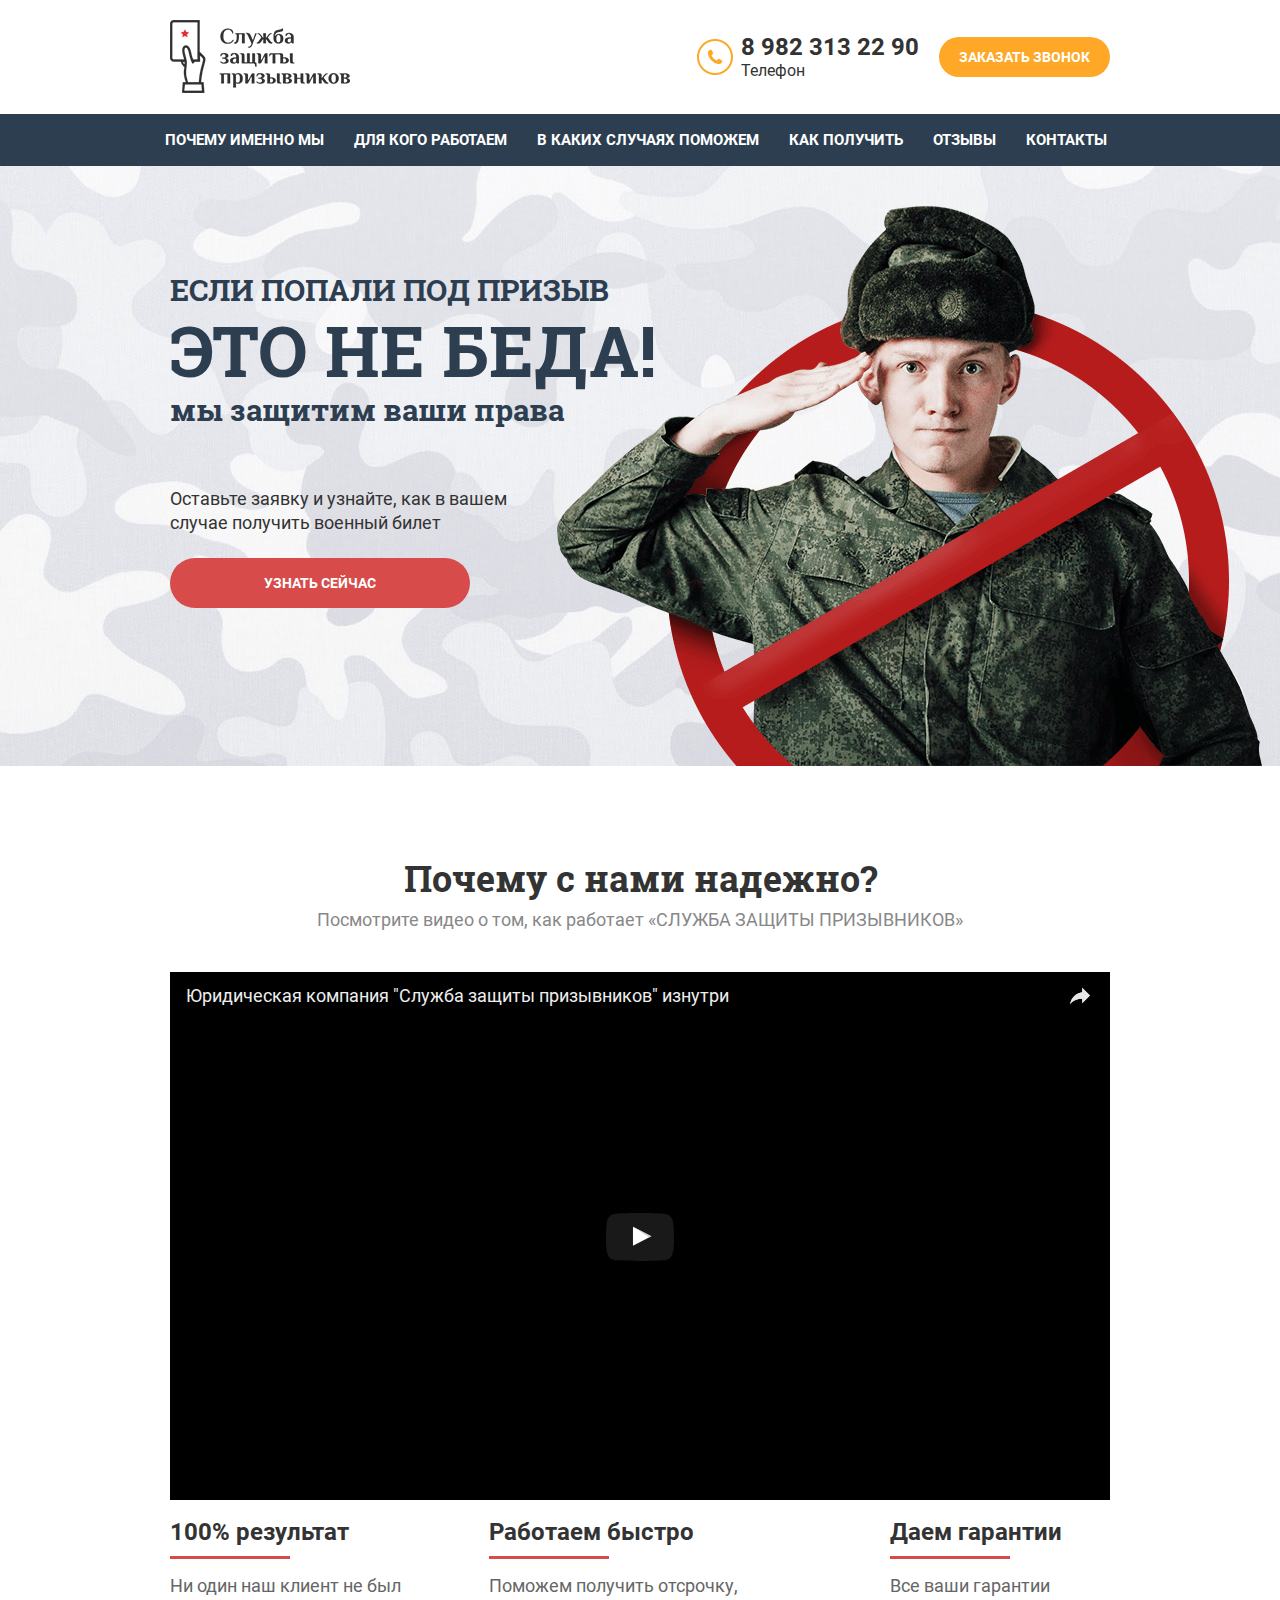
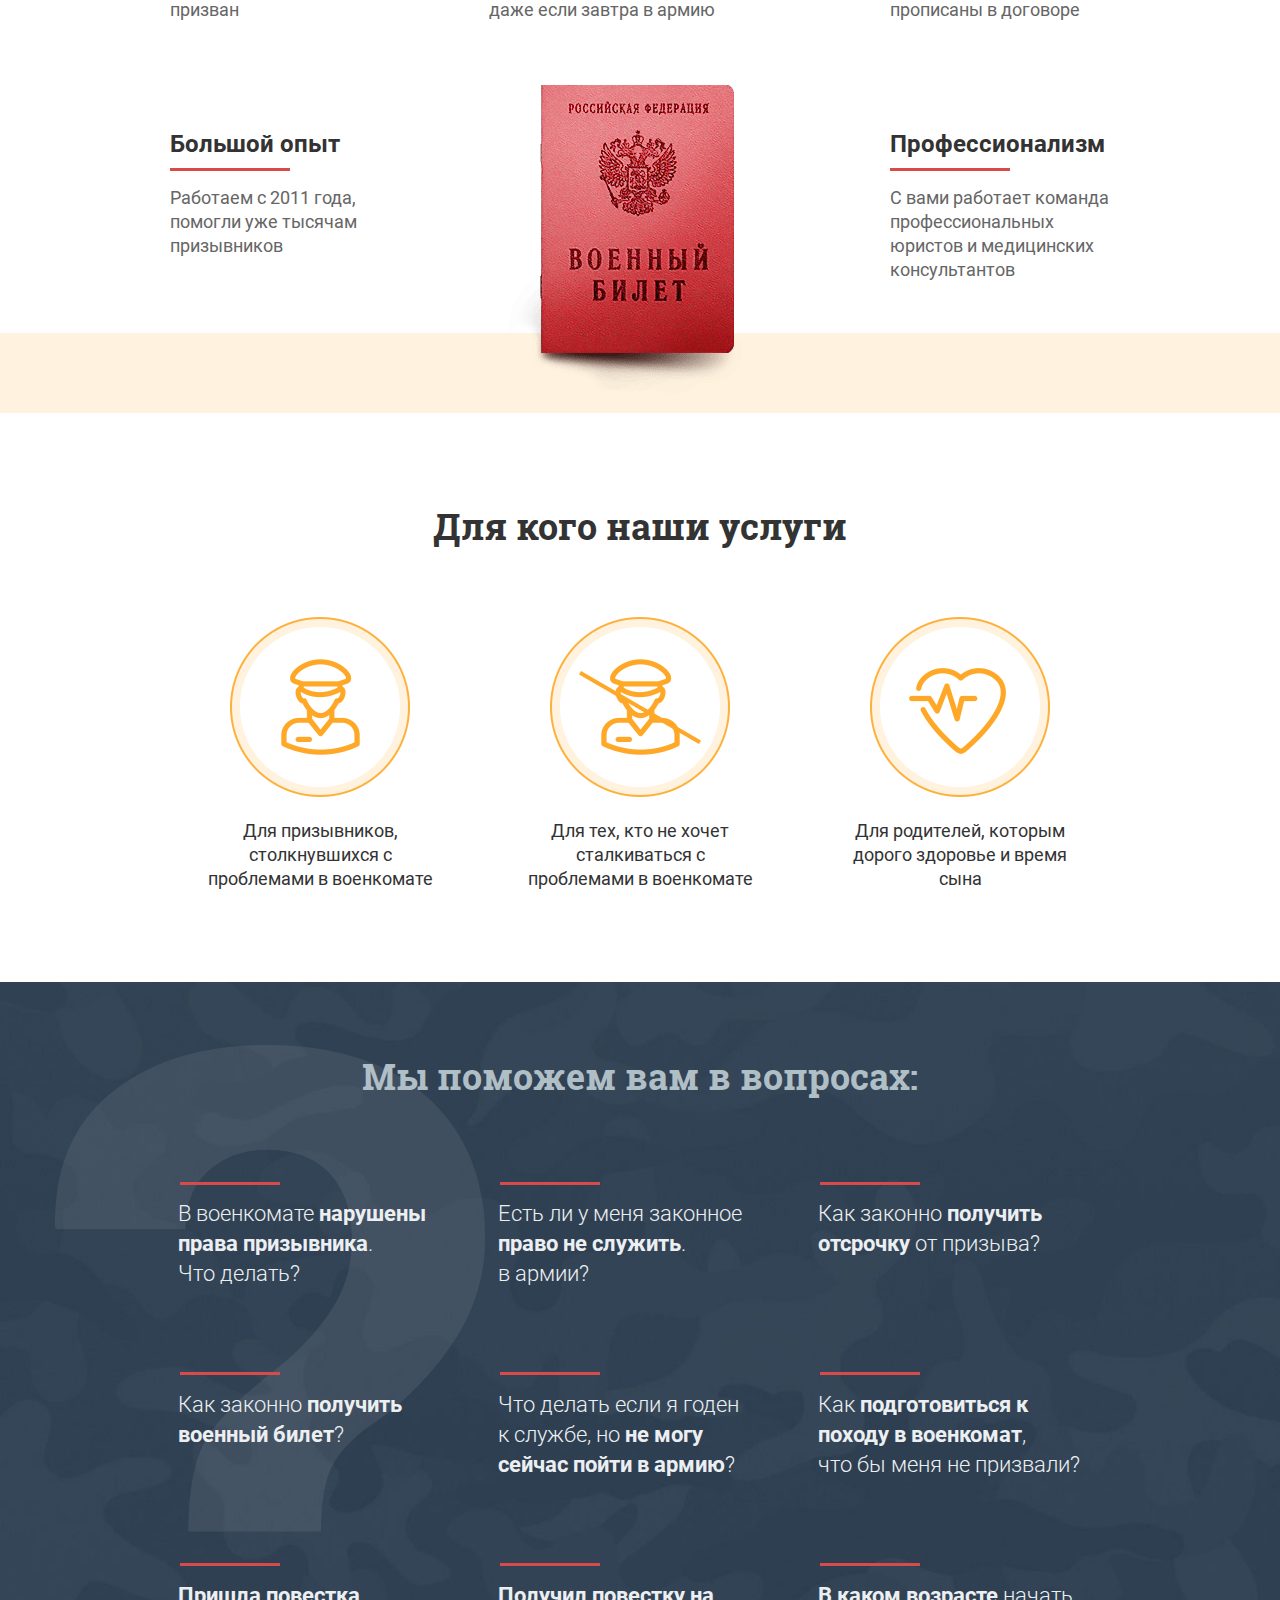
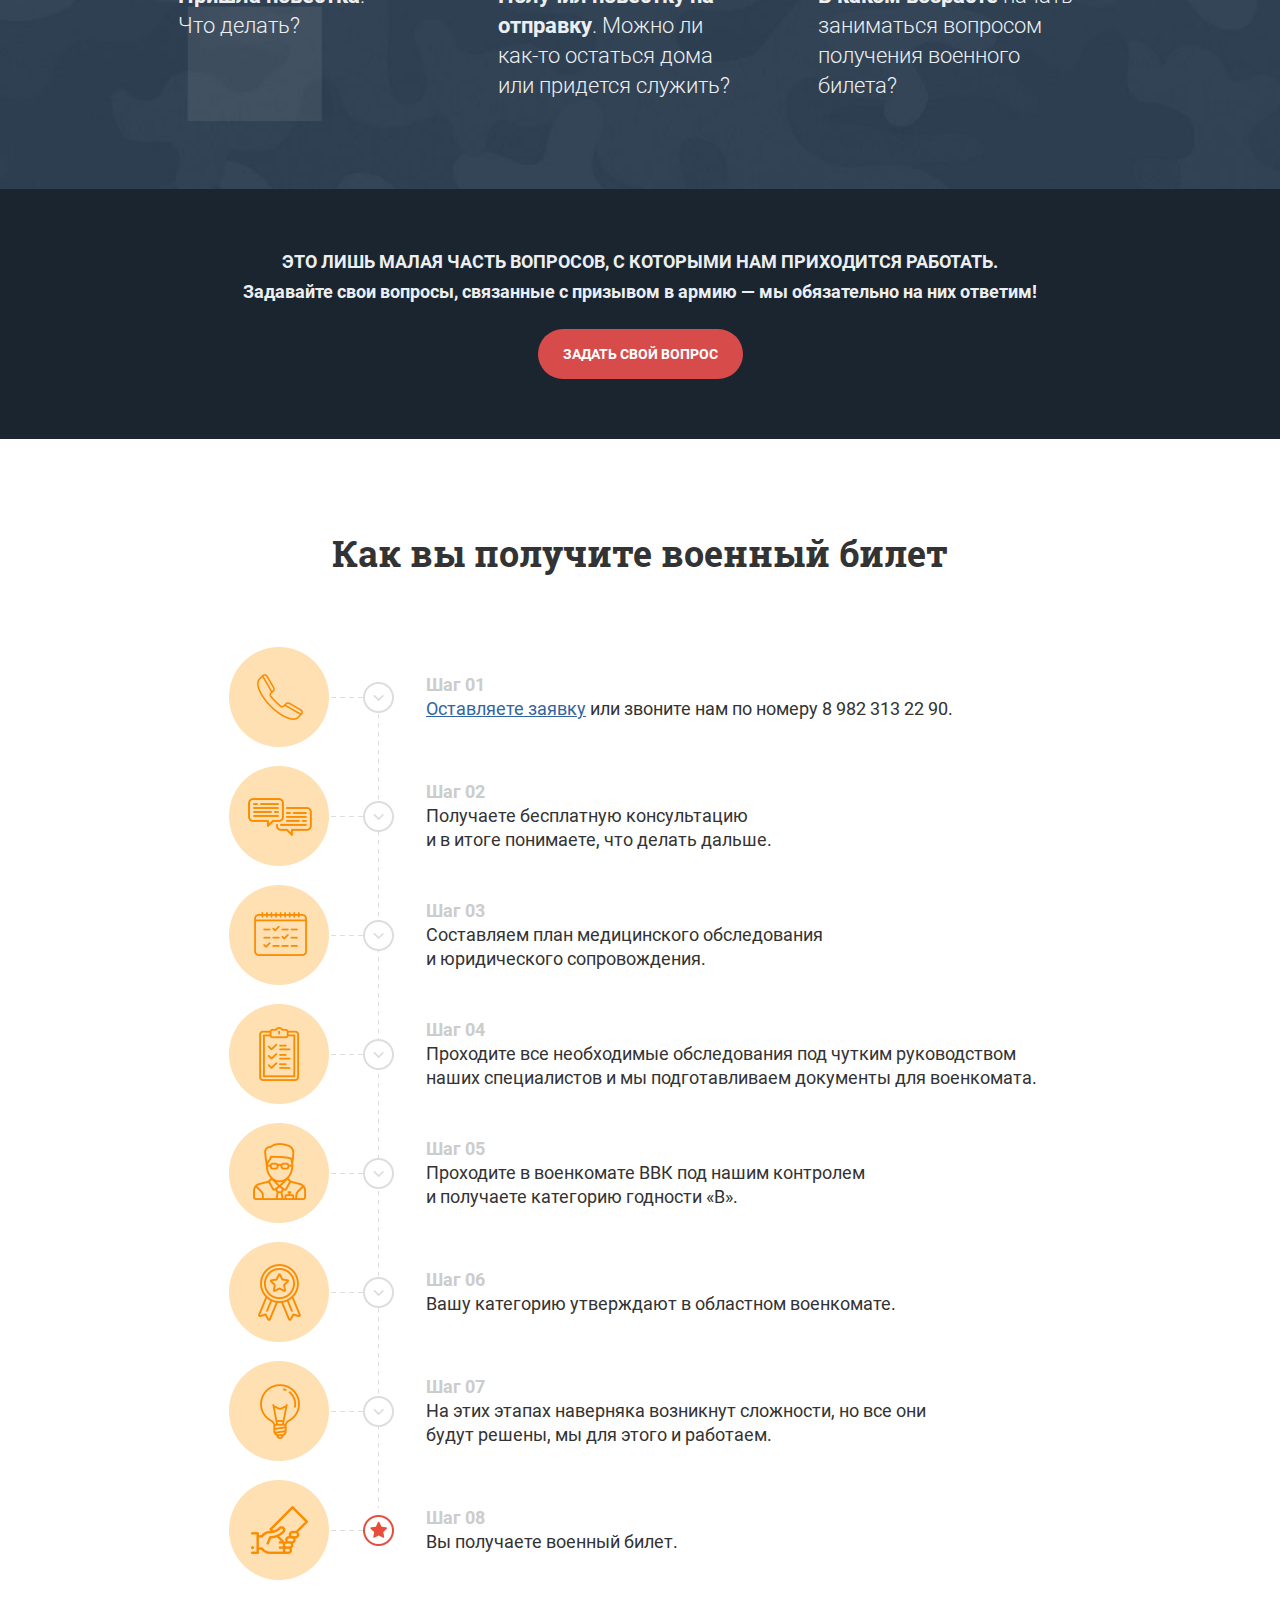
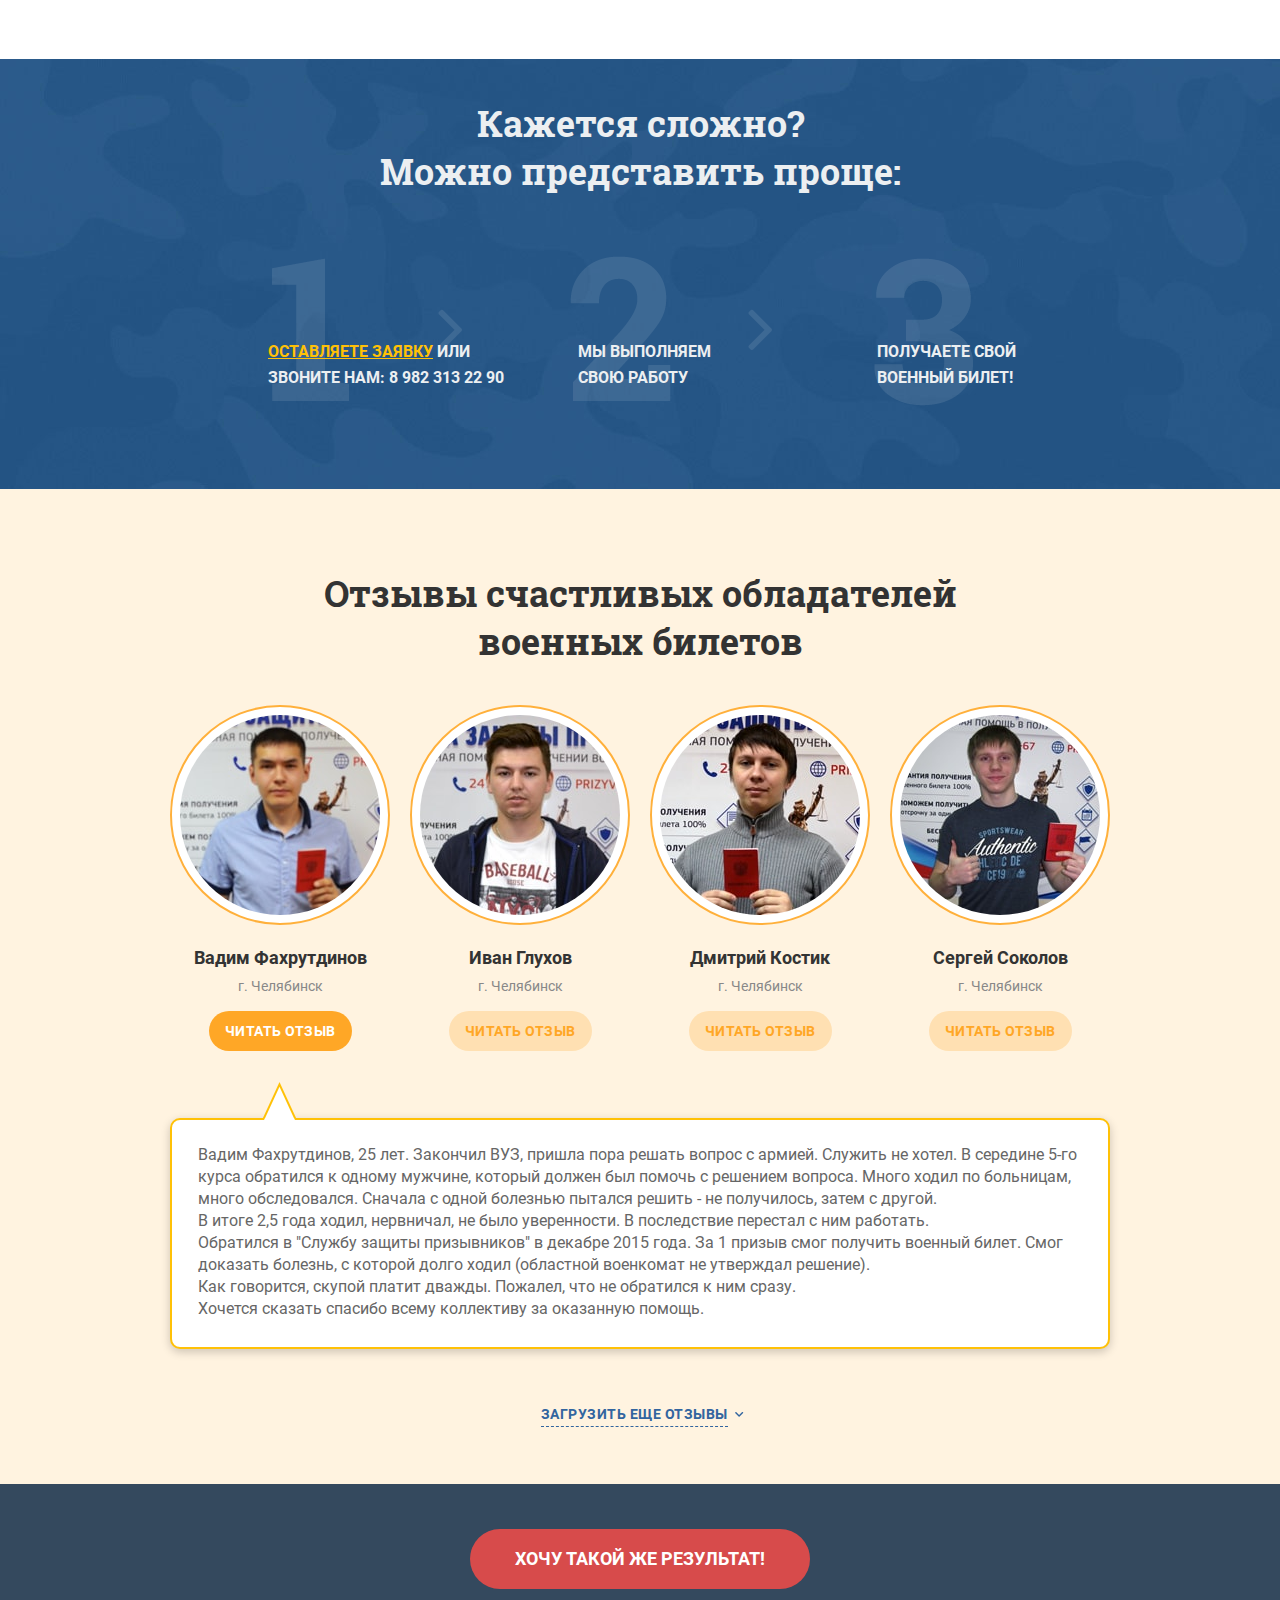
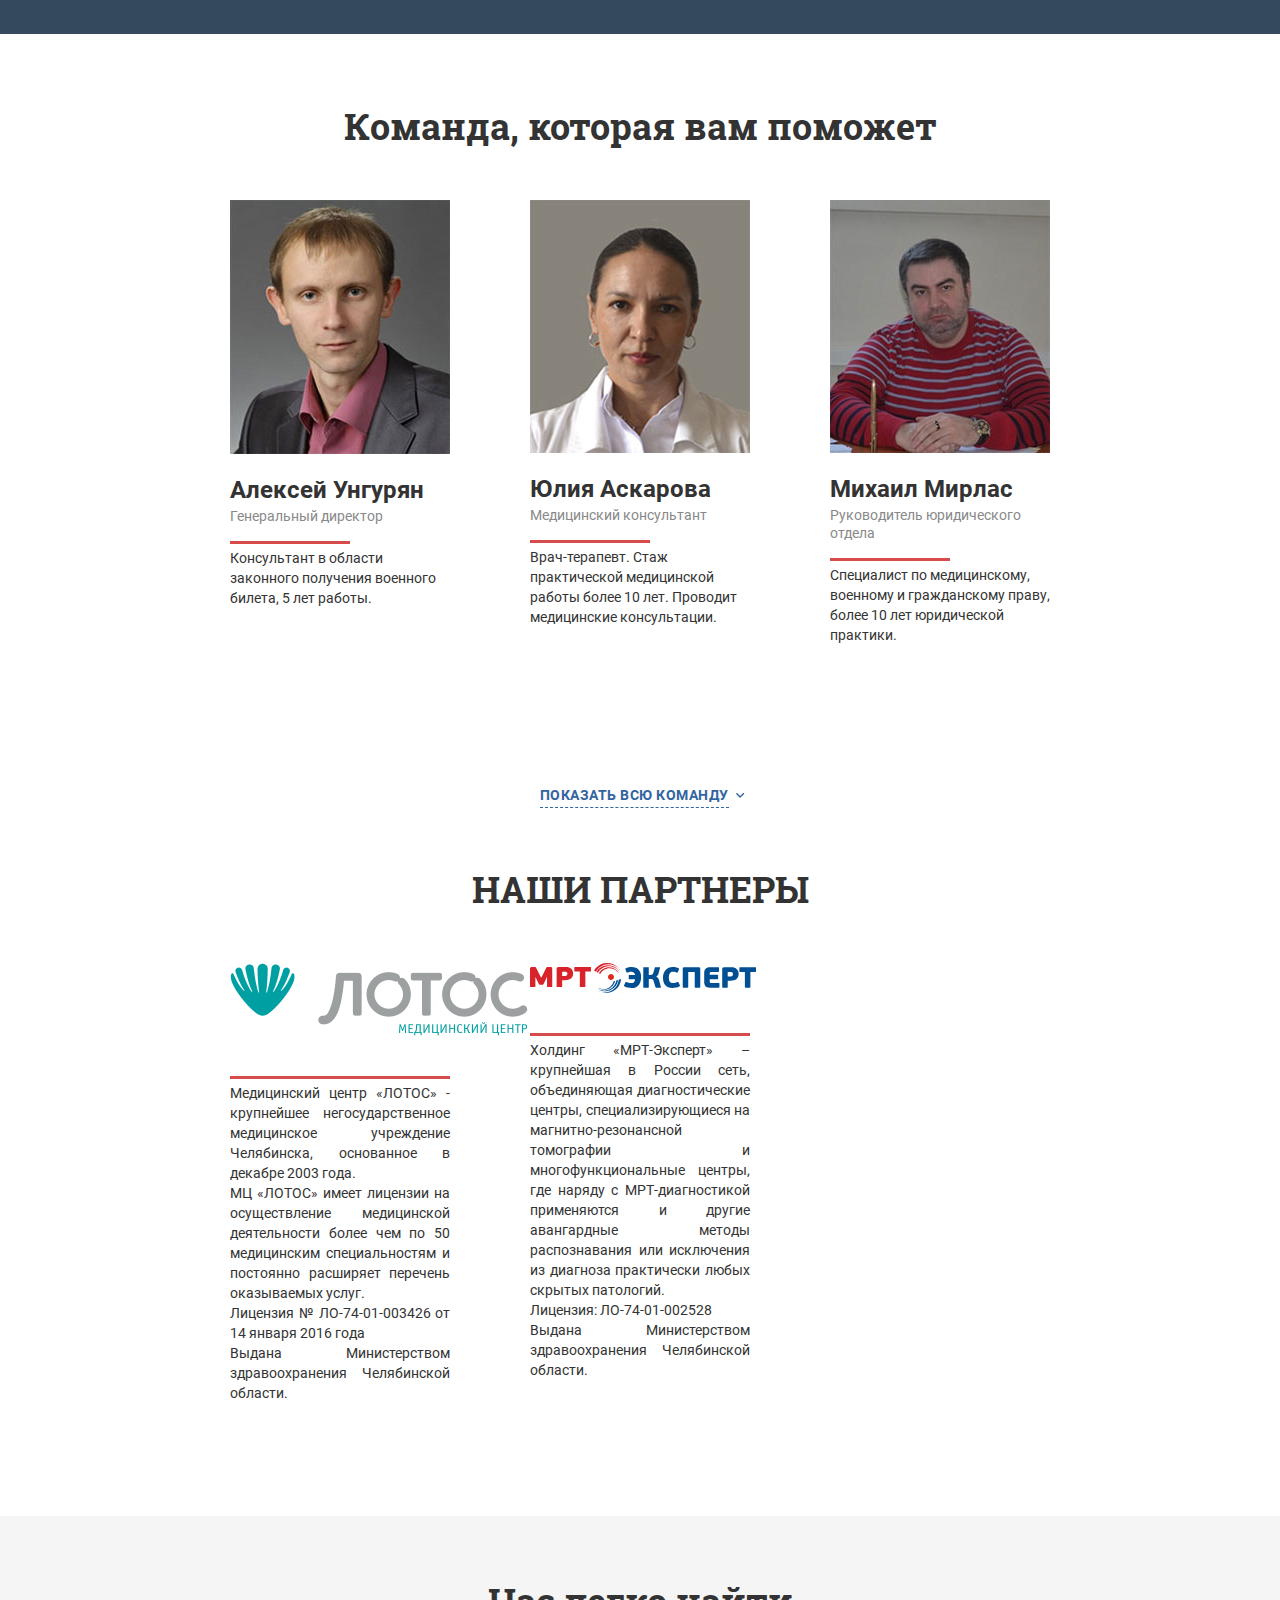
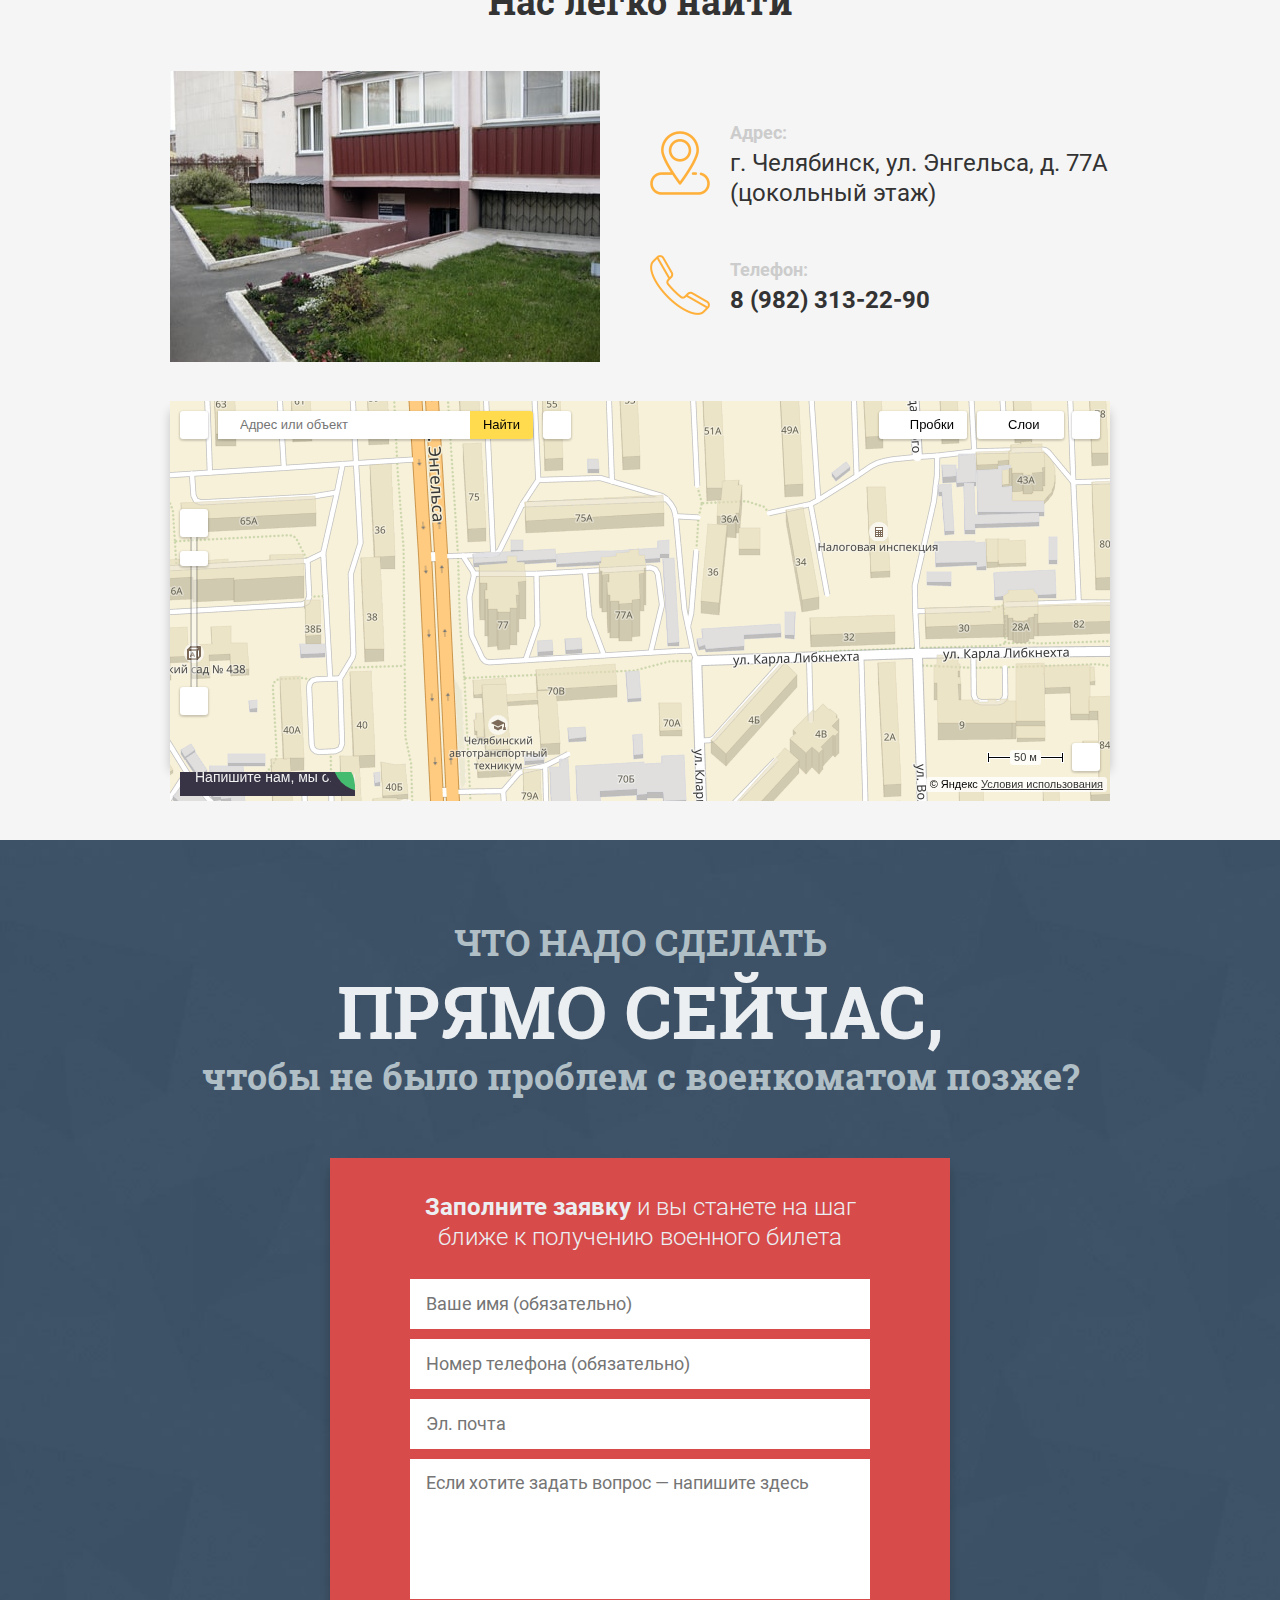
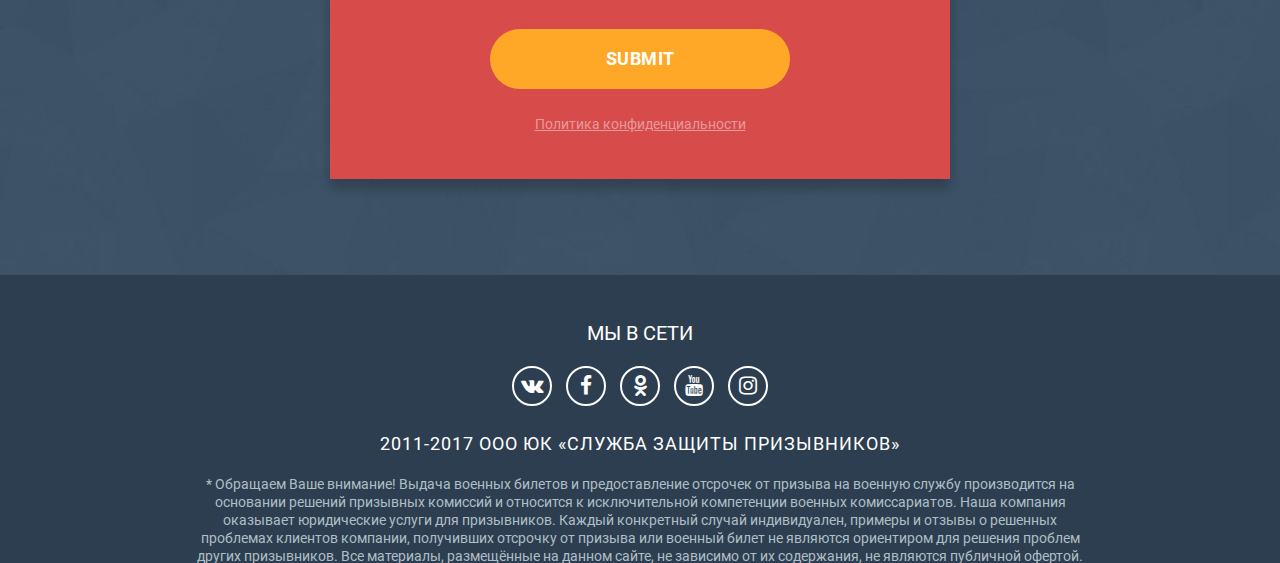
==== index.html @ 9dba5b4f "armyconsult link" ====
<html class="" lang="ru">
<head>
<meta content="text/html; charset=UTF-8" http-equiv="Content-Type">
		<meta charset="utf-8">
		<meta name="viewport" content="width=device-width, initial-scale=1, maximum-scale=1, minimal-ui">
		<meta http-equiv="X-UA-Compatible" content="IE=edge">
		<meta name="imagetoolbar" content="no">
		<meta name="msthemecompatible" content="no">
		<meta name="cleartype" content="on">
		<meta name="HandheldFriendly" content="True">
		<meta name="format-detection" content="telephone=no">
		<meta name="format-detection" content="address=no">
		<meta name="google" value="notranslate">
		<meta name="theme-color" content="#ffffff">
		<title>Служба защиты призывников</title>
		<meta name="description" content="">
		<meta name="keywords" content="">
		<link rel="shortcut icon" href="favicon.ico" type="image/x-icon">
	    <script async="" src="init"></script><script type="text/javascript" async="" src="watch.js"></script>
		<script src="jquery-1.12.4.min.js"></script>
        <script src="jquery.bxslider.min.js"></script>
        <script async="" src="jquery.fancybox.pack.js"></script>
    	<!-- <script async src="./assets/scripts/jquery.mask.min.js"></script> -->
		<script defer src="mandrill.min.js"></script>
    	<script defer src="common.js"></script>
    	
    	
    	          <script src="flipclock.js"></script>

    	</script>
    	<script type="text/javascript">(window.Image ? (new Image()) : document.createElement('img')).src = '//vk.com/rtrg?p=VK-RTRG-139612-c52WP';</script>
		<script src="https://vk.com/js/api/openapi.js?144"></script>
		<script>
        VK.Retargeting.Init('VK-RTRG-139612-c52WP');  
        </script>
	<link media="all" href="index.css" type="text/css" rel="stylesheet">
</head>
<link media="all" href="index.css" type="text/css" rel="stylesheet">

</head>
<body>
<!-- Yandex.Metrika counter -->
<script type="text/javascript" >
    (function (d, w, c) {
        (w[c] = w[c] || []).push(function() {
            try {
                w.yaCounter45295617 = new Ya.Metrika({
                    id:45295617,
                    clickmap:true,
                    trackLinks:true,
                    accurateTrackBounce:true,
                    webvisor:true
                });
            } catch(e) { }
        });
        var n = d.getElementsByTagName("script")[0],
            s = d.createElement("script"),
            f = function () { n.parentNode.insertBefore(s, n); };
        s.type = "text/javascript";
        s.async = true;
        s.src = "https://mc.yandex.ru/metrika/watch.js";
        if (w.opera == "[object Opera]") {
            d.addEventListener("DOMContentLoaded", f, false);
        } else { f(); }
    })(document, window, "yandex_metrika_callbacks");
</script>
<noscript><div><img src="https://mc.yandex.ru/watch/45295617" style="position:absolute; left:-9999px;" alt="" /></div></noscript>
<!-- /Yandex.Metrika counter -->
	    
		<div class="layout">
			<div id="scroll-top" class="header clearfix">
				<a href="http://armyconsult.ru" class="h__logo"></a>
				<div class="h__phone">
					<a href="tel:89823132290" class="h__phone__number roistat-phone" >8 982 313 22 90</a>
					<span class="free_call">Телефон</span>
					<a href="#feedback-form"  onclick="formClick(); VK.Retargeting.Event('click-reg-button'); yaCounter45295617.reachGoal('formClick')" class="button h__phone__callback js-lb-form-button" onclick="yaCounter45295617.reachGoal('formclick'); return true;">Заказать звонок</a>
				</div>
			</div>
			<div class="prim-nav-wrap">
				<a href="#" class="prim-nav-mobile-button js-mobile-menu">
					<span>Меню</span>
				</a>
				<div class="prim-nav js-prim-nav">
					<ul>
						<li class="">
							<a href="#why">Почему именно мы</a>
						</li>
						<li>
							<a href="#for-whom">Для кого работаем</a>
						</li>
						<li>
							<a href="#questions">В каких случаях поможем</a>
						</li>
						<li>
							<a href="#scheme-work">Как получить</a>
						</li>
						<li>
							<a href="#reviews">Отзывы</a>
						</li>
						<li>
							<a href="#contacts">Контакты</a>
						</li>
					</ul>
				</div>
			</div>
			<div class="soldier__block">
				<div class="soldier">
					<h2 class="soldier__title">
						<div class="soldier__title_top">ЕСЛИ ПОПАЛИ ПОД ПРИЗЫВ</div>
						<div class="soldier__title_big">ЭТО НЕ БЕДА!</div>мы защитим ваши права</h2>
					<span class="soldier__text text">Оставьте заявку и узнайте, как в вашем случае получить военный билет</span>
					<div class="soldier__form">
						<a href="#feedback-form" onclick="formClick(); VK.Retargeting.Event('click-reg-button'); yaCounter45295617.reachGoal('formClick')" class="button button_red button_mid js-lb-form-button">Узнать сейчас</a>
					</div>
									</div>
			</div>
			<div class="why-block">
				<div id="why" class="why">
					<div class="why__title title">Почему с нами надежно?</div>
					<div class="why__subtitle">Посмотрите видео о том, как работает «СЛУЖБА ЗАЩИТЫ ПРИЗЫВНИКОВ»</div>
					<div class="why__slider-block">
						<div class="bx-wrapper" style="max-width: 100%;"><div class="bx-viewport" style="width: 100%; overflow: hidden; position: relative; height: 529px;"><ul class="why__slider" style="width: 315%; position: relative; transition-duration: 0s; transform: translate3d(-940px, 0px, 0px);"><li style="float: left; list-style: outside none none; position: relative; width: 940px;" class="bx-clone">
								<div class="video">
									<iframe src="index_1.html" allowfullscreen="allowfullscreen" frameborder="0"></iframe>
								</div>
							</li>
							<li style="float: left; list-style: outside none none; position: relative; width: 940px;">
								<div class="video">
									<iframe src="index_2.html" allowfullscreen="allowfullscreen" frameborder="0"></iframe>
								</div>
							</li>
							<!--<li>
								<div class="video">
									<iframe src="https://www.youtube.com/embed/8bN3MdJTOkw" frameborder="0" allowfullscreen="allowfullscreen"></iframe>
								</div>
							</li>
							<li>
								<div class="video">
									<iframe src="https://www.youtube.com/embed/tN0qviGN26M" frameborder="0" allowfullscreen="allowfullscreen"></iframe>
								</div>
							</li>
							<li>
								<div class="video">
									<iframe src="https://www.youtube.com/embed/mo0oEYxruXA" frameborder="0" allowfullscreen="allowfullscreen"></iframe>
								</div>
							</li>
							<li>
								<div class="video">
									<iframe src="https://www.youtube.com/embed/dZdot8r0t8s" frameborder="0" allowfullscreen="allowfullscreen"></iframe>
								</div>
							</li>
							<li>
								<div class="video">
									<iframe src="https://www.youtube.com/embed/52mfzfNU2ig" frameborder="0" allowfullscreen="allowfullscreen"></iframe>
								</div>
							</li>
							<li>
								<div class="video">
									<iframe src="https://www.youtube.com/embed/5w6Q0J6zWd4" frameborder="0" allowfullscreen="allowfullscreen"></iframe>
								</div>
							</li>
							<li>
								<div class="video">
									<iframe src="https://www.youtube.com/embed/02eIqjVrWZo" frameborder="0" allowfullscreen="allowfullscreen"></iframe>
								</div>
							</li>-->
						<li style="float: left; list-style: outside none none; position: relative; width: 940px;" class="bx-clone">
								<div class="video">
									<iframe src="index_3.html" allowfullscreen="allowfullscreen" frameborder="0"></iframe>
								</div>
							</li></ul></div><div class="bx-controls"></div></div>
					</div>
					<div class="why__slider-preview">
						<!--<a data-slide-index="0" href="">
							<img title="Юридическая компания Служба защиты призывников изнутри" src="./uploads/prev_1.jpg" />
						</a>
						<a data-slide-index="1" href="">
							<img title="Какие бывают отсрочки по учебе" src="./uploads/prev_2.jpg" />
						</a>
						<a data-slide-index="2" href="">
							<img title="Отсрочка от армии, если вы здоровы" src="./uploads/prev_3.jpg" />
						</a>
						<a data-slide-index="3" href="">
							<img title="Что будет, если скрываться от военкомата" src="./uploads/prev_4.jpg" />
						</a>
						<a data-slide-index="4" href="">
							<img title="Частые ошибки в военкомате" src="./uploads/prev_5.jpg" />
						</a>
						<a data-slide-index="5" href="">
							<img title="Почему родителям стоит думать о решении проблем с военкоматом" src="./uploads/prev_6.jpg" />
						</a>
						<a data-slide-index="6" href="">
							<img title="Военный билет в 27 лет" src="./uploads/prev_7.jpg" />
						</a>
						<a data-slide-index="7" href="">
							<img title="Что делать, если пришла повестка" src="./uploads/prev_8.jpg" />
						</a>-->
					</div>					<div class="why__items">
						<div class="why__item">
							<div class="why__item-head">100% результат</div>
							<div class="why__item-text">Ни один наш клиент не был призван</div>
						</div>
						<div class="why__item">
							<div class="why__item-head">Работаем быстро</div>
							<div class="why__item-text">Поможем получить отсрочку, даже если завтра в армию</div>
						</div>
						<div class="why__item">
							<div class="why__item-head">Даем гарантии</div>
							<div class="why__item-text">Все ваши гарантии прописаны в договоре</div>
						</div>
						<div class="why__item">
							<div class="why__item-head">Большой опыт</div>
							<div class="why__item-text">Работаем с 2011 года, помогли уже тысячам призывников</div>
						</div>
						<div class="why__item">
							<div class="why__item-head">Профессионализм</div>
							<div class="why__item-text">С вами работает команда профессиональных юристов и медицинских консультантов</div>
						</div>
						<a href="#feedback-form" onclick="formClick(); VK.Retargeting.Event('click-reg-button'); yaCounter45295617.reachGoal('formClick')" class="why__link js-lb-form-button">Хочу военный билет!</a>
					</div>
				</div>
			</div>
			<div id="for-whom" class="for-whom">
				<h2 class="title">Для кого наши услуги</h2>
				<ul>
					<li class="for-whom__item">
						<div class="for-whom__item-photo-wrap">
							<img src="for-whom-1.png" alt="" class="for-whom__item-photo">
							<img src="for-whom-1_hover.png" alt="" class="for-whom__item-photo for-whom__item-photo_hide">
						</div>
						<div class="for-whom__item-text text">Для призывников, столкнувшихся с проблемами в военкомате</div>
						<a href="#feedback-form" onclick="formClick(); VK.Retargeting.Event('click-reg-button'); yaCounter45295617.reachGoal('formClick')" class="button button_fs12 for-whom__item-link js-lb-form-button">Решите мою проблему!</a>
					</li>
					<li class="for-whom__item">
						<div class="for-whom__item-photo-wrap">
							<img src="for-whom-2.png" alt="" class="for-whom__item-photo">
							<img src="for-whom-2_hover.png" alt="" class="for-whom__item-photo for-whom__item-photo_hide">
						</div>
						<div class="for-whom__item-text text">Для тех, кто не хочет сталкиваться с
							<br>проблемами в военкомате</div>
						<a href="#feedback-form" onclick="formClick(); VK.Retargeting.Event('click-reg-button'); yaCounter45295617.reachGoal('formClick')" class="button button_fs12 for-whom__item-link js-lb-form-button">Не хочу проблем в военкомате</a>
					</li>
					<li class="for-whom__item">
						<div class="for-whom__item-photo-wrap">
							<img src="for-whom-3.png" alt="" class="for-whom__item-photo">
							<img src="for-whom-3_hover.png" alt="" class="for-whom__item-photo for-whom__item-photo_hide">
						</div>
						<div class="for-whom__item-text text">Для родителей, которым дорого здоровье и время сына</div>
						<a href="#feedback-form" onclick="formClick(); VK.Retargeting.Event('click-reg-button'); yaCounter45295617.reachGoal('formClick')" class="button button_fs12 for-whom__item-link js-lb-form-button">Не хочу проблем в военкомате</a>
					</li>
				</ul>
			</div>
			<div id="questions" class="questions">
				<div class="questions__content">
					<h2 class="title questions__title">Мы поможем вам в вопросах:</h2>
					<ul>
						<li class="questions__item">
							<div class="questions__item-text">В военкомате
								<span class="bold">нарушены права призывника</span>.
								<br>Что делать?</div>
							<a href="#question-modal-1" class="questions__item-link button js-lb-questions-button">Посмотреть ответ</a>
							<div class="hide">
								<div id="question-modal-1" class="question-modal">
									<div class="modal">
										<div class="modal__title">В военкомате нарушены права призывника.
											<br>Что делать?</div>
										<div class="modal__text">Если ваши права (вашего сына) нарушены в военкомате, например, его вас призывают, а вы страдаете серьезным заболеванием, то вам необходимо незамедлительно обжаловать решение районной призывной комиссии (ПК) в областной ПК или в суде. Помните, что у любого призывника есть право обжаловать решение ПК.
										</div>	
										<div class="text-center">
											<a href="#feedback-form" onclick="formClick(); VK.Retargeting.Event('click-reg-button'); yaCounter45295617.reachGoal('formClick')" class="button button_mid button_red js-lb-form-button">Я хочу решить этот вопрос!</a>
										</div>
									</div>
								</div>
							</div>
						</li>
						<li class="questions__item">
							<div class="questions__item-text">Есть ли у меня законное
								<span class="bold">право не служить</span>.
								<br>в армии?</div>
							<a href="#question-modal-2" class="questions__item-link button js-lb-questions-button">Посмотреть ответ</a>
							<div class="hide">
								<div id="question-modal-2" class="question-modal">
									<div class="modal">
										<div class="modal__title">Есть ли у меня законное
											<br>право не служить в армии?</div>
										<div class="modal__text">В большинстве случаев таким основанием может быть только состояние здоровья. Длительные отсрочки можно при определенных условиях получить по учебе или по уходу за близкими родственниками. Все законные основания, по которым можно не служить в армии, изложены в Федеральном Законе “О воинской обязанности и военной службе” N 53-ФЗ.
										</div>
										<div class="text-center">
											<a href="#feedback-form" onclick="formClick(); VK.Retargeting.Event('click-reg-button'); yaCounter45295617.reachGoal('formClick')" class="button button_mid button_red js-lb-form-button">Я хочу решить этот вопрос!</a>
										</div>
									</div>
								</div>
							</div>
						</li>
						<li class="questions__item">
							<div class="questions__item-text">Как законно
								<span class="bold">получить отсрочку</span> от призыва?</div>
							<a href="#question-modal-3" class="questions__item-link button js-lb-questions-button">Посмотреть ответ</a>
							<div class="hide">
								<div id="question-modal-3" class="question-modal">
									<div class="modal">
										<div class="modal__title">Как законно
											<br>получить отсрочку от призыва?</div>
										<div class="modal__text">Есть несколько критериев, по которым можно получить отсрочку: обучение в высшем или среднеспециальном учебном заведении, состояние здоровья, уход за близкими родственниками, непогашенная судимость, наличие двоих и более детей и некоторые другие основания. Если вы подходите под одну из этих категорий, то вам должны предоставить отсрочку.
										</div>
										<div class="text-center">
											<a href="#feedback-form" onclick="formClick(); VK.Retargeting.Event('click-reg-button'); yaCounter45295617.reachGoal('formClick')" class="button button_mid button_red js-lb-form-button">Я хочу решить этот вопрос!</a>
										</div>
									</div>
								</div>
							</div>
						</li>
						<li class="questions__item">
							<div class="questions__item-text">Как законно
								<span class="bold">получить военный билет</span>?</div>
							<a href="#question-modal-4" class="questions__item-link button js-lb-questions-button">Посмотреть ответ</a>
							<div class="hide">
								<div id="question-modal-4" class="question-modal">
									<div class="modal">
										<div class="modal__title">Как законно
											<br>получить военный билет</div>
										<div class="modal__text">Военный билет можно получить всего тремя способами: отслужить в армии, иметь законную отсрочку от призыва в армию до 27 лет, доказать свою негодность к службе по состоянию здоровья. Помните, что ни в коем случае нельзя просто не ходить в военкомат, т.к. военный билет вы в таком случае не получите.
										</div>
										<div class="text-center">
											<a href="#feedback-form" onclick="formClick(); VK.Retargeting.Event('click-reg-button'); yaCounter45295617.reachGoal('formClick')" class="button button_mid button_red js-lb-form-button">Я хочу решить этот вопрос!</a>
										</div>
									</div>
								</div>
							</div>
						</li>
						<li class="questions__item">
							<div class="questions__item-text">Что делать если я годен
								<br>к службе, но
								<span class="bold">не могу
									<br>сейчас пойти в армию</span>?</div>
							<a href="#question-modal-5" class="questions__item-link button js-lb-questions-button">Посмотреть ответ</a>
							<div class="hide">
								<div id="question-modal-5" class="question-modal">
									<div class="modal">
										<div class="modal__title">Что делать если я годен
											<br>к службе, но не могу сейчас пойти в армию</div>
										<div class="modal__text">Если у вас нет никакой законной отсрочки, то вы должны пойти служить. Запишитесь к нашему специалисту на бесплатную консультацию, вероятно, получится найти у вас основание для отсрочки.
										</div>
										<div class="text-center">
											<a href="#feedback-form" onclick="formClick(); VK.Retargeting.Event('click-reg-button'); yaCounter45295617.reachGoal('formClick')" class="button button_mid button_red js-lb-form-button">Я хочу решить этот вопрос!</a>
										</div>
									</div>
								</div>
							</div>
						</li>
						<li class="questions__item">
							<div class="questions__item-text">Как
								<span class="bold">подготовиться к походу в военкомат</span>,
								<br>что бы меня не призвали?</div>
							<a href="#question-modal-6" class="questions__item-link button js-lb-questions-button">Посмотреть ответ</a>
							<div class="hide">
								<div id="question-modal-6" class="question-modal">
									<div class="modal">
										<div class="modal__title">Как подготовиться к походу в военкомат
											<br>что бы меня не призвали?</div>
										<div class="modal__text">Во-первых, вам надо заранее узнать ваши права и обязанности при призыве на военную службу.<br>Во-вторых, если вы считаете, что не должны служить по состоянию здоровья, то у вас заранее должны быть пройдены и правильно оформлены необходимые медицинские обследования.<br>В-третьих, в военкомате настаивайте на своем, даже если сразу вас не захотят слушать.<br>Не выполнив этих правил, вы наверняка уйдете служить, даже если у вас есть основания для отсрочки.
									    </div>
										<div class="text-center">
											<a href="#feedback-form" onclick="formClick(); VK.Retargeting.Event('click-reg-button'); yaCounter45295617.reachGoal('formClick')" class="button button_mid button_red js-lb-form-button">Я хочу решить этот вопрос!</a>
										</div>
									</div>
								</div>
							</div>
						</li>
						<li class="questions__item">
							<div class="questions__item-text">
								<span class="bold">Пришла повестка</span>.
								<br>Что делать?</div>
							<a href="#question-modal-7" class="questions__item-link button js-lb-questions-button">Посмотреть ответ</a>
							<div class="hide">
								<div id="question-modal-7" class="question-modal">
									<div class="modal">
										<div class="modal__title">Пришла повестка
											<br>Что делать?</div>
										<div class="modal__text">Не паниковать!
                                        <br>Если вы подписали повестку или вам её вручили на работе, или в учебном заведении, то вам необходимо явиться в военкомат в дату, указанную на повестке, только обязательно посмотрите пункт “Как подготовиться к походу в военкомат, что бы не призвали” и по максимуму выполните рекомендации из него. Если не явитесь, то вас ждет административная ответственность.
                                        <br>Если же вы повестку обнаружили в почтовом ящике или в двери, то по ней тоже желательно пойти в военкомат в указанную дату, но если вы ещё не готовы, то для начала подготовьтесь, даже если придется пропустить дату в повестке.
                                        <br>По закону повестка должна вручаться лично в руки призывнику.
                                        <br>Перед походом в военкомат мы настоятельно рекомендуем проконсультироваться со специалистами - оставляйте заявку ниже.
										</div>
										<div class="text-center">
											<a href="#feedback-form" onclick="formClick(); VK.Retargeting.Event('click-reg-button'); yaCounter45295617.reachGoal('formClick')" class="button button_mid button_red js-lb-form-button">Я хочу решить этот вопрос!</a>
										</div>
									</div>
								</div>
							</div>
						</li>
						<li class="questions__item">
							<div class="questions__item-text">
								<span class="bold">Получил повестку на отправку</span>. Можно ли
								<br>как-то остаться дома
								<br>или придется служить?</div>
							<a href="#question-modal-8" class="questions__item-link button js-lb-questions-button">Посмотреть ответ</a>
							<div class="hide">
								<div id="question-modal-8" class="question-modal">
									<div class="modal">
										<div class="modal__title">Получил повестку на отправку
											<br>Можно ли как-то остаться дома или придется служить?</div>
										<div class="modal__text">В таком случае необходимо обжаловать решение призывной комиссии в вышестоящей призывной комиссии или суде. При правильном подходе в большинстве случаев при этом возможно получить отсрочку и остаться дома.
										</div>
										<div class="text-center">
											<a href="#feedback-form" onclick="formClick(); VK.Retargeting.Event('click-reg-button'); yaCounter45295617.reachGoal('formClick')" class="button button_mid button_red js-lb-form-button">Я хочу решить этот вопрос!</a>
										</div>
									</div>
								</div>
							</div>
						</li>
						<li class="questions__item">
							<div class="questions__item-text">
								<span class="bold">В каком возрасте</span> начать заниматься вопросом получения военного билета?</div>
							<a href="#question-modal-9" class="questions__item-link button js-lb-questions-button">Посмотреть ответ</a>
							<div class="hide">
								<div id="question-modal-9" class="question-modal">
									<div class="modal">
										<div class="modal__title">В каком возрасте
											<br>начать заниматься вопросом получения военного билета?</div>
										<div class="modal__text">Можно смело сказать, что никогда не рано, но может быть поздно, хорошо, если вы займетесь этим вопросов лет в 14. Очень желательно, что бы вы начали заниматься подготовкой к походу в военкомат минимум за год-полтора до призыва.
										</div>
										<div class="text-center">
											<a href="#feedback-form" onclick="formClick(); VK.Retargeting.Event('click-reg-button'); yaCounter45295617.reachGoal('formClick')" class="button button_mid button_red js-lb-form-button">Я хочу решить этот вопрос!</a>
										</div>
									</div>
								</div>
							</div>
						</li>
					</ul>
				</div>
			</div>
			<div class="ask-question">
				<div class="container">
					<div class="ask-question__title">
						<span class="ask-question__title_top">Это лишь малая часть вопросов, с которыми нам приходится работать.</span>Задавайте свои вопросы, связанные с призывом
						в армию — мы обязательно на них ответим!</div>
					<div class="text-center">
						<a href="#feedback-form" onclick="formClick(); VK.Retargeting.Event('click-reg-button'); yaCounter45295617.reachGoal('formClick')" class="button button_mid button_red js-lb-form-button">Задать свой вопрос</a>
					</div>
				</div>
			</div>
			<div id="scheme-work" class="scheme-work">
				<h2 class="title scheme-work__title">Как вы получите военный билет</h2>
				<div class="scheme-work__items">
					<div class="scheme-work__item">
						<div class="scheme-work__item-image">
							<img src="scheme-phone.png" alt="">
						</div>
						<div class="scheme-work__item-right">
							<div class="scheme-work__item-step">Шаг 01</div>
							<div class="scheme-work__item-text">
								<a href="#feedback-form" onclick="formClick(); VK.Retargeting.Event('click-reg-button'); yaCounter45295617.reachGoal('formClick')" class="scheme-work__item-text_link js-lb-form-button">Оставляете заявку</a> или звоните нам по номеру <span class="roistat-phone">8 982 313 22 90</span>.</div>
						</div>
					</div>
					<div class="scheme-work__item">
						<div class="scheme-work__item-image">
							<img src="scheme-dialog.png" alt="">
						</div>
						<div class="scheme-work__item-right">
							<div class="scheme-work__item-step">Шаг 02</div>
							<div class="scheme-work__item-text">Получаете бесплатную консультацию
								<br>и в итоге понимаете, что делать дальше.</div>
						</div>
					</div>
					<div class="scheme-work__item">
						<div class="scheme-work__item-image">
							<img src="scheme-calendar.png" alt="">
						</div>
						<div class="scheme-work__item-right">
							<div class="scheme-work__item-step">Шаг 03</div>
							<div class="scheme-work__item-text">Составляем план медицинского обследования
								<br>и юридического сопровождения.</div>
						</div>
					</div>
					<div class="scheme-work__item">
						<div class="scheme-work__item-image">
							<img src="scheme-list.png" alt="">
						</div>
						<div class="scheme-work__item-right">
							<div class="scheme-work__item-step">Шаг 04</div>
							<div class="scheme-work__item-text">Проходите все необходимые обследования под чутким руководством
								<br>наших специалистов и мы подготавливаем документы для военкомата.</div>
						</div>
					</div>
					<div class="scheme-work__item">
						<div class="scheme-work__item-image">
							<img src="scheme-manager.png" alt="">
						</div>
						<div class="scheme-work__item-right">
							<div class="scheme-work__item-step">Шаг 05</div>
							<div class="scheme-work__item-text">Проходите в военкомате ВВК под нашим контролем
								<br>и получаете категорию годности «В».</div>
						</div>
					</div>
					<div class="scheme-work__item">
						<div class="scheme-work__item-image">
							<img src="scheme-medal.png" alt="">
						</div>
						<div class="scheme-work__item-right">
							<div class="scheme-work__item-step">Шаг 06</div>
							<div class="scheme-work__item-text">Вашу категорию утверждают в областном военкомате.</div>
						</div>
					</div>
					<div class="scheme-work__item">
						<div class="scheme-work__item-image scheme-work__item-image_prelast">
							<img src="scheme-light-bulb.png" alt="">
						</div>
						<div class="scheme-work__item-right">
							<div class="scheme-work__item-step">Шаг 07</div>
							<div class="scheme-work__item-text">На этих этапах наверняка возникнут сложности, но все они
								<br>будут решены, мы для этого и работаем.</div>
						</div>
					</div>
					<div class="scheme-work__item">
						<div class="scheme-work__item-image scheme-work__item-image_last">
							<img src="scheme-giving.png" alt="">
						</div>
						<div class="scheme-work__item-right">
							<div class="scheme-work__item-step">Шаг 08</div>
							<div class="scheme-work__item-text">Вы получаете военный билет.</div>
						</div>
					</div>
				</div>
			</div>
			<div class="scheme-work-2">
				<div class="container clearfix">
					<h2 class="scheme-work-2__title title">Кажется сложно?
						<br>Можно представить проще:</h2>
					<div class="scheme-work-2__items">
						<div class="scheme-work-2__item scheme-work-2__item_1">
							<div class="scheme-work-2__text">
								<a href="#feedback-form" onclick="formClick(); VK.Retargeting.Event('click-reg-button'); yaCounter45295617.reachGoal('formClick')" class="scheme-work-2__item-link js-lb-form-button">Оставляете заявку</a> или
								<br>звоните нам:
								<span class="phone roistat-phone">8 982 313 22 90</span>
							</div>
						</div>
						<div class="scheme-work-2__item scheme-work-2__item_2">
							<div class="scheme-work-2__text">Мы выполняем
								<br>свою работу</div>
						</div>
						<div class="scheme-work-2__item scheme-work-2__item_3">
							<div class="scheme-work-2__text">Получаете свой
								<br>военный билет!</div>
						</div>
					</div>
				</div>
			</div>
			<!-- БЛОК С ВИДЕО -->
			<div id="reviews" class="reviews">
				<div class="container">
					<h2 class="reviews__title title">Отзывы счастливых обладателей военных билетов</h2>
					<!--<div class="reviews__slider-block">
						<ul class="reviews__slider">
							<li>
								<div class="video">
									<iframe src="https://www.youtube.com/embed/tjZUkao_fQc" frameborder="0" allowfullscreen="allowfullscreen"></iframe>
								</div>
							</li>
							<li>
								<div class="video">
									<iframe src="https://www.youtube.com/embed/cV9ii7Y00U8" frameborder="0" allowfullscreen="allowfullscreen"></iframe>
								</div>
							</li>
							<li>
								<div class="video">
									<iframe src="https://www.youtube.com/embed/qLsWkjluKHM" frameborder="0" allowfullscreen="allowfullscreen"></iframe>
								</div>
							</li>
							<li>
								<div class="video">
									<iframe src="https://www.youtube.com/embed/gOTFVOJOa9c" frameborder="0" allowfullscreen="allowfullscreen"></iframe>
								</div>
							</li>
							<li>
								<div class="video">
									<iframe src="https://www.youtube.com/embed/3nYGKoXL2Jo" frameborder="0" allowfullscreen="allowfullscreen"></iframe>
								</div>
							</li>
							<li>
								<div class="video">
									<iframe src="https://www.youtube.com/embed/pvhHx7T23lE" frameborder="0" allowfullscreen="allowfullscreen"></iframe>
								</div>
							</li>
						</ul>
					</div>-->
					<div class="reviews__list">
						<div class="reviews__list-item reviews__list-item_active reviews__list-item_col0" style="padding-bottom: 298px;">
							<div class="reviews__list-item__image-wrap">
								<div class="reviews__list-item__image">
									<img src="fahrutdinov.jpg" alt="">
								</div>
							</div>
							<div class="reviews__list-item__author">Вадим Фахрутдинов</div>
							<div class="reviews__list-item__town">г. Челябинск</div>
							<a href="#" class="reviews__list-item__link button button_review js-reviews-select">Читать отзыв</a>
							<div class="reviews__list-item__message">
								<div class="reviews__list-item__message-text">Вадим Фахрутдинов, 25 лет. Закончил ВУЗ, пришла пора решать вопрос с армией. Служить не хотел. В середине 5-го курса обратился к одному мужчине, который должен был помочь с решением вопроса. Много ходил по больницам, много обследовался. Сначала с одной болезнью пытался решить - не получилось, затем с другой.
<br>В итоге 2,5 года ходил, нервничал, не было уверенности. В последствие перестал с ним работать.
<br>Обратился в "Службу защиты призывников" в декабре 2015 года. За 1 призыв смог получить военный билет. Смог доказать болезнь, с которой долго ходил (областной военкомат не утверждал решение).
<br>Как говорится, скупой платит дважды. Пожалел, что не обратился к ним сразу.
<br>Хочется сказать спасибо всему коллективу за оказанную помощь.</div>
							</div>
						</div>
						<div class="reviews__list-item reviews__list-item_col1" style="padding-bottom: 0px;">
							<div class="reviews__list-item__image-wrap">
								<div class="reviews__list-item__image">
									<img src="gluhov.jpg" alt="">
								</div>
							</div>
							<div class="reviews__list-item__author">Иван Глухов</div>
							<div class="reviews__list-item__town">г. Челябинск</div>
							<a href="#" class="reviews__list-item__link button button_review js-reviews-select">Читать отзыв</a>
							<div class="reviews__list-item__message">
								<div class="reviews__list-item__message-text">Иван Глухов, 23 года. Задумаля о воинской службе на четвертом курсе университета. 
<br>О "Службе защиты призывников" узнал в Интернете. К сожалению, отзывов в Интернете не было, поэтому сомневался.
<br>Когда пришел первый раз, сразу проникся доверием. Пообщался с врачом, он посоветовал, что в первую очередь нужно обследовать.
<br>Был диагностирован хронический гнойный полипозный синусит. В течение одного года (два призыва) получил военный билет. Всё это время сопровождался грамотной юридической поддержкой.
<br>Хочется поблагодарить дружный коллектив профессионалов, который поспособствовал получению военного билета.
<br>Удачи вам и процветания, продолжайте помогать призывникам отстаивать их законные права!
<br><br>
10.06.16</div>
							</div>
						</div>
						<div class="reviews__list-item reviews__list-item_mobile-hide reviews__list-item_col2" style="padding-bottom: 0px;">
							<div class="reviews__list-item__image-wrap">
								<div class="reviews__list-item__image">
									<img src="kostik.jpg" alt="">
								</div>
							</div>
							<div class="reviews__list-item__author">Дмитрий Костик</div>
							<div class="reviews__list-item__town">г. Челябинск</div>
							<a href="#" class="reviews__list-item__link button button_review js-reviews-select">Читать отзыв</a>
							<div class="reviews__list-item__message">
								<div class="reviews__list-item__message-text">Я, Костик Дмитрий Александрович, обратился в "Службу защиты призывников" после окончания магистратуры.
<br>По причине наличия некоторых заболеваний, тянущихся с самого детства, изначально был настроен на получение военного билета.
<br>Врачебная комиссия с переменным успехом игнорировала уже имеющиеся мед. документы и результаты обследований по их направлениям.
<br>А когда разумные доводы закончились, пытались направить в психиатрическую клинику, угрожая уголовным преследованием. В конце концов, очередное обжалование решения РВК в обл. ВК дало нужный результат.
<br>С лета 2014 г. моей ситуацией занялись специалисты Службы. Был составлен подробный список доп. обследований, подтверждающих имеющиеся заболевания, была составлена грамотная последовательность действий, также по ходу дела было постоянное юридическое сопровождение.
<br>Выражаю огромную благодарность коллективу Службы. Буду рекомендовать знакомым.
<br><br>
26.01.16</div>
							</div>
						</div>
						<div class="reviews__list-item reviews__list-item_mobile-hide reviews__list-item_col3" style="padding-bottom: 0px;">
							<div class="reviews__list-item__image-wrap">
								<div class="reviews__list-item__image">
									<img src="sokolov.jpg" alt="">
								</div>
							</div>
							<div class="reviews__list-item__author">Сергей Соколов</div>
							<div class="reviews__list-item__town">г. Челябинск</div>
							<a href="#" class="reviews__list-item__link button button_review js-reviews-select">Читать отзыв</a>
							<div class="reviews__list-item__message">
								<div class="reviews__list-item__message-text">Я, Соколов Сергей Федорович, обратился в "Службу защиты призывников" после того, как закончил технический колледж. Была, естественно, повестка в военкомат, но перед тем, как обратился в данную компанию, думал, что военный комиссариат выдаст военный билет без каких-либо проблем, так как была проблема со здоровьем (незначительная, но для военкомата - это выдача билета). И я даже знал, что по этой проблеме выдают документы без вопросов.
<br>Тут и начались все нюансы. Военкомат послал меня в свое учреждение (поликлинику), в котором меня обследовали и ничего не нашли, в акте обследования, естественно, написали, что я здоров и годен к военной службы.
<br>Пришел в военкомат, и сразу же выдали направление на анализы, то есть уже, по факту, забирают. Тут я и решил обратиться в данную компанию.
<br>Решение военкомата обжаловали, и он, то есть военкомат, направил в другую поликлинику. Спустя несколько месяцев борьбы мне выдали военный билет, который должны были выдать сразу.
<br>Спасибо большое данной организации, и, в случае каких-либо проблем у знакомых, буду советовать обращаться сюда.</div>
							</div>
						</div>
						<div class="reviews__list-item reviews__list-item_hide reviews__list-item_col0" style="padding-bottom: 0px;">
							<div class="reviews__list-item__image-wrap">
								<div class="reviews__list-item__image">
									<img src="vasenev.jpg" alt="">
								</div>
							</div>
							<div class="reviews__list-item__author">Виталий Васенев</div>
							<div class="reviews__list-item__town">г. Челябинск</div>
							<a href="#" class="reviews__list-item__link button button_review js-reviews-select">Читать отзыв</a>
							<div class="reviews__list-item__message">
								<div class="reviews__list-item__message-text">Я, Васенев Виталий Васильевич, обратился в "Службу защиты призывников" с просьбой о помощи в получении военного билета (на этот момент я ещё не знал о своем серьезном заболевании, но догадывался, что неспроста были боли в области поясницы).
<br>По совету врачей прошел полное обследование, и вывилось, что у меня камни в почке. Прошел два обследования от районного военкомата, и в итоге облвоенкомат после своей проверки (дополнительное обследование УЗИ) утвердил в получении военного билета.
<br>Выражаю огромную благодарность в высококвалифицированной помощи и консультациях, без которых я явно не справился бы.
<br>Спасибо!</div>
							</div>
						</div>
						<div class="reviews__list-item reviews__list-item_hide reviews__list-item_col1" style="padding-bottom: 0px;">
							<div class="reviews__list-item__image-wrap">
								<div class="reviews__list-item__image">
									<img src="sorokin.jpg" alt="">
								</div>
							</div>
							<div class="reviews__list-item__author">Вячеслав Сорокин</div>
							<div class="reviews__list-item__town">г. Челябинск</div>
							<a href="#" class="reviews__list-item__link button button_review js-reviews-select">Читать отзыв</a>
							<div class="reviews__list-item__message">
								<div class="reviews__list-item__message-text">Я, Сорокин Вячеслав Валерьевич, обратился в "Службу защиты призывников", когда ещё учился в университете, т.к. со школы была травма колена. Но ещё во время постановки на военный учет на неё никто особо внимания не обращал. Каламбур ситуации в том, что человек, который фактически не может даже банально маршировать, если не подкрепит это стопкой актов и исследований, отправится служить.
<br>При этом, естественно, никто не дает гарантий, что после службы от сустава вообще что-то останется.
<br>Военный билет выдали на третий призыв.
<br>Благодаря грамотной работе врача компании в процессе получения военного билета даже не пришлось пользоваться услугами юриста.
<br>Основнная ценность для меня была именно в том, что у тебя есть гарантии и возможность позвонить практически в любой момент специалистам, для которых борьба с некорректной работой призывных комиссий - это трудовые будни.</div>
							</div>
						</div>
						<div class="reviews__list-item reviews__list-item_hide reviews__list-item_col2" style="padding-bottom: 0px;">
							<div class="reviews__list-item__image-wrap">
								<div class="reviews__list-item__image">
									<img src="balaev.jpg" alt="">
								</div>
							</div>
							<div class="reviews__list-item__author">Игорь Балаев</div>
							<div class="reviews__list-item__town">г. Челябинск</div>
							<a href="#" class="reviews__list-item__link button button_review js-reviews-select">Читать отзыв</a>
							<div class="reviews__list-item__message">
								<div class="reviews__list-item__message-text">Балаев Игорь Вячеславович, 23 года.
<br>При окончании обучения возникла проблема с военным комиссариатом, т.к. повестка на отправку была выдана ещё во время обучения.
<br>Просмотрев материалы в Интернете о данной проблеме, нашел информацию о "Службе защиты призывников".
<br>Сотрудники данной компании проконсультировали меня по всем возникшим вопросам.
<br>Работа была проведена оперативно и качественно, что и позволило получить военный билет на протяжении одного призыва.
<br>Буду рекомендовать вашу компанию друзьям и знакомым, как грамотных специалистов и знающих людей.
<br>С благодарностью и пожеланием дальнейшиъх успехов.
<br><br>
16.10.15</div>
							</div>
						</div>
						<div class="reviews__list-item reviews__list-item_hide reviews__list-item_col3" style="padding-bottom: 0px;">
							<div class="reviews__list-item__image-wrap">
								<div class="reviews__list-item__image">
									<img src="kozhevnikov.jpg" alt="">
								</div>
							</div>
							<div class="reviews__list-item__author">Владислав Кожевников</div>
							<div class="reviews__list-item__town">г. Челябинск</div>
							<a href="#" class="reviews__list-item__link button button_review js-reviews-select">Читать отзыв</a>
							<div class="reviews__list-item__message">
								<div class="reviews__list-item__message-text">Кожевников Владислав Георгиевич, 22 года.
<br>В 2014 году закончил ЮУрГУ, срау же прислали повестку, провели комиссию и дали повестку на отправку.
<br>О "Службе защиты призывников" узнал от друзей (были хорошие отзывы). Специалисты службы оперативно разобрались в моей ситуации и продумали план действий.
<br>В моем случае работа растянулась на 3 призыва, но могло быть и быстрее, обратись я заранее.
<br>Кроме всего прочего, вопрос с моим получением военника усложнился тем, что было несколько заболеваний, но они "не дотягивали". Однако специалисты службы гармотно разобрались: были проведены необходимые обследования, регулярно давались подробные рекомендации, инструкции о том, как себя вести и что говорить в мед. учреждениях и военкомате.
<br>Мое мнение о сотрудничестве положительное, да и результат говорит сам за себя. В будущем буду советовать призывникам обращаться сюда.
<br>Сотрудники службы со своей стороны делают всё возможное и отвечают за свои слова и действия. А всё остальное зависит от призывника, это нужно помнить, тогда дело пойдет ещё быстрее.
<br>С благодарностью и пожеланиями будущих успехов.
<br><br>
02.09.15</div>
							</div>
						</div>
						<div class="reviews__list-item reviews__list-item_hide reviews__list-item_col0" style="padding-bottom: 0px;">
							<div class="reviews__list-item__image-wrap">
								<div class="reviews__list-item__image">
									<img src="harlamenkov.jpg" alt="">
								</div>
							</div>
							<div class="reviews__list-item__author">Евгений Харламенков</div>
							<div class="reviews__list-item__town">г. Челябинск</div>
							<a href="#" class="reviews__list-item__link button button_review js-reviews-select">Читать отзыв</a>
							<div class="reviews__list-item__message">
								<div class="reviews__list-item__message-text">Харламенков Евгений Петрович, 24 года.
<br>Проблемы с военкоматом начались сразу после окончания школы.
<br>Каждую отсрочку по учебе приходилось отвоевывать. К концу обучения остро встал вопрос службы. Во время обучения были поставлены диагнозы, но военкомат пытался их оспаривать.
<br>Я решил не испытывать судьбу и обратился за помощью в "Службу защиты призывников".
<br>Перед заключением договора были опасения и неуверенность в положительном исходе. Но уже в течение первого месяца все сомнения были рассеяны профессиональными консультациями.
<br>Врач и юрист помогли сгладить все "острые углы" при общении с военкоматом.
<br>В данной фирме помогают не только с определением и правильной постановкой непризывного диагноза, но и готовят морально отстаивать свои права в военкомате.
<br>Спасибо большое за профессиональную помощь!
<br><br>
19.08.15</div>
							</div>
						</div>
						<div class="reviews__list-item reviews__list-item_hide reviews__list-item_col1" style="padding-bottom: 0px;">
							<div class="reviews__list-item__image-wrap">
								<div class="reviews__list-item__image">
									<img src="gorbachev.jpg" alt="">
								</div>
							</div>
							<div class="reviews__list-item__author">Илья Горбачев</div>
							<div class="reviews__list-item__town">г. Челябинск</div>
							<a href="#" class="reviews__list-item__link button button_review js-reviews-select">Читать отзыв</a>
							<div class="reviews__list-item__message">
								<div class="reviews__list-item__message-text">Горбачев Илья Владимирович, 25 лет.
<br>После окончания университета получил повестку в военкомат. Служить не хотел, потому что уже есть жилье, работа, не хотел терять год жизни. Не знал, что делать.
<br>В Интернете случайно наткнулся на объявление "Службы защиты призывников", пришел на консультацию, всё обсудили, появилась хоть какая-то надежда, но всё равно не верилось. Прошел мед.обследовадние, обнаружили некоторые заболевания, начал работать с врачом, развивать "болячки". В первый призыв получил отсрочку, был на постоянном контакте с представителями компании, всё делал по плану. В итоге в следующий призыв получил военный билет.
<br>Работой компании доволен, оказывают и теоретическую поддержку, и психологическую. Замечательно, что в Челябинске появилась такая компания.
<br><br>
22.07.15</div>
							</div>
						</div>
						<div class="reviews__list-item reviews__list-item_hide reviews__list-item_col2" style="padding-bottom: 0px;">
							<div class="reviews__list-item__image-wrap">
								<div class="reviews__list-item__image">
									<img src="mishanin.jpg" alt="">
								</div>
							</div>
							<div class="reviews__list-item__author">Владимир Мишанин</div>
							<div class="reviews__list-item__town">г. Челябинск</div>
							<a href="#" class="reviews__list-item__link button button_review js-reviews-select">Читать отзыв</a>
							<div class="reviews__list-item__message">
								<div class="reviews__list-item__message-text">Мишанин Владимир Владимирович, 23 года.
<br>После окончания университета получил повестку. По состоянию здоровья (гипертоническая болезнь) понимал, что к службе в армии не подхожу. Но в военкомате не хотели замечать этого.
<br>Мой знакомый посоветовал обратиться в "Службу защиты призывников". Сомнений в данной организации не было, поэтому я со спокойной душой обратился за помощью.
<br>На протяжении всей работы понравилось отношение и понимание проблемы. По моему, лучшей организации в помощи призывникам не существует.
<br>Отдельное спасибо хочу сказать Алексею и доктору Олегу Феофиловичу.
<br>Я уже порекомендовал своим знакомым, и они также обратились в "Службу защиты призывников".
<br><br>
05.06.15</div>
							</div>
						</div>
						<div class="reviews__list-item reviews__list-item_hide reviews__list-item_col3" style="padding-bottom: 0px;">
							<div class="reviews__list-item__image-wrap">
								<div class="reviews__list-item__image">
									<img src="marsautov.jpg" alt="">
								</div>
							</div>
							<div class="reviews__list-item__author">Антон Марсаутов</div>
							<div class="reviews__list-item__town">г. Челябинск</div>
							<a href="#" class="reviews__list-item__link button button_review js-reviews-select">Читать отзыв</a>
							<div class="reviews__list-item__message">
								<div class="reviews__list-item__message-text">Проблема с призывом возникла, когда закончил вуз (УрСЭИ). За год до окончания института задумался о призыве.
<br>В компанию пришел по совету знакомых в феврале 2012 г. Опасение перед заключением договора естественно были, т.к. компания молодая и буквально только появилась, но выбора не было, это был единственный вариант.
<br>В работе очень понравилось отзывчивость и поддержка на протяжении всего договора и даже после!!!
<br>Естественно советую всем, у кого есть какие-либо проблемы с некомпетентным отношением сотрудников военкомата, со здоровьем или еще какие-либо проблемы, сотрудничать со «Службой защиты призывников».
<br>Классный коллектив! Так держать! Спасибо!</div>
							</div>
						</div>
					</div>
					<div class="load-more">
						<a href="#" class="load-more__link js-load-more-reviews">Загрузить еще отзывы</a>
						<br>
						<a href="#" class="load-more__link load-more__link_minimize js-load-minimize-reviews hide">
							<span>Свернуть отзывы</span>
						</a>
					</div>
				</div>
			</div>
			<div class="want-result">
				<div class="container">
					<a href="#feedback-form" onclick="formClick(); VK.Retargeting.Event('click-reg-button'); yaCounter45295617.reachGoal('formClick')" class="button button_big button_red js-lb-form-button">Хочу такой же результат!</a>
				</div>
			</div>
			<div id="command" class="team">
				<h2 class="title team__title">Команда, которая вам поможет</h2>
				<div class="team-slider__container">
					<ul class="team__content">
						<li class="team__item">
							<div class="team__item-image">
								<img src="team-photo-1.jpg">
							</div>
							<div class="team__item-info">
								<div class="team__item-name">Алексей Унгурян</div>
								<div class="team__item-position">Генеральный директор</div>
								<div class="team__item-description">Консультант в области законного получения военного билета, 5 лет работы.</div>
								<a href="#feedback-form" onclick="formClick(); VK.Retargeting.Event('click-reg-button'); yaCounter45295617.reachGoal('formClick')" class="button team__item-link js-lb-form-button">Получить консультацию</a>
							</div>
						</li>
						<li class="team__item">
							<div class="team__item-image">
								<img src="team-photo-2.jpg">
							</div>
							<div class="team__item-info">
								<div class="team__item-name">Юлия Аскарова</div>
								<div class="team__item-position">Медицинский консультант</div>
								<div class="team__item-description">Врач-терапевт. Стаж практической медицинской работы более 10 лет. Проводит медицинские консультации.</div>
								<a href="#feedback-form" onclick="formClick(); VK.Retargeting.Event('click-reg-button'); yaCounter45295617.reachGoal('formClick')" class="button team__item-link js-lb-form-button">Получить консультацию</a>
							</div>
						</li>
						<li class="team__item">
							<div class="team__item-image">
								<img src="team-photo-3.jpg">
							</div>
							<div class="team__item-info">
								<div class="team__item-name">Михаил Мирлас</div>
								<div class="team__item-position">Руководитель юридического отдела</div>
								<div class="team__item-description">Специалист по медицинскому, военному и гражданскому праву, более 10 лет юридической практики.</div>
								<a href="#feedback-form" onclick="formClick(); VK.Retargeting.Event('click-reg-button'); yaCounter45295617.reachGoal('formClick')" class="button team__item-link js-lb-form-button">Получить консультацию</a>
							</div>
						</li>
						<li class="team__item team__item_hide">
							<div class="team__item-image">
								<img src="team-photo-4.jpg">
							</div>
							<div class="team__item-info">
								<div class="team__item-name">Любовь Варзина</div>
								<div class="team__item-position">Юрист</div>
								<div class="team__item-description">9 лет юридического стажа, в том числе работа в прокуратуре. Оказывает квалифицированную помощь призывникам.</div>
								<a href="#feedback-form" onclick="formClick(); VK.Retargeting.Event('click-reg-button'); yaCounter45295617.reachGoal('formClick')" class="button team__item-link js-lb-form-button">Получить консультацию</a>
							</div>
						</li>
						<li class="team__item team__item_hide">
							<div class="team__item-image">
								<img src="team-photo-7.jpg">
							</div>
							<div class="team__item-info">
								<div class="team__item-name">Юлия Нагорная</div>
								<div class="team__item-position">Старший консультант</div>
								<div class="team__item-description">Более 3-х лет консультирует призывников по вопросам, связанным с призывом. Проводит первичные консультации.</div>
								<a href="#feedback-form" onclick="formClick(); VK.Retargeting.Event('click-reg-button'); yaCounter45295617.reachGoal('formClick')" class="button team__item-link js-lb-form-button">Получить консультацию</a>
							</div>
						</li>
						<li class="team__item team__item_hide">
							<div class="team__item-image">
								<img src="team-photo-5.jpg">
							</div>
							<div class="team__item-info">
								<div class="team__item-name">Алевтина Галиева</div>
								<div class="team__item-position">Консультант</div>
								<div class="team__item-description">Специалист по вопросам призыв в армию, проводит первичные и дополнительные консультации для призывников.</div>
								<a href="#feedback-form" onclick="formClick(); VK.Retargeting.Event('click-reg-button'); yaCounter45295617.reachGoal('formClick')" class="button team__item-link js-lb-form-button">Получить консультацию</a>
							</div>
						</li>
						<li class="team__item team__item_hide">
							<div class="team__item-image">
								<img src="team-photo-6.jpg">
							</div>
							<div class="team__item-info">
								<div class="team__item-name">Кристина Давыдова</div>
								<div class="team__item-position">Офис-менеджер</div>
								<div class="team__item-description">Специалист по документообороту. Организует бесперебойную работу офиса и встречает клиентов.</div>
								<a href="#feedback-form" onclick="formClick(); VK.Retargeting.Event('click-reg-button'); yaCounter45295617.reachGoal('formClick')" class="button team__item-link js-lb-form-button">Получить консультацию</a>
							</div>
						</li>
						<!--<li class="team__item team__item_hide">
							<div class="team__item-image">
								<img src="./assets/images/team-photo-8.jpg" />
							</div>
							<div class="team__item-info">
								<div class="team__item-name">Илья Крутиков</div>
								<div class="team__item-position">Руководитель Магнитогорского филиала</div>
								<div class="team__item-description">Специалист широкого профиля по вопросам призыва в армию. Организует помощь призывникам в Магнитогорске и близлежащих районах.</div>
								<a href="#feedback-form"
									class="button team__item-link js-lb-form-button">Получить консультацию</a>
							</div>
						</li>-->
						<li class="team__item team__item_hide">
							<div class="team__item-image">
								<img src="team-photo-9.jpg">
							</div>
							<div class="team__item-info">
								<div class="team__item-name">Вардан Варданян</div>
								<div class="team__item-position">Руководитель Московского филиала</div>
								<div class="team__item-description">Специалист широкого профиля по вопросам призыва в армию. Организует помощь призывникам в Москве и Подмосковье.</div>
								<a href="#feedback-form" onclick="formClick(); VK.Retargeting.Event('click-reg-button'); yaCounter45295617.reachGoal('formClick')" class="button team__item-link js-lb-form-button">Получить консультацию</a>
							</div>
						</li>
					</ul>
				</div>
				<div class="load-more team__load-more">
					<a href="#" class="load-more__link js-load-more-teams">Показать всю команду</a>
				</div>
				<h2 class="title team__title">НАШИ ПАРТНЕРЫ</h2>
				<div class="team-slider__container">
					<ul class="team__content">
						<li class="team__item" style="width: 100%; min-height: 0px;">
							<div class="team__item-image" style="text-align: center;">
								<img src="lotos.png">
							</div>
							<div class="team__item-info" style="text-align: justify;">
								<div class="team__item-position before" style="text-align: center;"></div>
								<div class="team__item-description" style="text-align: justify;">Медицинский центр «ЛОТОС» - крупнейшее негосударственное медицинское учреждение Челябинска, основанное в декабре 2003 года.<br>
								                                    МЦ «ЛОТОС» имеет лицензии на осуществление медицинской деятельности более чем по 50 медицинским специальностям и постоянно расширяет перечень оказываемых услуг.<br>
								                                    Лицензия № ЛО-74-01-003426 от 14 января 2016 года<br>
                                                                    Выдана Министерством здравоохранения Челябинской области.
                                </div>
								<a href="http://armycons.ru/voennyj-bilet-chelyabinsk/assets/lic/lotos.pdf" class="button team__item-link js-lb-form-button">Скачать лицензию</a>
							</div>
						</li>
						<li class="team__item" style="width: 100%; min-height: 0px;">
							<div class="team__item-image" style="text-align: center;">
								<img src="mrt-expert.svg">
							</div>
							<div class="team__item-info">
								<div class="team__item-position before" style="text-align: center;"></div>
								<div class="team__item-description" style="text-align: justify;">Холдинг «МРТ-Эксперт» – крупнейшая в России сеть, объединяющая диагностические центры, специализирующиеся на магнитно-резонансной томографии и многофункциональные центры, где наряду с МРТ-диагностикой применяются и другие авангардные методы распознавания или исключения из диагноза практически любых скрытых патологий.<br>
								                                    Лицензия: ЛО-74-01-002528<br>
								                                    Выдана Министерством здравоохранения Челябинской области.
								</div>
								<a href="http://armycons.ru/voennyj-bilet-chelyabinsk/assets/lic/mrt-expert.pdf" class="button team__item-link js-lb-form-button">Скачать лицензию</a>
							</div>
						</li>
					</ul>
				</div>
			</div>
			<div id="contacts" class="contacts">
				<div class="container">
					<h2 class="title contacts__title">Нас легко найти</h2>
					<div class="contacts__info">
						<div class="contacts__info-right">
							<div class="contacts__info-item contacts__info-item_adress">
								<div class="contacts__info-item__title">Адрес:</div>
								<div class="contacts__info-item__text">г. Челябинск, ул. Энгельса, д. 77А (цокольный этаж)</div>
							</div>
							<div class="contacts__info-item contacts__info-item_phone">
								<div class="contacts__info-item__title">Телефон:</div>
								<a href="tel:88005004233" class="contacts__info-item__phone roistat-phone" onclick="yaCounter39698325.reachGoal('call');">8 (982) 313-22-90</a>
							</div>
						</div>
						<div class="contacts__info-photo">
							<img src="contacts-photo.jpg" alt="">
						</div>
					</div>
					<div class="contacts__map">
						<ymaps id="ymaps1499415744144597338" style="display: block; width: 100%; height: 400px;"><ymaps class="ymaps-2-1-52-map" style="width: 940px; height: 400px;"><ymaps class="ymaps-2-1-52-map ymaps-2-1-52-i-ua_js_yes ymaps-2-1-52-map-bg-ru ymaps-2-1-52-islets_map-lang-ru" style="width: 940px; height: 400px;"><ymaps class="ymaps-2-1-52-inner-panes"><ymaps class="ymaps-2-1-52-events-pane ymaps-2-1-52-user-selection-none" style="height: 100%; width: 100%; top: 0px; left: 0px; position: absolute; z-index: 2500; cursor: url('util_cursor_storage_grab.cur') 16 16, url('util_cursor_storage_grab.cur'), move;" unselectable="on"></ymaps><ymaps style="top: 0px; left: 0px; position: absolute; z-index: 501;" class="ymaps-2-1-52-ground-pane"><ymaps style="position: absolute; z-index: 150;"><ymaps style="position: absolute; left: 0px; top: 0px;"><ymaps style="opacity: 1; transform-origin: 0px 0px 0px; position: absolute; transform: translate3d(430px, 110px, 0px) scale(1, 1); background-repeat: no-repeat; background-size: 100% 100%; background-image: url('tiles'); list-style-image: url('tiles'); width: 256px; height: 256px;" unselectable="on" class="ymaps-2-1-52-user-selection-none ymaps-2-1-52-patched-for-print"></ymaps><ymaps style="opacity: 1; transform-origin: 0px 0px 0px; position: absolute; transform: translate3d(686px, 110px, 0px) scale(1, 1); background-repeat: no-repeat; background-size: 100% 100%; background-image: url('tiles_001.dat'); list-style-image: url('tiles_001.dat'); width: 256px; height: 256px;" unselectable="on" class="ymaps-2-1-52-user-selection-none ymaps-2-1-52-patched-for-print"></ymaps><ymaps style="opacity: 1; transform-origin: 0px 0px 0px; position: absolute; transform: translate3d(-82px, 366px, 0px) scale(1, 1); background-repeat: no-repeat; background-size: 100% 100%; background-image: url('tiles_002.dat'); list-style-image: url('tiles_002.dat'); width: 256px; height: 256px;" unselectable="on" class="ymaps-2-1-52-user-selection-none ymaps-2-1-52-patched-for-print"></ymaps><ymaps style="opacity: 1; transform-origin: 0px 0px 0px; position: absolute; transform: translate3d(430px, 366px, 0px) scale(1, 1); background-repeat: no-repeat; background-size: 100% 100%; background-image: url('tiles_003.dat'); list-style-image: url('tiles_003.dat'); width: 256px; height: 256px;" unselectable="on" class="ymaps-2-1-52-user-selection-none ymaps-2-1-52-patched-for-print"></ymaps><ymaps style="opacity: 1; transform-origin: 0px 0px 0px; position: absolute; transform: translate3d(942px, 110px, 0px) scale(1, 1); background-repeat: no-repeat; background-size: 100% 100%; background-image: url('tiles_004.dat'); list-style-image: url('tiles_004.dat'); width: 256px; height: 256px;" unselectable="on" class="ymaps-2-1-52-user-selection-none ymaps-2-1-52-patched-for-print"></ymaps><ymaps style="opacity: 1; transform-origin: 0px 0px 0px; position: absolute; transform: translate3d(174px, 366px, 0px) scale(1, 1); background-repeat: no-repeat; background-size: 100% 100%; background-image: url('tiles_005.dat'); list-style-image: url('tiles_005.dat'); width: 256px; height: 256px;" unselectable="on" class="ymaps-2-1-52-user-selection-none ymaps-2-1-52-patched-for-print"></ymaps><ymaps style="opacity: 1; transform-origin: 0px 0px 0px; position: absolute; transform: translate3d(942px, -146px, 0px) scale(1, 1); background-repeat: no-repeat; background-size: 100% 100%; background-image: url('tiles_006.dat'); list-style-image: url('tiles_006.dat'); width: 256px; height: 256px;" unselectable="on" class="ymaps-2-1-52-user-selection-none ymaps-2-1-52-patched-for-print"></ymaps><ymaps style="opacity: 1; transform-origin: 0px 0px 0px; position: absolute; transform: translate3d(430px, -146px, 0px) scale(1, 1); background-repeat: no-repeat; background-size: 100% 100%; background-image: url('tiles_007.dat'); list-style-image: url('tiles_007.dat'); width: 256px; height: 256px;" unselectable="on" class="ymaps-2-1-52-user-selection-none ymaps-2-1-52-patched-for-print"></ymaps><ymaps style="opacity: 1; transform-origin: 0px 0px 0px; position: absolute; transform: translate3d(174px, 110px, 0px) scale(1, 1); background-repeat: no-repeat; background-size: 100% 100%; background-image: url('tiles_008.dat'); list-style-image: url('tiles_008.dat'); width: 256px; height: 256px;" unselectable="on" class="ymaps-2-1-52-user-selection-none ymaps-2-1-52-patched-for-print"></ymaps><ymaps style="opacity: 1; transform-origin: 0px 0px 0px; position: absolute; transform: translate3d(-82px, -146px, 0px) scale(1, 1); background-repeat: no-repeat; background-size: 100% 100%; background-image: url('tiles_009.dat'); list-style-image: url('tiles_009.dat'); width: 256px; height: 256px;" unselectable="on" class="ymaps-2-1-52-user-selection-none ymaps-2-1-52-patched-for-print"></ymaps><ymaps style="opacity: 1; transform-origin: 0px 0px 0px; position: absolute; transform: translate3d(942px, 366px, 0px) scale(1, 1); background-repeat: no-repeat; background-size: 100% 100%; background-image: url('tiles_010.dat'); list-style-image: url('tiles_010.dat'); width: 256px; height: 256px;" unselectable="on" class="ymaps-2-1-52-user-selection-none ymaps-2-1-52-patched-for-print"></ymaps><ymaps style="opacity: 1; transform-origin: 0px 0px 0px; position: absolute; transform: translate3d(-338px, 110px, 0px) scale(1, 1); background-repeat: no-repeat; background-size: 100% 100%; background-image: url('tiles_011.dat'); list-style-image: url('tiles_011.dat'); width: 256px; height: 256px;" unselectable="on" class="ymaps-2-1-52-user-selection-none ymaps-2-1-52-patched-for-print"></ymaps><ymaps style="opacity: 1; transform-origin: 0px 0px 0px; position: absolute; transform: translate3d(-82px, 110px, 0px) scale(1, 1); background-repeat: no-repeat; background-size: 100% 100%; background-image: url('tiles_012.dat'); list-style-image: url('tiles_012.dat'); width: 256px; height: 256px;" unselectable="on" class="ymaps-2-1-52-user-selection-none ymaps-2-1-52-patched-for-print"></ymaps><ymaps style="opacity: 1; transform-origin: 0px 0px 0px; position: absolute; transform: translate3d(686px, -146px, 0px) scale(1, 1); background-repeat: no-repeat; background-size: 100% 100%; background-image: url('tiles_013.dat'); list-style-image: url('tiles_013.dat'); width: 256px; height: 256px;" unselectable="on" class="ymaps-2-1-52-user-selection-none ymaps-2-1-52-patched-for-print"></ymaps><ymaps style="opacity: 1; transform-origin: 0px 0px 0px; position: absolute; transform: translate3d(686px, 366px, 0px) scale(1, 1); background-repeat: no-repeat; background-size: 100% 100%; background-image: url('tiles_014.dat'); list-style-image: url('tiles_014.dat'); width: 256px; height: 256px;" unselectable="on" class="ymaps-2-1-52-user-selection-none ymaps-2-1-52-patched-for-print"></ymaps><ymaps style="opacity: 1; transform-origin: 0px 0px 0px; position: absolute; transform: translate3d(174px, -146px, 0px) scale(1, 1); background-repeat: no-repeat; background-size: 100% 100%; background-image: url('tiles_015.dat'); list-style-image: url('tiles_015.dat'); width: 256px; height: 256px;" unselectable="on" class="ymaps-2-1-52-user-selection-none ymaps-2-1-52-patched-for-print"></ymaps><ymaps style="opacity: 1; transform-origin: 0px 0px 0px; position: absolute; transform: translate3d(-338px, 366px, 0px) scale(1, 1); background-repeat: no-repeat; background-size: 100% 100%; background-image: url('tiles_016.dat'); list-style-image: url('tiles_016.dat'); width: 256px; height: 256px;" unselectable="on" class="ymaps-2-1-52-user-selection-none ymaps-2-1-52-patched-for-print"></ymaps><ymaps style="opacity: 1; transform-origin: 0px 0px 0px; position: absolute; transform: translate3d(-338px, -146px, 0px) scale(1, 1); background-repeat: no-repeat; background-size: 100% 100%; background-image: url('tiles_017.dat'); list-style-image: url('tiles_017.dat'); width: 256px; height: 256px;" unselectable="on" class="ymaps-2-1-52-user-selection-none ymaps-2-1-52-patched-for-print"></ymaps></ymaps></ymaps></ymaps><ymaps style="height: 0px; bottom: 5px; right: 3px; top: auto; left: 10px; position: absolute; z-index: 5002; margin-bottom: 0px;" class="ymaps-2-1-52-copyrights-pane"><ymaps><ymaps class="ymaps-2-1-52-copyright ymaps-2-1-52-copyright_logo_no" style=""><ymaps class="ymaps-2-1-52-copyright__fog">…</ymaps><ymaps class="ymaps-2-1-52-copyright__wrap"><ymaps class="ymaps-2-1-52-copyright__layout"><ymaps class="ymaps-2-1-52-copyright__content-cell"><ymaps class="ymaps-2-1-52-copyright__content"><ymaps class="ymaps-2-1-52-copyright__text">© Яндекс</ymaps><ymaps class="ymaps-2-1-52-copyright__agreement">&nbsp;<a class="ymaps-2-1-52-copyright__link" target="_top" href="https://yandex.ru/legal/maps_termsofuse/">Условия использования</a></ymaps></ymaps></ymaps><ymaps class="ymaps-2-1-52-copyright__logo-cell"><a class="ymaps-2-1-52-copyright__logo ymaps-2-1-52-patched-for-print" href="http://armycons.ru/voennyj-bilet-chelyabinsk/?roistat=direct1_context_4182821384_%D1%81%D0%BB%D1%83%D0%B6%D0%B1%D0%B0%20%D0%B7%D0%B0%D1%89%D0%B8%D1%82%D1%8B%20%D0%BF%D1%80%D0%B8%D0%B7%D1%8B%D0%B2%D0%BD%D0%B8%D0%BA%D0%BE%D0%B2&amp;roistat_referrer=vk.com&amp;roistat_pos=none_0&amp;yclid=3799678987280056677" target="_top" style="list-style-image: url('undefined');"></a></ymaps></ymaps></ymaps></ymaps></ymaps><ymaps class="ymaps-2-1-52-map-copyrights-promo"><iframe src="index_4.html" scrolling="no" style="overflow: hidden;" width="175" height="30" frameborder="0"></iframe></ymaps></ymaps><ymaps style="width: 100%; top: 0px; left: 0px; position: absolute; z-index: 4503;" class="ymaps-2-1-52-controls-pane"><ymaps class="ymaps-2-1-52-controls__toolbar" style="margin-top: 10px;"><ymaps class="ymaps-2-1-52-controls__toolbar_left"><ymaps style="margin-right: 0px; margin-left: 10px;" class="ymaps-2-1-52-controls__control_toolbar ymaps-2-1-52-user-selection-none" unselectable="on"><ymaps><ymaps class="ymaps-2-1-52-float-button ymaps-2-1-52-_hidden-text" style="max-width: 90px;" title="Определить ваше местоположение"><ymaps class="ymaps-2-1-52-float-button-icon ymaps-2-1-52-float-button-icon_icon_geolocation"></ymaps><ymaps class="ymaps-2-1-52-float-button-text"></ymaps></ymaps></ymaps></ymaps><ymaps style="margin-right: 0px; margin-left: 10px;" class="ymaps-2-1-52-controls__control_toolbar"><ymaps><ymaps class="ymaps-2-1-52-searchbox"><ymaps id="id_149941574625159544810"><ymaps><ymaps class="ymaps-2-1-52-search ymaps-2-1-52-search_layout_normal ymaps-2-1-52-searchbox__normal-layout"><ymaps id="id_149941574625159544811"><ymaps><ymaps class="ymaps-2-1-52-searchbox__input-cell"><ymaps class="ymaps-2-1-52-searchbox-input"><ymaps class="ymaps-2-1-52-searchbox-input__icon"></ymaps><input class="ymaps-2-1-52-searchbox-input__input" placeholder="Адрес или объект" autocomplete="off" value=""><ymaps class="ymaps-2-1-52-searchbox-input__clear-button"></ymaps></ymaps><ymaps class="ymaps-2-1-52-searchbox-list-button"></ymaps></ymaps><ymaps class="ymaps-2-1-52-searchbox__button-cell"><ymaps class="ymaps-2-1-52-searchbox-button ymaps-2-1-52-_pin_right ymaps-2-1-52-user-selection-none" unselectable="on"><ymaps class="ymaps-2-1-52-searchbox-button-text">Найти</ymaps></ymaps></ymaps></ymaps></ymaps><ymaps id="id_149941574625159544812"><ymaps><ymaps class="ymaps-2-1-52-islets_serp-popup ymaps-2-1-52-islets__hidden"><ymaps class="ymaps-2-1-52-islets_serp-popup__tail"></ymaps><ymaps class="ymaps-2-1-52-islets_serp" style="max-height: 315px;"><ymaps id="id_149941574625159544813"><ymaps></ymaps></ymaps></ymaps></ymaps></ymaps></ymaps></ymaps></ymaps></ymaps></ymaps></ymaps><ymaps style="z-index: 40000; display: block; position: absolute; width: 254px; top: 29px; left: 48px;"></ymaps></ymaps><ymaps style="margin-right: 0px; margin-left: 10px;" class="ymaps-2-1-52-controls__control_toolbar ymaps-2-1-52-user-selection-none" unselectable="on"><ymaps><ymaps class="ymaps-2-1-52-float-button ymaps-2-1-52-_hidden-text" style="max-width: 28px;" title=""><ymaps class="ymaps-2-1-52-float-button-icon ymaps-2-1-52-float-button-icon_icon_routes"></ymaps><ymaps class="ymaps-2-1-52-float-button-text"></ymaps></ymaps></ymaps></ymaps></ymaps><ymaps class="ymaps-2-1-52-controls__toolbar_right"><ymaps style="margin-right: 10px; margin-left: 0px;" class="ymaps-2-1-52-controls__control_toolbar"><ymaps><ymaps class="ymaps-2-1-52-traffic"><ymaps id="id_149941574625159544840" unselectable="on" class="ymaps-2-1-52-user-selection-none"><ymaps><ymaps class="ymaps-2-1-52-float-button ymaps-2-1-52-float-button_traffic_left" style=""><ymaps class="ymaps-2-1-52-traffic__icon ymaps-2-1-52-traffic__icon_icon_off ymaps-2-1-52-float-button-icon"></ymaps><ymaps class="ymaps-2-1-52-float-button-text"><ymaps>Пробки</ymaps></ymaps></ymaps></ymaps><ymaps></ymaps></ymaps><ymaps id="id_149941574625159544841"><ymaps><ymaps class="ymaps-2-1-52-traffic__panel ymaps-2-1-52-popup ymaps-2-1-52-popup_direction_down ymaps-2-1-52-popup_to_bottom ymaps-2-1-52-popup_theme_ffffff ymaps-2-1-52-user-selection-none" unselectable="on" style="width: 270px;"><ymaps class="ymaps-2-1-52-traffic__tail ymaps-2-1-52-popup__tail"></ymaps><ymaps class="ymaps-2-1-52-traffic__panel-content"><ymaps id="id_149941574625159544842"><ymaps><ymaps class="ymaps-2-1-52-traffic__switcher"><ymaps class="ymaps-2-1-52-traffic__switcher-item ymaps-2-1-52-traffic__switcher-item_data_actual ymaps-2-1-52-traffic__switcher-item_selected_yes">Сегодня</ymaps><ymaps class="ymaps-2-1-52-traffic__switcher-item ymaps-2-1-52-traffic__switcher-item_data_archive">Статистика</ymaps></ymaps></ymaps></ymaps><ymaps></ymaps><ymaps></ymaps><ymaps></ymaps><ymaps></ymaps></ymaps></ymaps></ymaps></ymaps></ymaps></ymaps></ymaps><ymaps style="margin-right: 10px; margin-left: 0px;" class="ymaps-2-1-52-controls__control_toolbar"><ymaps><ymaps class="ymaps-2-1-52-listbox ymaps-2-1-52-listbox_opened_no ymaps-2-1-52-listbox_align_right" style="width: 85px;"><ymaps class="ymaps-2-1-52-listbox__button ymaps-2-1-52-_visible-arrow ymaps-2-1-52-user-selection-none" title="" unselectable="on"><ymaps class="ymaps-2-1-52-listbox__button-icon ymaps-2-1-52-_icon_layers"></ymaps><ymaps class="ymaps-2-1-52-listbox__button-text">Слои</ymaps><ymaps class="ymaps-2-1-52-listbox__button-arrow"></ymaps></ymaps><ymaps class="ymaps-2-1-52-listbox__panel ymaps-2-1-52-i-custom-scroll" style="transform: translate3d(0px, 0px, 0px) scale(1, 1);"><ymaps class="ymaps-2-1-52-listbox__list" style="max-height: 999999px;"><ymaps><ymaps><ymaps id="id_149941574625159544852"><ymaps unselectable="on" class="ymaps-2-1-52-user-selection-none"><ymaps class="ymaps-2-1-52-listbox__list-item ymaps-2-1-52-listbox__list-item_selected_yes"><ymaps class="ymaps-2-1-52-listbox__list-item-text">Схема</ymaps></ymaps></ymaps></ymaps></ymaps></ymaps><ymaps><ymaps><ymaps id="id_149941574625159544853"><ymaps unselectable="on" class="ymaps-2-1-52-user-selection-none"><ymaps class="ymaps-2-1-52-listbox__list-item ymaps-2-1-52-listbox__list-item_selected_no"><ymaps class="ymaps-2-1-52-listbox__list-item-text">Спутник</ymaps></ymaps></ymaps></ymaps></ymaps></ymaps><ymaps><ymaps><ymaps id="id_149941574625159544854"><ymaps unselectable="on" class="ymaps-2-1-52-user-selection-none"><ymaps class="ymaps-2-1-52-listbox__list-item ymaps-2-1-52-listbox__list-item_selected_no"><ymaps class="ymaps-2-1-52-listbox__list-item-text">Гибрид</ymaps></ymaps></ymaps></ymaps></ymaps></ymaps><ymaps><ymaps><ymaps id="id_149941574625159544850"><ymaps><ymaps class="ymaps-2-1-52-listbox__list-separator"></ymaps></ymaps></ymaps></ymaps></ymaps><ymaps><ymaps><ymaps id="id_149941574625159544851"><ymaps unselectable="on" class="ymaps-2-1-52-user-selection-none"><ymaps class="ymaps-2-1-52-listbox__list-item ymaps-2-1-52-listbox__list-item_selected_no"><ymaps class="ymaps-2-1-52-listbox__list-item-text">Панорамы</ymaps></ymaps></ymaps></ymaps></ymaps></ymaps></ymaps></ymaps></ymaps></ymaps></ymaps><ymaps style="margin-right: 10px; margin-left: 0px;" class="ymaps-2-1-52-controls__control_toolbar ymaps-2-1-52-user-selection-none" unselectable="on"><ymaps><ymaps class="ymaps-2-1-52-float-button ymaps-2-1-52-_hidden-text" style="max-width: 28px;" title=""><ymaps class="ymaps-2-1-52-float-button-icon ymaps-2-1-52-float-button-icon_icon_expand"></ymaps><ymaps class="ymaps-2-1-52-float-button-text"></ymaps></ymaps></ymaps></ymaps></ymaps></ymaps><ymaps class="ymaps-2-1-52-controls__bottom" style="top: 400px;"><ymaps style="margin-right: 0px; margin-left: 0px; bottom: 30px; top: auto; right: 10px; left: auto;" class="ymaps-2-1-52-controls__control"><ymaps><ymaps style="display: block;"><ymaps style="display: inline-block; height: 100%; vertical-align: top;"><ymaps id="id_149941574625159544833"><ymaps><ymaps class="ymaps-2-1-52-scaleline" style="width: 73px; min-width: 59px;"><ymaps class="ymaps-2-1-52-scaleline__left"><ymaps class="ymaps-2-1-52-scaleline__left-border"></ymaps><ymaps class="ymaps-2-1-52-scaleline__left-line"></ymaps></ymaps><ymaps class="ymaps-2-1-52-scaleline__center"><ymaps class="ymaps-2-1-52-scaleline__label">50&nbsp;м</ymaps></ymaps><ymaps class="ymaps-2-1-52-scaleline__right"><ymaps class="ymaps-2-1-52-scaleline__right-border"></ymaps><ymaps class="ymaps-2-1-52-scaleline__right-line"></ymaps></ymaps></ymaps></ymaps></ymaps></ymaps><ymaps style="display: inline-block; width: 10px; height: 0px;"></ymaps><ymaps style="display: inline-block;"><ymaps id="id_149941574625159544834" unselectable="on" class="ymaps-2-1-52-user-selection-none"><ymaps><ymaps class="ymaps-2-1-52-float-button ymaps-2-1-52-_hidden-text" style="max-width: 28px;" title="Измерение расстояний на карте"><ymaps class="ymaps-2-1-52-float-button-icon ymaps-2-1-52-float-button-icon_icon_ruler"></ymaps><ymaps class="ymaps-2-1-52-float-button-text"></ymaps></ymaps></ymaps></ymaps></ymaps></ymaps></ymaps></ymaps></ymaps><ymaps style="margin-right: 0px; margin-left: 0px; bottom: auto; top: 108px; right: auto; left: 10px;" class="ymaps-2-1-52-controls__control"><ymaps><ymaps class="ymaps-2-1-52-zoom" style="height: 150px;"><ymaps class="ymaps-2-1-52-zoom__plus ymaps-2-1-52-zoom__button ymaps-2-1-52-float-button ymaps-2-1-52-user-selection-none" unselectable="on"><ymaps class="ymaps-2-1-52-zoom__icon ymaps-2-1-52-float-button-icon"></ymaps></ymaps><ymaps class="ymaps-2-1-52-zoom__minus ymaps-2-1-52-zoom__button ymaps-2-1-52-float-button ymaps-2-1-52-user-selection-none" unselectable="on"><ymaps class="ymaps-2-1-52-zoom__icon ymaps-2-1-52-float-button-icon"></ymaps></ymaps><ymaps class="ymaps-2-1-52-zoom__scale"><ymaps class="ymaps-2-1-52-zoom__runner ymaps-2-1-52-zoom__button ymaps-2-1-52-float-button ymaps-2-1-52-zoom__runner__transition ymaps-2-1-52-touch-action-none ymaps-2-1-52-user-selection-none" unselectable="on" style="top: 14px;"><ymaps class="ymaps-2-1-52-zoom__icon ymaps-2-1-52-float-button-icon ymaps-2-1-52-float-button-icon_icon_runner"></ymaps></ymaps></ymaps></ymaps></ymaps></ymaps></ymaps><ymaps style="top: 0px; left: 0px; position: absolute; z-index: 2004;" class="ymaps-2-1-52-places-pane"><ymaps class="ymaps-2-1-52-placemark-overlay ymaps-2-1-52-user-selection-none" style="z-index: 800000000; height: 0px; width: 0px; position: absolute; left: 474px; top: 222px;" unselectable="on"><ymaps class="ymaps-2-1-52-svg-icon ymaps_https___api_maps_yandex_ru_2_1_52_1442999829929islands_icon___1E98FF_34x41_1499415759092 ymaps-2-1-52-patched-for-print" style="position: absolute; width: 34px; height: 41px; left: -11px; top: -38px;"><ymaps class="ymaps-2-1-52-svg-icon-content" style="font: 13px Arial,sans-serif; position: absolute; text-align: center; left: 5px; top: 6px; width: 16px; height: 16px;"><ymaps></ymaps></ymaps></ymaps></ymaps></ymaps></ymaps></ymaps></ymaps></ymaps>
					</div>
				</div>
			</div>
			<div class="form" id="feedback-bottom">
				<div class="container">
					<div class="title form__title">
						<div class="form__title_top">Что надо сделать</div>
						<div class="form__title_big">прямо сейчас,</div>чтобы не было проблем с военкоматом позже?</div>
					<div>
					<form class="form__order form__order-first" onsubmit="yaCounter39698325.reachGoal('send');" action="">
						<div class="form__order-head">
							<span class="bold">Заполните заявку</span> и вы станете на шаг ближе к получению военного билета</div>
						<div class="form__row" id="name_form">
							<input placeholder="Ваше имя (обязательно)" name="name" id="name" class="form__order-input" value="">
							<div class="form__error">
								<span>Заполните это поле</span>
							</div>
						</div>
						<div class="form__row" id="phone_form">
							<input placeholder="Номер телефона (обязательно)" name="phone" id="phone" class="form__order-input" value="">
							<div class="form__error">
								<span>Заполните это поле</span>
							</div>
						</div>
						<div class="form__row" id="email_form">
							<input placeholder="Эл. почта" name="email" id="email" class="form__order-input" value="">
							<div class="form__error">
								<span>Заполните это поле</span>
							</div>
						</div>
						<div class="form__row" id="message_form">
							<textarea name="message" id="message" placeholder="Если хотите задать вопрос — напишите здесь" class="form__order-input form__order-input_textarea"></textarea>
						</div>
						<div class="form__row">
						    <input id="cookie" name="cookie" value="239974" type="hidden">
						    <input id="referer" name="referer" value=" " type="hidden">
						</div>
						<div class="form__row">
							<input class="button button_submit" onclick="formSend(); VK.Retargeting.Event('formSend'); yaCounter45295617.reachGoal('formSend'); return true;"  type="submit">
						</div>
						<a href="http://armycons.ru/conf.doc" class="form__order-privacy">Политика конфиденциальности</a>
					</form>
					<br>
					<br>
					<form class="form__order form__order-final" action="">
						<div class="form__order-final__head">Ваша заявка принята!</div>
						<div class="form__order-final__text">
        				    <ul class="social-list">
        				        <p>Мы скоро свяжемся с Вами!</p>
        						<p>А пока посетите наши страницы в соц.сетях!</p>
        				        <li>
        				            <a href="https://vk.com/armykons" target="_top" data-mce-href="https://vk.com/armyconsult">
        				                <span class="social-icon"><i class="fa fa-vk"></i></span>
        				            </a>
        				        <br data-mce-bogus="1"></li>
        				        <li>
        				            <a href="https://www.facebook.com/Whiteticket/" target="_top" data-mce-href="https://www.facebook.com/Whiteticket/">
        				                <span class="social-icon"><i class="fa fa-facebook"></i></span>
        				            </a><br data-mce-bogus="1"></li>
        				        <li>
        				            <a href="https://ok.ru/group/55752157626423" target="_top" data-mce-href="https://ok.ru/group/55752157626423">
        				                <span class="social-icon"> <i class="fa fa-odnoklassniki"></i></span>
        				            </a><br data-mce-bogus="1"></li>
        				        <li>
        				            <a href="https://www.youtube.com/channel/UCqjsSM4Hzna9P4KqtSdJwlQ" target="_top" data-mce-href="https://www.youtube.com/channel/UCqjsSM4Hzna9P4KqtSdJwlQ">
        				                <span class="social-icon"> <i class="fa fa-youtube"></i></span>
        				            </a><br data-mce-bogus="1"></li>
        				        <li>
        				            <a href="https://www.instagram.com/voenniy_bilet_vsem/" target="_top" data-mce-href="https://www.instagram.com/voenniy_bilet_vsem/">
        				                <span class="social-icon"> <i class="fa fa-instagram"></i></span>
        				            </a><br data-mce-bogus="1"></li>
        				    </ul>
                        </div>
						<div class="form__row">
							<a href="#" class="button button_big">Ок, я всё понял</a>
						</div>
					</form>
					</div>
				</div>
			</div>
			<div class="footer">
				<div class="container">
				    <ul class="social-list">
				        <p>МЫ В СЕТИ</p>
				        <li>
				            <a href="https://vk.com/armykons" target="_top" data-mce-href="https://vk.com/armykons">
				                <span class="social-icon"><i class="fa fa-vk"></i></span>
				            </a>
				        <br data-mce-bogus="1"></li>
				        <li>
				            <a href="https://www.facebook.com/Whiteticket/" target="_top" data-mce-href="https://www.facebook.com/Whiteticket/">
				                <span class="social-icon"><i class="fa fa-facebook"></i></span>
				            </a><br data-mce-bogus="1"></li>
				        <li>
				            <a href="https://ok.ru/group/55752157626423" target="_top" data-mce-href="https://ok.ru/group/55752157626423">
				                <span class="social-icon"> <i class="fa fa-odnoklassniki"></i></span>
				            </a><br data-mce-bogus="1"></li>
				        <li>
				            <a href="https://www.youtube.com/channel/UCqjsSM4Hzna9P4KqtSdJwlQ" target="_top" data-mce-href="https://www.youtube.com/channel/UCqjsSM4Hzna9P4KqtSdJwlQ">
				                <span class="social-icon"> <i class="fa fa-youtube"></i></span>
				            </a><br data-mce-bogus="1"></li>
				        <li>
				            <a href="https://www.instagram.com/voenniy_bilet_vsem/" target="_top" data-mce-href="https://www.instagram.com/voenniy_bilet_vsem/">
				                <span class="social-icon"> <i class="fa fa-instagram"></i></span>
				            </a><br data-mce-bogus="1"></li>
				    </ul>
					<div class="footer__copyright">2011-2017 ООО ЮК «Служба защиты призывников»</div>
					<div class="footer__note">* Обращаем Ваше внимание! Выдача военных билетов и предоставление отсрочек от призыва на военную службу производится
						на основании решений призывных комиссий и относится к исключительной компетенции военных комиссариатов. Наша компания
						оказывает юридические услуги для призывников. Каждый конкретный случай индивидуален, примеры и отзывы о решенных проблемах
						клиентов компании, получивших отсрочку от призыва или военный билет не являются ориентиром для решения проблем других
						призывников. Все материалы, размещённые на данном сайте, не зависимо от их содержания, не являются публичной офертой.</div>
				</div>
			</div>
			<a href="#" class="scroll-up js-scroll-up scroll-up_hide"></a>
			<div class="hide">
				<div id="feedback-form">
					<form class="form__order form__order-first first_hide form__order_hide" action="http://armycons.ru/voennyj-bilet-chelyabinsk/?roistat=direct1_context_4182821384_%D1%81%D0%BB%D1%83%D0%B6%D0%B1%D0%B0%20%D0%B7%D0%B0%D1%89%D0%B8%D1%82%D1%8B%20%D0%BF%D1%80%D0%B8%D0%B7%D1%8B%D0%B2%D0%BD%D0%B8%D0%BA%D0%BE%D0%B2&amp;roistat_referrer=vk.com&amp;roistat_pos=none_0&amp;yclid=3799678987280056677">
						<div class="form__order-head">
							<span class="bold">Заполните заявку</span> и вы станете на шаг ближе к получению военного билета</div>
						<div class="form__row" id="name_form_hide">
							<input placeholder="Ваше имя (обязательно)" name="name_hide" id="name_hide" class="form__order-input" value="">
							<div class="form__error" style="right: -79px;">
								<span>Заполните это поле</span>
							</div>
						</div>
						<div class="form__row" id="phone_form_hide">
							<input placeholder="Номер телефона (обязательно)" name="phone_hide" id="phone_hide" class="form__order-input" value="">
							<div class="form__error" style="right: -79px;">
								<span>Заполните это поле</span>
							</div>
						</div>
						<div class="form__row" id="email_form_hide">
							<input placeholder="Эл. почта" name="email_hide" id="email_hide" class="form__order-input" value="">
							<div class="form__error">
								<span>Заполните это поле</span>
							</div>
						</div>
						<div class="form__row" id="message_form_hide">
							<textarea name="message_hide" id="message_hide" placeholder="Если хотите задать вопрос — напишите здесь" class="form__order-input form__order-input_textarea"></textarea>
						</div>
						<div class="form__row">
						    <input id="cookie_hide" name="cookie_hide" value="239974" type="hidden">
						    <input id="referer_hide" name="referer_hide" value=" " type="hidden">
						</div>
						<div class="form__row">
							<input class="button button_submit" onclick="formSend(); VK.Retargeting.Event('formSend'); yaCounter45295617.reachGoal('formSend'); return true;" type="submit">
						</div>
						<a href="http://armycons.ru/conf.doc" class="form__order-privacy">Политика конфиденциальности</a>
					</form>
					<form class="form__order form__order-final final_hide" >
						<div class="form__order-final__head">Ваша заявка принята!</div>
						<div class="form__order-final__text">
        				    <ul class="social-list">
        				        <p>Мы скоро свяжемся с Вами!</p>
        						<p>А пока посетите наши страницы в соц.сетях!</p>
        				        <li>
        				            <a href="http://vk.com/armyhelp_chel" target="_top" data-mce-href="http://vk.com/armyhelp_chel">
        				                <span class="social-icon"><i class="fa fa-vk"></i></span>
        				            </a>
        				        <br data-mce-bogus="1"></li>
        				        <li>
        				            <a href="https://www.facebook.com/Whiteticket/" target="_top" data-mce-href="https://www.facebook.com/Whiteticket/">
        				                <span class="social-icon"><i class="fa fa-facebook"></i></span>
        				            </a><br data-mce-bogus="1"></li>
        				        <li>
        				            <a href="https://ok.ru/group/55752157626423" target="_top" data-mce-href="https://ok.ru/group/55752157626423">
        				                <span class="social-icon"> <i class="fa fa-odnoklassniki"></i></span>
        				            </a><br data-mce-bogus="1"></li>
        				        <li>
        				            <a href="https://www.youtube.com/channel/UCqjsSM4Hzna9P4KqtSdJwlQ" target="_top" data-mce-href="https://www.youtube.com/channel/UCqjsSM4Hzna9P4KqtSdJwlQ">
        				                <span class="social-icon"> <i class="fa fa-youtube"></i></span>
        				            </a><br data-mce-bogus="1"></li>
        				        <li>
        				            <a href="https://www.instagram.com/voenniy_bilet_vsem/" target="_top" data-mce-href="https://www.instagram.com/voenniy_bilet_vsem/">
        				                <span class="social-icon"> <i class="fa fa-instagram"></i></span>
        				            </a><br data-mce-bogus="1"></li>
        				    </ul>
                        </div>
						<div class="form__row">
							<a href="#" class="button button_big button_hide">Ок, я всё понял</a>
						</div>
					</form>
					<form class="form__order form__order-final final_error" action="http://armycons.ru/voennyj-bilet-chelyabinsk/?roistat=direct1_context_4182821384_%D1%81%D0%BB%D1%83%D0%B6%D0%B1%D0%B0%20%D0%B7%D0%B0%D1%89%D0%B8%D1%82%D1%8B%20%D0%BF%D1%80%D0%B8%D0%B7%D1%8B%D0%B2%D0%BD%D0%B8%D0%BA%D0%BE%D0%B2&amp;roistat_referrer=vk.com&amp;roistat_pos=none_0&amp;yclid=3799678987280056677">
						<div class="form__order-final__head">Ошибка отправки!</div>
						<div class="form__order-final__text">Извините, сообщение не отправлено.<br>Попробуйте позже.<br>Или позвоните нам по номеру <h1 class="roistat-phone">8-982-313-22-90</h1> и задайте свой вопрос!</div>
						<div class="form__row">
							<a href="#" class="button button_big button_hide">Ок, я всё понял</a>
						</div>
					</form>
				</div>
			</div>
			<div class="hide_check">
				<div id="feedback-form-check">
					
					<form class="form__order form__order_check" action="http://armycons.ru/voennyj-bilet-chelyabinsk/?roistat=direct1_context_4182821384_%D1%81%D0%BB%D1%83%D0%B6%D0%B1%D0%B0%20%D0%B7%D0%B0%D1%89%D0%B8%D1%82%D1%8B%20%D0%BF%D1%80%D0%B8%D0%B7%D1%8B%D0%B2%D0%BD%D0%B8%D0%BA%D0%BE%D0%B2&amp;roistat_referrer=vk.com&amp;roistat_pos=none_0&amp;yclid=3799678987280056677">
						<div class="form__order-head">
							<span class="bold">Напишите свой email</span> и в течение 5-ти минут вам придёт письмо с БЕСПЛАТНЫМ чек-листом "12 шагов к получению военного билета"</div>
						<div class="form__row" id="email_form_hide">
							<input placeholder="Эл. почта" name="email_hide" id="email_hide" class="form__order-input" value="">
							<div class="form__error">
								<span>Заполните это поле</span>
							</div>
						</div>
						<div class="form__row">
						    <input id="cookie_hide" name="cookie_hide" value="" type="hidden">
						    <input id="referer_hide" name="referer_hide" value=" " type="hidden">
						</div><br>
						<div class="form__row">
							<input class="button button_submit" type="submit">
						</div>
						<a href="#" class="form__order-privacy">Политика конфиденциальности</a>
					</form>
				</div>
			</div>
		</div>
	
    <!--<script type="text/javascript" src="//api.venyoo.ru/wnew.js?wc=venyoo/default/science&widget_id=6654118201655296"></script>-->
    
	
	<script type="text/javascript" src="openapi_001.js"></script>

<!-- VK Widget -->
<div id="vk_community_messages"></div>
	


<div class="roistat-lh-hidden" style="opacity: 0;"></div><div class="roistat-lh-hidden" style="left: 260px; top: -460px;"><form action="http://armycons.ru/voennyj-bilet-chelyabinsk/?roistat=direct1_context_4182821384_%D1%81%D0%BB%D1%83%D0%B6%D0%B1%D0%B0%20%D0%B7%D0%B0%D1%89%D0%B8%D1%82%D1%8B%20%D0%BF%D1%80%D0%B8%D0%B7%D1%8B%D0%B2%D0%BD%D0%B8%D0%BA%D0%BE%D0%B2&amp;roistat_referrer=vk.com&amp;roistat_pos=none_0&amp;yclid=3799678987280056677">
    <div class="roistat-lh-head">
        <a class="roistat-lh-close" id="roistat-lh-close">×</a>
        <div class="roistat-lh-head-text" id="roistat-lh-head">
            <div class="roistat-lh-title roistat-lh-text">У вас есть вопрос по призыву в армию? Но на сайте всего не напишешь!</div>
            <div class="roistat-lh-sub-title roistat-lh-text">А наши консультанты помогут решить любой вопрос по призыву в армию! Закажите звонок сейчас:</div>
        </div>
        <span class="roistat-lh-clear"></span>
    </div>

    <div class="roistat-lh-form" id="roistat-lh-form">
        <div>
            <table class="roistat-lh-table">
                                <tbody><tr class="roistat-lh-mobile">
                                            <td class="roistat-lh-mobile">
                            <table class="roistat-lh-inner-table">
                                <tbody><tr><td>
                                        <label for="roistat-lh-name-input" class="roistat-lh-text-label roistat-lh-text-label-name">Как Вас зовут?</label>
                                    </td></tr>
                                <tr><td>
                                        <input id="roistat-lh-name-input" class="roistat-lh-name-input roistat-lh-input" autofocus="" value="" type="text">
                                    </td></tr>
                            </tbody></table>
                        </td>
                                        <td class="roistat-lh-mobile">
                        <table class="roistat-lh-inner-table">
                            <tbody><tr><td>
                                    <label for="roistat-lh-phone-input" class="roistat-lh-text-label roistat-lh-text-label-contact">Ваш телефон?</label>
                                </td></tr>
                            <tr><td>
                                                                                                                                                                                        <input id="roistat-lh-phone-input" class="roistat-lh-phone-input roistat-lh-input" autofocus="" onkeypress="window.roistatRenderPhoneMask(this, '+7(XXX)XXX-XX-XX');" onkeyup="window.roistatRenderPhoneMask(this, '+7(XXX)XXX-XX-XX');" onchange="window.roistatRenderPhoneMask(this, '+7(XXX)XXX-XX-XX');" onfocus="window.roistatRenderPhoneMask(this, '+7(XXX)XXX-XX-XX');" value="" type="text">
                                </td></tr>
                        </tbody></table>
                    </td>
                    <td class="roistat-lh-mobile roistat-lh-submit-container">
                        <table class="roistat-lh-inner-table">
                            <tbody><tr><td>
                                    <label class="roistat-lh-text roistat-lh-btn-fix">.</label>
                                </td></tr>
                            <tr><td>
                                    <input id="roistat-lh-submit" class="roistat-lh-submit" value="Жду звонка →" type="submit">
                                </td></tr>
                        </tbody></table>
                    </td>
                </tr>
            </tbody></table>

            
        </div>
    </div>

    
</form>
</div>

</body>
</html
---- index.css ----
/* ::::: http://armycons.ru/agent/templates/floyd/css/font-awesome.css ::::: */
*{
	z-index:0;
}
@font-face {
	font-family: "FontAwesome";
	font-style: normal;
	font-weight: normal;
	src: url('fontawesome-webfont.eot') format("embedded-opentype"), url('fontawesome-webfont.woff2') format("woff2"), url('fontawesome-webfont.woff') format("woff"), url('fontawesome-webfont.ttf') format("truetype"), url('fontawesome-webfont.svg') format("svg");
}
.fa { display: inline-block; font-family: FontAwesome; font-style: normal; font-weight: normal; line-height: 1; font-size-adjust: none; font-stretch: normal; font-feature-settings: normal; font-language-override: normal; font-kerning: auto; font-synthesis: weight style; font-variant: normal; font-size: inherit; text-rendering: auto; }
.fa-glass::before { content: ""; }
.fa-music::before { content: ""; }
.fa-search::before { content: ""; }
.fa-envelope-o::before { content: ""; }
.fa-heart::before { content: ""; }
.fa-star::before { content: ""; }
.fa-star-o::before { content: ""; }
.fa-user::before { content: ""; }
.fa-film::before { content: ""; }
.fa-th-large::before { content: ""; }
.fa-th::before { content: ""; }
.fa-th-list::before { content: ""; }
.fa-check::before { content: ""; }
.fa-remove::before, .fa-close::before, .fa-times::before { content: ""; }
.fa-search-plus::before { content: ""; }
.fa-search-minus::before { content: ""; }
.fa-power-off::before { content: ""; }
.fa-signal::before { content: ""; }
.fa-gear::before, .fa-cog::before { content: ""; }
.fa-trash-o::before { content: ""; }
.fa-home::before { content: ""; }
.fa-file-o::before { content: ""; }
.fa-clock-o::before { content: ""; }
.fa-road::before { content: ""; }
.fa-download::before { content: ""; }
.fa-arrow-circle-o-down::before { content: ""; }
.fa-arrow-circle-o-up::before { content: ""; }
.fa-inbox::before { content: ""; }
.fa-play-circle-o::before { content: ""; }
.fa-rotate-right::before, .fa-repeat::before { content: ""; }
.fa-refresh::before { content: ""; }
.fa-list-alt::before { content: ""; }
.fa-lock::before { content: ""; }
.fa-flag::before { content: ""; }
.fa-headphones::before { content: ""; }
.fa-volume-off::before { content: ""; }
.fa-volume-down::before { content: ""; }
.fa-volume-up::before { content: ""; }
.fa-qrcode::before { content: ""; }
.fa-barcode::before { content: ""; }
.fa-tag::before { content: ""; }
.fa-tags::before { content: ""; }
.fa-book::before { content: ""; }
.fa-bookmark::before { content: ""; }
.fa-print::before { content: ""; }
.fa-camera::before { content: ""; }
.fa-font::before { content: ""; }
.fa-bold::before { content: ""; }
.fa-italic::before { content: ""; }
.fa-text-height::before { content: ""; }
.fa-text-width::before { content: ""; }
.fa-align-left::before { content: ""; }
.fa-align-center::before { content: ""; }
.fa-align-right::before { content: ""; }
.fa-align-justify::before { content: ""; }
.fa-list::before { content: ""; }
.fa-dedent::before, .fa-outdent::before { content: ""; }
.fa-indent::before { content: ""; }
.fa-video-camera::before { content: ""; }
.fa-photo::before, .fa-image::before, .fa-picture-o::before { content: ""; }
.fa-pencil::before { content: ""; }
.fa-map-marker::before { content: ""; }
.fa-adjust::before { content: ""; }
.fa-tint::before { content: ""; }
.fa-edit::before, .fa-pencil-square-o::before { content: ""; }
.fa-share-square-o::before { content: ""; }
.fa-check-square-o::before { content: ""; }
.fa-arrows::before { content: ""; }
.fa-step-backward::before { content: ""; }
.fa-fast-backward::before { content: ""; }
.fa-backward::before { content: ""; }
.fa-play::before { content: ""; }
.fa-pause::before { content: ""; }
.fa-stop::before { content: ""; }
.fa-forward::before { content: ""; }
.fa-fast-forward::before { content: ""; }
.fa-step-forward::before { content: ""; }
.fa-eject::before { content: ""; }
.fa-chevron-left::before { content: ""; }
.fa-chevron-right::before { content: ""; }
.fa-plus-circle::before { content: ""; }
.fa-minus-circle::before { content: ""; }
.fa-times-circle::before { content: ""; }
.fa-check-circle::before { content: ""; }
.fa-question-circle::before { content: ""; }
.fa-info-circle::before { content: ""; }
.fa-crosshairs::before { content: ""; }
.fa-times-circle-o::before { content: ""; }
.fa-check-circle-o::before { content: ""; }
.fa-ban::before { content: ""; }
.fa-arrow-left::before { content: ""; }
.fa-arrow-right::before { content: ""; }
.fa-arrow-up::before { content: ""; }
.fa-arrow-down::before { content: ""; }
.fa-mail-forward::before, .fa-share::before { content: ""; }
.fa-expand::before { content: ""; }
.fa-compress::before { content: ""; }
.fa-plus::before { content: ""; }
.fa-minus::before { content: ""; }
.fa-asterisk::before { content: ""; }
.fa-exclamation-circle::before { content: ""; }
.fa-gift::before { content: ""; }
.fa-leaf::before { content: ""; }
.fa-fire::before { content: ""; }
.fa-eye::before { content: ""; }
.fa-eye-slash::before { content: ""; }
.fa-warning::before, .fa-exclamation-triangle::before { content: ""; }
.fa-plane::before { content: ""; }
.fa-calendar::before { content: ""; }
.fa-random::before { content: ""; }
.fa-comment::before { content: ""; }
.fa-magnet::before { content: ""; }
.fa-chevron-up::before { content: ""; }
.fa-chevron-down::before { content: ""; }
.fa-retweet::before { content: ""; }
.fa-shopping-cart::before { content: ""; }
.fa-folder::before { content: ""; }
.fa-folder-open::before { content: ""; }
.fa-arrows-v::before { content: ""; }
.fa-arrows-h::before { content: ""; }
.fa-bar-chart-o::before, .fa-bar-chart::before { content: ""; }
.fa-twitter-square::before { content: ""; }
.fa-facebook-square::before { content: ""; }
.fa-camera-retro::before { content: ""; }
.fa-key::before { content: ""; }
.fa-gears::before, .fa-cogs::before { content: ""; }
.fa-comments::before { content: ""; }
.fa-thumbs-o-up::before { content: ""; }
.fa-thumbs-o-down::before { content: ""; }
.fa-star-half::before { content: ""; }
.fa-heart-o::before { content: ""; }
.fa-sign-out::before { content: ""; }
.fa-linkedin-square::before { content: ""; }
.fa-thumb-tack::before { content: ""; }
.fa-external-link::before { content: ""; }
.fa-sign-in::before { content: ""; }
.fa-trophy::before { content: ""; }
.fa-github-square::before { content: ""; }
.fa-upload::before { content: ""; }
.fa-lemon-o::before { content: ""; }
.fa-phone::before { content: ""; }
.fa-square-o::before { content: ""; }
.fa-bookmark-o::before { content: ""; }
.fa-phone-square::before { content: ""; }
.fa-twitter::before { content: ""; }
.fa-facebook-f::before, .fa-facebook::before { content: ""; }
.fa-github::before { content: ""; }
.fa-unlock::before { content: ""; }
.fa-credit-card::before { content: ""; }
.fa-feed::before, .fa-rss::before { content: ""; }
.fa-hdd-o::before { content: ""; }
.fa-bullhorn::before { content: ""; }
.fa-bell::before { content: ""; }
.fa-certificate::before { content: ""; }
.fa-hand-o-right::before { content: ""; }
.fa-hand-o-left::before { content: ""; }
.fa-hand-o-up::before { content: ""; }
.fa-hand-o-down::before { content: ""; }
.fa-arrow-circle-left::before { content: ""; }
.fa-arrow-circle-right::before { content: ""; }
.fa-arrow-circle-up::before { content: ""; }
.fa-arrow-circle-down::before { content: ""; }
.fa-globe::before { content: ""; }
.fa-wrench::before { content: ""; }
.fa-tasks::before { content: ""; }
.fa-filter::before { content: ""; }
.fa-briefcase::before { content: ""; }
.fa-arrows-alt::before { content: ""; }
.fa-group::before, .fa-users::before { content: ""; }
.fa-chain::before, .fa-link::before { content: ""; }
.fa-cloud::before { content: ""; }
.fa-flask::before { content: ""; }
.fa-cut::before, .fa-scissors::before { content: ""; }
.fa-copy::before, .fa-files-o::before { content: ""; }
.fa-paperclip::before { content: ""; }
.fa-save::before, .fa-floppy-o::before { content: ""; }
.fa-square::before { content: ""; }
.fa-navicon::before, .fa-reorder::before, .fa-bars::before { content: ""; }
.fa-list-ul::before { content: ""; }
.fa-list-ol::before { content: ""; }
.fa-strikethrough::before { content: ""; }
.fa-underline::before { content: ""; }
.fa-table::before { content: ""; }
.fa-magic::before { content: ""; }
.fa-truck::before { content: ""; }
.fa-pinterest::before { content: ""; }
.fa-pinterest-square::before { content: ""; }
.fa-google-plus-square::before { content: ""; }
.fa-google-plus::before { content: ""; }
.fa-money::before { content: ""; }
.fa-caret-down::before { content: ""; }
.fa-caret-up::before { content: ""; }
.fa-caret-left::before { content: ""; }
.fa-caret-right::before { content: ""; }
.fa-columns::before { content: ""; }
.fa-unsorted::before, .fa-sort::before { content: ""; }
.fa-sort-down::before, .fa-sort-desc::before { content: ""; }
.fa-sort-up::before, .fa-sort-asc::before { content: ""; }
.fa-envelope::before { content: ""; }
.fa-linkedin::before { content: ""; }
.fa-rotate-left::before, .fa-undo::before { content: ""; }
.fa-legal::before, .fa-gavel::before { content: ""; }
.fa-dashboard::before, .fa-tachometer::before { content: ""; }
.fa-comment-o::before { content: ""; }
.fa-comments-o::before { content: ""; }
.fa-flash::before, .fa-bolt::before { content: ""; }
.fa-sitemap::before { content: ""; }
.fa-umbrella::before { content: ""; }
.fa-paste::before, .fa-clipboard::before { content: ""; }
.fa-lightbulb-o::before { content: ""; }
.fa-exchange::before { content: ""; }
.fa-cloud-download::before { content: ""; }
.fa-cloud-upload::before { content: ""; }
.fa-user-md::before { content: ""; }
.fa-stethoscope::before { content: ""; }
.fa-suitcase::before { content: ""; }
.fa-bell-o::before { content: ""; }
.fa-coffee::before { content: ""; }
.fa-cutlery::before { content: ""; }
.fa-file-text-o::before { content: ""; }
.fa-building-o::before { content: ""; }
.fa-hospital-o::before { content: ""; }
.fa-ambulance::before { content: ""; }
.fa-medkit::before { content: ""; }
.fa-fighter-jet::before { content: ""; }
.fa-beer::before { content: ""; }
.fa-h-square::before { content: ""; }
.fa-plus-square::before { content: ""; }
.fa-angle-double-left::before { content: ""; }
.fa-angle-double-right::before { content: ""; }
.fa-angle-double-up::before { content: ""; }
.fa-angle-double-down::before { content: ""; }
.fa-angle-left::before { content: ""; }
.fa-angle-right::before { content: ""; }
.fa-angle-up::before { content: ""; }
.fa-angle-down::before { content: ""; }
.fa-desktop::before { content: ""; }
.fa-laptop::before { content: ""; }
.fa-tablet::before { content: ""; }
.fa-mobile-phone::before, .fa-mobile::before { content: ""; }
.fa-circle-o::before { content: ""; }
.fa-quote-left::before { content: ""; }
.fa-quote-right::before { content: ""; }
.fa-spinner::before { content: ""; }
.fa-circle::before { content: ""; }
.fa-mail-reply::before, .fa-reply::before { content: ""; }
.fa-github-alt::before { content: ""; }
.fa-folder-o::before { content: ""; }
.fa-folder-open-o::before { content: ""; }
.fa-smile-o::before { content: ""; }
.fa-frown-o::before { content: ""; }
.fa-meh-o::before { content: ""; }
.fa-gamepad::before { content: ""; }
.fa-keyboard-o::before { content: ""; }
.fa-flag-o::before { content: ""; }
.fa-flag-checkered::before { content: ""; }
.fa-terminal::before { content: ""; }
.fa-code::before { content: ""; }
.fa-mail-reply-all::before, .fa-reply-all::before { content: ""; }
.fa-star-half-empty::before, .fa-star-half-full::before, .fa-star-half-o::before { content: ""; }
.fa-location-arrow::before { content: ""; }
.fa-crop::before { content: ""; }
.fa-code-fork::before { content: ""; }
.fa-unlink::before, .fa-chain-broken::before { content: ""; }
.fa-question::before { content: ""; }
.fa-info::before { content: ""; }
.fa-exclamation::before { content: ""; }
.fa-superscript::before { content: ""; }
.fa-subscript::before { content: ""; }
.fa-eraser::before { content: ""; }
.fa-puzzle-piece::before { content: ""; }
.fa-microphone::before { content: ""; }
.fa-microphone-slash::before { content: ""; }
.fa-shield::before { content: ""; }
.fa-calendar-o::before { content: ""; }
.fa-fire-extinguisher::before { content: ""; }
.fa-rocket::before { content: ""; }
.fa-maxcdn::before { content: ""; }
.fa-chevron-circle-left::before { content: ""; }
.fa-chevron-circle-right::before { content: ""; }
.fa-chevron-circle-up::before { content: ""; }
.fa-chevron-circle-down::before { content: ""; }
.fa-html5::before { content: ""; }
.fa-css3::before { content: ""; }
.fa-anchor::before { content: ""; }
.fa-unlock-alt::before { content: ""; }
.fa-bullseye::before { content: ""; }
.fa-ellipsis-h::before { content: ""; }
.fa-ellipsis-v::before { content: ""; }
.fa-rss-square::before { content: ""; }
.fa-play-circle::before { content: ""; }
.fa-ticket::before { content: ""; }
.fa-minus-square::before { content: ""; }
.fa-minus-square-o::before { content: ""; }
.fa-level-up::before { content: ""; }
.fa-level-down::before { content: ""; }
.fa-check-square::before { content: ""; }
.fa-pencil-square::before { content: ""; }
.fa-external-link-square::before { content: ""; }
.fa-share-square::before { content: ""; }
.fa-compass::before { content: ""; }
.fa-toggle-down::before, .fa-caret-square-o-down::before { content: ""; }
.fa-toggle-up::before, .fa-caret-square-o-up::before { content: ""; }
.fa-toggle-right::before, .fa-caret-square-o-right::before { content: ""; }
.fa-euro::before, .fa-eur::before { content: ""; }
.fa-gbp::before { content: ""; }
.fa-dollar::before, .fa-usd::before { content: ""; }
.fa-rupee::before, .fa-inr::before { content: ""; }
.fa-cny::before, .fa-rmb::before, .fa-yen::before, .fa-jpy::before { content: ""; }
.fa-ruble::before, .fa-rouble::before, .fa-rub::before { content: ""; }
.fa-won::before, .fa-krw::before { content: ""; }
.fa-bitcoin::before, .fa-btc::before { content: ""; }
.fa-file::before { content: ""; }
.fa-file-text::before { content: ""; }
.fa-sort-alpha-asc::before { content: ""; }
.fa-sort-alpha-desc::before { content: ""; }
.fa-sort-amount-asc::before { content: ""; }
.fa-sort-amount-desc::before { content: ""; }
.fa-sort-numeric-asc::before { content: ""; }
.fa-sort-numeric-desc::before { content: ""; }
.fa-thumbs-up::before { content: ""; }
.fa-thumbs-down::before { content: ""; }
.fa-youtube-square::before { content: ""; }
.fa-youtube::before { content: ""; }
.fa-xing::before { content: ""; }
.fa-xing-square::before { content: ""; }
.fa-youtube-play::before { content: ""; }
.fa-dropbox::before { content: ""; }
.fa-stack-overflow::before { content: ""; }
.fa-instagram::before { content: ""; }
.fa-flickr::before { content: ""; }
.fa-adn::before { content: ""; }
.fa-bitbucket::before { content: ""; }
.fa-bitbucket-square::before { content: ""; }
.fa-tumblr::before { content: ""; }
.fa-tumblr-square::before { content: ""; }
.fa-long-arrow-down::before { content: ""; }
.fa-long-arrow-up::before { content: ""; }
.fa-long-arrow-left::before { content: ""; }
.fa-long-arrow-right::before { content: ""; }
.fa-apple::before { content: ""; }
.fa-windows::before { content: ""; }
.fa-android::before { content: ""; }
.fa-linux::before { content: ""; }
.fa-dribbble::before { content: ""; }
.fa-skype::before { content: ""; }
.fa-foursquare::before { content: ""; }
.fa-trello::before { content: ""; }
.fa-female::before { content: ""; }
.fa-male::before { content: ""; }
.fa-gittip::before, .fa-gratipay::before { content: ""; }
.fa-sun-o::before { content: ""; }
.fa-moon-o::before { content: ""; }
.fa-archive::before { content: ""; }
.fa-bug::before { content: ""; }
.fa-vk::before { content: ""; }
.fa-weibo::before { content: ""; }
.fa-renren::before { content: ""; }
.fa-pagelines::before { content: ""; }
.fa-stack-exchange::before { content: ""; }
.fa-arrow-circle-o-right::before { content: ""; }
.fa-arrow-circle-o-left::before { content: ""; }
.fa-toggle-left::before, .fa-caret-square-o-left::before { content: ""; }
.fa-dot-circle-o::before { content: ""; }
.fa-wheelchair::before { content: ""; }
.fa-vimeo-square::before { content: ""; }
.fa-turkish-lira::before, .fa-try::before { content: ""; }
.fa-plus-square-o::before { content: ""; }
.fa-space-shuttle::before { content: ""; }
.fa-slack::before { content: ""; }
.fa-envelope-square::before { content: ""; }
.fa-wordpress::before { content: ""; }
.fa-openid::before { content: ""; }
.fa-institution::before, .fa-bank::before, .fa-university::before { content: ""; }
.fa-mortar-board::before, .fa-graduation-cap::before { content: ""; }
.fa-yahoo::before { content: ""; }
.fa-google::before { content: ""; }
.fa-reddit::before { content: ""; }
.fa-reddit-square::before { content: ""; }
.fa-stumbleupon-circle::before { content: ""; }
.fa-stumbleupon::before { content: ""; }
.fa-delicious::before { content: ""; }
.fa-digg::before { content: ""; }
.fa-pied-piper-pp::before { content: ""; }
.fa-pied-piper-alt::before { content: ""; }
.fa-drupal::before { content: ""; }
.fa-joomla::before { content: ""; }
.fa-language::before { content: ""; }
.fa-fax::before { content: ""; }
.fa-building::before { content: ""; }
.fa-child::before { content: ""; }
.fa-paw::before { content: ""; }
.fa-spoon::before { content: ""; }
.fa-cube::before { content: ""; }
.fa-cubes::before { content: ""; }
.fa-behance::before { content: ""; }
.fa-behance-square::before { content: ""; }
.fa-steam::before { content: ""; }
.fa-steam-square::before { content: ""; }
.fa-recycle::before { content: ""; }
.fa-automobile::before, .fa-car::before { content: ""; }
.fa-cab::before, .fa-taxi::before { content: ""; }
.fa-tree::before { content: ""; }
.fa-spotify::before { content: ""; }
.fa-deviantart::before { content: ""; }
.fa-soundcloud::before { content: ""; }
.fa-database::before { content: ""; }
.fa-file-pdf-o::before { content: ""; }
.fa-file-word-o::before { content: ""; }
.fa-file-excel-o::before { content: ""; }
.fa-file-powerpoint-o::before { content: ""; }
.fa-file-photo-o::before, .fa-file-picture-o::before, .fa-file-image-o::before { content: ""; }
.fa-file-zip-o::before, .fa-file-archive-o::before { content: ""; }
.fa-file-sound-o::before, .fa-file-audio-o::before { content: ""; }
.fa-file-movie-o::before, .fa-file-video-o::before { content: ""; }
.fa-file-code-o::before { content: ""; }
.fa-vine::before { content: ""; }
.fa-codepen::before { content: ""; }
.fa-jsfiddle::before { content: ""; }
.fa-life-bouy::before, .fa-life-buoy::before, .fa-life-saver::before, .fa-support::before, .fa-life-ring::before { content: ""; }
.fa-circle-o-notch::before { content: ""; }
.fa-ra::before, .fa-resistance::before, .fa-rebel::before { content: ""; }
.fa-ge::before, .fa-empire::before { content: ""; }
.fa-git-square::before { content: ""; }
.fa-git::before { content: ""; }
.fa-y-combinator-square::before, .fa-yc-square::before, .fa-hacker-news::before { content: ""; }
.fa-tencent-weibo::before { content: ""; }
.fa-qq::before { content: ""; }
.fa-wechat::before, .fa-weixin::before { content: ""; }
.fa-send::before, .fa-paper-plane::before { content: ""; }
.fa-send-o::before, .fa-paper-plane-o::before { content: ""; }
.fa-history::before { content: ""; }
.fa-circle-thin::before { content: ""; }
.fa-header::before { content: ""; }
.fa-paragraph::before { content: ""; }
.fa-sliders::before { content: ""; }
.fa-share-alt::before { content: ""; }
.fa-share-alt-square::before { content: ""; }
.fa-bomb::before { content: ""; }
.fa-soccer-ball-o::before, .fa-futbol-o::before { content: ""; }
.fa-tty::before { content: ""; }
.fa-binoculars::before { content: ""; }
.fa-plug::before { content: ""; }
.fa-slideshare::before { content: ""; }
.fa-twitch::before { content: ""; }
.fa-yelp::before { content: ""; }
.fa-newspaper-o::before { content: ""; }
.fa-wifi::before { content: ""; }
.fa-calculator::before { content: ""; }
.fa-paypal::before { content: ""; }
.fa-google-wallet::before { content: ""; }
.fa-cc-visa::before { content: ""; }
.fa-cc-mastercard::before { content: ""; }
.fa-cc-discover::before { content: ""; }
.fa-cc-amex::before { content: ""; }
.fa-cc-paypal::before { content: ""; }
.fa-cc-stripe::before { content: ""; }
.fa-bell-slash::before { content: ""; }
.fa-bell-slash-o::before { content: ""; }
.fa-trash::before { content: ""; }
.fa-copyright::before { content: ""; }
.fa-at::before { content: ""; }
.fa-eyedropper::before { content: ""; }
.fa-paint-brush::before { content: ""; }
.fa-birthday-cake::before { content: ""; }
.fa-area-chart::before { content: ""; }
.fa-pie-chart::before { content: ""; }
.fa-line-chart::before { content: ""; }
.fa-lastfm::before { content: ""; }
.fa-lastfm-square::before { content: ""; }
.fa-toggle-off::before { content: ""; }
.fa-toggle-on::before { content: ""; }
.fa-bicycle::before { content: ""; }
.fa-bus::before { content: ""; }
.fa-ioxhost::before { content: ""; }
.fa-angellist::before { content: ""; }
.fa-cc::before { content: ""; }
.fa-shekel::before, .fa-sheqel::before, .fa-ils::before { content: ""; }
.fa-meanpath::before { content: ""; }
.fa-buysellads::before { content: ""; }
.fa-connectdevelop::before { content: ""; }
.fa-dashcube::before { content: ""; }
.fa-forumbee::before { content: ""; }
.fa-leanpub::before { content: ""; }
.fa-sellsy::before { content: ""; }
.fa-shirtsinbulk::before { content: ""; }
.fa-simplybuilt::before { content: ""; }
.fa-skyatlas::before { content: ""; }
.fa-cart-plus::before { content: ""; }
.fa-cart-arrow-down::before { content: ""; }
.fa-diamond::before { content: ""; }
.fa-ship::before { content: ""; }
.fa-user-secret::before { content: ""; }
.fa-motorcycle::before { content: ""; }
.fa-street-view::before { content: ""; }
.fa-heartbeat::before { content: ""; }
.fa-venus::before { content: ""; }
.fa-mars::before { content: ""; }
.fa-mercury::before { content: ""; }
.fa-intersex::before, .fa-transgender::before { content: ""; }
.fa-transgender-alt::before { content: ""; }
.fa-venus-double::before { content: ""; }
.fa-mars-double::before { content: ""; }
.fa-venus-mars::before { content: ""; }
.fa-mars-stroke::before { content: ""; }
.fa-mars-stroke-v::before { content: ""; }
.fa-mars-stroke-h::before { content: ""; }
.fa-neuter::before { content: ""; }
.fa-genderless::before { content: ""; }
.fa-facebook-official::before { content: ""; }
.fa-pinterest-p::before { content: ""; }
.fa-whatsapp::before { content: ""; }
.fa-server::before { content: ""; }
.fa-user-plus::before { content: ""; }
.fa-user-times::before { content: ""; }
.fa-hotel::before, .fa-bed::before { content: ""; }
.fa-viacoin::before { content: ""; }
.fa-train::before { content: ""; }
.fa-subway::before { content: ""; }
.fa-medium::before { content: ""; }
.fa-yc::before, .fa-y-combinator::before { content: ""; }
.fa-optin-monster::before { content: ""; }
.fa-opencart::before { content: ""; }
.fa-expeditedssl::before { content: ""; }
.fa-battery-4::before, .fa-battery-full::before { content: ""; }
.fa-battery-3::before, .fa-battery-three-quarters::before { content: ""; }
.fa-battery-2::before, .fa-battery-half::before { content: ""; }
.fa-battery-1::before, .fa-battery-quarter::before { content: ""; }
.fa-battery-0::before, .fa-battery-empty::before { content: ""; }
.fa-mouse-pointer::before { content: ""; }
.fa-i-cursor::before { content: ""; }
.fa-object-group::before { content: ""; }
.fa-object-ungroup::before { content: ""; }
.fa-sticky-note::before { content: ""; }
.fa-sticky-note-o::before { content: ""; }
.fa-cc-jcb::before { content: ""; }
.fa-cc-diners-club::before { content: ""; }
.fa-clone::before { content: ""; }
.fa-balance-scale::before { content: ""; }
.fa-hourglass-o::before { content: ""; }
.fa-hourglass-1::before, .fa-hourglass-start::before { content: ""; }
.fa-hourglass-2::before, .fa-hourglass-half::before { content: ""; }
.fa-hourglass-3::before, .fa-hourglass-end::before { content: ""; }
.fa-hourglass::before { content: ""; }
.fa-hand-grab-o::before, .fa-hand-rock-o::before { content: ""; }
.fa-hand-stop-o::before, .fa-hand-paper-o::before { content: ""; }
.fa-hand-scissors-o::before { content: ""; }
.fa-hand-lizard-o::before { content: ""; }
.fa-hand-spock-o::before { content: ""; }
.fa-hand-pointer-o::before { content: ""; }
.fa-hand-peace-o::before { content: ""; }
.fa-trademark::before { content: ""; }
.fa-registered::before { content: ""; }
.fa-creative-commons::before { content: ""; }
.fa-gg::before { content: ""; }
.fa-gg-circle::before { content: ""; }
.fa-tripadvisor::before { content: ""; }
.fa-odnoklassniki::before { content: ""; }
.fa-odnoklassniki-square::before { content: ""; }
.fa-get-pocket::before { content: ""; }
.fa-wikipedia-w::before { content: ""; }
.fa-safari::before { content: ""; }
.fa-chrome::before { content: ""; }
.fa-firefox::before { content: ""; }
.fa-opera::before { content: ""; }
.fa-internet-explorer::before { content: ""; }
.fa-tv::before, .fa-television::before { content: ""; }
.fa-contao::before { content: ""; }
.fa-500px::before { content: ""; }
.fa-amazon::before { content: ""; }
.fa-calendar-plus-o::before { content: ""; }
.fa-calendar-minus-o::before { content: ""; }
.fa-calendar-times-o::before { content: ""; }
.fa-calendar-check-o::before { content: ""; }
.fa-industry::before { content: ""; }
.fa-map-pin::before { content: ""; }
.fa-map-signs::before { content: ""; }
.fa-map-o::before { content: ""; }
.fa-map::before { content: ""; }
.fa-commenting::before { content: ""; }
.fa-commenting-o::before { content: ""; }
.fa-houzz::before { content: ""; }
.fa-vimeo::before { content: ""; }
.fa-black-tie::before { content: ""; }
.fa-fonticons::before { content: ""; }
.fa-reddit-alien::before { content: ""; }
.fa-edge::before { content: ""; }
.fa-credit-card-alt::before { content: ""; }
.fa-codiepie::before { content: ""; }
.fa-modx::before { content: ""; }
.fa-fort-awesome::before { content: ""; }
.fa-usb::before { content: ""; }
.fa-product-hunt::before { content: ""; }
.fa-mixcloud::before { content: ""; }
.fa-scribd::before { content: ""; }
.fa-pause-circle::before { content: ""; }
.fa-pause-circle-o::before { content: ""; }
.fa-stop-circle::before { content: ""; }
.fa-stop-circle-o::before { content: ""; }
.fa-shopping-bag::before { content: ""; }
.fa-shopping-basket::before { content: ""; }
.fa-hashtag::before { content: ""; }
.fa-bluetooth::before { content: ""; }
.fa-bluetooth-b::before { content: ""; }
.fa-percent::before { content: ""; }
.fa-gitlab::before { content: ""; }
.fa-wpbeginner::before { content: ""; }
.fa-wpforms::before { content: ""; }
.fa-envira::before { content: ""; }
.fa-universal-access::before { content: ""; }
.fa-wheelchair-alt::before { content: ""; }
.fa-question-circle-o::before { content: ""; }
.fa-blind::before { content: ""; }
.fa-audio-description::before { content: ""; }
.fa-volume-control-phone::before { content: ""; }
.fa-braille::before { content: ""; }
.fa-assistive-listening-systems::before { content: ""; }
.fa-asl-interpreting::before, .fa-american-sign-language-interpreting::before { content: ""; }
.fa-deafness::before, .fa-hard-of-hearing::before, .fa-deaf::before { content: ""; }
.fa-glide::before { content: ""; }
.fa-glide-g::before { content: ""; }
.fa-signing::before, .fa-sign-language::before { content: ""; }
.fa-low-vision::before { content: ""; }
.fa-viadeo::before { content: ""; }
.fa-viadeo-square::before { content: ""; }
.fa-snapchat::before { content: ""; }
.fa-snapchat-ghost::before { content: ""; }
.fa-snapchat-square::before { content: ""; }
.fa-pied-piper::before { content: ""; }
.fa-first-order::before { content: ""; }
.fa-yoast::before { content: ""; }
.fa-themeisle::before { content: ""; }
.fa-google-plus-circle::before, .fa-google-plus-official::before { content: ""; }
.fa-fa::before, .fa-font-awesome::before { content: ""; }
/* ::::: https://fonts.googleapis.com/css?family=Roboto+Slab:300,400,700|Roboto:300,400,500,700&subset=cyrillic-ext ::::: */

@font-face {
	font-family: "Roboto";
	font-style: normal;
	font-weight: 300;
	src: local("Roboto Light"), local("Roboto-Light"), url('0ec6fl06luxeywpbsjvxcbjtnkitppoi_ivcxxdnrsc.woff2') format("woff2");
	unicode-range: U+460-52F, U+20B4, U+2DE0-2DFF, U+A640-A69F;
}
@font-face {
	font-family: "Roboto";
	font-style: normal;
	font-weight: 300;
	src: local("Roboto Light"), local("Roboto-Light"), url('fl4y0qdoxyythegmxx8kcrjtnkitppoi_ivcxxdnrsc.woff2') format("woff2");
	unicode-range: U+400-45F, U+490-491, U+4B0-4B1, U+2116;
}
@font-face {
	font-family: "Roboto";
	font-style: normal;
	font-weight: 300;
	src: local("Roboto Light"), local("Roboto-Light"), url('-l14jk06m6puhb-5mxqqnrjtnkitppoi_ivcxxdnrsc.woff2') format("woff2");
	unicode-range: U+1F00-1FFF;
}
@font-face {
	font-family: "Roboto";
	font-style: normal;
	font-weight: 300;
	src: local("Roboto Light"), local("Roboto-Light"), url('i3s1wsgsg9ycurv6puktorjtnkitppoi_ivcxxdnrsc.woff2') format("woff2");
	unicode-range: U+370-3FF;
}
@font-face {
	font-family: "Roboto";
	font-style: normal;
	font-weight: 300;
	src: local("Roboto Light"), local("Roboto-Light"), url('nydwbdd4giq26g5xybhsfbjtnkitppoi_ivcxxdnrsc.woff2') format("woff2");
	unicode-range: U+102-103, U+1EA0-1EF9, U+20AB;
}
@font-face {
	font-family: "Roboto";
	font-style: normal;
	font-weight: 300;
	src: local("Roboto Light"), local("Roboto-Light"), url('pru33qjshpzsmg3z6vywnrjtnkitppoi_ivcxxdnrsc.woff2') format("woff2");
	unicode-range: U+100-24F, U+1E00-1EFF, U+20A0-20AB, U+20AD-20CF, U+2C60-2C7F, U+A720-A7FF;
}
@font-face {
	font-family: "Roboto";
	font-style: normal;
	font-weight: 300;
	src: local("Roboto Light"), local("Roboto-Light"), url('hgo13k-tfspn0qi1sfdufvtxra8tvwticgirnjhmvjw.woff2') format("woff2");
	unicode-range: U+0-FF, U+131, U+152-153, U+2C6, U+2DA, U+2DC, U+2000-206F, U+2074, U+20AC, U+2212, U+2215;
}
@font-face {
	font-family: "Roboto";
	font-style: normal;
	font-weight: 400;
	src: local("Roboto"), local("Roboto-Regular"), url('ek4gzz-gexapcsbhtceqi_eszw2xoq-xsnqo47m55da.woff2') format("woff2");
	unicode-range: U+460-52F, U+20B4, U+2DE0-2DFF, U+A640-A69F;
}
@font-face {
	font-family: "Roboto";
	font-style: normal;
	font-weight: 400;
	src: local("Roboto"), local("Roboto-Regular"), url('mervlbyg_cxg3rlvuskt_feszw2xoq-xsnqo47m55da.woff2') format("woff2");
	unicode-range: U+400-45F, U+490-491, U+4B0-4B1, U+2116;
}
@font-face {
	font-family: "Roboto";
	font-style: normal;
	font-weight: 400;
	src: local("Roboto"), local("Roboto-Regular"), url('-2n2p-_y08sg57cnwqfknveszw2xoq-xsnqo47m55da.woff2') format("woff2");
	unicode-range: U+1F00-1FFF;
}
@font-face {
	font-family: "Roboto";
	font-style: normal;
	font-weight: 400;
	src: local("Roboto"), local("Roboto-Regular"), url('u0topm082mnks5k0q4rhqveszw2xoq-xsnqo47m55da.woff2') format("woff2");
	unicode-range: U+370-3FF;
}
@font-face {
	font-family: "Roboto";
	font-style: normal;
	font-weight: 400;
	src: local("Roboto"), local("Roboto-Regular"), url('ndf9mtnoplzo-nomog0mipeszw2xoq-xsnqo47m55da.woff2') format("woff2");
	unicode-range: U+102-103, U+1EA0-1EF9, U+20AB;
}
@font-face {
	font-family: "Roboto";
	font-style: normal;
	font-weight: 400;
	src: local("Roboto"), local("Roboto-Regular"), url('fcx7wwv8ozt71a3e1xoajveszw2xoq-xsnqo47m55da.woff2') format("woff2");
	unicode-range: U+100-24F, U+1E00-1EFF, U+20A0-20AB, U+20AD-20CF, U+2C60-2C7F, U+A720-A7FF;
}
@font-face {
	font-family: "Roboto";
	font-style: normal;
	font-weight: 400;
	src: local("Roboto"), local("Roboto-Regular"), url('cwb0xya8bzo0ksthx0utua.woff2') format("woff2");
	unicode-range: U+0-FF, U+131, U+152-153, U+2C6, U+2DA, U+2DC, U+2000-206F, U+2074, U+20AC, U+2212, U+2215;
}
@font-face {
	font-family: "Roboto";
	font-style: normal;
	font-weight: 500;
	src: local("Roboto Medium"), local("Roboto-Medium"), url('zlqkeelybatg60epzbsdyxjtnkitppoi_ivcxxdnrsc.woff2') format("woff2");
	unicode-range: U+460-52F, U+20B4, U+2DE0-2DFF, U+A640-A69F;
}
@font-face {
	font-family: "Roboto";
	font-style: normal;
	font-weight: 500;
	src: local("Roboto Medium"), local("Roboto-Medium"), url('ohi30kwqwvpcwqahzhccsbjtnkitppoi_ivcxxdnrsc.woff2') format("woff2");
	unicode-range: U+400-45F, U+490-491, U+4B0-4B1, U+2116;
}
@font-face {
	font-family: "Roboto";
	font-style: normal;
	font-weight: 500;
	src: local("Roboto Medium"), local("Roboto-Medium"), url('rgvhdjnr2l75qb0ynd9nybjtnkitppoi_ivcxxdnrsc.woff2') format("woff2");
	unicode-range: U+1F00-1FFF;
}
@font-face {
	font-family: "Roboto";
	font-style: normal;
	font-weight: 500;
	src: local("Roboto Medium"), local("Roboto-Medium"), url('mx9uck6ub63vikfynemxrrjtnkitppoi_ivcxxdnrsc.woff2') format("woff2");
	unicode-range: U+370-3FF;
}
@font-face {
	font-family: "Roboto";
	font-style: normal;
	font-weight: 500;
	src: local("Roboto Medium"), local("Roboto-Medium"), url('mbmhprmh69zi6eepbyvfhrjtnkitppoi_ivcxxdnrsc.woff2') format("woff2");
	unicode-range: U+102-103, U+1EA0-1EF9, U+20AB;
}
@font-face {
	font-family: "Roboto";
	font-style: normal;
	font-weight: 500;
	src: local("Roboto Medium"), local("Roboto-Medium"), url('ooefwznlrtefzlymlvv1ubjtnkitppoi_ivcxxdnrsc.woff2') format("woff2");
	unicode-range: U+100-24F, U+1E00-1EFF, U+20A0-20AB, U+20AD-20CF, U+2C60-2C7F, U+A720-A7FF;
}
@font-face {
	font-family: "Roboto";
	font-style: normal;
	font-weight: 500;
	src: local("Roboto Medium"), local("Roboto-Medium"), url('rxzjdnzeo3r5zsexge8uuvtxra8tvwticgirnjhmvjw.woff2') format("woff2");
	unicode-range: U+0-FF, U+131, U+152-153, U+2C6, U+2DA, U+2DC, U+2000-206F, U+2074, U+20AC, U+2212, U+2215;
}
@font-face {
	font-family: "Roboto";
	font-style: normal;
	font-weight: 700;
	src: local("Roboto Bold"), local("Roboto-Bold"), url('77fxfjrbgzn4acrsfhlh3hjtnkitppoi_ivcxxdnrsc.woff2') format("woff2");
	unicode-range: U+460-52F, U+20B4, U+2DE0-2DFF, U+A640-A69F;
}
@font-face {
	font-family: "Roboto";
	font-style: normal;
	font-weight: 700;
	src: local("Roboto Bold"), local("Roboto-Bold"), url('isz-wbcxnkabnjo6_twhthjtnkitppoi_ivcxxdnrsc.woff2') format("woff2");
	unicode-range: U+400-45F, U+490-491, U+4B0-4B1, U+2116;
}
@font-face {
	font-family: "Roboto";
	font-style: normal;
	font-weight: 700;
	src: local("Roboto Bold"), local("Roboto-Bold"), url('ux6i4jxqdm3fvtc1cpuwqhjtnkitppoi_ivcxxdnrsc.woff2') format("woff2");
	unicode-range: U+1F00-1FFF;
}
@font-face {
	font-family: "Roboto";
	font-style: normal;
	font-weight: 700;
	src: local("Roboto Bold"), local("Roboto-Bold"), url('jsn2cgvdbcvycnfjfjsdfbjtnkitppoi_ivcxxdnrsc.woff2') format("woff2");
	unicode-range: U+370-3FF;
}
@font-face {
	font-family: "Roboto";
	font-style: normal;
	font-weight: 700;
	src: local("Roboto Bold"), local("Roboto-Bold"), url('pwzc-ybil414wb9rb1iaprjtnkitppoi_ivcxxdnrsc.woff2') format("woff2");
	unicode-range: U+102-103, U+1EA0-1EF9, U+20AB;
}
@font-face {
	font-family: "Roboto";
	font-style: normal;
	font-weight: 700;
	src: local("Roboto Bold"), local("Roboto-Bold"), url('97uahxiqzroncbacei3awxjtnkitppoi_ivcxxdnrsc.woff2') format("woff2");
	unicode-range: U+100-24F, U+1E00-1EFF, U+20A0-20AB, U+20AD-20CF, U+2C60-2C7F, U+A720-A7FF;
}
@font-face {
	font-family: "Roboto";
	font-style: normal;
	font-weight: 700;
	src: local("Roboto Bold"), local("Roboto-Bold"), url('d-6iyplofoccackzxwxsoftxra8tvwticgirnjhmvjw.woff2') format("woff2");
	unicode-range: U+0-FF, U+131, U+152-153, U+2C6, U+2DA, U+2DC, U+2000-206F, U+2074, U+20AC, U+2212, U+2215;
}
@font-face {
	font-family: "Roboto Slab";
	font-style: normal;
	font-weight: 300;
	src: local("Roboto Slab Light"), local("RobotoSlab-Light"), url('dazs1prqqucxc3ioajfejrgvthls8y7etjzdcyfcsle.woff2') format("woff2");
	unicode-range: U+460-52F, U+20B4, U+2DE0-2DFF, U+A640-A69F;
}
@font-face {
	font-family: "Roboto Slab";
	font-style: normal;
	font-weight: 300;
	src: local("Roboto Slab Light"), local("RobotoSlab-Light"), url('dazs1prqqucxc3ioajfejzimaisvauvusyyvzomndek.woff2') format("woff2");
	unicode-range: U+400-45F, U+490-491, U+4B0-4B1, U+2116;
}
@font-face {
	font-family: "Roboto Slab";
	font-style: normal;
	font-weight: 300;
	src: local("Roboto Slab Light"), local("RobotoSlab-Light"), url('dazs1prqqucxc3ioajfejbbawgjcah5ky0jbcgiwdb8.woff2') format("woff2");
	unicode-range: U+1F00-1FFF;
}
@font-face {
	font-family: "Roboto Slab";
	font-style: normal;
	font-weight: 300;
	src: local("Roboto Slab Light"), local("RobotoSlab-Light"), url('dazs1prqqucxc3ioajfejf14vlcfypylacqy2ufdrm4.woff2') format("woff2");
	unicode-range: U+370-3FF;
}
@font-face {
	font-family: "Roboto Slab";
	font-style: normal;
	font-weight: 300;
	src: local("Roboto Slab Light"), local("RobotoSlab-Light"), url('dazs1prqqucxc3ioajfejafjul7rr1x4pojgi27us4w.woff2') format("woff2");
	unicode-range: U+102-103, U+1EA0-1EF9, U+20AB;
}
@font-face {
	font-family: "Roboto Slab";
	font-style: normal;
	font-weight: 300;
	src: local("Roboto Slab Light"), local("RobotoSlab-Light"), url('dazs1prqqucxc3ioajfejavypxdneegd26m9emfsswg.woff2') format("woff2");
	unicode-range: U+100-24F, U+1E00-1EFF, U+20A0-20AB, U+20AD-20CF, U+2C60-2C7F, U+A720-A7FF;
}
@font-face {
	font-family: "Roboto Slab";
	font-style: normal;
	font-weight: 300;
	src: local("Roboto Slab Light"), local("RobotoSlab-Light"), url('dazs1prqqucxc3ioajfejuo2ltmewa_kmiywrkncwpc.woff2') format("woff2");
	unicode-range: U+0-FF, U+131, U+152-153, U+2C6, U+2DA, U+2DC, U+2000-206F, U+2074, U+20AC, U+2212, U+2215;
}
@font-face {
	font-family: "Roboto Slab";
	font-style: normal;
	font-weight: 400;
	src: local("Roboto Slab Regular"), local("RobotoSlab-Regular"), url('y7lebkjgrebjk96vqi37zjtoq_mqjvwkksun0wkzc2i.woff2') format("woff2");
	unicode-range: U+460-52F, U+20B4, U+2DE0-2DFF, U+A640-A69F;
}
@font-face {
	font-family: "Roboto Slab";
	font-style: normal;
	font-weight: 400;
	src: local("Roboto Slab Regular"), local("RobotoSlab-Regular"), url('y7lebkjgrebjk96vqi37zjuj_cnvwiuubmvgbx098mw.woff2') format("woff2");
	unicode-range: U+400-45F, U+490-491, U+4B0-4B1, U+2116;
}
@font-face {
	font-family: "Roboto Slab";
	font-style: normal;
	font-weight: 400;
	src: local("Roboto Slab Regular"), local("RobotoSlab-Regular"), url('y7lebkjgrebjk96vqi37zkbckliaa1lc45dfaafaura.woff2') format("woff2");
	unicode-range: U+1F00-1FFF;
}
@font-face {
	font-family: "Roboto Slab";
	font-style: normal;
	font-weight: 400;
	src: local("Roboto Slab Regular"), local("RobotoSlab-Regular"), url('y7lebkjgrebjk96vqi37zmo_suj8uo4ylwrins22t3y.woff2') format("woff2");
	unicode-range: U+370-3FF;
}
@font-face {
	font-family: "Roboto Slab";
	font-style: normal;
	font-weight: 400;
	src: local("Roboto Slab Regular"), local("RobotoSlab-Regular"), url('y7lebkjgrebjk96vqi37zr6up8jxqwt8hva3mdhkv_0.woff2') format("woff2");
	unicode-range: U+102-103, U+1EA0-1EF9, U+20AB;
}
@font-face {
	font-family: "Roboto Slab";
	font-style: normal;
	font-weight: 400;
	src: local("Roboto Slab Regular"), local("RobotoSlab-Regular"), url('y7lebkjgrebjk96vqi37ziye0-aqj3nfinttidxdju4.woff2') format("woff2");
	unicode-range: U+100-24F, U+1E00-1EFF, U+20A0-20AB, U+20AD-20CF, U+2C60-2C7F, U+A720-A7FF;
}
@font-face {
	font-family: "Roboto Slab";
	font-style: normal;
	font-weight: 400;
	src: local("Roboto Slab Regular"), local("RobotoSlab-Regular"), url('y7lebkjgrebjk96vqi37zo4p5icox8kq3llunmylgo4.woff2') format("woff2");
	unicode-range: U+0-FF, U+131, U+152-153, U+2C6, U+2DA, U+2DC, U+2000-206F, U+2074, U+20AC, U+2212, U+2215;
}
@font-face {
	font-family: "Roboto Slab";
	font-style: normal;
	font-weight: 700;
	src: local("Roboto Slab Bold"), local("RobotoSlab-Bold"), url('dazs1prqqucxc3ioajfejz6iih_fvluhqwed9yt5kbw.woff2') format("woff2");
	unicode-range: U+460-52F, U+20B4, U+2DE0-2DFF, U+A640-A69F;
}
@font-face {
	font-family: "Roboto Slab";
	font-style: normal;
	font-weight: 700;
	src: local("Roboto Slab Bold"), local("RobotoSlab-Bold"), url('dazs1prqqucxc3ioajfejs_vzmeicmnownn9rhbyatc.woff2') format("woff2");
	unicode-range: U+400-45F, U+490-491, U+4B0-4B1, U+2116;
}
@font-face {
	font-family: "Roboto Slab";
	font-style: normal;
	font-weight: 700;
	src: local("Roboto Slab Bold"), local("RobotoSlab-Bold"), url('dazs1prqqucxc3ioajfejsfamxiho_5xqnyrzzqsrzs.woff2') format("woff2");
	unicode-range: U+1F00-1FFF;
}
@font-face {
	font-family: "Roboto Slab";
	font-style: normal;
	font-weight: 700;
	src: local("Roboto Slab Bold"), local("RobotoSlab-Bold"), url('dazs1prqqucxc3ioajfejqalqocb-__pdvghf3us2ks.woff2') format("woff2");
	unicode-range: U+370-3FF;
}
@font-face {
	font-family: "Roboto Slab";
	font-style: normal;
	font-weight: 700;
	src: local("Roboto Slab Bold"), local("RobotoSlab-Bold"), url('dazs1prqqucxc3ioajfejwhqutdjgru-0vvupabgh8i.woff2') format("woff2");
	unicode-range: U+102-103, U+1EA0-1EF9, U+20AB;
}
@font-face {
	font-family: "Roboto Slab";
	font-style: normal;
	font-weight: 700;
	src: local("Roboto Slab Bold"), local("RobotoSlab-Bold"), url('dazs1prqqucxc3ioajfejejkddvhiifj_ymdgqpnsb0.woff2') format("woff2");
	unicode-range: U+100-24F, U+1E00-1EFF, U+20A0-20AB, U+20AD-20CF, U+2C60-2C7F, U+A720-A7FF;
}
@font-face {
	font-family: "Roboto Slab";
	font-style: normal;
	font-weight: 700;
	src: local("Roboto Slab Bold"), local("RobotoSlab-Bold"), url('dazs1prqqucxc3ioajfejylizu-hdpmdizmigmsroc4.woff2') format("woff2");
	unicode-range: U+0-FF, U+131, U+152-153, U+2C6, U+2DA, U+2DC, U+2000-206F, U+2074, U+20AC, U+2212, U+2215;
}
/* ::::: http://armycons.ru/voennyj-bilet-chelyabinsk/assets/styles/app.min.css?t=1470311309576 ::::: */

.social-list p { margin-bottom: 18px; font-size: 20px; color: rgb(255, 255, 255); }
.social-list { list-style: outside none none; padding: 0px; text-align: center; margin-bottom: 18px; }
.social-list li { margin: 5px; display: inline-block; }
.social-list li a { font-size: 21px; color: rgb(255, 255, 255); }
.social-list a { text-decoration: none !important; }
.social-icon { position: relative; display: inline-block; width: 40px; height: 40px; line-height: 40px; vertical-align: middle; border: 2px solid rgb(255, 255, 255); border-radius: 50%; text-align: center; }
.social-icon .fa { line-height: inherit; position: absolute; text-align: center; left: 0px; width: 100%; margin-top: -2px; }
.fa { display: inline-block; font-family: FontAwesome; font-style: normal; font-weight: normal; line-height: 1; font-size-adjust: none; font-stretch: normal; font-feature-settings: normal; font-language-override: normal; font-kerning: auto; font-synthesis: weight style; font-variant: normal; font-size: inherit; text-rendering: auto; }
* { margin: 0px; padding: 0px; font: inherit; box-sizing: border-box; }
audio:not([controls]) { display: none; height: 0px; }
html { font-family: sans-serif; }
body { font-size: 100%; line-height: 1; }
a { background: transparent none repeat scroll 0% 0%; }
:focus, :active, :hover { outline: medium none; }
ol, ul { list-style: outside none none; }
img { border: medium none; }
svg:not(:root) { overflow: hidden; }
button, input { line-height: normal; }
button, html input[type="button"], input[type="reset"], input[type="submit"] { cursor: pointer; }
button::-moz-focus-inner, input::-moz-focus-inner { border: medium none; padding: 0px; }
textarea { overflow: auto; vertical-align: top; }
button, input, select[multiple], textarea { background-image: none; }
input, select, textarea { border-radius: 0px; box-shadow: none; }
input, textarea { resize: none; -moz-user-select: text; }
[placeholder]:focus::-moz-placeholder { color: transparent; }
[placeholder]:focus::placeholder { color: transparent; }
table { border-collapse: collapse; border-spacing: 0px; }
body { min-width: 980px; background-color: rgb(255, 255, 255); font-family: "Roboto",sans-serif; }
.layout { min-width: 980px; overflow: hidden; }
.clearfix::after { display: table; clear: both; content: ""; }
.text-center { text-align: center; }
.container { margin: 0px auto; width: 940px; }
.title { font-family: "Roboto Slab",serif; font-size: 36px; line-height: 48px; font-weight: bold; color: rgb(51, 51, 51); text-align: center; }
.bold { font-weight: 600; }
.text { font-size: 18px; line-height: 24px; color: rgb(51, 51, 51); }
.button { display: inline-block; padding: 10px 20px; color: rgb(255, 255, 255); font-size: 14px; font-weight: 700; line-height: 20px; border-radius: 20px; background-color: rgb(255, 167, 38); text-align: center; text-decoration: none; text-transform: uppercase; }
.button:hover { background-color: rgb(251, 140, 0); }
.button:active { background-color: rgb(251, 140, 0); box-shadow: 0px 2px 2px rgba(0, 0, 0, 0.15) inset; }
.button_red { background-color: rgb(215, 75, 75); }
.button_red:hover { background-color: rgb(185, 59, 59); }
.button_red:active { background-color: rgb(185, 59, 59); box-shadow: 0px 2px 2px rgba(0, 0, 0, 0.15) inset; }
.button_review { padding: 0px 16px; line-height: 40px; color: rgb(255, 167, 38); font-size: 14px; letter-spacing: 0.5px; font-weight: bold; text-transform: uppercase; border-radius: 20px; background-color: rgb(255, 224, 178); text-decoration: none; }
.button_review:hover { background-color: rgb(255, 204, 128); }
.button_review:active { color: rgb(255, 255, 255); background-color: rgb(255, 167, 38); }
.button_mid { padding: 15px 25px; border-radius: 25px; }
.button_big { padding: 20px 45px; border-radius: 30px; font-size: 18px; }
.button_submit { margin-bottom: 26px; width: 300px; height: 60px; font-size: 18px; font-weight: bold; text-transform: uppercase; color: rgb(255, 255, 255); border-radius: 30px; background-color: rgb(255, 167, 38); border: medium none; text-align: center; letter-spacing: 0.5px; }
.button_fs12 { font-size: 12px; }
.load-more { text-align: center; padding-bottom: 57px; }
.load-more__link { position: relative; display: inline-block; margin-left: -12px; font-size: 14px; line-height: 24px; letter-spacing: 0.5px; font-weight: 600; text-transform: uppercase; color: rgb(50, 101, 159); text-decoration: none; border-bottom: 1px dashed rgb(50, 101, 159); }
.load-more__link::before { position: absolute; content: ""; right: -16px; top: 10px; width: 9px; height: 5px; background: rgba(0, 0, 0, 0) url('icon-load-more.png') no-repeat scroll 0px 0px; }
.load-more__link_minimize::before { background-image: url('icon-load-more_up.png'); }
.bx-viewport { margin-bottom: 20px; }
.video { position: relative; padding-top: 56.25%; height: 0px; }
.video iframe { position: absolute; top: 0px; left: 0px; width: 100%; height: 100%; }
.hide { display: none !important; }
.hide_check { display: none !important; }
.contacts { padding: 61px 0px 79px; background-color: rgb(245, 245, 245); }
.contacts__title { margin-bottom: 46px; }
.contacts__info { margin-bottom: 39px; }
.contacts__info::after { display: table; clear: both; content: ""; }
.contacts__info-photo { float: left; }
.contacts__info-right { float: right; width: 460px; }
.contacts__info-item { position: relative; margin: 47px 0px; padding-left: 80px; line-height: 30px; }
.contacts__info-item::before { position: absolute; content: ""; top: 50%; left: 0px; }
.contacts__info-item_adress::before { margin-top: -32px; width: 60px; height: 64px; background: rgba(0, 0, 0, 0) url('contacts-travel.png') no-repeat scroll 0px 0px; }
.contacts__info-item_phone::before { margin-top: -30px; width: 60px; height: 60px; background: rgba(0, 0, 0, 0) url('contacts-phone-call.png') no-repeat scroll 0px 0px; }
.contacts__info-item__title { font-size: 18px; font-weight: bold; color: rgb(204, 204, 204); }
.contacts__info-item__text { font-size: 24px; color: rgb(51, 51, 51); }
.contacts__info-item__phone { font-size: 24px; font-weight: bold; color: rgb(51, 51, 51); text-decoration: none; }
.contacts__map { position: relative; margin: 0px auto; width: 940px; height: 360px; background-color: rgb(238, 238, 238); box-shadow: 0px 10px 10px rgba(0, 0, 0, 0.2); }
.footer { padding: 48px 0px 58px; background-color: rgb(44, 62, 80); text-align: center; }
.footer__copyright { margin-bottom: 16px; font-size: 18px; line-height: 30px; letter-spacing: 1px; text-transform: uppercase; color: rgb(255, 255, 255); }
.footer__note { padding: 0px 20px; font-size: 14px; line-height: 18px; color: rgb(176, 190, 197); }
.question-modal { width: 780px; }
.modal { padding: 63px 80px 77px; background-color: rgb(255, 255, 255); }
.modal__title { margin-bottom: 28px; font-family: "Roboto Slab",serif; font-size: 24px; line-height: 30px; font-weight: bold; color: rgb(51, 51, 51); text-align: center; letter-spacing: 0.5px; }
.modal__text { margin-bottom: 34px; font-size: 16px; line-height: 22px; color: rgb(102, 102, 102); text-align: justify; }
.scroll-up { position: fixed; bottom: 90px; right: 150px; width: 60px; height: 60px; border-radius: 10px; background: rgb(215, 75, 75) url('scroll-up.png') no-repeat scroll 18px 18px; box-shadow: 0px 3px 10px rgba(0, 1, 3, 0.2); }
.scroll-up:hover { background-color: rgb(185, 59, 59); }
.scroll-up_hide { display: none; }
.fancybox-lock .fancybox-overlay {
    overflow: auto;
    overflow-y: scroll;
}
.fancybox-overlay-fixed {
    position: fixed;
    bottom: 0;
    right: 0;
}
.fancybox-overlay {
    position: fixed;
    overflow: hidden;
    display: none;
    top: 0;
    left: 0;
    right: 0;
    bottom: 0;
    background-color: rgba(0,0,0,0.5);
    z-index: 9999;
}
.for-whom { padding: 89px 0px 0px; font-size: 0px; margin: 0px auto; width: 940px; }
.for-whom ul { margin: 0px -10px; }
.for-whom__item { display: inline-block; vertical-align: top; margin: 36px 10px 0px; padding: 30px 25px; position: relative; width: 300px; min-height: 420px; border: 1px solid transparent; text-align: center; }
.for-whom__item:hover { border: 1px solid rgb(255, 224, 178); border-radius: 10px; background-color: rgb(255, 243, 224); }
.for-whom__item:hover .for-whom__item-photo { display: none; }
.for-whom__item:hover .for-whom__item-photo_hide { display: inline-block; }
.for-whom__item:hover .for-whom__item-link { display: block; }
.for-whom__item-photo-wrap { margin-bottom: 22px; }
.for-whom__item-photo_hide { display: none; }
.for-whom__item-link { display: none; margin: 0px auto; }
.for-whom__item-text { margin-bottom: 30px; }
.form { padding: 78px 0px 64px; background: rgba(0, 0, 0, 0) url('form-bg.jpg') no-repeat scroll 0px 0px / cover ; }
.form__title { margin-bottom: 58px; color: rgb(176, 190, 197); }
.form__title_top { margin-bottom: 10px; text-transform: uppercase; }
.form__title_big { margin-bottom: 4px; font-size: 72px; line-height: 72px; color: rgb(236, 239, 241); text-transform: uppercase; }
.form__order { margin: 0px auto; padding: 34px 80px 46px; width: 620px; background-color: rgb(215, 75, 75); box-shadow: 0px 10px 10px rgba(0, 0, 0, 0.2); text-align: center; }
.form__order-head { margin-bottom: 27px; font-size: 24px; line-height: 30px; font-weight: 300; color: rgb(236, 239, 241); }
.form__order-input { margin: 0px auto 10px; padding: 12px 16px 14px; width: 100%; height: 50px; color: rgb(51, 51, 51); font-size: 18px; line-height: 24px; background-color: rgb(255, 255, 255); border: 0px none; }
.form__order-input::-moz-placeholder { color: rgb(136, 136, 136); }
.form__order-input:-moz-placeholder { color: rgb(136, 136, 136); }
.form__order-input_textarea { margin-bottom: 30px; height: 140px; border: medium none; }
.form__order-privacy { display: block; font-size: 14px; line-height: 18px; text-decoration: underline; color: rgb(229, 154, 154); }
.form__order-final { display: none; padding-top: 295px; text-align: center; background: rgb(215, 75, 75) url('form-final.png') no-repeat scroll center 62px; }
.form__order-final__head { margin-bottom: 10px; font-family: "Roboto Slab",serif; font-size: 36px; font-weight: bold; color: rgb(236, 239, 241); }
.form__order-final__text { margin-bottom: 22px; font-size: 18px; line-height: 24px; color: rgb(236, 239, 241); }
.fancybox-close {
    position: absolute;
    top: -30px;
    right: -30px;
    width: 28px;
    height: 28px;
    background: url(https://s8.hostingkartinok.com/uploads/images/2017/07/1c61daf5534d44c9bb7eb05406cba9cf.png) 0 0 no-repeat;
}

.form__row { position: relative; }
.form__row_valid::before { position: absolute; content: ""; top: 18px; right: 20px; width: 17px; height: 13px; background: rgba(0, 0, 0, 0) url('form-input-valid.png') no-repeat scroll 0px 0px; }
.form__row_error input::-moz-placeholder { color: rgb(215, 75, 75); }
.form__error { display: none; position: absolute; top: 4px; right: -149px; padding: 8px 0px 12px 25px; width: 177px; height: 48px; background: rgba(0, 0, 0, 0) url('form-error.png') no-repeat scroll 0px 0px; text-align: left; }
.form__error span, .form__error_hide span { font-size: 14px; line-height: 24px; color: rgb(255, 255, 255); }
.header { padding: 20px 0px; margin: 0px auto; width: 940px; }
.h__logo { float: left; width: 180px; height: 73px; background: rgba(0, 0, 0, 0) url('header-logo.png') no-repeat scroll 0px 0px; }
.h__phone { float: right; }
.h__phone__number { position: relative; margin: 9px 16px 0px 0px; padding-left: 44px; display: inline-block; color: rgb(51, 51, 51); font-size: 24px; line-height: 36px; font-weight: bold; text-transform: uppercase; text-decoration: none; }
.h__phone__number::before { content: ""; position: absolute; top: 0px; left: 0px; width: 36px; height: 36px; background: rgba(0, 0, 0, 0) url('header-icon-phone.png') no-repeat scroll 0px 0px; margin-top: 10px; }
.h__phone__callback { margin: 17px 0px; vertical-align: top; }
.prim-nav { margin: 0px auto; width: 940px; }
.prim-nav-wrap { width: 100%; height: 52px; font-size: 0px; background-color: rgb(44, 62, 80); }
.prim-nav ul { margin: 0px -20px; }
.prim-nav li { display: inline-block; vertical-align: top; font-size: 15px; line-height: 52px; font-weight: bold; color: rgb(255, 255, 255); cursor: pointer; transition: background-color 0.2s linear 0s; }
.prim-nav li:last-of-type { margin-right: 0px; }
.prim-nav li.active, .prim-nav li:hover { background-color: rgb(60, 82, 103); }
.prim-nav a { display: block; padding: 0px 15px; line-height: 52px; color: rgb(255, 255, 255); text-decoration: none; text-transform: uppercase; }
.prim-nav-mobile-button { display: none; font-size: 15px; line-height: 40px; font-weight: bold; color: rgb(255, 255, 255); text-align: center; text-decoration: none; cursor: pointer; }
.prim-nav-mobile-button span { display: inline-block; position: relative; padding-right: 13px; }
.prim-nav-mobile-button span::before { position: absolute; content: ""; top: 17px; right: 0px; width: 9px; height: 5px; background: rgba(0, 0, 0, 0) url('icon-mobile-menu-down.png') no-repeat scroll 0px 0px / contain ; }
.questions { margin-top: -24px; background: rgba(0, 0, 0, 0) url('questions-bg.jpg') no-repeat scroll 0px 0px / cover ; }
.questions__content { position: relative; padding-bottom: 7px; font-size: 0px; margin: 0px auto; width: 940px; }
.questions__content::before { position: absolute; content: ""; top: 63px; left: -115px; width: 430px; height: 676px; background: rgba(0, 0, 0, 0) url('question.png') no-repeat scroll 0px 0px; }
.questions__content ul { margin: 0px -10px; }
.questions__title { position: relative; padding: 70px 0px 62px; color: rgb(176, 190, 197); z-index: 2; }
.questions__item { position: relative; display: inline-block; vertical-align: top; padding: 20px 18px 61px; width: 320px; border-radius: 3px; }
.questions__item:nth-of-type(-n+3) { padding-top: 37px; }
.questions__item:nth-of-type(-n+3)::before { top: 20px; }
.questions__item:hover { padding-bottom: 21px; background-color: rgba(255, 255, 255, 0.1); box-shadow: 0px 3px 10px rgba(0, 1, 3, 0.1); }
.questions__item:hover .questions__item-link { display: inline-block; }
.questions__item::before { position: absolute; content: ""; top: 2px; left: 20px; width: 100px; height: 3px; background-color: rgb(215, 75, 75); }
.questions__item-text { margin-bottom: 20px; font-size: 22px; line-height: 30px; font-weight: 300; color: rgb(236, 239, 241); text-align: left; }
.questions__item-link { display: none; font-size: 12px; }
.ask-question { padding: 58px 0px 60px; background-color: rgb(26, 37, 48); text-align: center; }
.ask-question__title { margin-bottom: 22px; font-size: 18px; line-height: 30px; font-weight: bold; color: rgb(236, 239, 241); }
.ask-question__title_top { display: block; text-transform: uppercase; }
.reviews { padding-top: 80px; background-color: rgb(255, 243, 224); }
.reviews__title { margin-bottom: 40px; padding: 0px 100px; }
.reviews__list { margin: 0px -10px; padding-bottom: 23px; font-size: 0px; }
.reviews__list-item { position: relative; display: inline-block; vertical-align: top; margin: 0px 10px 30px; width: 220px; text-align: center; }
.reviews__list-item_hide { display: none; }
.reviews__list-item_active .reviews__list-item__link { color: rgb(255, 255, 255); background-color: rgb(255, 167, 38); }
.reviews__list-item_active .reviews__list-item__message { display: block; }
.reviews__list-item__image { position: relative; margin: 0px auto; width: 200px; height: 200px; border-radius: 100px; overflow: hidden; z-index: 1; }
.reviews__list-item__image-wrap { margin-bottom: 24px; padding: 8px; width: 220px; height: 220px; border-radius: 110px; background-color: rgb(255, 255, 255); border: 2px solid rgb(255, 176, 59); }
.reviews__list-item__author { margin-bottom: 12px; font-size: 18px; font-weight: bold; color: rgb(51, 51, 51); }
.reviews__list-item__town { margin-bottom: 18px; font-size: 14px; color: rgb(136, 136, 136); }
.reviews__list-item__link { position: relative; display: inline-block; }
.reviews__list-item__message { display: none; position: absolute; bottom: 0px; left: 0px; padding: 24px 26px 27px; width: 940px; border: 2px solid rgb(255, 193, 7); border-radius: 10px; background-color: rgb(255, 255, 255); box-shadow: 0px 3px 10px rgba(0, 1, 3, 0.2); text-align: left; }
.reviews__list-item__message::before { position: absolute; content: ""; top: -38px; left: 90px; width: 35px; height: 38px; background: rgba(0, 0, 0, 0) url('reviews-message-triangle.png') no-repeat scroll 0px 0px; z-index: 1; cursor: default; }
.reviews__list-item__message-text { font-size: 16px; line-height: 22px; color: rgb(102, 102, 102); }
.reviews__list-item_col0 .reviews__list-item__message { left: 0px; }
.reviews__list-item_col0 .reviews__list-item__message::before { left: 90px; }
.reviews__list-item_col1 .reviews__list-item__message { left: -240px; }
.reviews__list-item_col1 .reviews__list-item__message::before { left: 330px; }
.reviews__list-item_col2 .reviews__list-item__message { left: -480px; }
.reviews__list-item_col2 .reviews__list-item__message::before { left: 570px; }
.reviews__list-item_col3 .reviews__list-item__message { left: -720px; }
.reviews__list-item_col3 .reviews__list-item__message::before { left: 810px; }
.want-result { padding: 45px 0px; background-color: rgb(52, 73, 94); text-align: center; }
.scheme-work { padding: 90px 0px 60px; font-size: 0px; margin: 0px auto; width: 940px; }
.scheme-work__title { margin-bottom: 70px; }
.scheme-work__items { position: relative; overflow: hidden; }
.scheme-work__items::before { position: absolute; content: ""; top: 40px; left: 208px; bottom: 55px; width: 1px; background: rgba(0, 0, 0, 0) url('arrow-down-bottom.png') no-repeat scroll 0px 0px; z-index: -1; }
.scheme-work__item { margin-left: 59px; margin-bottom: 19px; }
.scheme-work__item-image { display: inline-block; vertical-align: middle; position: relative; margin-right: 32px; width: 165px; }
.scheme-work__item-image::before { position: absolute; content: ""; top: 35px; right: 0px; width: 114px; height: 31px; background: rgba(0, 0, 0, 0) url('arrow-down.png') no-repeat scroll 0px 0px; z-index: -1; }
.scheme-work__item:last-of-type .scheme-work__item-image::before { background-image: url('arrow-down-final.png'); }
.scheme-work__item:last-of-type .scheme-work__item-image::after { display: none; }
.scheme-work__item-right { display: inline-block; vertical-align: middle; }
.scheme-work__item-step { font-size: 18px; line-height: 24px; font-weight: bold; color: rgb(204, 204, 204); }
.scheme-work__item-text { font-size: 18px; line-height: 24px; color: rgb(51, 51, 51); }
.scheme-work__item-text_link { color: rgb(50, 101, 159); }
.scheme-work-2 { padding-top: 40px; height: 430px; background: rgba(0, 0, 0, 0) url('scheme-bg.jpg') no-repeat scroll 0px 0px / cover ; }
.scheme-work-2__title { margin-bottom: 144px; color: rgb(236, 239, 241); }
.scheme-work-2__items { margin: 0px auto; width: 940px; }
.scheme-work-2__item { float: left; position: relative; color: rgb(236, 239, 241); font-size: 16px; line-height: 26px; font-weight: bold; text-transform: uppercase; }
.scheme-work-2__item .phone { white-space: nowrap; }
.scheme-work-2__item-link { color: rgb(255, 193, 7); }
.scheme-work-2__item::before { position: absolute; content: ""; bottom: -10px; left: 0px; }
.scheme-work-2__item_1 { margin-left: 98px; margin-right: 74px; }
.scheme-work-2__item_1::before { margin-left: 4px; width: 190px; height: 143px; background: rgba(0, 0, 0, 0) url('scheme-work-1.png') no-repeat scroll 0px 0px; }
.scheme-work-2__item_2 { margin-right: 166px; }
.scheme-work-2__item_2::before { left: -8px; width: 202px; height: 145px; background: rgba(0, 0, 0, 0) url('scheme-work-2.png') no-repeat scroll 0px 0px; }
.scheme-work-2__item_3::before { bottom: -15px; left: -3px; width: 99px; height: 148px; background: rgba(0, 0, 0, 0) url('scheme-work-3.png') no-repeat scroll 0px 0px; }
.scheme-work-2__text { position: relative; z-index: 2; }
.soldier { position: relative; padding-top: 100px; height: 600px; margin: 0px auto; width: 940px; }
.soldier::before { position: absolute; content: ""; bottom: 0px; left: 387px; width: 705px; height: 560px; background: rgba(0, 0, 0, 0) url('soldier.png') no-repeat scroll 0px 0px; }
.soldier__block { background: rgba(0, 0, 0, 0) url('soldier-bg.jpg') no-repeat scroll 0px 0px / cover ; }
.soldier__title { color: rgb(44, 62, 80); font-family: "Roboto Slab",serif; font-size: 24px; line-height: 48px; font-weight: bold; }
.soldier__title_top { text-transform: uppercase; }
.soldier__title_big { font-size: 70px; line-height: 72px; text-transform: uppercase; color: rgb(44, 62, 80); }
.soldier__text { display: block; margin: 53px 0px 23px; width: 380px; }
.soldier__form { display: block; width: 300px; }
.soldier__form .button { width: 100%; }
.team { padding-top: 68px; margin: 0px auto; width: 940px; }
.team__content { margin: 0px -20px; padding: 0px 40px; }
.team__content::after { display: table; clear: both; content: ""; }
.team__title { margin-bottom: 30px; }
.team__item { float: left; margin: 0px 20px; padding: 20px; width: 260px; min-height: 573px; }
.team__item:hover { border-radius: 5px; background-color: rgb(245, 245, 245); box-shadow: 0px 3px 10px rgba(0, 1, 3, 0.2); }
.team__item:hover .team__item-link { display: block; }
.team__item_hide { display: none; }
.team__item-image { margin-bottom: 24px; }
.team__item-name { margin-bottom: 5px; font-size: 24px; font-weight: bold; color: rgb(51, 51, 51); }
.team__item-position { position: relative; margin-bottom: 4px; padding-bottom: 19px; font-size: 14px; line-height: 18px; color: rgb(136, 136, 136); }
.team__item-position::before { position: absolute; content: ""; bottom: 0px; left: 0px; width: 120px; height: 3px; background-color: rgb(215, 75, 75); }
.team__item-description { margin-bottom: 8px; min-height: 100px; font-size: 14px; line-height: 20px; color: rgb(51, 51, 51); }
.team__item-link { display: none; margin-bottom: 17px; font-size: 12px; }
.team__load-more { margin-top: 30px; }
.why-block { border-bottom: 80px solid rgb(255, 243, 224); }
.why { padding-top: 88px; margin: 0px auto; width: 940px; }
.why__subtitle { margin-bottom: 34px; font-size: 18px; line-height: 36px; color: rgb(136, 136, 136); text-align: center; }
.why__slider-block { height: 528px; overflow: hidden; }
.why__slider-block .bx-wrapper { margin-bottom: 20px; }
.why__slider-preview { margin: 20px -20px; padding: 0px 10px; font-size: 0px; }
.why__slider-preview a::after, .why__slider-preview a::before { position: absolute; content: ""; top: 0px; bottom: 0px; border-left: 2px solid transparent; border-right: 2px solid transparent; z-index: 2; }
.why__slider-preview a::after { left: 0px; }
.why__slider-preview a::before { right: 0px; }
.why__slider-preview a.active::after, .why__slider-preview a:hover::after { border-color: rgb(255, 167, 38); }
.why__slider-preview a.active::before, .why__slider-preview a:hover::before { border-color: rgb(255, 167, 38); }
.why__item { display: inline-block; vertical-align: top; margin: 0px 20px 110px; width: 240px; line-height: 24px; }
.why__item:nth-of-type(2) { margin: 0px 59px; width: 290px; }
.why__item:nth-of-type(3), .why__item:last-of-type { float: right; margin-right: 0px; }
.why__item:nth-last-of-type(-n+2) { margin-bottom: 41px; }
.why__item-head { position: relative; margin-bottom: 30px; font-size: 24px; font-weight: bold; color: rgb(51, 51, 51); }
.why__item-head::before { position: absolute; content: ""; bottom: -15px; left: 0px; width: 120px; height: 3px; background-color: rgb(215, 75, 75); }
.why__item-text { font-size: 18px; color: rgb(102, 102, 102); }
.why__items { position: relative; margin: 0px -20px 34px; font-size: 0px; }
.why__items::before { position: absolute; content: ""; bottom: -96px; left: 50%; margin-left: -138px; width: 240px; height: 310px; background: rgba(0, 0, 0, 0) url('ticket.png') no-repeat scroll 0px 0px; }
.why__items::after { display: none; position: absolute; content: ""; bottom: -17px; left: 111px; width: 38px; height: 10px; background: rgba(0, 0, 0, 0) url('ticket-arrow.png') no-repeat scroll 0px 0px / cover ; }
.why__link { display: none; position: relative; width: 125px; line-height: 25px; font-size: 7px; font-weight: bold; text-transform: uppercase; color: rgb(255, 255, 255); border-radius: 13px; background-color: rgb(255, 167, 38); text-align: center; text-decoration: none; }
@media screen and (min-width: 768px) {
	.prim-nav { display: block !important; }
}
@media only screen and (max-width: 767px) {
	html { min-width: 320px; width: 100%; position: relative; }
	body { min-width: 320px; }
	.layout { min-width: 0px; }
	.container { margin: 0px auto; padding: 0px 14px; width: auto; }
	.container { margin: 0px auto; padding: 0px 14px; width: auto; }
	.title { font-size: 18px; line-height: 24px; }
	.text { font-size: 12px; line-height: 16px; }
	.button { padding: 5px 20px; font-size: 12px; line-height: 12px; border-radius: 11px; }
	.button_review { padding: 0px 8px; font-size: 7px; line-height: 20px; }
	.button_mid { padding: 5px 15px; font-size: 12px; line-height: 15px; }
	.button_big { padding: 5px 20px; font-size: 12px; line-height: 20px; }
	.button_submit { margin-bottom: 13px; width: 150px; height: 30px; }
	.load-more__link { margin-left: -6px; margin-bottom: 28px; font-size: 12px; line-height: 16px; }
	.load-more__link::before { top: 8px; right: -8px; width: 4px; height: 3px; background-size: cover; }
	.bx-viewport { margin-bottom: 0px; }
	.contacts { padding: 30px 0px 20px; }
	.contacts__title { margin-bottom: 0px; }
	.contacts__info-photo { float: none; margin: 0px auto; width: 215px; }
	.contacts__info-photo img { width: 215px; height: auto; }
	.contacts__info-right { float: none; margin: 0px auto 20px; width: 190px; text-align: center; }
	.contacts__info-item { margin: 0px; padding-top: 55px; padding-left: 0px; }
	.contacts__info-item::before { left: 50%; margin-left: -15px; }
	.contacts__info-item_adress::before { width: 30px; height: 32px; background-size: cover; }
	.contacts__info-item_phone::before { width: 30px; height: 30px; background-size: cover; }
	.contacts__info-item__title { font-size: 12px; line-height: 16px; }
	.contacts__info-item__text { font-size: 12px; line-height: 15px; }
	.contacts__info-item__phone { font-size: 12px; }
	.contacts__map { width: 292px; height: 180px; }
	.contacts__map > ymaps { position: absolute; top: 0px; left: 0px; right: 0px; bottom: 0px; width: auto !important; height: auto !important; }
	.footer { padding: 23px 0px 26px; }
	.footer__copyright { margin-bottom: 12px; font-size: 10px; line-height: 15px; letter-spacing: normal; }
	.footer__note { font-size: 9px; line-height: 12px; }
	.question-modal { width: 280px; }
	.modal { padding: 20px; }
	.modal__title { font-size: 16px; line-height: 20px; }
	.modal__text { font-size: 14px; line-height: 18px; }
	.scroll-up { display: none; }
	.for-whom { margin: 0px auto; padding: 0px 14px; width: auto; }
	.for-whom { padding: 19px 14px 14px; }
	.for-whom ul { margin: 0px; }
	.for-whom__item { margin: 0px; padding: 14px 10px; width: 290px; min-height: 0px; text-align: center; border: 1px solid rgb(255, 224, 178); border-radius: 5px; background-color: rgb(255, 243, 224); }
	.for-whom__item:hover .for-whom__item-link { display: inline-block; }
	.for-whom__item-photo-wrap { margin-bottom: 10px; }
	.for-whom__item-photo { display: none; width: 90px; height: 90px; }
	.for-whom__item-photo_hide { display: inline-block; }
	.for-whom__item-link { display: inline-block; }
	.for-whom__item-text { margin-bottom: 12px; }
	.form { padding: 45px 0px 32px; }
	.form__title_big { font-size: 34px; line-height: 36px; }
	.form__order { padding: 17px 16px 23px; width: 280px; }
	.form__order-head { margin-bottom: 13px; font-size: 12px; line-height: 15px; }
	.form__order-input { margin-bottom: 5px; padding: 5px 10px; height: 25px; font-size: 12px; line-height: 16px; }
	.form__order-input_textarea { margin-bottom: 15px; height: 70px; }
	.form__order-privacy { font-size: 10px; line-height: 12px; }
	.form__order-final { padding: 150px 0px 20px; background-position: center 26px; background-size: 100px 100px; }
	.form__order-final__head { font-size: 16px; }
	.form__order-final__text { font-size: 12px; line-height: 16px; }
	.form__row_valid::before { top: 10px; right: 10px; width: 10px; height: 8px; background-size: cover; }
	.form__error { display: none; }
	.header { margin: 0px auto; padding: 0px 14px; width: auto; }
	.header { padding-top: 13px; height: auto; }
	.h__logo { margin-left: 0px; width: 105px; height: 42.5px; background-size: cover; }
	.h__phone { margin-right: 0px; }
	.h__phone__number { display: block; margin: 0px; padding-left: 26px; font-size: 15px; line-height: 23px; }
	.h__phone__number::before { width: 21px; height: 21px; background-size: cover; margin-top: 7px; }
	.h__phone__callback { float: right; margin: 0px 0px 9px; }
	.prim-nav { margin: 0px auto; padding: 0px 14px; width: auto; }
	.prim-nav { display: none; margin: 0px; position: relative; background-color: rgb(52, 73, 94); z-index: 10; }
	.prim-nav-wrap { height: 40px; text-align: center; }
	.prim-nav ul { margin: 0px; }
	.prim-nav li { display: block; border-bottom: 1px solid rgb(71, 95, 119); }
	.prim-nav a { padding: 5px 0px; line-height: 30px; text-transform: none; }
	.prim-nav-mobile-button { display: block; }
	.questions { margin-top: 0px; overflow: hidden; }
	.questions__content { margin: 0px auto; padding: 0px 14px; width: auto; }
	.questions__content::before { top: 16px; left: 50%; margin-left: -64px; width: 128px; height: 200px; background-size: cover; }
	.questions__content ul { margin: 0px; }
	.questions__title { padding: 24px 37px 27px; }
	.questions__item:nth-of-type(-n+3) { padding-top: 8px; }
	.questions__item:nth-of-type(-n+3)::before { top: 0px; }
	.questions__item { display: block; margin: 0px auto; padding: 8px 0px 0px; width: 100%; text-align: center; }
	.questions__item:hover { background-color: transparent; box-shadow: none; }
	.questions__item::before { top: 0px; left: 50%; margin-left: -25px; width: 50px; height: 2px; }
	.questions__item-text { margin-left: auto; margin-right: auto; margin-bottom: 10px; width: 280px; font-size: 12px; line-height: 16px; text-align: center; }
	.questions__item-link { display: inline-block; }
	.ask-question { padding: 25px 0px 30px; }
	.ask-question__title { margin-bottom: 16px; font-size: 12px; line-height: 16px; }
	.ask-question__title_top { margin-bottom: 10px; }
	.reviews { padding-top: 20px; }
	.reviews__title { margin-bottom: 16px; padding: 0px; }
	.reviews__list { margin: 0px auto; padding-bottom: 0px; width: 240px; text-align: center; }
	.reviews__list-item { margin: 0px 5px 15px; width: 110px; }
	.reviews__list-item_mobile-hide { display: none; }
	.reviews__list-item__image { width: 100px; height: 100px; border-radius: 50px; }
	.reviews__list-item__image img { width: 100%; height: 100%; }
	.reviews__list-item__image-wrap { margin-bottom: 13px; padding: 4px; width: 110px; height: 110px; border-radius: 55px; border-width: 1px; }
	.reviews__list-item__author { margin-bottom: 6px; font-size: 12px; }
	.reviews__list-item__town { margin-bottom: 9px; font-size: 10px; }
	.reviews__list-item__link { margin-bottom: 0px; }
	.reviews__list-item__message { padding: 12px 13px 13px; width: 292px; border-width: 1px; border-radius: 5px; }
	.reviews__list-item__message::before { top: -18px; width: 17px; height: 19px; background-size: cover; }
	.reviews__list-item__message-text { font-size: 12px; line-height: 16px; }
	.reviews__list-item_col0 .reviews__list-item__message { left: -30px; }
	.reviews__list-item_col0 .reviews__list-item__message::before { left: 76px; }
	.reviews__list-item_col1 .reviews__list-item__message { left: -150px; }
	.reviews__list-item_col1 .reviews__list-item__message::before { left: 196px; }
	.reviews__list-item_col2 .reviews__list-item__message { left: -30px; }
	.reviews__list-item_col2 .reviews__list-item__message::before { left: 76px; }
	.reviews__list-item_col3 .reviews__list-item__message { left: -150px; }
	.reviews__list-item_col3 .reviews__list-item__message::before { left: 196px; }
	.want-result { padding: 20px 0px; }
	.scheme-work { margin: 0px auto; padding: 0px 14px; width: auto; }
	.scheme-work { padding: 17px 10px 20px; }
	.scheme-work__title { margin-bottom: 22px; padding: 0px 30px; }
	.scheme-work__items::before { top: 18px; left: 75px; bottom: 24px; }
	.scheme-work__item { margin-left: 0px; margin-bottom: 8px; }
	.scheme-work__item-image { margin-right: 18px; width: 82.5px; }
	.scheme-work__item-image img { width: 50px; height: 50px; }
	.scheme-work__item-image::before { top: 16px; width: 57px; height: 16px; background-position: right 0px; background-size: cover; }
	.scheme-work__item-right { min-width: 190px; width: 66.5%; }
	.scheme-work__item-step { font-size: 9px; line-height: 12px; }
	.scheme-work__item-text { font-size: 12px; line-height: 16px; }
	.scheme-work-2 { padding: 16px 0px 22px; height: auto; }
	.scheme-work-2__title { margin-bottom: 26px; }
	.scheme-work-2__items { width: 292px; }
	.scheme-work-2__item { padding-top: 40px; width: 80px; font-size: 12px; line-height: 13px; }
	.scheme-work-2__item::before { top: 0px; bottom: auto; }
	.scheme-work-2__item_1 { margin-right: 22px; margin-left: 0px; }
	.scheme-work-2__item_1::before { width: 76px; height: 72px; background-size: cover; }
	.scheme-work-2__item_2 { margin-right: 22px; }
	.scheme-work-2__item_2::before { left: -2px; width: 82px; height: 72px; background-size: cover; }
	.scheme-work-2__item_3::before { left: 0px; width: 49px; height: 74px; background-size: cover; }
	.soldier { margin: 0px auto; padding: 0px 14px; width: auto; }
	.soldier { padding: 25px 0px 0px; height: 447px; }
	.soldier::before { left: 50%; margin-left: -142px; width: 285px; height: 227px; background-size: cover; }
	.soldier__block { background-image: url('soldier-bg_mobile.jpg'); }
	.soldier__title { font-size: 18px; line-height: 24px; text-align: center; }
	.soldier__title_top { margin-bottom: 3px; }
	.soldier__title_big { margin-bottom: 2px; font-size: 36px; line-height: 36px; text-align: center; }
	.soldier__text { margin: 15px auto 10px; font-size: 12px; line-height: 15px; width: 240px; text-align: center; }
	.soldier__form { margin: 0px auto; width: 150px; }
	.team { margin: 0px auto; padding: 0px 14px; width: auto; }
	.team { padding-top: 20px; }
	.team__content { margin: 0px; padding: 0px; }
	.team__title { margin-bottom: 25px; }
	.team__item { height: auto; min-height: 0px; }
	.team__item:hover { background-color: transparent; box-shadow: none; }
	.team__item:hover .team__item-link { display: block; }
	.team__item { margin: 0px; width: 292px; border-radius: 5px; background-color: rgb(245, 245, 245); }
	.team__item .team__item-link { display: block; }
	.team__item_hide { display: block !important; }
	.team__item-info { float: right; width: 147px; }
	.team__item-image { display: inline-block; vertical-align: top; margin-bottom: 0px; margin-right: 15px; width: 90px; height: 128px; }
	.team__item-image img { width: 100%; }
	.team__item-name { font-size: 12px; }
	.team__item-position::before { width: 60px; height: 2px; }
	.team__item-position { margin-bottom: 8px; padding-bottom: 8px; font-size: 10px; line-height: 12px; }
	.team__item-description { margin-bottom: 6px; min-height: 0px; font-size: 10px; line-height: 14px; }
	.team__item-link { margin-bottom: 0px; padding-left: 0px; padding-right: 0px; font-size: 8px; }
	.team__load-more { display: none; margin-top: 0px; }
	.why-block { border-width: 60px; }
	.why { margin: 0px auto; padding: 0px 14px; width: auto; }
	.why { padding-top: 15px; }
	.why__title { margin-bottom: 3px; }
	.why__subtitle { margin: 0px 30px 12px; font-size: 12px; line-height: 16px; }
	.why__slider-block { height: auto; }
	.why__slider-block .bx-wrapper { margin-bottom: 9px; }
	.why__slider-preview { margin: 0px -2px; padding: 0px; }
	.why__slider-preview a::after, .why__slider-preview a::before { border-width: 1px; }
	.why__item:nth-of-type(2n+1) { float: none; margin: 0px 14px 18px 0px; width: 139px; }
	.why__item:nth-of-type(2n) { float: none; margin: 0px 0px 18px; width: 139px; }
	.why__item-head { margin-bottom: 9px; padding-bottom: 1px; font-size: 12px; }
	.why__item-head::before { bottom: 0px; width: 60px; height: 2px; }
	.why__item-text { font-size: 12px; line-height: 16px; }
	.why__items { margin: 0px auto -40px; width: 292px; }
	.why__items::before { bottom: -20px; left: 134px; margin-left: 0px; width: 120px; height: 155px; background-size: cover; }
	.why__items::after { display: block; }
	.why__link { display: block; margin-top: 18px; }
}
@media not all, only screen and (min--moz-device-pixel-ratio: 1.5), not all {
}
.before::before { position: absolute; content: ""; bottom: 0px; left: 0px; width: 100%; height: 3px; background-color: rgb(215, 75, 75); }
@media screen and (min-width: 768px) {
	.h__phone span { float: left; position: relative; margin: 33px -200px 0px 0px; padding-left: 44px; display: inline-block; color: rgb(51, 51, 51); line-height: 36px; text-decoration: none; }
}
@media screen and (max-width: 767px) {
	.h__phone span { display: block; margin: 0px 0px 7px 150px; padding-left: 26px; font-size: 10px; }
}
@media screen and (max-width: 767px) {
	.h__phone { margin-top: -30px; }
	.h__phone .roistat-phone { margin-left: 145px; margin-top: -10px; margin-bottom: 10px; }
	.pay { margin-right: 35px; }
	.free_call { margin-top: -12px !important; margin-bottom: 15px !important; }
}
/* ::::: http://armycons.ru/voennyj-bilet-chelyabinsk/assets/styles/flipclock.css ::::: */

.flip-clock-wrapper.clearfix::before, .flip-clock-wrapper.clearfix::after { content: " "; display: table; }
.flip-clock-wrapper.clearfix::after { clear: both; }
.flip-clock-wrapper::before, .flip-clock-wrapper::after { content: " "; display: table; }
.flip-clock-wrapper::after { clear: both; }
.flip-clock-wrapper ul li a div.up::after { content: ""; position: absolute; top: 44px; left: 0px; z-index: 5; width: 100%; height: 3px; background-color: rgba(0, 0, 0, 0.4); }
.soldier__title { font-size: 30px; }
/* ::::: http://cloud.roistat.com/dist/module.css?32 ::::: */

.roistat-lh-hidden { display: none; }
.roistat-lh-clear { clear: both; display: block !important; }
.roistat-lh-close { font-family: sans-serif !important; font-weight: 300; font-size: 30px; line-height: 15px !important; position: absolute; top: 0px; right: 0px; margin: 8px 8px 0px 0px; text-decoration: none; color: rgb(204, 204, 204); cursor: pointer; }
.roistat-lh-close:hover { text-decoration: none; color: rgb(85, 85, 85); }
.roistat-lh-head-text { margin: 25px 30px 15px; }
.roistat-lh-title { font-size: 22px !important; line-height: 30px !important; font-weight: normal !important; }
.roistat-lh-text { display: block; font-size: 17px; line-height: 30px; font-weight: 400; }
.roistat-lh-text-label { display: block; font-size: 14px; line-height: 25px; font-weight: 400; margin-bottom: 0px; }
.roistat-lh-inner-table { padding: 0px; margin: 0px; border: 0px none; border-collapse: collapse; background-color: transparent; table-layout: auto !important; }
.roistat-lh-inner-table td { padding: 0px; margin: 0px; border: 0px none; vertical-align: baseline; background-color: transparent; }
.roistat-lh-form { margin: 0px 30px 60px; }
.roistat-lh-form input[type="text"] { width: 215px; padding: 0px 10px; border: 1px solid rgb(170, 170, 170); border-radius: 5px; margin-top: 5px; outline: medium none; line-height: 40px !important; height: 40px; box-shadow: none !important; box-sizing: border-box; }
.roistat-lh-form input[type="text"]:hover { border: 1px solid rgb(170, 170, 170) !important; }
.roistat-lh-form input[type="text"]:focus, .roistat-lh-form input[type="text"]:active { border: 2px solid rgb(102, 175, 233) !important; }
.roistat-lh-form .roistat-lh-btn-fix { visibility: hidden; margin-bottom: 0px !important; line-height: 25px !important; }
.roistat-lh-form .roistat-lh-submit { font-size: 14px !important; background: rgb(0, 180, 148) linear-gradient(to top, rgb(0, 164, 116), rgb(16, 181, 132)) repeat scroll 0% 0%; border: 1px solid rgb(0, 180, 148); border-radius: 5px; box-shadow: 0px 1px 2px rgba(27, 42, 48, 0.2); text-shadow: none; margin-top: 5px; float: left; width: auto; height: 40px; line-height: normal; color: rgb(255, 255, 255); cursor: pointer; padding: 5px 15px; outline: medium none; }
.roistat-lh-form .roistat-lh-submit:hover, .roistat-lh-form .roistat-lh-submit:focus, .roistat-lh-form .roistat-lh-submit:active { background-image: linear-gradient(to top, rgb(0, 170, 120), rgb(23, 193, 139)); }
.roistat-lh-form .roistat-lh-submit:active { box-shadow: none; }
.roistat-lh-form .roistat-lh-submit-container { min-height: 70px; min-width: 130px; }
.roistat-lh-name-input { width: 185px !important; }
.roistat-lh-phone-input { width: 285px !important; }
.roistat-lh-table { border-width: 0px !important; width: auto !important; table-layout: auto !important; }
.roistat-lh-table td { padding: 0px 5px 0px 0px !important; vertical-align: top !important; border: 0px none !important; position: relative !important; }
.roistat-lh-copyright { font-family: "Open Sans",OpenSans,"Segoi UI","Helvetica Neue",Arial,sans-serif; font-weight: normal; font-size: 10px; text-align: right; color: rgb(187, 187, 187); display: block; margin: 0px 15px 5px 0px; position: absolute !important; bottom: 0px; right: 0px; clear: both; }
input[type="submit"]:disabled { background-color: rgb(204, 204, 204); background-repeat: repeat; background-attachment: scroll; background-clip: border-box; background-origin: padding-box; background-position: 0% 0%; background-size: auto auto; border-color: rgb(204, 204, 204); cursor: default; background-image: none !important; }
input[type="submit"]:disabled:hover { background-color: rgb(204, 204, 204); background-repeat: repeat; background-attachment: scroll; background-clip: border-box; background-origin: padding-box; background-position: 0% 0%; background-size: auto auto; border-color: rgb(204, 204, 204); cursor: default; background-image: none !important; }
.roistat-lh-copyright a { color: rgb(144, 144, 144); font-size: 11px; font-weight: bolder; cursor: pointer; }
.ymaps-2-1-52-map { display: block; position: relative; transform: translate3d(0px, 0px, 0px); z-index: 0; margin: 0px !important; padding: 0px !important; font-weight: 400 !important; line-height: normal; text-align: left !important; }
.ymaps-2-1-52-map ymaps, .ymaps-2-1-52-map ymaps::after, .ymaps-2-1-52-map ymaps::before { box-sizing: content-box; }
.ymaps-2-1-52-map iframe { position: static; opacity: 1; margin: 0px; outline: 0px none; box-shadow: none; border: 0px none; border-radius: 0px; background: rgba(0, 0, 0, 0) none repeat scroll 0px 0px; padding: 0px; min-width: auto; min-height: auto; }
.ymaps-2-1-52-map, a .ymaps-2-1-52-map { color: rgb(0, 0, 0); font-style: normal !important; text-decoration: none !important; }
.ymaps-2-1-52-touch-action-none { touch-action: none; }
.ymaps-2-1-52-user-selection-none, .ymaps-2-1-52-user-selection-none * { -moz-user-select: none; }
ymaps, ymaps canvas, ymaps i, ymaps input { max-width: none; max-height: none; }
.ymaps-2-1-52-areas-pane, .ymaps-2-1-52-balloon-pane, .ymaps-2-1-52-controls-pane, .ymaps-2-1-52-controls__bottom, .ymaps-2-1-52-controls__toolbar, .ymaps-2-1-52-events-pane, .ymaps-2-1-52-ground-pane, .ymaps-2-1-52-map-copyrights-promo, .ymaps-2-1-52-panel-pane, .ymaps-2-1-52-places-pane, .ymaps-2-1-52-ruler-balloon-pane, .ymaps-2-1-52-ruler-line-pane, .ymaps-2-1-52-searchpanel-pane { left: 0px; }
.ymaps-2-1-52-controls-pane *, .ymaps-2-1-52-searchpanel-pane * { text-align: left; }
.ymaps-2-1-52-svg-icon-content { margin-left: -0.5px; letter-spacing: -0.5px; }
.ymaps-2-1-52-map-bg-ru { background: rgb(250, 250, 250) url('undefined') no-repeat scroll center center; }
.ymaps-2-1-52-copyright { position: relative; z-index: 1; display: block; height: 20px; top: -20px; float: right; }
.ymaps-2-1-52-copyright__wrap { display: block; overflow: hidden; }
.ymaps-2-1-52-copyright__layout { position: relative; z-index: 1; top: 1px; display: table; float: right; }
.ymaps-2-1-52-copyright__content-cell, .ymaps-2-1-52-copyright__logo-cell { display: table-cell; vertical-align: top; }
.ymaps-2-1-52-copyright__logo-cell { padding-left: 4px; }
.ymaps-2-1-52-copyright__content-cell { height: 20px; }
.ymaps-2-1-52-copyright__content { display: inline-block; float: right; padding: 0px 4px 1px; white-space: nowrap; border-radius: 3px; background-color: rgba(255, 255, 255, 0.75); font: 11px/14px Verdana,Arial,sans-serif; }
.ymaps-2-1-52-copyright_fog_yes::after { position: absolute; z-index: -1; top: 1px; right: 50px; left: 17px; height: 15px; content: ""; border-radius: 0px 3px 3px 0px; background-color: rgba(255, 255, 255, 0.75); }
.ymaps-2-1-52-copyright_logo_no.ymaps-2-1-52-copyright_fog_yes::after { right: 0px; }
.ymaps-2-1-52-copyright_logo_no .ymaps-2-1-52-copyright__logo-cell, .ymaps-2-1-52-copyright_providers_no .ymaps-2-1-52-copyright__text, .ymaps-2-1-52-copyright_ua_no .ymaps-2-1-52-copyright__agreement, .ymaps-2-1-52-copyright_ua_no.ymaps-2-1-52-copyright_providers_no .ymaps-2-1-52-copyright__content-cell { display: none; }
.ymaps-2-1-52-copyright__fog { position: absolute; z-index: 2; top: 1px; left: 0px; display: none; width: 12px; height: 15px; padding-left: 5px; border-radius: 3px 0px 0px 3px; background: rgba(255, 255, 255, 0.75) none repeat scroll 0% 0%; font: 11px/14px Verdana,Arial,sans-serif; }
.ymaps-2-1-52-copyright__link { text-decoration: underline !important; color: rgb(51, 51, 51) !important; }
.ymaps-2-1-52-copyright__link:hover { color: rgb(204, 0, 0) !important; }
.ymaps-2-1-52-copyright__logo { display: block; width: 46px; height: 20px; position: relative; top: -2px; opacity: 0.7; background-position: 0px 100%; background-repeat: no-repeat; background-image: url('undefined'); }
.ymaps-2-1-52-copyright .ymaps-2-1-52-copyright__logo:hover { opacity: 1; }
.ymaps-2-1-52-map-copyrights-promo { position: absolute; bottom: 0px; }
.ymaps-2-1-52-map-copyrights-promo iframe { min-height: 24px !important; max-height: 24px !important; max-width: 240px !important; }
.ymaps-2-1-52-inner-panes, .ymaps-2-1-52-outer-panes { display: block; position: absolute; padding: 0px !important; margin: 0px !important; }
.ymaps-2-1-52-inner-panes { overflow: hidden; width: 100%; height: 100%; }
.ymaps-2-1-52-controls__bottom, .ymaps-2-1-52-controls__toolbar { position: absolute; width: 100%; }
.ymaps-2-1-52-controls__toolbar_left { float: left; height: 0px; }
.ymaps-2-1-52-controls__toolbar_right { float: right; height: 0px; }
.ymaps-2-1-52-controls__control_toolbar { display: inline-block; vertical-align: top; }
.ymaps-2-1-52-controls__control { display: block; position: absolute; vertical-align: top; }
.ymaps-2-1-52-float-button { display: inline-block; vertical-align: middle; transition: background-color 0.15s ease-out 0s, border-color 0.15s ease-out 0s, opacity 0.15s ease-out 0s; cursor: pointer; box-sizing: border-box !important; box-shadow: 0px 1px 2px 1px rgba(0, 0, 0, 0.15), 0px 2px 5px -3px rgba(0, 0, 0, 0.15); border-width: 1px; border-style: solid; border-radius: 3px; border-color: transparent; background-clip: border-box; background-color: rgb(255, 255, 255); height: 28px; color: rgb(0, 0, 0); font-family: Arial,Helvetica,sans-serif; text-align: left; text-decoration: none; }
.ymaps-2-1-52-float-button-text { position: relative; border: medium none; padding: 0px 12px; font-size: 13px; line-height: 26px; text-decoration: none; white-space: nowrap; }
.ymaps-2-1-52-float-button.ymaps-2-1-52-_pressed, .ymaps-2-1-52-float-button:active { background-color: rgb(243, 241, 237); }
.ymaps-2-1-52-float-button { position: relative; padding-left: 26px; overflow: hidden; }
.ymaps-2-1-52-float-button-text { display: block; padding-right: 12px; padding-left: 12px; overflow: hidden; text-overflow: ellipsis; }
.ymaps-2-1-52-float-button-icon + .ymaps-2-1-52-float-button-text { padding-left: 4px; }
.ymaps-2-1-52-float-button.ymaps-2-1-52-_hidden-icon .ymaps-2-1-52-float-button-icon, .ymaps-2-1-52-float-button.ymaps-2-1-52-_hidden-text .ymaps-2-1-52-float-button-text { display: none; }
.ymaps-2-1-52-float-button-icon { display: inline-block; position: absolute; left: 0px; vertical-align: top; border: 5px solid transparent; background-position: center center; background-repeat: no-repeat; width: 16px; height: 16px; }
.ymaps-2-1-52-float-button-icon_icon_geolocation { background-image: url('undefined'); }
.ymaps-2-1-52-float-button-icon_icon_ruler { background-image: url('undefined'); }
.ymaps-2-1-52-float-button-icon_icon_expand { background-image: url('undefined'); }
.ymaps-2-1-52-float-button-icon_icon_routes { background-image: url('undefined'); }
.ymaps-2-1-52-islets_advert__label::after { position: absolute; top: 50%; right: -27px; width: 65px; transform: rotate(90deg); text-transform: uppercase; text-align: center; font: 9px/0 Arial,Helvetica,sans-serif; letter-spacing: 3px; color: rgb(153, 153, 153); content: attr(data-label); }
.ymaps-2-1-52-islets_serp-advert .ymaps-2-1-52-islets_advert__label::after { color: rgb(170, 96, 215); }
.ymaps-2-1-52-islets_card__status-rating-badge::before, .ymaps-2-1-52-islets_card__status.ymaps-2-1-52-islets__low-rating .ymaps-2-1-52-islets_card__status-rating-badge::before { position: absolute; left: 100%; content: ""; top: 50%; line-height: 0; margin-top: -10px; border-width: 10px 0px 10px 5px; border-style: solid; border-color: transparent transparent transparent rgb(255, 206, 85); }
.ymaps-2-1-52-islets_card__status.ymaps-2-1-52-islets__low-rating .ymaps-2-1-52-islets_card__status-rating-badge::before { border-color: transparent transparent transparent rgb(217, 217, 217); }
.ymaps-2-1-52-islets_card__status-rating-badge-value::after { content: ".0"; }
.ymaps-2-1-52-islets_card__status-rating-badge-value[data-value*="."]::after { content: "" !important; }
.ymaps-2-1-52-islets_card__status-time[data-is24h="false"] .ymaps-2-1-52-islets_card__status-time-text::after { content: ""; display: inline-block; background: rgba(0, 0, 0, 0) url('undefined') no-repeat scroll right center; opacity: 0.6; width: 11px; height: 8px; }
.ymaps-2-1-52-islets_card.ymaps-2-1-52-islets__is-extra-narrow .ymaps-2-1-52-islets_card__status-time[data-is24h="false"] .ymaps-2-1-52-islets_card__status-time-text::after { width: 0px; }
.ymaps-2-1-52-islets_card.ymaps-2-1-52-islets__timetable-visible .ymaps-2-1-52-islets_card__status-time[data-is24h="false"] .ymaps-2-1-52-islets_card__status-time-text::after { background-image: url('undefined'); }
.ymaps-2-1-52-islets_card__status-time[data-is24h="false"] .ymaps-2-1-52-islets_card__status-time-text::before { content: ""; position: absolute; border-bottom: 1px solid rgb(229, 229, 229); left: 0px; right: 12px; bottom: 2px; height: 0px; }
.ymaps-2-1-52-islets_card.ymaps-2-1-52-islets__is-extra-narrow .ymaps-2-1-52-islets_card__status-time[data-is24h="false"] .ymaps-2-1-52-islets_card__status-time-text::before { right: 0px; }
.ymaps-2-1-52-islets_card__status-time[data-is24h="false"] .ymaps-2-1-52-islets_card__status-time-text:hover::before { opacity: 0; }
.ymaps-2-1-52-islets_card__status-time[data-is24h="false"] .ymaps-2-1-52-islets_card__status-time-text:hover::after { opacity: 1; }
.ymaps-2-1-52-islets_card__status-timetable-cell-time::after { position: absolute; z-index: -1; right: 12px; color: rgb(229, 229, 229); content: "..................................................................................................................................................................................................................................................................................................................................................................................................................................................."; }
.ymaps-2-1-52-islets_card__contacts-phones-item:first-child::before { position: absolute; top: 0px; bottom: 0px; left: 0px; width: 21px; background: rgba(0, 0, 0, 0) url('undefined') no-repeat scroll left center; content: ""; }
.ymaps-2-1-52-islets_card__contacts-urls::before { position: absolute; top: 0px; bottom: 0px; left: 0px; width: 21px; background: rgba(0, 0, 0, 0) url('undefined') no-repeat scroll left center; content: ""; }
.ymaps-2-1-52-islets_card__metro-station-icon::before { content: ""; position: absolute; top: 0px; left: 0px; right: 0px; bottom: 0px; background-image: url('undefined'); background-position: 50% 50%; }
.ymaps-2-1-52-islets_card.ymaps-2-1-52-islets__moscow .ymaps-2-1-52-islets_card__metro-station-icon::before { background-image: url('undefined'); }
.ymaps-2-1-52-islets_card.ymaps-2-1-52-islets__spb .ymaps-2-1-52-islets_card__metro-station-icon::before { background-image: url('undefined'); }
.ymaps-2-1-52-islets_card__metro-station-distance::before { content: " — "; }
.ymaps-2-1-52-islets_card__metro-station-distance-link-text::before { content: ""; display: inline-block; width: 12px; height: 12px; background: rgba(0, 0, 0, 0) url('undefined') no-repeat scroll 0% 0%; padding-right: 4px; transition: background-image 0.15s ease-out 0s; }
.ymaps-2-1-52-islets_card__metro-station-distance-link:hover .ymaps-2-1-52-islets_card__metro-station-distance-link-text::before { background-image: url('undefined'); }
.ymaps-2-1-52-islets_serp-popup { position: absolute; right: 0px; left: 0px; top: 100%; margin-top: 12px; z-index: 3; padding: 1px; display: block; box-sizing: border-box; min-height: 20px; background: rgb(255, 255, 255) none repeat scroll 0% 0%; box-shadow: 0px 0px 0px 1px rgba(0, 0, 0, 0.15) inset, 0px 8px 30px -5px rgba(0, 0, 0, 0.5); }
.ymaps-2-1-52-islets_serp-popup.ymaps-2-1-52-islets__hidden { display: none; }
.ymaps-2-1-52-islets_serp-popup__tail { position: absolute; right: 110px; bottom: 100%; z-index: 0; margin-left: -17px; width: 17px; height: 17px; background: rgba(0, 0, 0, 0) linear-gradient(45deg, rgba(0, 0, 0, 0.15) 50%, rgba(0, 0, 0, 0) 50%) repeat scroll 0% 0%; font: 0px/0 a; transform: rotate(135deg); transform-origin: 100% 100% 0px; }
.ymaps-2-1-52-islets_serp-popup__tail::after { content: ""; position: absolute; bottom: 1px; left: 1px; width: 17px; height: 17px; background-color: rgb(255, 255, 255); }
.ymaps-2-1-52-islets_serp { position: relative; background-color: rgb(255, 255, 255); display: block; overflow-y: auto; font-family: Arial,Helvetica,sans-serif; color: rgb(51, 51, 51); padding-bottom: 1px; }
.ymaps-2-1-52-islets_serp::before { position: absolute; top: 0px; right: 0px; left: 0px; z-index: 2; height: 1px; background: rgb(255, 255, 255) none repeat scroll 0% 0%; content: ""; }
.ymaps-2-1-52-popup__tail { font: 0px/0 a; position: absolute; z-index: 9; display: block; width: 17px; height: 17px; }
.ymaps-2-1-52-popup__tail::after { content: ""; position: absolute; width: 17px; height: 17px; }
.ymaps-2-1-52-popup_to_bottom .ymaps-2-1-52-popup__tail::after, .ymaps-2-1-52-popup_to_left .ymaps-2-1-52-popup__tail::after, .ymaps-2-1-52-popup_to_right .ymaps-2-1-52-popup__tail::after, .ymaps-2-1-52-popup_to_top .ymaps-2-1-52-popup__tail::after { left: 1px; bottom: 1px; }
.ymaps-2-1-52-popup_to_bottom .ymaps-2-1-52-popup__tail, .ymaps-2-1-52-popup_to_right .ymaps-2-1-52-popup__tail { transform-origin: 100% 100% 0px; }
.ymaps-2-1-52-popup_to_bottom .ymaps-2-1-52-popup__tail { margin-left: -17px; bottom: 100%; transform: rotate(135deg); }
.ymaps-2-1-52-popup_theme_ffffff { box-shadow: 0px 0px 0px 1px rgba(0, 0, 0, 0.15) inset, 0px 8px 30px -5px rgba(0, 0, 0, 0.5); }
.ymaps-2-1-52-popup_theme_ffffff .ymaps-2-1-52-popup__tail { background: rgba(0, 0, 0, 0) -moz-linear-gradient(45deg, rgba(0, 0, 0, 0.15) 50%, rgba(0, 0, 0, 0) 50%) repeat scroll 0% 0%; }
.ymaps-2-1-52-popup_theme_ffffff .ymaps-2-1-52-popup__tail::after { background-color: rgb(255, 255, 255); }
.ymaps-2-1-52-popup { display: none; position: absolute; z-index: 32700; padding: 1px; }
.ymaps-2-1-52-search__serp-button::after { content: ""; position: absolute; top: 0px; right: 0px; bottom: 0px; left: 0px; background: rgba(0, 0, 0, 0) url('undefined') no-repeat scroll center center; opacity: 0.4; }
.ymaps-2-1-52-search__serp-button:hover::after { opacity: 1; }
.ymaps-2-1-52-search__suggest-catalog-item::after, .ymaps-2-1-52-search__suggest-catalog-item::before { content: ""; position: absolute; top: 12px; left: 50%; margin-left: -16px; width: 32px; height: 32px; }
.ymaps-2-1-52-search__suggest-catalog-item::before { opacity: 0.6; z-index: 2; background-position: center center; background-repeat: no-repeat; }
.ymaps-2-1-52-search__suggest-catalog-item.ymaps-2-1-52-search__suggest-item_selected_yes::after, .ymaps-2-1-52-search__suggest-catalog-item:hover::after { background-color: rgb(255, 219, 77); }
.ymaps-2-1-52-search__suggest-catalog-item::after { border-radius: 50%; }
.ymaps-2-1-52-search__suggest-catalog-item_type_01-restaurant::before { background-image: url('undefined'); }
.ymaps-2-1-52-search__suggest-catalog-item_type_02-bar::before { background-image: url('undefined'); }
.ymaps-2-1-52-search__suggest-catalog-item_type_03-atm::before { background-image: url('undefined'); }
.ymaps-2-1-52-search__suggest-catalog-item_type_04-cinema::before { background-image: url('undefined'); }
.ymaps-2-1-52-search__suggest-catalog-item_type_05-barbershop::before { background-image: url('undefined'); }
.ymaps-2-1-52-search__suggest-catalog-item_type_06-pharmacy::before { background-image: url('undefined'); }
.ymaps-2-1-52-islets_map-lang-tr .ymaps-2-1-52-search__suggest-catalog-item_type_06-pharmacy::before { background-image: url('undefined'); }
.ymaps-2-1-52-search__suggest-catalog-item_type_07-shop::before { background-image: url('undefined'); }
.ymaps-2-1-52-search__suggest-catalog-item_type_08-shopping-mall::before { background-image: url('undefined'); }
.ymaps-2-1-52-search__suggest-catalog-item_type_09-fitness::before { background-image: url('undefined'); }
.ymaps-2-1-52-search__suggest-catalog-item_type_10-auto-repair::before { background-image: url('undefined'); }
.ymaps-2-1-52-search__suggest-catalog-item_type_11-gasoline::before { background-image: url('undefined'); }
.ymaps-2-1-52-search__suggest-catalog-item_type_12-hotel::before { background-image: url('undefined'); }
.ymaps-2-1-52-searchbox-button { display: inline-block; vertical-align: middle; transition: background-color 0.15s ease-out 0s, border-color 0.15s ease-out 0s, opacity 0.15s ease-out 0s; cursor: pointer; box-sizing: border-box !important; box-shadow: none; border-width: 1px; border-style: solid; border-radius: 3px; border-color: transparent; background-clip: border-box; background-color: rgb(255, 219, 77); height: 28px; color: rgb(0, 0, 0); font-family: Arial,Helvetica,sans-serif; text-align: left; text-decoration: none; }
.ymaps-2-1-52-searchbox-button:hover { border-color: transparent; background-color: rgb(255, 214, 51); }
.ymaps-2-1-52-searchbox-button.ymaps-2-1-52-_pressed, .ymaps-2-1-52-searchbox-button:active { background-color: rgb(255, 204, 0); }
.ymaps-2-1-52-searchbox-button-text { display: inline-block; position: relative; border: medium none; padding: 0px 12px; font-size: 13px; line-height: 26px; text-decoration: none; white-space: nowrap; }
.ymaps-2-1-52-searchbox__normal-layout, .ymaps-2-1-52-searchbox__panel-layout { border-collapse: collapse; }
.ymaps-2-1-52-searchbox__input-cell { width: 100%; }
.ymaps-2-1-52-searchbox__button-cell, .ymaps-2-1-52-searchbox__fold-button-cell, .ymaps-2-1-52-searchbox__input-cell { display: table-cell; position: relative; vertical-align: top; }
.ymaps-2-1-52-searchbox-button.ymaps-2-1-52-_pin_right { position: relative; z-index: 2; border-top-left-radius: 0px !important; border-bottom-left-radius: 0px !important; }
.ymaps-2-1-52-searchbox-input { display: block; position: relative; vertical-align: baseline; z-index: 3; transition: box-shadow 0.15s ease-out 0s; box-sizing: border-box !important; background: rgb(255, 255, 255) none repeat scroll 0% 0%; }
input.ymaps-2-1-52-searchbox-input__input { display: block; box-sizing: border-box !important; margin: 0px; border-width: 0px 0px 0px 20px; border-style: none none none solid; border-color: currentcolor currentcolor currentcolor transparent; background-clip: padding-box; background-color: transparent; padding: 0px 2px; width: 100%; height: 28px; font-family: Arial,Helvetica,sans-serif; font-size: 13px; line-height: 28px; }
input.ymaps-2-1-52-searchbox-input__input:focus { outline: 0px none !important; box-shadow: none !important; }
.ymaps-2-1-52-searchbox-input__icon { position: absolute; top: 2px; bottom: 3px; left: 2px; cursor: text; background: rgb(255, 255, 255) url('undefined') no-repeat scroll center center; width: 20px; }
.ymaps-2-1-52-searchbox-input__clear-button { display: none; position: absolute; top: 0px; right: 0px; bottom: 0px; opacity: 0.3; cursor: pointer; background: rgba(0, 0, 0, 0) url('undefined') no-repeat scroll center center; width: 28px; }
.ymaps-2-1-52-searchbox-input__clear-button:hover, .ymaps-2-1-52-searchbox-list-button:hover { opacity: 1; }
.ymaps-2-1-52-searchbox-list-button { display: none; position: absolute; top: 0px; right: 28px; bottom: 0px; opacity: 0.3; z-index: 4; cursor: pointer; background: rgba(0, 0, 0, 0) url('undefined') no-repeat scroll center center; width: 20px; }
.ymaps-2-1-52-searchbox-input *::-moz-placeholder, .ymaps-2-1-52-searchbox-input__input:-moz-placeholder { text-overflow: ellipsis; }
.ymaps-2-1-52-searchbox-input__input[placeholder] { text-overflow: ellipsis; }
.ymaps-2-1-52-searchbox__normal-layout { display: inline-block; position: relative; vertical-align: top; width: 315px; line-height: 0; }
.ymaps-2-1-52-searchbox__normal-layout::after { content: ""; position: absolute; top: 0px; right: 0px; bottom: 0px; left: 0px; box-shadow: 0px 1px 2px 1px rgba(0, 0, 0, 0.15), 0px 2px 5px -3px rgba(0, 0, 0, 0.15); border-radius: 0px 3px 3px 0px; }
.ymaps-2-1-52-searchbox__normal-layout .ymaps-2-1-52-searchbox__input-cell { z-index: 1; }
.ymaps-2-1-52-searchbox__normal-layout .ymaps-2-1-52-searchbox-input { margin-right: -2px; }
.ymaps-2-1-52-searchbox__normal-layout .ymaps-2-1-52-searchbox-input__clear-button { border-right: 2px solid transparent; }
.ymaps-2-1-52-searchbox__normal-layout .ymaps-2-1-52-searchbox__button-cell { z-index: 2; }
.ymaps-2-1-52-searchbox__normal-layout .ymaps-2-1-52-searchbox-button { width: 100%; text-align: center; }
.ymaps-2-1-52-check__box::after { content: ""; position: absolute; bottom: 2px; left: 0px; width: 16px; height: 16px; }
.ymaps-2-1-52-check__control:checked + .ymaps-2-1-52-check__box::after { background: rgba(0, 0, 0, 0) url('undefined') no-repeat scroll center center; }
.ymaps-2-1-52-listbox { display: inline-block; position: relative; vertical-align: top; height: 28px; line-height: 0; }
.ymaps-2-1-52-listbox__button { display: inline-block; vertical-align: middle; transition: background-color 0.15s ease-out 0s, border-color 0.15s ease-out 0s, opacity 0.15s ease-out 0s; cursor: pointer; box-sizing: border-box !important; box-shadow: 0px 1px 2px 1px rgba(0, 0, 0, 0.15), 0px 2px 5px -3px rgba(0, 0, 0, 0.15); border-width: 1px; border-style: solid; border-radius: 3px; border-color: transparent; background-clip: border-box; background-color: rgb(255, 255, 255); height: 28px; color: rgb(0, 0, 0); font-family: Arial,Helvetica,sans-serif; text-align: left; text-decoration: none; white-space: nowrap; }
.ymaps-2-1-52-listbox__button-text { display: inline-block; position: relative; border: medium none; padding: 0px 12px 0px 4px; font-size: 13px; line-height: 26px; text-decoration: none; white-space: nowrap; }
.ymaps-2-1-52-listbox__button.ymaps-2-1-52-_pressed, .ymaps-2-1-52-listbox__button:active { background-color: rgb(243, 241, 237); }
.ymaps-2-1-52-listbox__button-icon { display: inline-block; vertical-align: top; border: 5px solid transparent; background-position: center center; background-repeat: no-repeat; width: 16px; height: 16px; }
.ymaps-2-1-52-listbox__button-icon.ymaps-2-1-52-_icon_layers { background-image: url('undefined'); }
.ymaps-2-1-52-_visible-arrow .ymaps-2-1-52-listbox__button-text { padding-right: 23px; }
.ymaps-2-1-52-listbox__button-arrow { display: none; position: absolute; top: 0px; right: 0px; transition: transform 0.15s ease-out 0s, -webkit-transform 0.15s ease-out 0s; background: rgba(0, 0, 0, 0) url('undefined') no-repeat scroll center center; width: 29px; height: 28px; }
.ymaps-2-1-52-_visible-arrow .ymaps-2-1-52-listbox__button-arrow { display: inline-block; }
.ymaps-2-1-52-listbox__panel { display: block; position: relative; float: left; z-index: 1000; margin-top: 7px; box-shadow: 0px 10px 20px -5px rgba(0, 0, 0, 0.2) !important; border: 1px solid rgb(229, 229, 229); background: rgb(255, 255, 255) none repeat scroll 0% 0%; padding: 3px 0px; }
.ymaps-2-1-52-listbox_align_right .ymaps-2-1-52-listbox__panel { float: right; }
.ymaps-2-1-52-listbox_opened_no .ymaps-2-1-52-listbox__panel { margin-top: -9999px; box-shadow: none; }
.ymaps-2-1-52-listbox__list { display: block; overflow-y: auto; overflow-x: hidden; font-family: Arial,sans-serif; }
.ymaps-2-1-52-listbox__list-separator { display: block; border-top: 4px solid rgb(255, 255, 255); border-bottom: 4px solid rgb(255, 255, 255); background-color: rgb(229, 229, 229); width: 100%; height: 1px; font: 0px/0 a; }
.ymaps-2-1-52-listbox__list-item { display: block; cursor: pointer; overflow: hidden; white-space: nowrap; }
.ymaps-2-1-52-listbox__list-item-text { -moz-user-select: none; position: relative; box-sizing: border-box !important; padding-right: 13px; padding-left: 30px; max-width: 250px; overflow: hidden; font-size: 13px; line-height: 28px; text-overflow: ellipsis; }
.ymaps-2-1-52-listbox__list-item:hover { background-color: rgb(255, 235, 160); }
.ymaps-2-1-52-listbox__list-item_selected_yes .ymaps-2-1-52-listbox__list-item-text::before { content: ""; position: absolute; top: 0px; bottom: 0px; left: 0px; background: rgba(0, 0, 0, 0) url('undefined') no-repeat scroll 50% 50%; width: 38px; }
.ymaps-2-1-52-listbox__list-item_selected_yes.ymaps-2-1-52-listbox__list-item_disabled_yes .ymaps-2-1-52-listbox__list-item-text::before { opacity: 0.6; }
.ymaps-2-1-52-scaleline { display: inline-block; position: relative; top: 13px; overflow: visible; text-align: center; }
.ymaps-2-1-52-scaleline__label { display: block; position: relative; top: -6px; vertical-align: middle; border-radius: 3px; background: rgba(255, 255, 255, 0.75) none repeat scroll 0% 0%; padding: 0px 4px; color: rgb(51, 51, 51); font: 11px/15px Verdana,Arial,sans-serif; white-space: nowrap; }
.ymaps-2-1-52-scaleline__left, .ymaps-2-1-52-scaleline__right { display: table-cell; vertical-align: top; width: 49%; }
.ymaps-2-1-52-scaleline__left-line, .ymaps-2-1-52-scaleline__right-line { display: block; border-top: 1px solid rgb(255, 255, 255); border-bottom: 1px solid rgb(255, 255, 255); background: rgb(0, 0, 0) none repeat scroll 0% 0%; height: 1px; }
.ymaps-2-1-52-scaleline__center { display: table-cell; height: 1px; }
.ymaps-2-1-52-scaleline__left-border, .ymaps-2-1-52-scaleline__right-border { position: absolute; top: -4px; z-index: -1; border: 1px solid rgb(255, 255, 255); background: rgb(0, 0, 0) none repeat scroll 0% 0%; width: 1px; height: 9px; }
.ymaps-2-1-52-scaleline__left-border { left: -2px; }
.ymaps-2-1-52-scaleline__right-border { right: -2px; }
.ymaps-2-1-52-traffic { display: inline-block; position: relative; box-shadow: 0px 1px 2px 1px rgba(0, 0, 0, 0.15), 0px 2px 5px -3px rgba(0, 0, 0, 0.15); border-radius: 3px; }
.ymaps-2-1-52-traffic .ymaps-2-1-52-float-button { box-shadow: none !important; overflow: hidden; text-align: left; white-space: nowrap; }
.ymaps-2-1-52-traffic .ymaps-2-1-52-float-button.ymaps-2-1-52-_pin_right::before { content: ""; position: absolute; top: -1px; bottom: -1px; left: -1px; border-left: 1px solid rgba(0, 0, 0, 0.15); width: 0px; }
.ymaps-2-1-52-traffic__icon { display: inline-block; vertical-align: top; border: 5px solid transparent; background-position: center center; background-repeat: no-repeat; width: 16px; height: 16px; }
.ymaps-2-1-52-traffic__icon_icon_off { background-image: url('undefined'); }
.ymaps-2-1-52-traffic__panel { transform: translate3d(0px, 0px, 0px); display: block; position: absolute; top: 100%; right: -5px; transition: width 0.3s ease-out 0s; margin-top: -9999px; white-space: normal; }
.ymaps-2-1-52-traffic__tail { display: block; right: 31px; }
.ymaps-2-1-52-traffic__panel-content { display: block; border-top: 7px solid rgb(255, 255, 255); border-bottom: 2px solid rgb(255, 255, 255); background: rgb(255, 255, 255) none repeat scroll 0% 0%; padding: 0px 10px 10px; min-width: 40px; min-height: 20px; overflow-x: hidden; overflow-y: auto; }
.ymaps-2-1-52-traffic__switcher { display: block; margin-bottom: 8px; border-bottom: 1px solid rgb(229, 229, 229); font: 13px/20px Arial,Helvetica,sans-serif; }
.ymaps-2-1-52-traffic__switcher-item { display: inline-block; position: relative; top: 1px; cursor: pointer; border-bottom: 3px solid transparent; color: rgb(0, 0, 0); }
.ymaps-2-1-52-traffic__switcher-item:hover { color: rgb(204, 0, 0); }
.ymaps-2-1-52-traffic__switcher-item.ymaps-2-1-52-traffic__switcher-item_selected_yes { cursor: default; border-bottom-color: rgb(0, 0, 0); color: rgb(0, 0, 0); }
.ymaps-2-1-52-traffic__switcher-item:not(:last-child) { margin-right: 18px; }
.ymaps-2-1-52-zoom { display: block; position: relative; padding: 28px 0px; width: 28px; height: 10px; }
.ymaps-2-1-52-zoom__button { position: absolute !important; }
.ymaps-2-1-52-zoom__plus { top: 0px; }
.ymaps-2-1-52-zoom__minus { bottom: 0px; }
.ymaps-2-1-52-zoom__scale { position: absolute; top: 28px; bottom: 28px; left: 11px; box-shadow: 1px 0px 0px 0px rgba(0, 0, 0, 0.15), -1px 0px 0px 0px rgba(0, 0, 0, 0.15); border-right: 1px solid rgba(0, 0, 0, 0.2); border-left: 1px solid rgba(0, 0, 0, 0.2); background: rgba(255, 255, 255, 0.4) none repeat scroll 0% 0%; width: 4px; }
.ymaps-2-1-52-zoom__runner { position: absolute; left: -12px; width: 28px; height: 15px !important; line-height: 15px !important; }
.ymaps-2-1-52-zoom__runner__transition { transition: top 0.3s ease 0s; }
.ymaps-2-1-52-zoom .ymaps-2-1-52-float-button-icon_icon_runner { display: block; height: 13px; }
.ymaps-2-1-52-zoom__runner .ymaps-2-1-52-zoom__icon { border-top: 0px none; border-bottom: 0px none; background-image: url('undefined'); background-position: center 5px; background-repeat: no-repeat; }
.ymaps-2-1-52-zoom__minus .ymaps-2-1-52-zoom__icon { background-image: url('undefined'); }
.ymaps-2-1-52-zoom__plus .ymaps-2-1-52-zoom__icon { background-image: url('undefined'); }
.ymaps_https___api_maps_yandex_ru_2_1_52_1442999829929islands_icon___1E98FF_34x41_1499415759092 { display: block; background-image: url('undefined'); list-style-image: url('undefined'); background-size: 34px 41px; }
.roistat-promo-wrap { cursor: default; position: fixed !important; z-index: 2147483646; font-weight: bold; padding: 5px 10px 6px; opacity: 0.6; color: rgb(0, 0, 0); text-align: center; font-size: 13px; }
.roistat-promo-wrap:hover { opacity: 1; }
div#jivo-iframe-container * { max-height: 100%; }
body.jivo-mobile-widget.jivo-mobile-overlay::after { content: ""; display: block; position: fixed; top: 0px; left: 0px; height: 100% !important; width: 100% !important; z-index: 10; background-color: rgba(0, 0, 0, 0.2); }
div#jivo-iframe-container:not(.jivo-c-mobile) { z-index: 2147483647; transition: all 0.3s cubic-bezier(0.39, 0.24, 0.21, 0.99) 0s !important; animation-fill-mode: forwards !important; position: fixed !important; transform: scale(1) !important; transform-origin: 0px 100% 0px; font-size: 0px !important; min-width: 38px !important; max-width: 100% !important; display: inline-block !important; overflow: visible !important; background: transparent none repeat scroll 0% 0% !important; max-height: 100% !important; min-height: 0px !important; box-sizing: content-box; padding: 0px; margin: 0px; top: auto; }
div#jivo-iframe-container:not(.jivo-c-mobile) #jivo-action-container { display: block !important; position: static !important; left: 0px !important; right: 0px !important; bottom: 0px !important; padding: 0px !important; margin: 0px !important; opacity: 1 !important; }
div#jivo-iframe-container.jivo-custom-label:not(.jivo-c-mobile) { transition: none 0s ease 0s  !important; }
div#jivo-iframe-container.jivo-custom-label.jivo-state-widget:not(.jivo-c-mobile) { display: none !important; }
div#jivo-iframe-container.jivo-separate-window:not(.jivo-c-mobile) { bottom: 0px !important; top: 0px !important; right: 0px !important; left: 0px !important; width: 100% !important; height: 100% !important; }
div#jivo-iframe-container.jivo_shadow.jivo-opening:not(.jivo-c-mobile) div#jivo-iframe-container.jivo_shadow:not(.jivo-c-mobile)::after { height: 100% !important; }
div#jivo-iframe-container.jivo_shadow.jivo-state-widget:not(.jivo-c-mobile) div#jivo-iframe-container.jivo_shadow.jivo-iframe-container-bottom:not(.jivo-c-mobile)::after, div#jivo-iframe-container.jivo_shadow.jivo-state-widget:not(.jivo-c-mobile) div#jivo-iframe-container.jivo_shadow.jivo-iframe-container-top:not(.jivo-c-mobile)::after { height: 38px; }
div#jivo-iframe-container.jivo_shadow:not(.jivo-c-mobile)::after { position: absolute !important; width: 100%; bottom: 0px !important; right: 0px !important; border-radius: 3px 30px 0px 0px !important; content: " "; }
div#jivo-iframe-container.jivo-expanded:not(.jivo-c-mobile) { overflow: visible !important; }
div#jivo-iframe-container.jivo-expanded:not(.jivo-c-mobile) #jivo_close_button { opacity: 1; }
div#jivo-iframe-container.jivo-expanded:not(.jivo-c-mobile)::after { background: transparent none repeat scroll 0% 0%; position: absolute !important; width: 100% !important; bottom: 0px !important; right: 0px !important; border-radius: 3px 30px 0px 0px !important; content: " " !important; height: 100% !important; }
div#jivo-iframe-container:not(.jivo-c-mobile) iframe body { overflow: hidden; }
div#jivo-iframe-container.jivo-ie8:not(.jivo-c-mobile) { border-width: 2px 2px 0px; border-style: solid; }
div#jivo-iframe-container.jivo-ie8:not(.jivo-c-mobile)::after { display: none; border-width: 0px; }
html.jivo-site-full-block body::after { position: absolute; left: 0px; right: 0px; top: 0px; bottom: 0px; width: 100% !important; height: 100% !important; background-color: rgb(255, 255, 255); content: " "; z-index: 2147483646 !important; }
iframe#jivo_container { z-index: 2147483647 !important; position: relative !important; padding: 0px !important; margin: auto !important; left: auto !important; right: auto !important; width: 100% !important; height: 100% !important; max-width: 100% !important; min-width: 100% !important; min-height: 0px !important; max-height: 100% !important; display: block !important; background: transparent none repeat scroll 0% 0% !important; top: 0px !important; bottom: 0px !important; opacity: 1; visibility: visible; }
div#jivo-iframe-container.jivo-iframe-container-bottom { right: 30px; bottom: 0px; border-radius: 3px 30px 0px 0px !important; min-width: 300px !important; }
div#jivo-iframe-container.jivo-iframe-container-bottom.jivo_shadow.jivo-expanded::after, div#jivo-iframe-container.jivo-iframe-container-bottom.jivo_shadow.jivo-state-widget::after { height: 38px; box-shadow: 0px 12px 25px 8px rgba(0, 0, 0, 0.17); }
div#jivo-iframe-container.jivo-iframe-container-bottom.jivo_shadow::after { height: 100%; box-shadow: 0px 12px 25px 8px rgba(0, 0, 0, 0.17); }
div#jivo-iframe-container.jivo-iframe-container-left.jivo_shadow.jivo-state-widget::after { width: 38px; height: 100%; }
div#jivo-iframe-container.jivo-iframe-container-left.jivo_shadow.jivo-expanded::after { width: 100%; }
div#jivo-iframe-container.jivo-iframe-container-left.jivo_shadow.jivo-collapsed::after { width: 38px; height: 100%; }
div#jivo-iframe-container.jivo-iframe-container-left.jivo_shadow::after { border-radius: 0px 30px 3px 0px !important; right: auto !important; left: 0px !important; box-shadow: 0px 12px 25px 8px rgba(0, 0, 0, 0.17); }
div#jivo-iframe-container.jivo-iframe-container-left.jivo_shadow.jivo-opening::after, div#jivo-iframe-container.jivo-iframe-container-left.jivo_shadow.jivo-closing::after { box-shadow: none !important; }
div#jivo-iframe-container.jivo-iframe-container-right.jivo_shadow.jivo-expanded::after { border-radius: 3px 30px 0px 3px !important; width: 100%; visibility: visible; }
div#jivo-iframe-container.jivo-iframe-container-right.jivo_shadow::after { top: 1px; border-radius: 30px 0px 0px 3px !important; width: 38px !important; height: 99% !important; box-shadow: 0px 12px 25px 8px rgba(0, 0, 0, 0.17); }
div#jivo-iframe-container.jivo-iframe-container-right.jivo-opening::after, div#jivo-iframe-container.jivo-iframe-container-right.jivo-closing::after { box-shadow: none !important; }
div#jivo-iframe-container.jivo-iframe-container-top.jivo_shadow.jivo-expanded::after { border-radius: 0px 30px 3px 0px !important; }
div#jivo-iframe-container.jivo-iframe-container-top.jivo_shadow.jivo-opening::after { border-radius: 3px 30px 0px 0px !important; }
div#jivo-iframe-container.jivo-iframe-container-top.jivo_shadow.jivo-closing::after { border-radius: 0px 0px 3px 30px !important; }
div#jivo-iframe-container.jivo-iframe-container-top.jivo_shadow::after { top: 0px !important; border-radius: 0px 0px 3px 30px !important; box-shadow: 0px 0px 25px 8px rgba(0, 0, 0, 0.17); height: 38px; }
div#jivo_action { position: absolute !important; top: 0px !important; bottom: 0px !important; left: -10px !important; right: 0px !important; display: block; overflow: visible; max-height: initial !important; -moz-user-select: none !important; direction: ltr !important; }
div#jivo_action:hover { opacity: 0.9 !important; }
div#jivo_close_button { margin-top: 0px !important; margin-left: -20px !important; width: 23px !important; height: 23px !important; cursor: pointer !important; overflow: visible !important; opacity: 0; transition: all 0.3s cubic-bezier(0.39, 0.24, 0.21, 0.99) 0s !important; }
div#jivo_close_button svg { width: 23px !important; height: 23px !important; position: relative !important; top: 0px !important; left: 0px !important; margin: 0px !important; padding: 0px; display: block !important; opacity: 1; visibility: visible !important; }
div#jivo-mouse-tracker { position: fixed !important; width: auto !important; height: auto !important; max-height: initial !important; z-index: 2147483647 !important; left: -300px !important; right: -300px !important; top: -200px !important; bottom: 0px !important; display: block; background-color: transparent !important; opacity: 0 !important; -moz-user-select: none !important; transform: initial !important; }
div#jivo-drag-handle { position: absolute !important; top: 0px !important; left: 0px !important; width: 79% !important; height: 70px !important; background-color: transparent !important; z-index: 2147483647 !important; cursor: move !important; -moz-user-select: none !important; }
.jivo_cobrowsing_tooltip > div::after { width: 0px; height: 0px; position: absolute; content: " "; border-left: 9px solid transparent; border-right: 9px solid transparent; border-top: 9px solid rgb(60, 184, 104); left: 50%; bottom: -9px; margin-left: -9px; }
.jivo_cobrowsing_tooltip > div.jivo-top::after { border-top-color: transparent; border-bottom: 9px solid rgb(60, 184, 104); top: -17px; bottom: auto; }
.jivo_cobrowsing_tooltip > div.jivo-left::after { left: 20px; margin: 0px; }
.jivo_cobrowsing_tooltip > div.jivo-right::after { right: 20px; left: auto; margin: 0px; }
jdiv { place-content: initial; place-items: initial; place-self: initial; animation: initial; -moz-appearance: initial; backface-visibility: initial; background: initial; background-blend-mode: initial; -moz-binding: initial; block-size: initial; border-block-end: initial; border-block-start: initial; border: initial; border-radius: initial; border-collapse: initial; border-inline-end: initial; border-inline-start: initial; border-spacing: initial; bottom: initial; -moz-box-align: initial; box-decoration-break: initial; -moz-box-direction: initial; -moz-box-flex: initial; -moz-box-ordinal-group: initial; -moz-box-orient: initial; -moz-box-pack: initial; box-shadow: initial; box-sizing: initial; caption-side: initial; caret-color: initial; clear: initial; clip: initial; clip-path: initial; clip-rule: initial; color: initial; color-adjust: initial; color-interpolation: initial; color-interpolation-filters: initial; columns: initial; column-fill: initial; column-gap: initial; column-rule: initial; content: initial; -moz-control-character-visibility: initial; counter-increment: initial; counter-reset: initial; cursor: initial; display: initial; dominant-baseline: initial; empty-cells: initial; fill: initial; fill-opacity: initial; fill-rule: initial; filter: initial; flex: initial; flex-flow: initial; float: initial; -moz-float-edge: initial; flood-color: initial; flood-opacity: initial; font: initial; -moz-force-broken-image-icon: initial; grid: initial; grid-area: initial; height: initial; hyphens: initial; image-orientation: initial; -moz-image-region: initial; image-rendering: initial; ime-mode: initial; inline-size: initial; isolation: initial; left: initial; letter-spacing: initial; lighting-color: initial; list-style: initial; margin-block-end: initial; margin-block-start: initial; margin: initial; margin-inline-end: initial; margin-inline-start: initial; marker: initial; mask: initial; mask-type: initial; max-block-size: initial; max-height: initial; max-inline-size: initial; max-width: initial; min-block-size: initial; min-height: initial; min-inline-size: initial; min-width: initial; mix-blend-mode: initial; object-fit: initial; object-position: initial; offset-block-end: initial; offset-block-start: initial; offset-inline-end: initial; offset-inline-start: initial; opacity: initial; order: initial; -moz-orient: initial; outline: initial; outline-offset: initial; -moz-outline-radius: initial; overflow: initial; padding-block-end: initial; padding-block-start: initial; padding: initial; padding-inline-end: initial; padding-inline-start: initial; page-break-after: initial; page-break-before: initial; page-break-inside: initial; paint-order: initial; perspective: initial; perspective-origin: initial; pointer-events: initial; position: initial; quotes: initial; resize: initial; right: initial; ruby-align: initial; ruby-position: initial; scroll-behavior: initial; scroll-snap-coordinate: initial; scroll-snap-destination: initial; scroll-snap-points-x: initial; scroll-snap-points-y: initial; scroll-snap-type: initial; shape-rendering: initial; -moz-stack-sizing: initial; stop-color: initial; stop-opacity: initial; stroke: initial; stroke-dasharray: initial; stroke-dashoffset: initial; stroke-linecap: initial; stroke-linejoin: initial; stroke-miterlimit: initial; stroke-opacity: initial; stroke-width: initial; -moz-tab-size: initial; table-layout: initial; text-align: initial; text-align-last: initial; text-anchor: initial; text-combine-upright: initial; text-decoration: initial; text-emphasis: initial; text-emphasis-position: initial; -webkit-text-fill-color: initial; text-indent: initial; text-orientation: initial; text-overflow: initial; text-rendering: initial; text-shadow: initial; -webkit-text-stroke: initial; text-transform: initial; top: initial; touch-action: initial; transform: initial; transform-origin: initial; transform-style: initial; transition: initial; -moz-user-focus: initial; -moz-user-input: initial; -moz-user-modify: initial; -moz-user-select: initial; vector-effect: initial; vertical-align: initial; visibility: initial; white-space: initial; width: initial; will-change: initial; -moz-window-dragging: initial; word-break: initial; word-spacing: initial; overflow-wrap: initial; writing-mode: initial; z-index: initial; -moz-text-size-adjust: inherit; }
.jivoLabelButtons_3H { display: none; position: absolute; border-radius: 4px; font-family: Helvetica,Arial,sans-serif; font-weight: 400; font-size: 15px; line-height: 20px; background-color: rgb(255, 255, 255); color: rgb(84, 93, 107); z-index: 1000000; max-width: 100%; box-shadow: 0px 5px 20px 0px rgba(0, 0, 0, 0.2); width: 100%; min-width: 300px; max-height: none !important; }
.jivoLabelButtons_3H._bottom_34 { left: 0px; right: auto; }
.jivoLabelButtons_3H._bottom_34::after { content: ""; display: block; position: absolute; background: transparent none repeat scroll 0% 0%; left: -22px; top: -22px; bottom: -22px; right: -20px; z-index: 0; }
.jivoLabelButtons_3H._right_1S::before { width: 23px; height: auto; top: -60px; bottom: -60px; right: -23px; content: ""; position: absolute; cursor: default; }
.jivoLabelButtons_3H._right_1S::after { left: -22px; bottom: -22px; right: -22px; z-index: 0; }
.jivoLabelButtons_3H._right_1S::after, .jivoLabelButtons_3H._top_20::after { content: ""; display: block; position: absolute; background: transparent none repeat scroll 0% 0%; top: -22px; }
.jivoLabelButtons_3H._top_20::after { height: 22px; left: 0px; right: 0px; }
.jivoLabelButtons_3H._left_ok::before { width: 60px; bottom: -40px; left: -22px; top: -60px; content: ""; position: absolute; cursor: default; background: transparent none repeat scroll 0% 0%; z-index: 0; }
.jivoLabelButtons_3H._left_ok::after { content: ""; display: block; position: absolute; background: transparent none repeat scroll 0% 0%; left: -22px; top: -22px; bottom: -22px; right: -20px; z-index: 0; }
.jivoLabelButtons_3H .chat_2j { background: transparent url("data:image/svg+xml;charset=utf-8,%3Csvg width=\'23\' height=\'23\' viewBox=\'0 0 23 23\' xmlns=\'http://www.w3.org/2000/svg\'%3E%3Ctitle%3E0641267D-B556-4361-BFAD-3620D814E0BF%3C/title%3E%3Cg fill=\'none\' fill-rule=\'evenodd\'%3E%3Cpath d=\'M1 14.7V21l4.176-3H21c.56 0 .999-.448.999-1V2c0-.545-.447-1-.999-1H2A.994.994 0 0 0 1 2v12.7z\' stroke=\'%2300BE64\' stroke-width=\'2\'/%3E%3Cpath fill=\'%2300BE64\' d=\'M5 6h14v2H5zM5 11h11v2H5z\'/%3E%3C/g%3E%3C/svg%3E") no-repeat scroll 28px 51%; }
.jivoLabelButtons_3H .callme_Tt, .jivoLabelButtons_3H .chat_2j { width: 100%; height: 38px; line-height: 38px; clear: both; overflow: hidden; cursor: pointer; }
.jivoLabelButtons_3H .labelButton_2w:first-child:hover ~ .topCorner_2X::after, .jivoLabelButtons_3H :hover + .bottomCorner_34::after, .jivoLabelButtons_3H :hover + .leftCorner_Ts::after, .jivoLabelButtons_3H :hover + .rightCorner_1x::after { border-color: transparent transparent rgb(244, 248, 250) rgb(244, 248, 250) !important; }
.jivoLabelButtons_3H .chat_2j:hover { border-radius: 0px 0px 4px 4px; }
.buttonsCorner_3T { position: absolute; width: 0px; height: 0px; }
.buttonsCorner_3T ._bottom_34::after { content: ""; position: absolute; width: 0px; height: 0px; left: 21px; bottom: -18px; box-sizing: border-box; border-width: 10px; border-style: solid; -moz-border-top-colors: none; -moz-border-right-colors: none; -moz-border-bottom-colors: none; -moz-border-left-colors: none; border-image: none; border-color: transparent transparent rgb(255, 255, 255) rgb(255, 255, 255); transform-origin: 0px 0px 0px; transform: rotate(-45deg); box-shadow: -3px 3px 5px 0px rgba(0, 0, 0, 0.07); }
.buttonsCorner_3T ._left_ok::after { content: ""; position: absolute; width: 0px; height: 0px; left: 21px; bottom: -18px; box-sizing: border-box; border-width: 10px; border-style: solid; -moz-border-top-colors: none; -moz-border-right-colors: none; -moz-border-bottom-colors: none; -moz-border-left-colors: none; border-image: none; border-color: transparent transparent rgb(255, 255, 255) rgb(255, 255, 255); transform-origin: 0px 0px 0px; transform: rotate(-45deg); box-shadow: -3px 3px 5px 0px rgba(0, 0, 0, 0.07); }
.buttonsCorner_3T ._right_1S::after { content: ""; position: absolute; width: 0px; height: 0px; left: 21px; bottom: -18px; box-sizing: border-box; border-width: 10px; border-style: solid; -moz-border-top-colors: none; -moz-border-right-colors: none; -moz-border-bottom-colors: none; -moz-border-left-colors: none; border-image: none; border-color: transparent transparent rgb(255, 255, 255) rgb(255, 255, 255); transform-origin: 0px 0px 0px; transform: rotate(-45deg); box-shadow: -3px 3px 5px 0px rgba(0, 0, 0, 0.07); }
.bottomCorner_34 { border-top-color: rgb(255, 255, 255); }
.bottomCorner_34::after { content: ""; position: absolute; width: 0px; height: 0px; left: 25px; bottom: -19px; box-sizing: border-box; border-width: 10px; border-style: solid; -moz-border-top-colors: none; -moz-border-right-colors: none; -moz-border-bottom-colors: none; -moz-border-left-colors: none; border-image: none; border-color: transparent transparent rgb(255, 255, 255) rgb(255, 255, 255); transform-origin: 0px 0px 0px; transform: rotate(-45deg); box-shadow: -3px 3px 5px 0px rgba(0, 0, 0, 0.07); }
.leftCorner_Ts::after { content: ""; position: absolute; width: 0px; height: 0px; left: 0px; bottom: 25px; box-sizing: border-box; border-width: 10px; border-style: solid; -moz-border-top-colors: none; -moz-border-right-colors: none; -moz-border-bottom-colors: none; -moz-border-left-colors: none; border-image: none; border-color: transparent transparent rgb(255, 255, 255) rgb(255, 255, 255); transform-origin: 0px 0px 0px; transform: rotate(45deg); box-shadow: -3px 3px 5px 0px rgba(0, 0, 0, 0.07); }
.rightCorner_1x::after { content: ""; position: absolute; width: 0px; height: 0px; left: -1px; bottom: -5px; box-sizing: border-box; border-width: 10px; border-style: solid; -moz-border-top-colors: none; -moz-border-right-colors: none; -moz-border-bottom-colors: none; -moz-border-left-colors: none; border-image: none; border-color: transparent transparent rgb(255, 255, 255) rgb(255, 255, 255); transform-origin: 0px 0px 0px; transform: rotate(-135deg); box-shadow: -3px 3px 5px 0px rgba(0, 0, 0, 0.07); }
.topCorner_2X::after { content: ""; position: absolute; width: 0px; height: 0px; left: 45px; top: -16px; box-sizing: border-box; border-width: 10px; border-style: solid; -moz-border-top-colors: none; -moz-border-right-colors: none; -moz-border-bottom-colors: none; -moz-border-left-colors: none; border-image: none; border-color: transparent transparent rgb(255, 255, 255) rgb(255, 255, 255); transform-origin: 0px 0px 0px; transform: rotate(135deg); box-shadow: -4px 3px 5px 0px rgba(0, 0, 0, 0.07); }
.labelButton_2w:first-child, .labelButton_2w:first-child .text_A-:hover:first-child { border-radius: 4px 4px 0px 0px; }
.labelButton_2w:last-child { border-radius: 0px 0px 4px 4px; }
.labelButton_2w { height: 66px; display: block; cursor: pointer; position: relative; z-index: 1; max-height: 66px; }
.labelButton_2w:hover { background-color: rgb(244, 248, 250); cursor: pointer; }
.labelButton_2w .title_yB { cursor: pointer; }
.labelButton_2w .text_A- { box-sizing: border-box; padding-left: 80px; padding-right: 0px; line-height: 20px; text-decoration: none; font-size: 15px; vertical-align: middle; display: table-cell; height: 66px; font-weight: 400; color: rgb(84, 93, 107); cursor: pointer; width: 310px; }
.labelButton_2w .text_A- .title_yB { cursor: pointer; }
.labelButton_2w .text_A-:hover { background-color: rgb(244, 248, 250); cursor: pointer; }
.labelButton_2w .text_A-:hover .title_yB { color: rgb(37, 98, 193); }
.labelButton_2w a, .labelButton_2w jdiv { font-size: 15px; font-family: Helvetica,Arial,sans-serif; }
.jivo-st0 { opacity: 0.4; fill: rgb(255, 255, 255); stroke: rgb(0, 0, 0); }
.jivo-st0, .jivo-st1 { stroke-width: 1.5; stroke-linecap: round; }
.jivo-st1 { fill: none; stroke: rgb(56, 61, 69); }
---- index.css ----
/* ::::: http://armycons.ru/agent/templates/floyd/css/font-awesome.css ::::: */
*{
	z-index:0;
}
@font-face {
	font-family: "FontAwesome";
	font-style: normal;
	font-weight: normal;
	src: url('fontawesome-webfont.eot') format("embedded-opentype"), url('fontawesome-webfont.woff2') format("woff2"), url('fontawesome-webfont.woff') format("woff"), url('fontawesome-webfont.ttf') format("truetype"), url('fontawesome-webfont.svg') format("svg");
}
.fa { display: inline-block; font-family: FontAwesome; font-style: normal; font-weight: normal; line-height: 1; font-size-adjust: none; font-stretch: normal; font-feature-settings: normal; font-language-override: normal; font-kerning: auto; font-synthesis: weight style; font-variant: normal; font-size: inherit; text-rendering: auto; }
.fa-glass::before { content: ""; }
.fa-music::before { content: ""; }
.fa-search::before { content: ""; }
.fa-envelope-o::before { content: ""; }
.fa-heart::before { content: ""; }
.fa-star::before { content: ""; }
.fa-star-o::before { content: ""; }
.fa-user::before { content: ""; }
.fa-film::before { content: ""; }
.fa-th-large::before { content: ""; }
.fa-th::before { content: ""; }
.fa-th-list::before { content: ""; }
.fa-check::before { content: ""; }
.fa-remove::before, .fa-close::before, .fa-times::before { content: ""; }
.fa-search-plus::before { content: ""; }
.fa-search-minus::before { content: ""; }
.fa-power-off::before { content: ""; }
.fa-signal::before { content: ""; }
.fa-gear::before, .fa-cog::before { content: ""; }
.fa-trash-o::before { content: ""; }
.fa-home::before { content: ""; }
.fa-file-o::before { content: ""; }
.fa-clock-o::before { content: ""; }
.fa-road::before { content: ""; }
.fa-download::before { content: ""; }
.fa-arrow-circle-o-down::before { content: ""; }
.fa-arrow-circle-o-up::before { content: ""; }
.fa-inbox::before { content: ""; }
.fa-play-circle-o::before { content: ""; }
.fa-rotate-right::before, .fa-repeat::before { content: ""; }
.fa-refresh::before { content: ""; }
.fa-list-alt::before { content: ""; }
.fa-lock::before { content: ""; }
.fa-flag::before { content: ""; }
.fa-headphones::before { content: ""; }
.fa-volume-off::before { content: ""; }
.fa-volume-down::before { content: ""; }
.fa-volume-up::before { content: ""; }
.fa-qrcode::before { content: ""; }
.fa-barcode::before { content: ""; }
.fa-tag::before { content: ""; }
.fa-tags::before { content: ""; }
.fa-book::before { content: ""; }
.fa-bookmark::before { content: ""; }
.fa-print::before { content: ""; }
.fa-camera::before { content: ""; }
.fa-font::before { content: ""; }
.fa-bold::before { content: ""; }
.fa-italic::before { content: ""; }
.fa-text-height::before { content: ""; }
.fa-text-width::before { content: ""; }
.fa-align-left::before { content: ""; }
.fa-align-center::before { content: ""; }
.fa-align-right::before { content: ""; }
.fa-align-justify::before { content: ""; }
.fa-list::before { content: ""; }
.fa-dedent::before, .fa-outdent::before { content: ""; }
.fa-indent::before { content: ""; }
.fa-video-camera::before { content: ""; }
.fa-photo::before, .fa-image::before, .fa-picture-o::before { content: ""; }
.fa-pencil::before { content: ""; }
.fa-map-marker::before { content: ""; }
.fa-adjust::before { content: ""; }
.fa-tint::before { content: ""; }
.fa-edit::before, .fa-pencil-square-o::before { content: ""; }
.fa-share-square-o::before { content: ""; }
.fa-check-square-o::before { content: ""; }
.fa-arrows::before { content: ""; }
.fa-step-backward::before { content: ""; }
.fa-fast-backward::before { content: ""; }
.fa-backward::before { content: ""; }
.fa-play::before { content: ""; }
.fa-pause::before { content: ""; }
.fa-stop::before { content: ""; }
.fa-forward::before { content: ""; }
.fa-fast-forward::before { content: ""; }
.fa-step-forward::before { content: ""; }
.fa-eject::before { content: ""; }
.fa-chevron-left::before { content: ""; }
.fa-chevron-right::before { content: ""; }
.fa-plus-circle::before { content: ""; }
.fa-minus-circle::before { content: ""; }
.fa-times-circle::before { content: ""; }
.fa-check-circle::before { content: ""; }
.fa-question-circle::before { content: ""; }
.fa-info-circle::before { content: ""; }
.fa-crosshairs::before { content: ""; }
.fa-times-circle-o::before { content: ""; }
.fa-check-circle-o::before { content: ""; }
.fa-ban::before { content: ""; }
.fa-arrow-left::before { content: ""; }
.fa-arrow-right::before { content: ""; }
.fa-arrow-up::before { content: ""; }
.fa-arrow-down::before { content: ""; }
.fa-mail-forward::before, .fa-share::before { content: ""; }
.fa-expand::before { content: ""; }
.fa-compress::before { content: ""; }
.fa-plus::before { content: ""; }
.fa-minus::before { content: ""; }
.fa-asterisk::before { content: ""; }
.fa-exclamation-circle::before { content: ""; }
.fa-gift::before { content: ""; }
.fa-leaf::before { content: ""; }
.fa-fire::before { content: ""; }
.fa-eye::before { content: ""; }
.fa-eye-slash::before { content: ""; }
.fa-warning::before, .fa-exclamation-triangle::before { content: ""; }
.fa-plane::before { content: ""; }
.fa-calendar::before { content: ""; }
.fa-random::before { content: ""; }
.fa-comment::before { content: ""; }
.fa-magnet::before { content: ""; }
.fa-chevron-up::before { content: ""; }
.fa-chevron-down::before { content: ""; }
.fa-retweet::before { content: ""; }
.fa-shopping-cart::before { content: ""; }
.fa-folder::before { content: ""; }
.fa-folder-open::before { content: ""; }
.fa-arrows-v::before { content: ""; }
.fa-arrows-h::before { content: ""; }
.fa-bar-chart-o::before, .fa-bar-chart::before { content: ""; }
.fa-twitter-square::before { content: ""; }
.fa-facebook-square::before { content: ""; }
.fa-camera-retro::before { content: ""; }
.fa-key::before { content: ""; }
.fa-gears::before, .fa-cogs::before { content: ""; }
.fa-comments::before { content: ""; }
.fa-thumbs-o-up::before { content: ""; }
.fa-thumbs-o-down::before { content: ""; }
.fa-star-half::before { content: ""; }
.fa-heart-o::before { content: ""; }
.fa-sign-out::before { content: ""; }
.fa-linkedin-square::before { content: ""; }
.fa-thumb-tack::before { content: ""; }
.fa-external-link::before { content: ""; }
.fa-sign-in::before { content: ""; }
.fa-trophy::before { content: ""; }
.fa-github-square::before { content: ""; }
.fa-upload::before { content: ""; }
.fa-lemon-o::before { content: ""; }
.fa-phone::before { content: ""; }
.fa-square-o::before { content: ""; }
.fa-bookmark-o::before { content: ""; }
.fa-phone-square::before { content: ""; }
.fa-twitter::before { content: ""; }
.fa-facebook-f::before, .fa-facebook::before { content: ""; }
.fa-github::before { content: ""; }
.fa-unlock::before { content: ""; }
.fa-credit-card::before { content: ""; }
.fa-feed::before, .fa-rss::before { content: ""; }
.fa-hdd-o::before { content: ""; }
.fa-bullhorn::before { content: ""; }
.fa-bell::before { content: ""; }
.fa-certificate::before { content: ""; }
.fa-hand-o-right::before { content: ""; }
.fa-hand-o-left::before { content: ""; }
.fa-hand-o-up::before { content: ""; }
.fa-hand-o-down::before { content: ""; }
.fa-arrow-circle-left::before { content: ""; }
.fa-arrow-circle-right::before { content: ""; }
.fa-arrow-circle-up::before { content: ""; }
.fa-arrow-circle-down::before { content: ""; }
.fa-globe::before { content: ""; }
.fa-wrench::before { content: ""; }
.fa-tasks::before { content: ""; }
.fa-filter::before { content: ""; }
.fa-briefcase::before { content: ""; }
.fa-arrows-alt::before { content: ""; }
.fa-group::before, .fa-users::before { content: ""; }
.fa-chain::before, .fa-link::before { content: ""; }
.fa-cloud::before { content: ""; }
.fa-flask::before { content: ""; }
.fa-cut::before, .fa-scissors::before { content: ""; }
.fa-copy::before, .fa-files-o::before { content: ""; }
.fa-paperclip::before { content: ""; }
.fa-save::before, .fa-floppy-o::before { content: ""; }
.fa-square::before { content: ""; }
.fa-navicon::before, .fa-reorder::before, .fa-bars::before { content: ""; }
.fa-list-ul::before { content: ""; }
.fa-list-ol::before { content: ""; }
.fa-strikethrough::before { content: ""; }
.fa-underline::before { content: ""; }
.fa-table::before { content: ""; }
.fa-magic::before { content: ""; }
.fa-truck::before { content: ""; }
.fa-pinterest::before { content: ""; }
.fa-pinterest-square::before { content: ""; }
.fa-google-plus-square::before { content: ""; }
.fa-google-plus::before { content: ""; }
.fa-money::before { content: ""; }
.fa-caret-down::before { content: ""; }
.fa-caret-up::before { content: ""; }
.fa-caret-left::before { content: ""; }
.fa-caret-right::before { content: ""; }
.fa-columns::before { content: ""; }
.fa-unsorted::before, .fa-sort::before { content: ""; }
.fa-sort-down::before, .fa-sort-desc::before { content: ""; }
.fa-sort-up::before, .fa-sort-asc::before { content: ""; }
.fa-envelope::before { content: ""; }
.fa-linkedin::before { content: ""; }
.fa-rotate-left::before, .fa-undo::before { content: ""; }
.fa-legal::before, .fa-gavel::before { content: ""; }
.fa-dashboard::before, .fa-tachometer::before { content: ""; }
.fa-comment-o::before { content: ""; }
.fa-comments-o::before { content: ""; }
.fa-flash::before, .fa-bolt::before { content: ""; }
.fa-sitemap::before { content: ""; }
.fa-umbrella::before { content: ""; }
.fa-paste::before, .fa-clipboard::before { content: ""; }
.fa-lightbulb-o::before { content: ""; }
.fa-exchange::before { content: ""; }
.fa-cloud-download::before { content: ""; }
.fa-cloud-upload::before { content: ""; }
.fa-user-md::before { content: ""; }
.fa-stethoscope::before { content: ""; }
.fa-suitcase::before { content: ""; }
.fa-bell-o::before { content: ""; }
.fa-coffee::before { content: ""; }
.fa-cutlery::before { content: ""; }
.fa-file-text-o::before { content: ""; }
.fa-building-o::before { content: ""; }
.fa-hospital-o::before { content: ""; }
.fa-ambulance::before { content: ""; }
.fa-medkit::before { content: ""; }
.fa-fighter-jet::before { content: ""; }
.fa-beer::before { content: ""; }
.fa-h-square::before { content: ""; }
.fa-plus-square::before { content: ""; }
.fa-angle-double-left::before { content: ""; }
.fa-angle-double-right::before { content: ""; }
.fa-angle-double-up::before { content: ""; }
.fa-angle-double-down::before { content: ""; }
.fa-angle-left::before { content: ""; }
.fa-angle-right::before { content: ""; }
.fa-angle-up::before { content: ""; }
.fa-angle-down::before { content: ""; }
.fa-desktop::before { content: ""; }
.fa-laptop::before { content: ""; }
.fa-tablet::before { content: ""; }
.fa-mobile-phone::before, .fa-mobile::before { content: ""; }
.fa-circle-o::before { content: ""; }
.fa-quote-left::before { content: ""; }
.fa-quote-right::before { content: ""; }
.fa-spinner::before { content: ""; }
.fa-circle::before { content: ""; }
.fa-mail-reply::before, .fa-reply::before { content: ""; }
.fa-github-alt::before { content: ""; }
.fa-folder-o::before { content: ""; }
.fa-folder-open-o::before { content: ""; }
.fa-smile-o::before { content: ""; }
.fa-frown-o::before { content: ""; }
.fa-meh-o::before { content: ""; }
.fa-gamepad::before { content: ""; }
.fa-keyboard-o::before { content: ""; }
.fa-flag-o::before { content: ""; }
.fa-flag-checkered::before { content: ""; }
.fa-terminal::before { content: ""; }
.fa-code::before { content: ""; }
.fa-mail-reply-all::before, .fa-reply-all::before { content: ""; }
.fa-star-half-empty::before, .fa-star-half-full::before, .fa-star-half-o::before { content: ""; }
.fa-location-arrow::before { content: ""; }
.fa-crop::before { content: ""; }
.fa-code-fork::before { content: ""; }
.fa-unlink::before, .fa-chain-broken::before { content: ""; }
.fa-question::before { content: ""; }
.fa-info::before { content: ""; }
.fa-exclamation::before { content: ""; }
.fa-superscript::before { content: ""; }
.fa-subscript::before { content: ""; }
.fa-eraser::before { content: ""; }
.fa-puzzle-piece::before { content: ""; }
.fa-microphone::before { content: ""; }
.fa-microphone-slash::before { content: ""; }
.fa-shield::before { content: ""; }
.fa-calendar-o::before { content: ""; }
.fa-fire-extinguisher::before { content: ""; }
.fa-rocket::before { content: ""; }
.fa-maxcdn::before { content: ""; }
.fa-chevron-circle-left::before { content: ""; }
.fa-chevron-circle-right::before { content: ""; }
.fa-chevron-circle-up::before { content: ""; }
.fa-chevron-circle-down::before { content: ""; }
.fa-html5::before { content: ""; }
.fa-css3::before { content: ""; }
.fa-anchor::before { content: ""; }
.fa-unlock-alt::before { content: ""; }
.fa-bullseye::before { content: ""; }
.fa-ellipsis-h::before { content: ""; }
.fa-ellipsis-v::before { content: ""; }
.fa-rss-square::before { content: ""; }
.fa-play-circle::before { content: ""; }
.fa-ticket::before { content: ""; }
.fa-minus-square::before { content: ""; }
.fa-minus-square-o::before { content: ""; }
.fa-level-up::before { content: ""; }
.fa-level-down::before { content: ""; }
.fa-check-square::before { content: ""; }
.fa-pencil-square::before { content: ""; }
.fa-external-link-square::before { content: ""; }
.fa-share-square::before { content: ""; }
.fa-compass::before { content: ""; }
.fa-toggle-down::before, .fa-caret-square-o-down::before { content: ""; }
.fa-toggle-up::before, .fa-caret-square-o-up::before { content: ""; }
.fa-toggle-right::before, .fa-caret-square-o-right::before { content: ""; }
.fa-euro::before, .fa-eur::before { content: ""; }
.fa-gbp::before { content: ""; }
.fa-dollar::before, .fa-usd::before { content: ""; }
.fa-rupee::before, .fa-inr::before { content: ""; }
.fa-cny::before, .fa-rmb::before, .fa-yen::before, .fa-jpy::before { content: ""; }
.fa-ruble::before, .fa-rouble::before, .fa-rub::before { content: ""; }
.fa-won::before, .fa-krw::before { content: ""; }
.fa-bitcoin::before, .fa-btc::before { content: ""; }
.fa-file::before { content: ""; }
.fa-file-text::before { content: ""; }
.fa-sort-alpha-asc::before { content: ""; }
.fa-sort-alpha-desc::before { content: ""; }
.fa-sort-amount-asc::before { content: ""; }
.fa-sort-amount-desc::before { content: ""; }
.fa-sort-numeric-asc::before { content: ""; }
.fa-sort-numeric-desc::before { content: ""; }
.fa-thumbs-up::before { content: ""; }
.fa-thumbs-down::before { content: ""; }
.fa-youtube-square::before { content: ""; }
.fa-youtube::before { content: ""; }
.fa-xing::before { content: ""; }
.fa-xing-square::before { content: ""; }
.fa-youtube-play::before { content: ""; }
.fa-dropbox::before { content: ""; }
.fa-stack-overflow::before { content: ""; }
.fa-instagram::before { content: ""; }
.fa-flickr::before { content: ""; }
.fa-adn::before { content: ""; }
.fa-bitbucket::before { content: ""; }
.fa-bitbucket-square::before { content: ""; }
.fa-tumblr::before { content: ""; }
.fa-tumblr-square::before { content: ""; }
.fa-long-arrow-down::before { content: ""; }
.fa-long-arrow-up::before { content: ""; }
.fa-long-arrow-left::before { content: ""; }
.fa-long-arrow-right::before { content: ""; }
.fa-apple::before { content: ""; }
.fa-windows::before { content: ""; }
.fa-android::before { content: ""; }
.fa-linux::before { content: ""; }
.fa-dribbble::before { content: ""; }
.fa-skype::before { content: ""; }
.fa-foursquare::before { content: ""; }
.fa-trello::before { content: ""; }
.fa-female::before { content: ""; }
.fa-male::before { content: ""; }
.fa-gittip::before, .fa-gratipay::before { content: ""; }
.fa-sun-o::before { content: ""; }
.fa-moon-o::before { content: ""; }
.fa-archive::before { content: ""; }
.fa-bug::before { content: ""; }
.fa-vk::before { content: ""; }
.fa-weibo::before { content: ""; }
.fa-renren::before { content: ""; }
.fa-pagelines::before { content: ""; }
.fa-stack-exchange::before { content: ""; }
.fa-arrow-circle-o-right::before { content: ""; }
.fa-arrow-circle-o-left::before { content: ""; }
.fa-toggle-left::before, .fa-caret-square-o-left::before { content: ""; }
.fa-dot-circle-o::before { content: ""; }
.fa-wheelchair::before { content: ""; }
.fa-vimeo-square::before { content: ""; }
.fa-turkish-lira::before, .fa-try::before { content: ""; }
.fa-plus-square-o::before { content: ""; }
.fa-space-shuttle::before { content: ""; }
.fa-slack::before { content: ""; }
.fa-envelope-square::before { content: ""; }
.fa-wordpress::before { content: ""; }
.fa-openid::before { content: ""; }
.fa-institution::before, .fa-bank::before, .fa-university::before { content: ""; }
.fa-mortar-board::before, .fa-graduation-cap::before { content: ""; }
.fa-yahoo::before { content: ""; }
.fa-google::before { content: ""; }
.fa-reddit::before { content: ""; }
.fa-reddit-square::before { content: ""; }
.fa-stumbleupon-circle::before { content: ""; }
.fa-stumbleupon::before { content: ""; }
.fa-delicious::before { content: ""; }
.fa-digg::before { content: ""; }
.fa-pied-piper-pp::before { content: ""; }
.fa-pied-piper-alt::before { content: ""; }
.fa-drupal::before { content: ""; }
.fa-joomla::before { content: ""; }
.fa-language::before { content: ""; }
.fa-fax::before { content: ""; }
.fa-building::before { content: ""; }
.fa-child::before { content: ""; }
.fa-paw::before { content: ""; }
.fa-spoon::before { content: ""; }
.fa-cube::before { content: ""; }
.fa-cubes::before { content: ""; }
.fa-behance::before { content: ""; }
.fa-behance-square::before { content: ""; }
.fa-steam::before { content: ""; }
.fa-steam-square::before { content: ""; }
.fa-recycle::before { content: ""; }
.fa-automobile::before, .fa-car::before { content: ""; }
.fa-cab::before, .fa-taxi::before { content: ""; }
.fa-tree::before { content: ""; }
.fa-spotify::before { content: ""; }
.fa-deviantart::before { content: ""; }
.fa-soundcloud::before { content: ""; }
.fa-database::before { content: ""; }
.fa-file-pdf-o::before { content: ""; }
.fa-file-word-o::before { content: ""; }
.fa-file-excel-o::before { content: ""; }
.fa-file-powerpoint-o::before { content: ""; }
.fa-file-photo-o::before, .fa-file-picture-o::before, .fa-file-image-o::before { content: ""; }
.fa-file-zip-o::before, .fa-file-archive-o::before { content: ""; }
.fa-file-sound-o::before, .fa-file-audio-o::before { content: ""; }
.fa-file-movie-o::before, .fa-file-video-o::before { content: ""; }
.fa-file-code-o::before { content: ""; }
.fa-vine::before { content: ""; }
.fa-codepen::before { content: ""; }
.fa-jsfiddle::before { content: ""; }
.fa-life-bouy::before, .fa-life-buoy::before, .fa-life-saver::before, .fa-support::before, .fa-life-ring::before { content: ""; }
.fa-circle-o-notch::before { content: ""; }
.fa-ra::before, .fa-resistance::before, .fa-rebel::before { content: ""; }
.fa-ge::before, .fa-empire::before { content: ""; }
.fa-git-square::before { content: ""; }
.fa-git::before { content: ""; }
.fa-y-combinator-square::before, .fa-yc-square::before, .fa-hacker-news::before { content: ""; }
.fa-tencent-weibo::before { content: ""; }
.fa-qq::before { content: ""; }
.fa-wechat::before, .fa-weixin::before { content: ""; }
.fa-send::before, .fa-paper-plane::before { content: ""; }
.fa-send-o::before, .fa-paper-plane-o::before { content: ""; }
.fa-history::before { content: ""; }
.fa-circle-thin::before { content: ""; }
.fa-header::before { content: ""; }
.fa-paragraph::before { content: ""; }
.fa-sliders::before { content: ""; }
.fa-share-alt::before { content: ""; }
.fa-share-alt-square::before { content: ""; }
.fa-bomb::before { content: ""; }
.fa-soccer-ball-o::before, .fa-futbol-o::before { content: ""; }
.fa-tty::before { content: ""; }
.fa-binoculars::before { content: ""; }
.fa-plug::before { content: ""; }
.fa-slideshare::before { content: ""; }
.fa-twitch::before { content: ""; }
.fa-yelp::before { content: ""; }
.fa-newspaper-o::before { content: ""; }
.fa-wifi::before { content: ""; }
.fa-calculator::before { content: ""; }
.fa-paypal::before { content: ""; }
.fa-google-wallet::before { content: ""; }
.fa-cc-visa::before { content: ""; }
.fa-cc-mastercard::before { content: ""; }
.fa-cc-discover::before { content: ""; }
.fa-cc-amex::before { content: ""; }
.fa-cc-paypal::before { content: ""; }
.fa-cc-stripe::before { content: ""; }
.fa-bell-slash::before { content: ""; }
.fa-bell-slash-o::before { content: ""; }
.fa-trash::before { content: ""; }
.fa-copyright::before { content: ""; }
.fa-at::before { content: ""; }
.fa-eyedropper::before { content: ""; }
.fa-paint-brush::before { content: ""; }
.fa-birthday-cake::before { content: ""; }
.fa-area-chart::before { content: ""; }
.fa-pie-chart::before { content: ""; }
.fa-line-chart::before { content: ""; }
.fa-lastfm::before { content: ""; }
.fa-lastfm-square::before { content: ""; }
.fa-toggle-off::before { content: ""; }
.fa-toggle-on::before { content: ""; }
.fa-bicycle::before { content: ""; }
.fa-bus::before { content: ""; }
.fa-ioxhost::before { content: ""; }
.fa-angellist::before { content: ""; }
.fa-cc::before { content: ""; }
.fa-shekel::before, .fa-sheqel::before, .fa-ils::before { content: ""; }
.fa-meanpath::before { content: ""; }
.fa-buysellads::before { content: ""; }
.fa-connectdevelop::before { content: ""; }
.fa-dashcube::before { content: ""; }
.fa-forumbee::before { content: ""; }
.fa-leanpub::before { content: ""; }
.fa-sellsy::before { content: ""; }
.fa-shirtsinbulk::before { content: ""; }
.fa-simplybuilt::before { content: ""; }
.fa-skyatlas::before { content: ""; }
.fa-cart-plus::before { content: ""; }
.fa-cart-arrow-down::before { content: ""; }
.fa-diamond::before { content: ""; }
.fa-ship::before { content: ""; }
.fa-user-secret::before { content: ""; }
.fa-motorcycle::before { content: ""; }
.fa-street-view::before { content: ""; }
.fa-heartbeat::before { content: ""; }
.fa-venus::before { content: ""; }
.fa-mars::before { content: ""; }
.fa-mercury::before { content: ""; }
.fa-intersex::before, .fa-transgender::before { content: ""; }
.fa-transgender-alt::before { content: ""; }
.fa-venus-double::before { content: ""; }
.fa-mars-double::before { content: ""; }
.fa-venus-mars::before { content: ""; }
.fa-mars-stroke::before { content: ""; }
.fa-mars-stroke-v::before { content: ""; }
.fa-mars-stroke-h::before { content: ""; }
.fa-neuter::before { content: ""; }
.fa-genderless::before { content: ""; }
.fa-facebook-official::before { content: ""; }
.fa-pinterest-p::before { content: ""; }
.fa-whatsapp::before { content: ""; }
.fa-server::before { content: ""; }
.fa-user-plus::before { content: ""; }
.fa-user-times::before { content: ""; }
.fa-hotel::before, .fa-bed::before { content: ""; }
.fa-viacoin::before { content: ""; }
.fa-train::before { content: ""; }
.fa-subway::before { content: ""; }
.fa-medium::before { content: ""; }
.fa-yc::before, .fa-y-combinator::before { content: ""; }
.fa-optin-monster::before { content: ""; }
.fa-opencart::before { content: ""; }
.fa-expeditedssl::before { content: ""; }
.fa-battery-4::before, .fa-battery-full::before { content: ""; }
.fa-battery-3::before, .fa-battery-three-quarters::before { content: ""; }
.fa-battery-2::before, .fa-battery-half::before { content: ""; }
.fa-battery-1::before, .fa-battery-quarter::before { content: ""; }
.fa-battery-0::before, .fa-battery-empty::before { content: ""; }
.fa-mouse-pointer::before { content: ""; }
.fa-i-cursor::before { content: ""; }
.fa-object-group::before { content: ""; }
.fa-object-ungroup::before { content: ""; }
.fa-sticky-note::before { content: ""; }
.fa-sticky-note-o::before { content: ""; }
.fa-cc-jcb::before { content: ""; }
.fa-cc-diners-club::before { content: ""; }
.fa-clone::before { content: ""; }
.fa-balance-scale::before { content: ""; }
.fa-hourglass-o::before { content: ""; }
.fa-hourglass-1::before, .fa-hourglass-start::before { content: ""; }
.fa-hourglass-2::before, .fa-hourglass-half::before { content: ""; }
.fa-hourglass-3::before, .fa-hourglass-end::before { content: ""; }
.fa-hourglass::before { content: ""; }
.fa-hand-grab-o::before, .fa-hand-rock-o::before { content: ""; }
.fa-hand-stop-o::before, .fa-hand-paper-o::before { content: ""; }
.fa-hand-scissors-o::before { content: ""; }
.fa-hand-lizard-o::before { content: ""; }
.fa-hand-spock-o::before { content: ""; }
.fa-hand-pointer-o::before { content: ""; }
.fa-hand-peace-o::before { content: ""; }
.fa-trademark::before { content: ""; }
.fa-registered::before { content: ""; }
.fa-creative-commons::before { content: ""; }
.fa-gg::before { content: ""; }
.fa-gg-circle::before { content: ""; }
.fa-tripadvisor::before { content: ""; }
.fa-odnoklassniki::before { content: ""; }
.fa-odnoklassniki-square::before { content: ""; }
.fa-get-pocket::before { content: ""; }
.fa-wikipedia-w::before { content: ""; }
.fa-safari::before { content: ""; }
.fa-chrome::before { content: ""; }
.fa-firefox::before { content: ""; }
.fa-opera::before { content: ""; }
.fa-internet-explorer::before { content: ""; }
.fa-tv::before, .fa-television::before { content: ""; }
.fa-contao::before { content: ""; }
.fa-500px::before { content: ""; }
.fa-amazon::before { content: ""; }
.fa-calendar-plus-o::before { content: ""; }
.fa-calendar-minus-o::before { content: ""; }
.fa-calendar-times-o::before { content: ""; }
.fa-calendar-check-o::before { content: ""; }
.fa-industry::before { content: ""; }
.fa-map-pin::before { content: ""; }
.fa-map-signs::before { content: ""; }
.fa-map-o::before { content: ""; }
.fa-map::before { content: ""; }
.fa-commenting::before { content: ""; }
.fa-commenting-o::before { content: ""; }
.fa-houzz::before { content: ""; }
.fa-vimeo::before { content: ""; }
.fa-black-tie::before { content: ""; }
.fa-fonticons::before { content: ""; }
.fa-reddit-alien::before { content: ""; }
.fa-edge::before { content: ""; }
.fa-credit-card-alt::before { content: ""; }
.fa-codiepie::before { content: ""; }
.fa-modx::before { content: ""; }
.fa-fort-awesome::before { content: ""; }
.fa-usb::before { content: ""; }
.fa-product-hunt::before { content: ""; }
.fa-mixcloud::before { content: ""; }
.fa-scribd::before { content: ""; }
.fa-pause-circle::before { content: ""; }
.fa-pause-circle-o::before { content: ""; }
.fa-stop-circle::before { content: ""; }
.fa-stop-circle-o::before { content: ""; }
.fa-shopping-bag::before { content: ""; }
.fa-shopping-basket::before { content: ""; }
.fa-hashtag::before { content: ""; }
.fa-bluetooth::before { content: ""; }
.fa-bluetooth-b::before { content: ""; }
.fa-percent::before { content: ""; }
.fa-gitlab::before { content: ""; }
.fa-wpbeginner::before { content: ""; }
.fa-wpforms::before { content: ""; }
.fa-envira::before { content: ""; }
.fa-universal-access::before { content: ""; }
.fa-wheelchair-alt::before { content: ""; }
.fa-question-circle-o::before { content: ""; }
.fa-blind::before { content: ""; }
.fa-audio-description::before { content: ""; }
.fa-volume-control-phone::before { content: ""; }
.fa-braille::before { content: ""; }
.fa-assistive-listening-systems::before { content: ""; }
.fa-asl-interpreting::before, .fa-american-sign-language-interpreting::before { content: ""; }
.fa-deafness::before, .fa-hard-of-hearing::before, .fa-deaf::before { content: ""; }
.fa-glide::before { content: ""; }
.fa-glide-g::before { content: ""; }
.fa-signing::before, .fa-sign-language::before { content: ""; }
.fa-low-vision::before { content: ""; }
.fa-viadeo::before { content: ""; }
.fa-viadeo-square::before { content: ""; }
.fa-snapchat::before { content: ""; }
.fa-snapchat-ghost::before { content: ""; }
.fa-snapchat-square::before { content: ""; }
.fa-pied-piper::before { content: ""; }
.fa-first-order::before { content: ""; }
.fa-yoast::before { content: ""; }
.fa-themeisle::before { content: ""; }
.fa-google-plus-circle::before, .fa-google-plus-official::before { content: ""; }
.fa-fa::before, .fa-font-awesome::before { content: ""; }
/* ::::: https://fonts.googleapis.com/css?family=Roboto+Slab:300,400,700|Roboto:300,400,500,700&subset=cyrillic-ext ::::: */

@font-face {
	font-family: "Roboto";
	font-style: normal;
	font-weight: 300;
	src: local("Roboto Light"), local("Roboto-Light"), url('0ec6fl06luxeywpbsjvxcbjtnkitppoi_ivcxxdnrsc.woff2') format("woff2");
	unicode-range: U+460-52F, U+20B4, U+2DE0-2DFF, U+A640-A69F;
}
@font-face {
	font-family: "Roboto";
	font-style: normal;
	font-weight: 300;
	src: local("Roboto Light"), local("Roboto-Light"), url('fl4y0qdoxyythegmxx8kcrjtnkitppoi_ivcxxdnrsc.woff2') format("woff2");
	unicode-range: U+400-45F, U+490-491, U+4B0-4B1, U+2116;
}
@font-face {
	font-family: "Roboto";
	font-style: normal;
	font-weight: 300;
	src: local("Roboto Light"), local("Roboto-Light"), url('-l14jk06m6puhb-5mxqqnrjtnkitppoi_ivcxxdnrsc.woff2') format("woff2");
	unicode-range: U+1F00-1FFF;
}
@font-face {
	font-family: "Roboto";
	font-style: normal;
	font-weight: 300;
	src: local("Roboto Light"), local("Roboto-Light"), url('i3s1wsgsg9ycurv6puktorjtnkitppoi_ivcxxdnrsc.woff2') format("woff2");
	unicode-range: U+370-3FF;
}
@font-face {
	font-family: "Roboto";
	font-style: normal;
	font-weight: 300;
	src: local("Roboto Light"), local("Roboto-Light"), url('nydwbdd4giq26g5xybhsfbjtnkitppoi_ivcxxdnrsc.woff2') format("woff2");
	unicode-range: U+102-103, U+1EA0-1EF9, U+20AB;
}
@font-face {
	font-family: "Roboto";
	font-style: normal;
	font-weight: 300;
	src: local("Roboto Light"), local("Roboto-Light"), url('pru33qjshpzsmg3z6vywnrjtnkitppoi_ivcxxdnrsc.woff2') format("woff2");
	unicode-range: U+100-24F, U+1E00-1EFF, U+20A0-20AB, U+20AD-20CF, U+2C60-2C7F, U+A720-A7FF;
}
@font-face {
	font-family: "Roboto";
	font-style: normal;
	font-weight: 300;
	src: local("Roboto Light"), local("Roboto-Light"), url('hgo13k-tfspn0qi1sfdufvtxra8tvwticgirnjhmvjw.woff2') format("woff2");
	unicode-range: U+0-FF, U+131, U+152-153, U+2C6, U+2DA, U+2DC, U+2000-206F, U+2074, U+20AC, U+2212, U+2215;
}
@font-face {
	font-family: "Roboto";
	font-style: normal;
	font-weight: 400;
	src: local("Roboto"), local("Roboto-Regular"), url('ek4gzz-gexapcsbhtceqi_eszw2xoq-xsnqo47m55da.woff2') format("woff2");
	unicode-range: U+460-52F, U+20B4, U+2DE0-2DFF, U+A640-A69F;
}
@font-face {
	font-family: "Roboto";
	font-style: normal;
	font-weight: 400;
	src: local("Roboto"), local("Roboto-Regular"), url('mervlbyg_cxg3rlvuskt_feszw2xoq-xsnqo47m55da.woff2') format("woff2");
	unicode-range: U+400-45F, U+490-491, U+4B0-4B1, U+2116;
}
@font-face {
	font-family: "Roboto";
	font-style: normal;
	font-weight: 400;
	src: local("Roboto"), local("Roboto-Regular"), url('-2n2p-_y08sg57cnwqfknveszw2xoq-xsnqo47m55da.woff2') format("woff2");
	unicode-range: U+1F00-1FFF;
}
@font-face {
	font-family: "Roboto";
	font-style: normal;
	font-weight: 400;
	src: local("Roboto"), local("Roboto-Regular"), url('u0topm082mnks5k0q4rhqveszw2xoq-xsnqo47m55da.woff2') format("woff2");
	unicode-range: U+370-3FF;
}
@font-face {
	font-family: "Roboto";
	font-style: normal;
	font-weight: 400;
	src: local("Roboto"), local("Roboto-Regular"), url('ndf9mtnoplzo-nomog0mipeszw2xoq-xsnqo47m55da.woff2') format("woff2");
	unicode-range: U+102-103, U+1EA0-1EF9, U+20AB;
}
@font-face {
	font-family: "Roboto";
	font-style: normal;
	font-weight: 400;
	src: local("Roboto"), local("Roboto-Regular"), url('fcx7wwv8ozt71a3e1xoajveszw2xoq-xsnqo47m55da.woff2') format("woff2");
	unicode-range: U+100-24F, U+1E00-1EFF, U+20A0-20AB, U+20AD-20CF, U+2C60-2C7F, U+A720-A7FF;
}
@font-face {
	font-family: "Roboto";
	font-style: normal;
	font-weight: 400;
	src: local("Roboto"), local("Roboto-Regular"), url('cwb0xya8bzo0ksthx0utua.woff2') format("woff2");
	unicode-range: U+0-FF, U+131, U+152-153, U+2C6, U+2DA, U+2DC, U+2000-206F, U+2074, U+20AC, U+2212, U+2215;
}
@font-face {
	font-family: "Roboto";
	font-style: normal;
	font-weight: 500;
	src: local("Roboto Medium"), local("Roboto-Medium"), url('zlqkeelybatg60epzbsdyxjtnkitppoi_ivcxxdnrsc.woff2') format("woff2");
	unicode-range: U+460-52F, U+20B4, U+2DE0-2DFF, U+A640-A69F;
}
@font-face {
	font-family: "Roboto";
	font-style: normal;
	font-weight: 500;
	src: local("Roboto Medium"), local("Roboto-Medium"), url('ohi30kwqwvpcwqahzhccsbjtnkitppoi_ivcxxdnrsc.woff2') format("woff2");
	unicode-range: U+400-45F, U+490-491, U+4B0-4B1, U+2116;
}
@font-face {
	font-family: "Roboto";
	font-style: normal;
	font-weight: 500;
	src: local("Roboto Medium"), local("Roboto-Medium"), url('rgvhdjnr2l75qb0ynd9nybjtnkitppoi_ivcxxdnrsc.woff2') format("woff2");
	unicode-range: U+1F00-1FFF;
}
@font-face {
	font-family: "Roboto";
	font-style: normal;
	font-weight: 500;
	src: local("Roboto Medium"), local("Roboto-Medium"), url('mx9uck6ub63vikfynemxrrjtnkitppoi_ivcxxdnrsc.woff2') format("woff2");
	unicode-range: U+370-3FF;
}
@font-face {
	font-family: "Roboto";
	font-style: normal;
	font-weight: 500;
	src: local("Roboto Medium"), local("Roboto-Medium"), url('mbmhprmh69zi6eepbyvfhrjtnkitppoi_ivcxxdnrsc.woff2') format("woff2");
	unicode-range: U+102-103, U+1EA0-1EF9, U+20AB;
}
@font-face {
	font-family: "Roboto";
	font-style: normal;
	font-weight: 500;
	src: local("Roboto Medium"), local("Roboto-Medium"), url('ooefwznlrtefzlymlvv1ubjtnkitppoi_ivcxxdnrsc.woff2') format("woff2");
	unicode-range: U+100-24F, U+1E00-1EFF, U+20A0-20AB, U+20AD-20CF, U+2C60-2C7F, U+A720-A7FF;
}
@font-face {
	font-family: "Roboto";
	font-style: normal;
	font-weight: 500;
	src: local("Roboto Medium"), local("Roboto-Medium"), url('rxzjdnzeo3r5zsexge8uuvtxra8tvwticgirnjhmvjw.woff2') format("woff2");
	unicode-range: U+0-FF, U+131, U+152-153, U+2C6, U+2DA, U+2DC, U+2000-206F, U+2074, U+20AC, U+2212, U+2215;
}
@font-face {
	font-family: "Roboto";
	font-style: normal;
	font-weight: 700;
	src: local("Roboto Bold"), local("Roboto-Bold"), url('77fxfjrbgzn4acrsfhlh3hjtnkitppoi_ivcxxdnrsc.woff2') format("woff2");
	unicode-range: U+460-52F, U+20B4, U+2DE0-2DFF, U+A640-A69F;
}
@font-face {
	font-family: "Roboto";
	font-style: normal;
	font-weight: 700;
	src: local("Roboto Bold"), local("Roboto-Bold"), url('isz-wbcxnkabnjo6_twhthjtnkitppoi_ivcxxdnrsc.woff2') format("woff2");
	unicode-range: U+400-45F, U+490-491, U+4B0-4B1, U+2116;
}
@font-face {
	font-family: "Roboto";
	font-style: normal;
	font-weight: 700;
	src: local("Roboto Bold"), local("Roboto-Bold"), url('ux6i4jxqdm3fvtc1cpuwqhjtnkitppoi_ivcxxdnrsc.woff2') format("woff2");
	unicode-range: U+1F00-1FFF;
}
@font-face {
	font-family: "Roboto";
	font-style: normal;
	font-weight: 700;
	src: local("Roboto Bold"), local("Roboto-Bold"), url('jsn2cgvdbcvycnfjfjsdfbjtnkitppoi_ivcxxdnrsc.woff2') format("woff2");
	unicode-range: U+370-3FF;
}
@font-face {
	font-family: "Roboto";
	font-style: normal;
	font-weight: 700;
	src: local("Roboto Bold"), local("Roboto-Bold"), url('pwzc-ybil414wb9rb1iaprjtnkitppoi_ivcxxdnrsc.woff2') format("woff2");
	unicode-range: U+102-103, U+1EA0-1EF9, U+20AB;
}
@font-face {
	font-family: "Roboto";
	font-style: normal;
	font-weight: 700;
	src: local("Roboto Bold"), local("Roboto-Bold"), url('97uahxiqzroncbacei3awxjtnkitppoi_ivcxxdnrsc.woff2') format("woff2");
	unicode-range: U+100-24F, U+1E00-1EFF, U+20A0-20AB, U+20AD-20CF, U+2C60-2C7F, U+A720-A7FF;
}
@font-face {
	font-family: "Roboto";
	font-style: normal;
	font-weight: 700;
	src: local("Roboto Bold"), local("Roboto-Bold"), url('d-6iyplofoccackzxwxsoftxra8tvwticgirnjhmvjw.woff2') format("woff2");
	unicode-range: U+0-FF, U+131, U+152-153, U+2C6, U+2DA, U+2DC, U+2000-206F, U+2074, U+20AC, U+2212, U+2215;
}
@font-face {
	font-family: "Roboto Slab";
	font-style: normal;
	font-weight: 300;
	src: local("Roboto Slab Light"), local("RobotoSlab-Light"), url('dazs1prqqucxc3ioajfejrgvthls8y7etjzdcyfcsle.woff2') format("woff2");
	unicode-range: U+460-52F, U+20B4, U+2DE0-2DFF, U+A640-A69F;
}
@font-face {
	font-family: "Roboto Slab";
	font-style: normal;
	font-weight: 300;
	src: local("Roboto Slab Light"), local("RobotoSlab-Light"), url('dazs1prqqucxc3ioajfejzimaisvauvusyyvzomndek.woff2') format("woff2");
	unicode-range: U+400-45F, U+490-491, U+4B0-4B1, U+2116;
}
@font-face {
	font-family: "Roboto Slab";
	font-style: normal;
	font-weight: 300;
	src: local("Roboto Slab Light"), local("RobotoSlab-Light"), url('dazs1prqqucxc3ioajfejbbawgjcah5ky0jbcgiwdb8.woff2') format("woff2");
	unicode-range: U+1F00-1FFF;
}
@font-face {
	font-family: "Roboto Slab";
	font-style: normal;
	font-weight: 300;
	src: local("Roboto Slab Light"), local("RobotoSlab-Light"), url('dazs1prqqucxc3ioajfejf14vlcfypylacqy2ufdrm4.woff2') format("woff2");
	unicode-range: U+370-3FF;
}
@font-face {
	font-family: "Roboto Slab";
	font-style: normal;
	font-weight: 300;
	src: local("Roboto Slab Light"), local("RobotoSlab-Light"), url('dazs1prqqucxc3ioajfejafjul7rr1x4pojgi27us4w.woff2') format("woff2");
	unicode-range: U+102-103, U+1EA0-1EF9, U+20AB;
}
@font-face {
	font-family: "Roboto Slab";
	font-style: normal;
	font-weight: 300;
	src: local("Roboto Slab Light"), local("RobotoSlab-Light"), url('dazs1prqqucxc3ioajfejavypxdneegd26m9emfsswg.woff2') format("woff2");
	unicode-range: U+100-24F, U+1E00-1EFF, U+20A0-20AB, U+20AD-20CF, U+2C60-2C7F, U+A720-A7FF;
}
@font-face {
	font-family: "Roboto Slab";
	font-style: normal;
	font-weight: 300;
	src: local("Roboto Slab Light"), local("RobotoSlab-Light"), url('dazs1prqqucxc3ioajfejuo2ltmewa_kmiywrkncwpc.woff2') format("woff2");
	unicode-range: U+0-FF, U+131, U+152-153, U+2C6, U+2DA, U+2DC, U+2000-206F, U+2074, U+20AC, U+2212, U+2215;
}
@font-face {
	font-family: "Roboto Slab";
	font-style: normal;
	font-weight: 400;
	src: local("Roboto Slab Regular"), local("RobotoSlab-Regular"), url('y7lebkjgrebjk96vqi37zjtoq_mqjvwkksun0wkzc2i.woff2') format("woff2");
	unicode-range: U+460-52F, U+20B4, U+2DE0-2DFF, U+A640-A69F;
}
@font-face {
	font-family: "Roboto Slab";
	font-style: normal;
	font-weight: 400;
	src: local("Roboto Slab Regular"), local("RobotoSlab-Regular"), url('y7lebkjgrebjk96vqi37zjuj_cnvwiuubmvgbx098mw.woff2') format("woff2");
	unicode-range: U+400-45F, U+490-491, U+4B0-4B1, U+2116;
}
@font-face {
	font-family: "Roboto Slab";
	font-style: normal;
	font-weight: 400;
	src: local("Roboto Slab Regular"), local("RobotoSlab-Regular"), url('y7lebkjgrebjk96vqi37zkbckliaa1lc45dfaafaura.woff2') format("woff2");
	unicode-range: U+1F00-1FFF;
}
@font-face {
	font-family: "Roboto Slab";
	font-style: normal;
	font-weight: 400;
	src: local("Roboto Slab Regular"), local("RobotoSlab-Regular"), url('y7lebkjgrebjk96vqi37zmo_suj8uo4ylwrins22t3y.woff2') format("woff2");
	unicode-range: U+370-3FF;
}
@font-face {
	font-family: "Roboto Slab";
	font-style: normal;
	font-weight: 400;
	src: local("Roboto Slab Regular"), local("RobotoSlab-Regular"), url('y7lebkjgrebjk96vqi37zr6up8jxqwt8hva3mdhkv_0.woff2') format("woff2");
	unicode-range: U+102-103, U+1EA0-1EF9, U+20AB;
}
@font-face {
	font-family: "Roboto Slab";
	font-style: normal;
	font-weight: 400;
	src: local("Roboto Slab Regular"), local("RobotoSlab-Regular"), url('y7lebkjgrebjk96vqi37ziye0-aqj3nfinttidxdju4.woff2') format("woff2");
	unicode-range: U+100-24F, U+1E00-1EFF, U+20A0-20AB, U+20AD-20CF, U+2C60-2C7F, U+A720-A7FF;
}
@font-face {
	font-family: "Roboto Slab";
	font-style: normal;
	font-weight: 400;
	src: local("Roboto Slab Regular"), local("RobotoSlab-Regular"), url('y7lebkjgrebjk96vqi37zo4p5icox8kq3llunmylgo4.woff2') format("woff2");
	unicode-range: U+0-FF, U+131, U+152-153, U+2C6, U+2DA, U+2DC, U+2000-206F, U+2074, U+20AC, U+2212, U+2215;
}
@font-face {
	font-family: "Roboto Slab";
	font-style: normal;
	font-weight: 700;
	src: local("Roboto Slab Bold"), local("RobotoSlab-Bold"), url('dazs1prqqucxc3ioajfejz6iih_fvluhqwed9yt5kbw.woff2') format("woff2");
	unicode-range: U+460-52F, U+20B4, U+2DE0-2DFF, U+A640-A69F;
}
@font-face {
	font-family: "Roboto Slab";
	font-style: normal;
	font-weight: 700;
	src: local("Roboto Slab Bold"), local("RobotoSlab-Bold"), url('dazs1prqqucxc3ioajfejs_vzmeicmnownn9rhbyatc.woff2') format("woff2");
	unicode-range: U+400-45F, U+490-491, U+4B0-4B1, U+2116;
}
@font-face {
	font-family: "Roboto Slab";
	font-style: normal;
	font-weight: 700;
	src: local("Roboto Slab Bold"), local("RobotoSlab-Bold"), url('dazs1prqqucxc3ioajfejsfamxiho_5xqnyrzzqsrzs.woff2') format("woff2");
	unicode-range: U+1F00-1FFF;
}
@font-face {
	font-family: "Roboto Slab";
	font-style: normal;
	font-weight: 700;
	src: local("Roboto Slab Bold"), local("RobotoSlab-Bold"), url('dazs1prqqucxc3ioajfejqalqocb-__pdvghf3us2ks.woff2') format("woff2");
	unicode-range: U+370-3FF;
}
@font-face {
	font-family: "Roboto Slab";
	font-style: normal;
	font-weight: 700;
	src: local("Roboto Slab Bold"), local("RobotoSlab-Bold"), url('dazs1prqqucxc3ioajfejwhqutdjgru-0vvupabgh8i.woff2') format("woff2");
	unicode-range: U+102-103, U+1EA0-1EF9, U+20AB;
}
@font-face {
	font-family: "Roboto Slab";
	font-style: normal;
	font-weight: 700;
	src: local("Roboto Slab Bold"), local("RobotoSlab-Bold"), url('dazs1prqqucxc3ioajfejejkddvhiifj_ymdgqpnsb0.woff2') format("woff2");
	unicode-range: U+100-24F, U+1E00-1EFF, U+20A0-20AB, U+20AD-20CF, U+2C60-2C7F, U+A720-A7FF;
}
@font-face {
	font-family: "Roboto Slab";
	font-style: normal;
	font-weight: 700;
	src: local("Roboto Slab Bold"), local("RobotoSlab-Bold"), url('dazs1prqqucxc3ioajfejylizu-hdpmdizmigmsroc4.woff2') format("woff2");
	unicode-range: U+0-FF, U+131, U+152-153, U+2C6, U+2DA, U+2DC, U+2000-206F, U+2074, U+20AC, U+2212, U+2215;
}
/* ::::: http://armycons.ru/voennyj-bilet-chelyabinsk/assets/styles/app.min.css?t=1470311309576 ::::: */

.social-list p { margin-bottom: 18px; font-size: 20px; color: rgb(255, 255, 255); }
.social-list { list-style: outside none none; padding: 0px; text-align: center; margin-bottom: 18px; }
.social-list li { margin: 5px; display: inline-block; }
.social-list li a { font-size: 21px; color: rgb(255, 255, 255); }
.social-list a { text-decoration: none !important; }
.social-icon { position: relative; display: inline-block; width: 40px; height: 40px; line-height: 40px; vertical-align: middle; border: 2px solid rgb(255, 255, 255); border-radius: 50%; text-align: center; }
.social-icon .fa { line-height: inherit; position: absolute; text-align: center; left: 0px; width: 100%; margin-top: -2px; }
.fa { display: inline-block; font-family: FontAwesome; font-style: normal; font-weight: normal; line-height: 1; font-size-adjust: none; font-stretch: normal; font-feature-settings: normal; font-language-override: normal; font-kerning: auto; font-synthesis: weight style; font-variant: normal; font-size: inherit; text-rendering: auto; }
* { margin: 0px; padding: 0px; font: inherit; box-sizing: border-box; }
audio:not([controls]) { display: none; height: 0px; }
html { font-family: sans-serif; }
body { font-size: 100%; line-height: 1; }
a { background: transparent none repeat scroll 0% 0%; }
:focus, :active, :hover { outline: medium none; }
ol, ul { list-style: outside none none; }
img { border: medium none; }
svg:not(:root) { overflow: hidden; }
button, input { line-height: normal; }
button, html input[type="button"], input[type="reset"], input[type="submit"] { cursor: pointer; }
button::-moz-focus-inner, input::-moz-focus-inner { border: medium none; padding: 0px; }
textarea { overflow: auto; vertical-align: top; }
button, input, select[multiple], textarea { background-image: none; }
input, select, textarea { border-radius: 0px; box-shadow: none; }
input, textarea { resize: none; -moz-user-select: text; }
[placeholder]:focus::-moz-placeholder { color: transparent; }
[placeholder]:focus::placeholder { color: transparent; }
table { border-collapse: collapse; border-spacing: 0px; }
body { min-width: 980px; background-color: rgb(255, 255, 255); font-family: "Roboto",sans-serif; }
.layout { min-width: 980px; overflow: hidden; }
.clearfix::after { display: table; clear: both; content: ""; }
.text-center { text-align: center; }
.container { margin: 0px auto; width: 940px; }
.title { font-family: "Roboto Slab",serif; font-size: 36px; line-height: 48px; font-weight: bold; color: rgb(51, 51, 51); text-align: center; }
.bold { font-weight: 600; }
.text { font-size: 18px; line-height: 24px; color: rgb(51, 51, 51); }
.button { display: inline-block; padding: 10px 20px; color: rgb(255, 255, 255); font-size: 14px; font-weight: 700; line-height: 20px; border-radius: 20px; background-color: rgb(255, 167, 38); text-align: center; text-decoration: none; text-transform: uppercase; }
.button:hover { background-color: rgb(251, 140, 0); }
.button:active { background-color: rgb(251, 140, 0); box-shadow: 0px 2px 2px rgba(0, 0, 0, 0.15) inset; }
.button_red { background-color: rgb(215, 75, 75); }
.button_red:hover { background-color: rgb(185, 59, 59); }
.button_red:active { background-color: rgb(185, 59, 59); box-shadow: 0px 2px 2px rgba(0, 0, 0, 0.15) inset; }
.button_review { padding: 0px 16px; line-height: 40px; color: rgb(255, 167, 38); font-size: 14px; letter-spacing: 0.5px; font-weight: bold; text-transform: uppercase; border-radius: 20px; background-color: rgb(255, 224, 178); text-decoration: none; }
.button_review:hover { background-color: rgb(255, 204, 128); }
.button_review:active { color: rgb(255, 255, 255); background-color: rgb(255, 167, 38); }
.button_mid { padding: 15px 25px; border-radius: 25px; }
.button_big { padding: 20px 45px; border-radius: 30px; font-size: 18px; }
.button_submit { margin-bottom: 26px; width: 300px; height: 60px; font-size: 18px; font-weight: bold; text-transform: uppercase; color: rgb(255, 255, 255); border-radius: 30px; background-color: rgb(255, 167, 38); border: medium none; text-align: center; letter-spacing: 0.5px; }
.button_fs12 { font-size: 12px; }
.load-more { text-align: center; padding-bottom: 57px; }
.load-more__link { position: relative; display: inline-block; margin-left: -12px; font-size: 14px; line-height: 24px; letter-spacing: 0.5px; font-weight: 600; text-transform: uppercase; color: rgb(50, 101, 159); text-decoration: none; border-bottom: 1px dashed rgb(50, 101, 159); }
.load-more__link::before { position: absolute; content: ""; right: -16px; top: 10px; width: 9px; height: 5px; background: rgba(0, 0, 0, 0) url('icon-load-more.png') no-repeat scroll 0px 0px; }
.load-more__link_minimize::before { background-image: url('icon-load-more_up.png'); }
.bx-viewport { margin-bottom: 20px; }
.video { position: relative; padding-top: 56.25%; height: 0px; }
.video iframe { position: absolute; top: 0px; left: 0px; width: 100%; height: 100%; }
.hide { display: none !important; }
.hide_check { display: none !important; }
.contacts { padding: 61px 0px 79px; background-color: rgb(245, 245, 245); }
.contacts__title { margin-bottom: 46px; }
.contacts__info { margin-bottom: 39px; }
.contacts__info::after { display: table; clear: both; content: ""; }
.contacts__info-photo { float: left; }
.contacts__info-right { float: right; width: 460px; }
.contacts__info-item { position: relative; margin: 47px 0px; padding-left: 80px; line-height: 30px; }
.contacts__info-item::before { position: absolute; content: ""; top: 50%; left: 0px; }
.contacts__info-item_adress::before { margin-top: -32px; width: 60px; height: 64px; background: rgba(0, 0, 0, 0) url('contacts-travel.png') no-repeat scroll 0px 0px; }
.contacts__info-item_phone::before { margin-top: -30px; width: 60px; height: 60px; background: rgba(0, 0, 0, 0) url('contacts-phone-call.png') no-repeat scroll 0px 0px; }
.contacts__info-item__title { font-size: 18px; font-weight: bold; color: rgb(204, 204, 204); }
.contacts__info-item__text { font-size: 24px; color: rgb(51, 51, 51); }
.contacts__info-item__phone { font-size: 24px; font-weight: bold; color: rgb(51, 51, 51); text-decoration: none; }
.contacts__map { position: relative; margin: 0px auto; width: 940px; height: 360px; background-color: rgb(238, 238, 238); box-shadow: 0px 10px 10px rgba(0, 0, 0, 0.2); }
.footer { padding: 48px 0px 58px; background-color: rgb(44, 62, 80); text-align: center; }
.footer__copyright { margin-bottom: 16px; font-size: 18px; line-height: 30px; letter-spacing: 1px; text-transform: uppercase; color: rgb(255, 255, 255); }
.footer__note { padding: 0px 20px; font-size: 14px; line-height: 18px; color: rgb(176, 190, 197); }
.question-modal { width: 780px; }
.modal { padding: 63px 80px 77px; background-color: rgb(255, 255, 255); }
.modal__title { margin-bottom: 28px; font-family: "Roboto Slab",serif; font-size: 24px; line-height: 30px; font-weight: bold; color: rgb(51, 51, 51); text-align: center; letter-spacing: 0.5px; }
.modal__text { margin-bottom: 34px; font-size: 16px; line-height: 22px; color: rgb(102, 102, 102); text-align: justify; }
.scroll-up { position: fixed; bottom: 90px; right: 150px; width: 60px; height: 60px; border-radius: 10px; background: rgb(215, 75, 75) url('scroll-up.png') no-repeat scroll 18px 18px; box-shadow: 0px 3px 10px rgba(0, 1, 3, 0.2); }
.scroll-up:hover { background-color: rgb(185, 59, 59); }
.scroll-up_hide { display: none; }
.fancybox-lock .fancybox-overlay {
    overflow: auto;
    overflow-y: scroll;
}
.fancybox-overlay-fixed {
    position: fixed;
    bottom: 0;
    right: 0;
}
.fancybox-overlay {
    position: fixed;
    overflow: hidden;
    display: none;
    top: 0;
    left: 0;
    right: 0;
    bottom: 0;
    background-color: rgba(0,0,0,0.5);
    z-index: 9999;
}
.for-whom { padding: 89px 0px 0px; font-size: 0px; margin: 0px auto; width: 940px; }
.for-whom ul { margin: 0px -10px; }
.for-whom__item { display: inline-block; vertical-align: top; margin: 36px 10px 0px; padding: 30px 25px; position: relative; width: 300px; min-height: 420px; border: 1px solid transparent; text-align: center; }
.for-whom__item:hover { border: 1px solid rgb(255, 224, 178); border-radius: 10px; background-color: rgb(255, 243, 224); }
.for-whom__item:hover .for-whom__item-photo { display: none; }
.for-whom__item:hover .for-whom__item-photo_hide { display: inline-block; }
.for-whom__item:hover .for-whom__item-link { display: block; }
.for-whom__item-photo-wrap { margin-bottom: 22px; }
.for-whom__item-photo_hide { display: none; }
.for-whom__item-link { display: none; margin: 0px auto; }
.for-whom__item-text { margin-bottom: 30px; }
.form { padding: 78px 0px 64px; background: rgba(0, 0, 0, 0) url('form-bg.jpg') no-repeat scroll 0px 0px / cover ; }
.form__title { margin-bottom: 58px; color: rgb(176, 190, 197); }
.form__title_top { margin-bottom: 10px; text-transform: uppercase; }
.form__title_big { margin-bottom: 4px; font-size: 72px; line-height: 72px; color: rgb(236, 239, 241); text-transform: uppercase; }
.form__order { margin: 0px auto; padding: 34px 80px 46px; width: 620px; background-color: rgb(215, 75, 75); box-shadow: 0px 10px 10px rgba(0, 0, 0, 0.2); text-align: center; }
.form__order-head { margin-bottom: 27px; font-size: 24px; line-height: 30px; font-weight: 300; color: rgb(236, 239, 241); }
.form__order-input { margin: 0px auto 10px; padding: 12px 16px 14px; width: 100%; height: 50px; color: rgb(51, 51, 51); font-size: 18px; line-height: 24px; background-color: rgb(255, 255, 255); border: 0px none; }
.form__order-input::-moz-placeholder { color: rgb(136, 136, 136); }
.form__order-input:-moz-placeholder { color: rgb(136, 136, 136); }
.form__order-input_textarea { margin-bottom: 30px; height: 140px; border: medium none; }
.form__order-privacy { display: block; font-size: 14px; line-height: 18px; text-decoration: underline; color: rgb(229, 154, 154); }
.form__order-final { display: none; padding-top: 295px; text-align: center; background: rgb(215, 75, 75) url('form-final.png') no-repeat scroll center 62px; }
.form__order-final__head { margin-bottom: 10px; font-family: "Roboto Slab",serif; font-size: 36px; font-weight: bold; color: rgb(236, 239, 241); }
.form__order-final__text { margin-bottom: 22px; font-size: 18px; line-height: 24px; color: rgb(236, 239, 241); }
.fancybox-close {
    position: absolute;
    top: -30px;
    right: -30px;
    width: 28px;
    height: 28px;
    background: url(https://s8.hostingkartinok.com/uploads/images/2017/07/1c61daf5534d44c9bb7eb05406cba9cf.png) 0 0 no-repeat;
}

.form__row { position: relative; }
.form__row_valid::before { position: absolute; content: ""; top: 18px; right: 20px; width: 17px; height: 13px; background: rgba(0, 0, 0, 0) url('form-input-valid.png') no-repeat scroll 0px 0px; }
.form__row_error input::-moz-placeholder { color: rgb(215, 75, 75); }
.form__error { display: none; position: absolute; top: 4px; right: -149px; padding: 8px 0px 12px 25px; width: 177px; height: 48px; background: rgba(0, 0, 0, 0) url('form-error.png') no-repeat scroll 0px 0px; text-align: left; }
.form__error span, .form__error_hide span { font-size: 14px; line-height: 24px; color: rgb(255, 255, 255); }
.header { padding: 20px 0px; margin: 0px auto; width: 940px; }
.h__logo { float: left; width: 180px; height: 73px; background: rgba(0, 0, 0, 0) url('header-logo.png') no-repeat scroll 0px 0px; }
.h__phone { float: right; }
.h__phone__number { position: relative; margin: 9px 16px 0px 0px; padding-left: 44px; display: inline-block; color: rgb(51, 51, 51); font-size: 24px; line-height: 36px; font-weight: bold; text-transform: uppercase; text-decoration: none; }
.h__phone__number::before { content: ""; position: absolute; top: 0px; left: 0px; width: 36px; height: 36px; background: rgba(0, 0, 0, 0) url('header-icon-phone.png') no-repeat scroll 0px 0px; margin-top: 10px; }
.h__phone__callback { margin: 17px 0px; vertical-align: top; }
.prim-nav { margin: 0px auto; width: 940px; }
.prim-nav-wrap { width: 100%; height: 52px; font-size: 0px; background-color: rgb(44, 62, 80); }
.prim-nav ul { margin: 0px -20px; }
.prim-nav li { display: inline-block; vertical-align: top; font-size: 15px; line-height: 52px; font-weight: bold; color: rgb(255, 255, 255); cursor: pointer; transition: background-color 0.2s linear 0s; }
.prim-nav li:last-of-type { margin-right: 0px; }
.prim-nav li.active, .prim-nav li:hover { background-color: rgb(60, 82, 103); }
.prim-nav a { display: block; padding: 0px 15px; line-height: 52px; color: rgb(255, 255, 255); text-decoration: none; text-transform: uppercase; }
.prim-nav-mobile-button { display: none; font-size: 15px; line-height: 40px; font-weight: bold; color: rgb(255, 255, 255); text-align: center; text-decoration: none; cursor: pointer; }
.prim-nav-mobile-button span { display: inline-block; position: relative; padding-right: 13px; }
.prim-nav-mobile-button span::before { position: absolute; content: ""; top: 17px; right: 0px; width: 9px; height: 5px; background: rgba(0, 0, 0, 0) url('icon-mobile-menu-down.png') no-repeat scroll 0px 0px / contain ; }
.questions { margin-top: -24px; background: rgba(0, 0, 0, 0) url('questions-bg.jpg') no-repeat scroll 0px 0px / cover ; }
.questions__content { position: relative; padding-bottom: 7px; font-size: 0px; margin: 0px auto; width: 940px; }
.questions__content::before { position: absolute; content: ""; top: 63px; left: -115px; width: 430px; height: 676px; background: rgba(0, 0, 0, 0) url('question.png') no-repeat scroll 0px 0px; }
.questions__content ul { margin: 0px -10px; }
.questions__title { position: relative; padding: 70px 0px 62px; color: rgb(176, 190, 197); z-index: 2; }
.questions__item { position: relative; display: inline-block; vertical-align: top; padding: 20px 18px 61px; width: 320px; border-radius: 3px; }
.questions__item:nth-of-type(-n+3) { padding-top: 37px; }
.questions__item:nth-of-type(-n+3)::before { top: 20px; }
.questions__item:hover { padding-bottom: 21px; background-color: rgba(255, 255, 255, 0.1); box-shadow: 0px 3px 10px rgba(0, 1, 3, 0.1); }
.questions__item:hover .questions__item-link { display: inline-block; }
.questions__item::before { position: absolute; content: ""; top: 2px; left: 20px; width: 100px; height: 3px; background-color: rgb(215, 75, 75); }
.questions__item-text { margin-bottom: 20px; font-size: 22px; line-height: 30px; font-weight: 300; color: rgb(236, 239, 241); text-align: left; }
.questions__item-link { display: none; font-size: 12px; }
.ask-question { padding: 58px 0px 60px; background-color: rgb(26, 37, 48); text-align: center; }
.ask-question__title { margin-bottom: 22px; font-size: 18px; line-height: 30px; font-weight: bold; color: rgb(236, 239, 241); }
.ask-question__title_top { display: block; text-transform: uppercase; }
.reviews { padding-top: 80px; background-color: rgb(255, 243, 224); }
.reviews__title { margin-bottom: 40px; padding: 0px 100px; }
.reviews__list { margin: 0px -10px; padding-bottom: 23px; font-size: 0px; }
.reviews__list-item { position: relative; display: inline-block; vertical-align: top; margin: 0px 10px 30px; width: 220px; text-align: center; }
.reviews__list-item_hide { display: none; }
.reviews__list-item_active .reviews__list-item__link { color: rgb(255, 255, 255); background-color: rgb(255, 167, 38); }
.reviews__list-item_active .reviews__list-item__message { display: block; }
.reviews__list-item__image { position: relative; margin: 0px auto; width: 200px; height: 200px; border-radius: 100px; overflow: hidden; z-index: 1; }
.reviews__list-item__image-wrap { margin-bottom: 24px; padding: 8px; width: 220px; height: 220px; border-radius: 110px; background-color: rgb(255, 255, 255); border: 2px solid rgb(255, 176, 59); }
.reviews__list-item__author { margin-bottom: 12px; font-size: 18px; font-weight: bold; color: rgb(51, 51, 51); }
.reviews__list-item__town { margin-bottom: 18px; font-size: 14px; color: rgb(136, 136, 136); }
.reviews__list-item__link { position: relative; display: inline-block; }
.reviews__list-item__message { display: none; position: absolute; bottom: 0px; left: 0px; padding: 24px 26px 27px; width: 940px; border: 2px solid rgb(255, 193, 7); border-radius: 10px; background-color: rgb(255, 255, 255); box-shadow: 0px 3px 10px rgba(0, 1, 3, 0.2); text-align: left; }
.reviews__list-item__message::before { position: absolute; content: ""; top: -38px; left: 90px; width: 35px; height: 38px; background: rgba(0, 0, 0, 0) url('reviews-message-triangle.png') no-repeat scroll 0px 0px; z-index: 1; cursor: default; }
.reviews__list-item__message-text { font-size: 16px; line-height: 22px; color: rgb(102, 102, 102); }
.reviews__list-item_col0 .reviews__list-item__message { left: 0px; }
.reviews__list-item_col0 .reviews__list-item__message::before { left: 90px; }
.reviews__list-item_col1 .reviews__list-item__message { left: -240px; }
.reviews__list-item_col1 .reviews__list-item__message::before { left: 330px; }
.reviews__list-item_col2 .reviews__list-item__message { left: -480px; }
.reviews__list-item_col2 .reviews__list-item__message::before { left: 570px; }
.reviews__list-item_col3 .reviews__list-item__message { left: -720px; }
.reviews__list-item_col3 .reviews__list-item__message::before { left: 810px; }
.want-result { padding: 45px 0px; background-color: rgb(52, 73, 94); text-align: center; }
.scheme-work { padding: 90px 0px 60px; font-size: 0px; margin: 0px auto; width: 940px; }
.scheme-work__title { margin-bottom: 70px; }
.scheme-work__items { position: relative; overflow: hidden; }
.scheme-work__items::before { position: absolute; content: ""; top: 40px; left: 208px; bottom: 55px; width: 1px; background: rgba(0, 0, 0, 0) url('arrow-down-bottom.png') no-repeat scroll 0px 0px; z-index: -1; }
.scheme-work__item { margin-left: 59px; margin-bottom: 19px; }
.scheme-work__item-image { display: inline-block; vertical-align: middle; position: relative; margin-right: 32px; width: 165px; }
.scheme-work__item-image::before { position: absolute; content: ""; top: 35px; right: 0px; width: 114px; height: 31px; background: rgba(0, 0, 0, 0) url('arrow-down.png') no-repeat scroll 0px 0px; z-index: -1; }
.scheme-work__item:last-of-type .scheme-work__item-image::before { background-image: url('arrow-down-final.png'); }
.scheme-work__item:last-of-type .scheme-work__item-image::after { display: none; }
.scheme-work__item-right { display: inline-block; vertical-align: middle; }
.scheme-work__item-step { font-size: 18px; line-height: 24px; font-weight: bold; color: rgb(204, 204, 204); }
.scheme-work__item-text { font-size: 18px; line-height: 24px; color: rgb(51, 51, 51); }
.scheme-work__item-text_link { color: rgb(50, 101, 159); }
.scheme-work-2 { padding-top: 40px; height: 430px; background: rgba(0, 0, 0, 0) url('scheme-bg.jpg') no-repeat scroll 0px 0px / cover ; }
.scheme-work-2__title { margin-bottom: 144px; color: rgb(236, 239, 241); }
.scheme-work-2__items { margin: 0px auto; width: 940px; }
.scheme-work-2__item { float: left; position: relative; color: rgb(236, 239, 241); font-size: 16px; line-height: 26px; font-weight: bold; text-transform: uppercase; }
.scheme-work-2__item .phone { white-space: nowrap; }
.scheme-work-2__item-link { color: rgb(255, 193, 7); }
.scheme-work-2__item::before { position: absolute; content: ""; bottom: -10px; left: 0px; }
.scheme-work-2__item_1 { margin-left: 98px; margin-right: 74px; }
.scheme-work-2__item_1::before { margin-left: 4px; width: 190px; height: 143px; background: rgba(0, 0, 0, 0) url('scheme-work-1.png') no-repeat scroll 0px 0px; }
.scheme-work-2__item_2 { margin-right: 166px; }
.scheme-work-2__item_2::before { left: -8px; width: 202px; height: 145px; background: rgba(0, 0, 0, 0) url('scheme-work-2.png') no-repeat scroll 0px 0px; }
.scheme-work-2__item_3::before { bottom: -15px; left: -3px; width: 99px; height: 148px; background: rgba(0, 0, 0, 0) url('scheme-work-3.png') no-repeat scroll 0px 0px; }
.scheme-work-2__text { position: relative; z-index: 2; }
.soldier { position: relative; padding-top: 100px; height: 600px; margin: 0px auto; width: 940px; }
.soldier::before { position: absolute; content: ""; bottom: 0px; left: 387px; width: 705px; height: 560px; background: rgba(0, 0, 0, 0) url('soldier.png') no-repeat scroll 0px 0px; }
.soldier__block { background: rgba(0, 0, 0, 0) url('soldier-bg.jpg') no-repeat scroll 0px 0px / cover ; }
.soldier__title { color: rgb(44, 62, 80); font-family: "Roboto Slab",serif; font-size: 24px; line-height: 48px; font-weight: bold; }
.soldier__title_top { text-transform: uppercase; }
.soldier__title_big { font-size: 70px; line-height: 72px; text-transform: uppercase; color: rgb(44, 62, 80); }
.soldier__text { display: block; margin: 53px 0px 23px; width: 380px; }
.soldier__form { display: block; width: 300px; }
.soldier__form .button { width: 100%; }
.team { padding-top: 68px; margin: 0px auto; width: 940px; }
.team__content { margin: 0px -20px; padding: 0px 40px; }
.team__content::after { display: table; clear: both; content: ""; }
.team__title { margin-bottom: 30px; }
.team__item { float: left; margin: 0px 20px; padding: 20px; width: 260px; min-height: 573px; }
.team__item:hover { border-radius: 5px; background-color: rgb(245, 245, 245); box-shadow: 0px 3px 10px rgba(0, 1, 3, 0.2); }
.team__item:hover .team__item-link { display: block; }
.team__item_hide { display: none; }
.team__item-image { margin-bottom: 24px; }
.team__item-name { margin-bottom: 5px; font-size: 24px; font-weight: bold; color: rgb(51, 51, 51); }
.team__item-position { position: relative; margin-bottom: 4px; padding-bottom: 19px; font-size: 14px; line-height: 18px; color: rgb(136, 136, 136); }
.team__item-position::before { position: absolute; content: ""; bottom: 0px; left: 0px; width: 120px; height: 3px; background-color: rgb(215, 75, 75); }
.team__item-description { margin-bottom: 8px; min-height: 100px; font-size: 14px; line-height: 20px; color: rgb(51, 51, 51); }
.team__item-link { display: none; margin-bottom: 17px; font-size: 12px; }
.team__load-more { margin-top: 30px; }
.why-block { border-bottom: 80px solid rgb(255, 243, 224); }
.why { padding-top: 88px; margin: 0px auto; width: 940px; }
.why__subtitle { margin-bottom: 34px; font-size: 18px; line-height: 36px; color: rgb(136, 136, 136); text-align: center; }
.why__slider-block { height: 528px; overflow: hidden; }
.why__slider-block .bx-wrapper { margin-bottom: 20px; }
.why__slider-preview { margin: 20px -20px; padding: 0px 10px; font-size: 0px; }
.why__slider-preview a::after, .why__slider-preview a::before { position: absolute; content: ""; top: 0px; bottom: 0px; border-left: 2px solid transparent; border-right: 2px solid transparent; z-index: 2; }
.why__slider-preview a::after { left: 0px; }
.why__slider-preview a::before { right: 0px; }
.why__slider-preview a.active::after, .why__slider-preview a:hover::after { border-color: rgb(255, 167, 38); }
.why__slider-preview a.active::before, .why__slider-preview a:hover::before { border-color: rgb(255, 167, 38); }
.why__item { display: inline-block; vertical-align: top; margin: 0px 20px 110px; width: 240px; line-height: 24px; }
.why__item:nth-of-type(2) { margin: 0px 59px; width: 290px; }
.why__item:nth-of-type(3), .why__item:last-of-type { float: right; margin-right: 0px; }
.why__item:nth-last-of-type(-n+2) { margin-bottom: 41px; }
.why__item-head { position: relative; margin-bottom: 30px; font-size: 24px; font-weight: bold; color: rgb(51, 51, 51); }
.why__item-head::before { position: absolute; content: ""; bottom: -15px; left: 0px; width: 120px; height: 3px; background-color: rgb(215, 75, 75); }
.why__item-text { font-size: 18px; color: rgb(102, 102, 102); }
.why__items { position: relative; margin: 0px -20px 34px; font-size: 0px; }
.why__items::before { position: absolute; content: ""; bottom: -96px; left: 50%; margin-left: -138px; width: 240px; height: 310px; background: rgba(0, 0, 0, 0) url('ticket.png') no-repeat scroll 0px 0px; }
.why__items::after { display: none; position: absolute; content: ""; bottom: -17px; left: 111px; width: 38px; height: 10px; background: rgba(0, 0, 0, 0) url('ticket-arrow.png') no-repeat scroll 0px 0px / cover ; }
.why__link { display: none; position: relative; width: 125px; line-height: 25px; font-size: 7px; font-weight: bold; text-transform: uppercase; color: rgb(255, 255, 255); border-radius: 13px; background-color: rgb(255, 167, 38); text-align: center; text-decoration: none; }
@media screen and (min-width: 768px) {
	.prim-nav { display: block !important; }
}
@media only screen and (max-width: 767px) {
	html { min-width: 320px; width: 100%; position: relative; }
	body { min-width: 320px; }
	.layout { min-width: 0px; }
	.container { margin: 0px auto; padding: 0px 14px; width: auto; }
	.container { margin: 0px auto; padding: 0px 14px; width: auto; }
	.title { font-size: 18px; line-height: 24px; }
	.text { font-size: 12px; line-height: 16px; }
	.button { padding: 5px 20px; font-size: 12px; line-height: 12px; border-radius: 11px; }
	.button_review { padding: 0px 8px; font-size: 7px; line-height: 20px; }
	.button_mid { padding: 5px 15px; font-size: 12px; line-height: 15px; }
	.button_big { padding: 5px 20px; font-size: 12px; line-height: 20px; }
	.button_submit { margin-bottom: 13px; width: 150px; height: 30px; }
	.load-more__link { margin-left: -6px; margin-bottom: 28px; font-size: 12px; line-height: 16px; }
	.load-more__link::before { top: 8px; right: -8px; width: 4px; height: 3px; background-size: cover; }
	.bx-viewport { margin-bottom: 0px; }
	.contacts { padding: 30px 0px 20px; }
	.contacts__title { margin-bottom: 0px; }
	.contacts__info-photo { float: none; margin: 0px auto; width: 215px; }
	.contacts__info-photo img { width: 215px; height: auto; }
	.contacts__info-right { float: none; margin: 0px auto 20px; width: 190px; text-align: center; }
	.contacts__info-item { margin: 0px; padding-top: 55px; padding-left: 0px; }
	.contacts__info-item::before { left: 50%; margin-left: -15px; }
	.contacts__info-item_adress::before { width: 30px; height: 32px; background-size: cover; }
	.contacts__info-item_phone::before { width: 30px; height: 30px; background-size: cover; }
	.contacts__info-item__title { font-size: 12px; line-height: 16px; }
	.contacts__info-item__text { font-size: 12px; line-height: 15px; }
	.contacts__info-item__phone { font-size: 12px; }
	.contacts__map { width: 292px; height: 180px; }
	.contacts__map > ymaps { position: absolute; top: 0px; left: 0px; right: 0px; bottom: 0px; width: auto !important; height: auto !important; }
	.footer { padding: 23px 0px 26px; }
	.footer__copyright { margin-bottom: 12px; font-size: 10px; line-height: 15px; letter-spacing: normal; }
	.footer__note { font-size: 9px; line-height: 12px; }
	.question-modal { width: 280px; }
	.modal { padding: 20px; }
	.modal__title { font-size: 16px; line-height: 20px; }
	.modal__text { font-size: 14px; line-height: 18px; }
	.scroll-up { display: none; }
	.for-whom { margin: 0px auto; padding: 0px 14px; width: auto; }
	.for-whom { padding: 19px 14px 14px; }
	.for-whom ul { margin: 0px; }
	.for-whom__item { margin: 0px; padding: 14px 10px; width: 290px; min-height: 0px; text-align: center; border: 1px solid rgb(255, 224, 178); border-radius: 5px; background-color: rgb(255, 243, 224); }
	.for-whom__item:hover .for-whom__item-link { display: inline-block; }
	.for-whom__item-photo-wrap { margin-bottom: 10px; }
	.for-whom__item-photo { display: none; width: 90px; height: 90px; }
	.for-whom__item-photo_hide { display: inline-block; }
	.for-whom__item-link { display: inline-block; }
	.for-whom__item-text { margin-bottom: 12px; }
	.form { padding: 45px 0px 32px; }
	.form__title_big { font-size: 34px; line-height: 36px; }
	.form__order { padding: 17px 16px 23px; width: 280px; }
	.form__order-head { margin-bottom: 13px; font-size: 12px; line-height: 15px; }
	.form__order-input { margin-bottom: 5px; padding: 5px 10px; height: 25px; font-size: 12px; line-height: 16px; }
	.form__order-input_textarea { margin-bottom: 15px; height: 70px; }
	.form__order-privacy { font-size: 10px; line-height: 12px; }
	.form__order-final { padding: 150px 0px 20px; background-position: center 26px; background-size: 100px 100px; }
	.form__order-final__head { font-size: 16px; }
	.form__order-final__text { font-size: 12px; line-height: 16px; }
	.form__row_valid::before { top: 10px; right: 10px; width: 10px; height: 8px; background-size: cover; }
	.form__error { display: none; }
	.header { margin: 0px auto; padding: 0px 14px; width: auto; }
	.header { padding-top: 13px; height: auto; }
	.h__logo { margin-left: 0px; width: 105px; height: 42.5px; background-size: cover; }
	.h__phone { margin-right: 0px; }
	.h__phone__number { display: block; margin: 0px; padding-left: 26px; font-size: 15px; line-height: 23px; }
	.h__phone__number::before { width: 21px; height: 21px; background-size: cover; margin-top: 7px; }
	.h__phone__callback { float: right; margin: 0px 0px 9px; }
	.prim-nav { margin: 0px auto; padding: 0px 14px; width: auto; }
	.prim-nav { display: none; margin: 0px; position: relative; background-color: rgb(52, 73, 94); z-index: 10; }
	.prim-nav-wrap { height: 40px; text-align: center; }
	.prim-nav ul { margin: 0px; }
	.prim-nav li { display: block; border-bottom: 1px solid rgb(71, 95, 119); }
	.prim-nav a { padding: 5px 0px; line-height: 30px; text-transform: none; }
	.prim-nav-mobile-button { display: block; }
	.questions { margin-top: 0px; overflow: hidden; }
	.questions__content { margin: 0px auto; padding: 0px 14px; width: auto; }
	.questions__content::before { top: 16px; left: 50%; margin-left: -64px; width: 128px; height: 200px; background-size: cover; }
	.questions__content ul { margin: 0px; }
	.questions__title { padding: 24px 37px 27px; }
	.questions__item:nth-of-type(-n+3) { padding-top: 8px; }
	.questions__item:nth-of-type(-n+3)::before { top: 0px; }
	.questions__item { display: block; margin: 0px auto; padding: 8px 0px 0px; width: 100%; text-align: center; }
	.questions__item:hover { background-color: transparent; box-shadow: none; }
	.questions__item::before { top: 0px; left: 50%; margin-left: -25px; width: 50px; height: 2px; }
	.questions__item-text { margin-left: auto; margin-right: auto; margin-bottom: 10px; width: 280px; font-size: 12px; line-height: 16px; text-align: center; }
	.questions__item-link { display: inline-block; }
	.ask-question { padding: 25px 0px 30px; }
	.ask-question__title { margin-bottom: 16px; font-size: 12px; line-height: 16px; }
	.ask-question__title_top { margin-bottom: 10px; }
	.reviews { padding-top: 20px; }
	.reviews__title { margin-bottom: 16px; padding: 0px; }
	.reviews__list { margin: 0px auto; padding-bottom: 0px; width: 240px; text-align: center; }
	.reviews__list-item { margin: 0px 5px 15px; width: 110px; }
	.reviews__list-item_mobile-hide { display: none; }
	.reviews__list-item__image { width: 100px; height: 100px; border-radius: 50px; }
	.reviews__list-item__image img { width: 100%; height: 100%; }
	.reviews__list-item__image-wrap { margin-bottom: 13px; padding: 4px; width: 110px; height: 110px; border-radius: 55px; border-width: 1px; }
	.reviews__list-item__author { margin-bottom: 6px; font-size: 12px; }
	.reviews__list-item__town { margin-bottom: 9px; font-size: 10px; }
	.reviews__list-item__link { margin-bottom: 0px; }
	.reviews__list-item__message { padding: 12px 13px 13px; width: 292px; border-width: 1px; border-radius: 5px; }
	.reviews__list-item__message::before { top: -18px; width: 17px; height: 19px; background-size: cover; }
	.reviews__list-item__message-text { font-size: 12px; line-height: 16px; }
	.reviews__list-item_col0 .reviews__list-item__message { left: -30px; }
	.reviews__list-item_col0 .reviews__list-item__message::before { left: 76px; }
	.reviews__list-item_col1 .reviews__list-item__message { left: -150px; }
	.reviews__list-item_col1 .reviews__list-item__message::before { left: 196px; }
	.reviews__list-item_col2 .reviews__list-item__message { left: -30px; }
	.reviews__list-item_col2 .reviews__list-item__message::before { left: 76px; }
	.reviews__list-item_col3 .reviews__list-item__message { left: -150px; }
	.reviews__list-item_col3 .reviews__list-item__message::before { left: 196px; }
	.want-result { padding: 20px 0px; }
	.scheme-work { margin: 0px auto; padding: 0px 14px; width: auto; }
	.scheme-work { padding: 17px 10px 20px; }
	.scheme-work__title { margin-bottom: 22px; padding: 0px 30px; }
	.scheme-work__items::before { top: 18px; left: 75px; bottom: 24px; }
	.scheme-work__item { margin-left: 0px; margin-bottom: 8px; }
	.scheme-work__item-image { margin-right: 18px; width: 82.5px; }
	.scheme-work__item-image img { width: 50px; height: 50px; }
	.scheme-work__item-image::before { top: 16px; width: 57px; height: 16px; background-position: right 0px; background-size: cover; }
	.scheme-work__item-right { min-width: 190px; width: 66.5%; }
	.scheme-work__item-step { font-size: 9px; line-height: 12px; }
	.scheme-work__item-text { font-size: 12px; line-height: 16px; }
	.scheme-work-2 { padding: 16px 0px 22px; height: auto; }
	.scheme-work-2__title { margin-bottom: 26px; }
	.scheme-work-2__items { width: 292px; }
	.scheme-work-2__item { padding-top: 40px; width: 80px; font-size: 12px; line-height: 13px; }
	.scheme-work-2__item::before { top: 0px; bottom: auto; }
	.scheme-work-2__item_1 { margin-right: 22px; margin-left: 0px; }
	.scheme-work-2__item_1::before { width: 76px; height: 72px; background-size: cover; }
	.scheme-work-2__item_2 { margin-right: 22px; }
	.scheme-work-2__item_2::before { left: -2px; width: 82px; height: 72px; background-size: cover; }
	.scheme-work-2__item_3::before { left: 0px; width: 49px; height: 74px; background-size: cover; }
	.soldier { margin: 0px auto; padding: 0px 14px; width: auto; }
	.soldier { padding: 25px 0px 0px; height: 447px; }
	.soldier::before { left: 50%; margin-left: -142px; width: 285px; height: 227px; background-size: cover; }
	.soldier__block { background-image: url('soldier-bg_mobile.jpg'); }
	.soldier__title { font-size: 18px; line-height: 24px; text-align: center; }
	.soldier__title_top { margin-bottom: 3px; }
	.soldier__title_big { margin-bottom: 2px; font-size: 36px; line-height: 36px; text-align: center; }
	.soldier__text { margin: 15px auto 10px; font-size: 12px; line-height: 15px; width: 240px; text-align: center; }
	.soldier__form { margin: 0px auto; width: 150px; }
	.team { margin: 0px auto; padding: 0px 14px; width: auto; }
	.team { padding-top: 20px; }
	.team__content { margin: 0px; padding: 0px; }
	.team__title { margin-bottom: 25px; }
	.team__item { height: auto; min-height: 0px; }
	.team__item:hover { background-color: transparent; box-shadow: none; }
	.team__item:hover .team__item-link { display: block; }
	.team__item { margin: 0px; width: 292px; border-radius: 5px; background-color: rgb(245, 245, 245); }
	.team__item .team__item-link { display: block; }
	.team__item_hide { display: block !important; }
	.team__item-info { float: right; width: 147px; }
	.team__item-image { display: inline-block; vertical-align: top; margin-bottom: 0px; margin-right: 15px; width: 90px; height: 128px; }
	.team__item-image img { width: 100%; }
	.team__item-name { font-size: 12px; }
	.team__item-position::before { width: 60px; height: 2px; }
	.team__item-position { margin-bottom: 8px; padding-bottom: 8px; font-size: 10px; line-height: 12px; }
	.team__item-description { margin-bottom: 6px; min-height: 0px; font-size: 10px; line-height: 14px; }
	.team__item-link { margin-bottom: 0px; padding-left: 0px; padding-right: 0px; font-size: 8px; }
	.team__load-more { display: none; margin-top: 0px; }
	.why-block { border-width: 60px; }
	.why { margin: 0px auto; padding: 0px 14px; width: auto; }
	.why { padding-top: 15px; }
	.why__title { margin-bottom: 3px; }
	.why__subtitle { margin: 0px 30px 12px; font-size: 12px; line-height: 16px; }
	.why__slider-block { height: auto; }
	.why__slider-block .bx-wrapper { margin-bottom: 9px; }
	.why__slider-preview { margin: 0px -2px; padding: 0px; }
	.why__slider-preview a::after, .why__slider-preview a::before { border-width: 1px; }
	.why__item:nth-of-type(2n+1) { float: none; margin: 0px 14px 18px 0px; width: 139px; }
	.why__item:nth-of-type(2n) { float: none; margin: 0px 0px 18px; width: 139px; }
	.why__item-head { margin-bottom: 9px; padding-bottom: 1px; font-size: 12px; }
	.why__item-head::before { bottom: 0px; width: 60px; height: 2px; }
	.why__item-text { font-size: 12px; line-height: 16px; }
	.why__items { margin: 0px auto -40px; width: 292px; }
	.why__items::before { bottom: -20px; left: 134px; margin-left: 0px; width: 120px; height: 155px; background-size: cover; }
	.why__items::after { display: block; }
	.why__link { display: block; margin-top: 18px; }
}
@media not all, only screen and (min--moz-device-pixel-ratio: 1.5), not all {
}
.before::before { position: absolute; content: ""; bottom: 0px; left: 0px; width: 100%; height: 3px; background-color: rgb(215, 75, 75); }
@media screen and (min-width: 768px) {
	.h__phone span { float: left; position: relative; margin: 33px -200px 0px 0px; padding-left: 44px; display: inline-block; color: rgb(51, 51, 51); line-height: 36px; text-decoration: none; }
}
@media screen and (max-width: 767px) {
	.h__phone span { display: block; margin: 0px 0px 7px 150px; padding-left: 26px; font-size: 10px; }
}
@media screen and (max-width: 767px) {
	.h__phone { margin-top: -30px; }
	.h__phone .roistat-phone { margin-left: 145px; margin-top: -10px; margin-bottom: 10px; }
	.pay { margin-right: 35px; }
	.free_call { margin-top: -12px !important; margin-bottom: 15px !important; }
}
/* ::::: http://armycons.ru/voennyj-bilet-chelyabinsk/assets/styles/flipclock.css ::::: */

.flip-clock-wrapper.clearfix::before, .flip-clock-wrapper.clearfix::after { content: " "; display: table; }
.flip-clock-wrapper.clearfix::after { clear: both; }
.flip-clock-wrapper::before, .flip-clock-wrapper::after { content: " "; display: table; }
.flip-clock-wrapper::after { clear: both; }
.flip-clock-wrapper ul li a div.up::after { content: ""; position: absolute; top: 44px; left: 0px; z-index: 5; width: 100%; height: 3px; background-color: rgba(0, 0, 0, 0.4); }
.soldier__title { font-size: 30px; }
/* ::::: http://cloud.roistat.com/dist/module.css?32 ::::: */

.roistat-lh-hidden { display: none; }
.roistat-lh-clear { clear: both; display: block !important; }
.roistat-lh-close { font-family: sans-serif !important; font-weight: 300; font-size: 30px; line-height: 15px !important; position: absolute; top: 0px; right: 0px; margin: 8px 8px 0px 0px; text-decoration: none; color: rgb(204, 204, 204); cursor: pointer; }
.roistat-lh-close:hover { text-decoration: none; color: rgb(85, 85, 85); }
.roistat-lh-head-text { margin: 25px 30px 15px; }
.roistat-lh-title { font-size: 22px !important; line-height: 30px !important; font-weight: normal !important; }
.roistat-lh-text { display: block; font-size: 17px; line-height: 30px; font-weight: 400; }
.roistat-lh-text-label { display: block; font-size: 14px; line-height: 25px; font-weight: 400; margin-bottom: 0px; }
.roistat-lh-inner-table { padding: 0px; margin: 0px; border: 0px none; border-collapse: collapse; background-color: transparent; table-layout: auto !important; }
.roistat-lh-inner-table td { padding: 0px; margin: 0px; border: 0px none; vertical-align: baseline; background-color: transparent; }
.roistat-lh-form { margin: 0px 30px 60px; }
.roistat-lh-form input[type="text"] { width: 215px; padding: 0px 10px; border: 1px solid rgb(170, 170, 170); border-radius: 5px; margin-top: 5px; outline: medium none; line-height: 40px !important; height: 40px; box-shadow: none !important; box-sizing: border-box; }
.roistat-lh-form input[type="text"]:hover { border: 1px solid rgb(170, 170, 170) !important; }
.roistat-lh-form input[type="text"]:focus, .roistat-lh-form input[type="text"]:active { border: 2px solid rgb(102, 175, 233) !important; }
.roistat-lh-form .roistat-lh-btn-fix { visibility: hidden; margin-bottom: 0px !important; line-height: 25px !important; }
.roistat-lh-form .roistat-lh-submit { font-size: 14px !important; background: rgb(0, 180, 148) linear-gradient(to top, rgb(0, 164, 116), rgb(16, 181, 132)) repeat scroll 0% 0%; border: 1px solid rgb(0, 180, 148); border-radius: 5px; box-shadow: 0px 1px 2px rgba(27, 42, 48, 0.2); text-shadow: none; margin-top: 5px; float: left; width: auto; height: 40px; line-height: normal; color: rgb(255, 255, 255); cursor: pointer; padding: 5px 15px; outline: medium none; }
.roistat-lh-form .roistat-lh-submit:hover, .roistat-lh-form .roistat-lh-submit:focus, .roistat-lh-form .roistat-lh-submit:active { background-image: linear-gradient(to top, rgb(0, 170, 120), rgb(23, 193, 139)); }
.roistat-lh-form .roistat-lh-submit:active { box-shadow: none; }
.roistat-lh-form .roistat-lh-submit-container { min-height: 70px; min-width: 130px; }
.roistat-lh-name-input { width: 185px !important; }
.roistat-lh-phone-input { width: 285px !important; }
.roistat-lh-table { border-width: 0px !important; width: auto !important; table-layout: auto !important; }
.roistat-lh-table td { padding: 0px 5px 0px 0px !important; vertical-align: top !important; border: 0px none !important; position: relative !important; }
.roistat-lh-copyright { font-family: "Open Sans",OpenSans,"Segoi UI","Helvetica Neue",Arial,sans-serif; font-weight: normal; font-size: 10px; text-align: right; color: rgb(187, 187, 187); display: block; margin: 0px 15px 5px 0px; position: absolute !important; bottom: 0px; right: 0px; clear: both; }
input[type="submit"]:disabled { background-color: rgb(204, 204, 204); background-repeat: repeat; background-attachment: scroll; background-clip: border-box; background-origin: padding-box; background-position: 0% 0%; background-size: auto auto; border-color: rgb(204, 204, 204); cursor: default; background-image: none !important; }
input[type="submit"]:disabled:hover { background-color: rgb(204, 204, 204); background-repeat: repeat; background-attachment: scroll; background-clip: border-box; background-origin: padding-box; background-position: 0% 0%; background-size: auto auto; border-color: rgb(204, 204, 204); cursor: default; background-image: none !important; }
.roistat-lh-copyright a { color: rgb(144, 144, 144); font-size: 11px; font-weight: bolder; cursor: pointer; }
.ymaps-2-1-52-map { display: block; position: relative; transform: translate3d(0px, 0px, 0px); z-index: 0; margin: 0px !important; padding: 0px !important; font-weight: 400 !important; line-height: normal; text-align: left !important; }
.ymaps-2-1-52-map ymaps, .ymaps-2-1-52-map ymaps::after, .ymaps-2-1-52-map ymaps::before { box-sizing: content-box; }
.ymaps-2-1-52-map iframe { position: static; opacity: 1; margin: 0px; outline: 0px none; box-shadow: none; border: 0px none; border-radius: 0px; background: rgba(0, 0, 0, 0) none repeat scroll 0px 0px; padding: 0px; min-width: auto; min-height: auto; }
.ymaps-2-1-52-map, a .ymaps-2-1-52-map { color: rgb(0, 0, 0); font-style: normal !important; text-decoration: none !important; }
.ymaps-2-1-52-touch-action-none { touch-action: none; }
.ymaps-2-1-52-user-selection-none, .ymaps-2-1-52-user-selection-none * { -moz-user-select: none; }
ymaps, ymaps canvas, ymaps i, ymaps input { max-width: none; max-height: none; }
.ymaps-2-1-52-areas-pane, .ymaps-2-1-52-balloon-pane, .ymaps-2-1-52-controls-pane, .ymaps-2-1-52-controls__bottom, .ymaps-2-1-52-controls__toolbar, .ymaps-2-1-52-events-pane, .ymaps-2-1-52-ground-pane, .ymaps-2-1-52-map-copyrights-promo, .ymaps-2-1-52-panel-pane, .ymaps-2-1-52-places-pane, .ymaps-2-1-52-ruler-balloon-pane, .ymaps-2-1-52-ruler-line-pane, .ymaps-2-1-52-searchpanel-pane { left: 0px; }
.ymaps-2-1-52-controls-pane *, .ymaps-2-1-52-searchpanel-pane * { text-align: left; }
.ymaps-2-1-52-svg-icon-content { margin-left: -0.5px; letter-spacing: -0.5px; }
.ymaps-2-1-52-map-bg-ru { background: rgb(250, 250, 250) url('undefined') no-repeat scroll center center; }
.ymaps-2-1-52-copyright { position: relative; z-index: 1; display: block; height: 20px; top: -20px; float: right; }
.ymaps-2-1-52-copyright__wrap { display: block; overflow: hidden; }
.ymaps-2-1-52-copyright__layout { position: relative; z-index: 1; top: 1px; display: table; float: right; }
.ymaps-2-1-52-copyright__content-cell, .ymaps-2-1-52-copyright__logo-cell { display: table-cell; vertical-align: top; }
.ymaps-2-1-52-copyright__logo-cell { padding-left: 4px; }
.ymaps-2-1-52-copyright__content-cell { height: 20px; }
.ymaps-2-1-52-copyright__content { display: inline-block; float: right; padding: 0px 4px 1px; white-space: nowrap; border-radius: 3px; background-color: rgba(255, 255, 255, 0.75); font: 11px/14px Verdana,Arial,sans-serif; }
.ymaps-2-1-52-copyright_fog_yes::after { position: absolute; z-index: -1; top: 1px; right: 50px; left: 17px; height: 15px; content: ""; border-radius: 0px 3px 3px 0px; background-color: rgba(255, 255, 255, 0.75); }
.ymaps-2-1-52-copyright_logo_no.ymaps-2-1-52-copyright_fog_yes::after { right: 0px; }
.ymaps-2-1-52-copyright_logo_no .ymaps-2-1-52-copyright__logo-cell, .ymaps-2-1-52-copyright_providers_no .ymaps-2-1-52-copyright__text, .ymaps-2-1-52-copyright_ua_no .ymaps-2-1-52-copyright__agreement, .ymaps-2-1-52-copyright_ua_no.ymaps-2-1-52-copyright_providers_no .ymaps-2-1-52-copyright__content-cell { display: none; }
.ymaps-2-1-52-copyright__fog { position: absolute; z-index: 2; top: 1px; left: 0px; display: none; width: 12px; height: 15px; padding-left: 5px; border-radius: 3px 0px 0px 3px; background: rgba(255, 255, 255, 0.75) none repeat scroll 0% 0%; font: 11px/14px Verdana,Arial,sans-serif; }
.ymaps-2-1-52-copyright__link { text-decoration: underline !important; color: rgb(51, 51, 51) !important; }
.ymaps-2-1-52-copyright__link:hover { color: rgb(204, 0, 0) !important; }
.ymaps-2-1-52-copyright__logo { display: block; width: 46px; height: 20px; position: relative; top: -2px; opacity: 0.7; background-position: 0px 100%; background-repeat: no-repeat; background-image: url('undefined'); }
.ymaps-2-1-52-copyright .ymaps-2-1-52-copyright__logo:hover { opacity: 1; }
.ymaps-2-1-52-map-copyrights-promo { position: absolute; bottom: 0px; }
.ymaps-2-1-52-map-copyrights-promo iframe { min-height: 24px !important; max-height: 24px !important; max-width: 240px !important; }
.ymaps-2-1-52-inner-panes, .ymaps-2-1-52-outer-panes { display: block; position: absolute; padding: 0px !important; margin: 0px !important; }
.ymaps-2-1-52-inner-panes { overflow: hidden; width: 100%; height: 100%; }
.ymaps-2-1-52-controls__bottom, .ymaps-2-1-52-controls__toolbar { position: absolute; width: 100%; }
.ymaps-2-1-52-controls__toolbar_left { float: left; height: 0px; }
.ymaps-2-1-52-controls__toolbar_right { float: right; height: 0px; }
.ymaps-2-1-52-controls__control_toolbar { display: inline-block; vertical-align: top; }
.ymaps-2-1-52-controls__control { display: block; position: absolute; vertical-align: top; }
.ymaps-2-1-52-float-button { display: inline-block; vertical-align: middle; transition: background-color 0.15s ease-out 0s, border-color 0.15s ease-out 0s, opacity 0.15s ease-out 0s; cursor: pointer; box-sizing: border-box !important; box-shadow: 0px 1px 2px 1px rgba(0, 0, 0, 0.15), 0px 2px 5px -3px rgba(0, 0, 0, 0.15); border-width: 1px; border-style: solid; border-radius: 3px; border-color: transparent; background-clip: border-box; background-color: rgb(255, 255, 255); height: 28px; color: rgb(0, 0, 0); font-family: Arial,Helvetica,sans-serif; text-align: left; text-decoration: none; }
.ymaps-2-1-52-float-button-text { position: relative; border: medium none; padding: 0px 12px; font-size: 13px; line-height: 26px; text-decoration: none; white-space: nowrap; }
.ymaps-2-1-52-float-button.ymaps-2-1-52-_pressed, .ymaps-2-1-52-float-button:active { background-color: rgb(243, 241, 237); }
.ymaps-2-1-52-float-button { position: relative; padding-left: 26px; overflow: hidden; }
.ymaps-2-1-52-float-button-text { display: block; padding-right: 12px; padding-left: 12px; overflow: hidden; text-overflow: ellipsis; }
.ymaps-2-1-52-float-button-icon + .ymaps-2-1-52-float-button-text { padding-left: 4px; }
.ymaps-2-1-52-float-button.ymaps-2-1-52-_hidden-icon .ymaps-2-1-52-float-button-icon, .ymaps-2-1-52-float-button.ymaps-2-1-52-_hidden-text .ymaps-2-1-52-float-button-text { display: none; }
.ymaps-2-1-52-float-button-icon { display: inline-block; position: absolute; left: 0px; vertical-align: top; border: 5px solid transparent; background-position: center center; background-repeat: no-repeat; width: 16px; height: 16px; }
.ymaps-2-1-52-float-button-icon_icon_geolocation { background-image: url('undefined'); }
.ymaps-2-1-52-float-button-icon_icon_ruler { background-image: url('undefined'); }
.ymaps-2-1-52-float-button-icon_icon_expand { background-image: url('undefined'); }
.ymaps-2-1-52-float-button-icon_icon_routes { background-image: url('undefined'); }
.ymaps-2-1-52-islets_advert__label::after { position: absolute; top: 50%; right: -27px; width: 65px; transform: rotate(90deg); text-transform: uppercase; text-align: center; font: 9px/0 Arial,Helvetica,sans-serif; letter-spacing: 3px; color: rgb(153, 153, 153); content: attr(data-label); }
.ymaps-2-1-52-islets_serp-advert .ymaps-2-1-52-islets_advert__label::after { color: rgb(170, 96, 215); }
.ymaps-2-1-52-islets_card__status-rating-badge::before, .ymaps-2-1-52-islets_card__status.ymaps-2-1-52-islets__low-rating .ymaps-2-1-52-islets_card__status-rating-badge::before { position: absolute; left: 100%; content: ""; top: 50%; line-height: 0; margin-top: -10px; border-width: 10px 0px 10px 5px; border-style: solid; border-color: transparent transparent transparent rgb(255, 206, 85); }
.ymaps-2-1-52-islets_card__status.ymaps-2-1-52-islets__low-rating .ymaps-2-1-52-islets_card__status-rating-badge::before { border-color: transparent transparent transparent rgb(217, 217, 217); }
.ymaps-2-1-52-islets_card__status-rating-badge-value::after { content: ".0"; }
.ymaps-2-1-52-islets_card__status-rating-badge-value[data-value*="."]::after { content: "" !important; }
.ymaps-2-1-52-islets_card__status-time[data-is24h="false"] .ymaps-2-1-52-islets_card__status-time-text::after { content: ""; display: inline-block; background: rgba(0, 0, 0, 0) url('undefined') no-repeat scroll right center; opacity: 0.6; width: 11px; height: 8px; }
.ymaps-2-1-52-islets_card.ymaps-2-1-52-islets__is-extra-narrow .ymaps-2-1-52-islets_card__status-time[data-is24h="false"] .ymaps-2-1-52-islets_card__status-time-text::after { width: 0px; }
.ymaps-2-1-52-islets_card.ymaps-2-1-52-islets__timetable-visible .ymaps-2-1-52-islets_card__status-time[data-is24h="false"] .ymaps-2-1-52-islets_card__status-time-text::after { background-image: url('undefined'); }
.ymaps-2-1-52-islets_card__status-time[data-is24h="false"] .ymaps-2-1-52-islets_card__status-time-text::before { content: ""; position: absolute; border-bottom: 1px solid rgb(229, 229, 229); left: 0px; right: 12px; bottom: 2px; height: 0px; }
.ymaps-2-1-52-islets_card.ymaps-2-1-52-islets__is-extra-narrow .ymaps-2-1-52-islets_card__status-time[data-is24h="false"] .ymaps-2-1-52-islets_card__status-time-text::before { right: 0px; }
.ymaps-2-1-52-islets_card__status-time[data-is24h="false"] .ymaps-2-1-52-islets_card__status-time-text:hover::before { opacity: 0; }
.ymaps-2-1-52-islets_card__status-time[data-is24h="false"] .ymaps-2-1-52-islets_card__status-time-text:hover::after { opacity: 1; }
.ymaps-2-1-52-islets_card__status-timetable-cell-time::after { position: absolute; z-index: -1; right: 12px; color: rgb(229, 229, 229); content: "..................................................................................................................................................................................................................................................................................................................................................................................................................................................."; }
.ymaps-2-1-52-islets_card__contacts-phones-item:first-child::before { position: absolute; top: 0px; bottom: 0px; left: 0px; width: 21px; background: rgba(0, 0, 0, 0) url('undefined') no-repeat scroll left center; content: ""; }
.ymaps-2-1-52-islets_card__contacts-urls::before { position: absolute; top: 0px; bottom: 0px; left: 0px; width: 21px; background: rgba(0, 0, 0, 0) url('undefined') no-repeat scroll left center; content: ""; }
.ymaps-2-1-52-islets_card__metro-station-icon::before { content: ""; position: absolute; top: 0px; left: 0px; right: 0px; bottom: 0px; background-image: url('undefined'); background-position: 50% 50%; }
.ymaps-2-1-52-islets_card.ymaps-2-1-52-islets__moscow .ymaps-2-1-52-islets_card__metro-station-icon::before { background-image: url('undefined'); }
.ymaps-2-1-52-islets_card.ymaps-2-1-52-islets__spb .ymaps-2-1-52-islets_card__metro-station-icon::before { background-image: url('undefined'); }
.ymaps-2-1-52-islets_card__metro-station-distance::before { content: " — "; }
.ymaps-2-1-52-islets_card__metro-station-distance-link-text::before { content: ""; display: inline-block; width: 12px; height: 12px; background: rgba(0, 0, 0, 0) url('undefined') no-repeat scroll 0% 0%; padding-right: 4px; transition: background-image 0.15s ease-out 0s; }
.ymaps-2-1-52-islets_card__metro-station-distance-link:hover .ymaps-2-1-52-islets_card__metro-station-distance-link-text::before { background-image: url('undefined'); }
.ymaps-2-1-52-islets_serp-popup { position: absolute; right: 0px; left: 0px; top: 100%; margin-top: 12px; z-index: 3; padding: 1px; display: block; box-sizing: border-box; min-height: 20px; background: rgb(255, 255, 255) none repeat scroll 0% 0%; box-shadow: 0px 0px 0px 1px rgba(0, 0, 0, 0.15) inset, 0px 8px 30px -5px rgba(0, 0, 0, 0.5); }
.ymaps-2-1-52-islets_serp-popup.ymaps-2-1-52-islets__hidden { display: none; }
.ymaps-2-1-52-islets_serp-popup__tail { position: absolute; right: 110px; bottom: 100%; z-index: 0; margin-left: -17px; width: 17px; height: 17px; background: rgba(0, 0, 0, 0) linear-gradient(45deg, rgba(0, 0, 0, 0.15) 50%, rgba(0, 0, 0, 0) 50%) repeat scroll 0% 0%; font: 0px/0 a; transform: rotate(135deg); transform-origin: 100% 100% 0px; }
.ymaps-2-1-52-islets_serp-popup__tail::after { content: ""; position: absolute; bottom: 1px; left: 1px; width: 17px; height: 17px; background-color: rgb(255, 255, 255); }
.ymaps-2-1-52-islets_serp { position: relative; background-color: rgb(255, 255, 255); display: block; overflow-y: auto; font-family: Arial,Helvetica,sans-serif; color: rgb(51, 51, 51); padding-bottom: 1px; }
.ymaps-2-1-52-islets_serp::before { position: absolute; top: 0px; right: 0px; left: 0px; z-index: 2; height: 1px; background: rgb(255, 255, 255) none repeat scroll 0% 0%; content: ""; }
.ymaps-2-1-52-popup__tail { font: 0px/0 a; position: absolute; z-index: 9; display: block; width: 17px; height: 17px; }
.ymaps-2-1-52-popup__tail::after { content: ""; position: absolute; width: 17px; height: 17px; }
.ymaps-2-1-52-popup_to_bottom .ymaps-2-1-52-popup__tail::after, .ymaps-2-1-52-popup_to_left .ymaps-2-1-52-popup__tail::after, .ymaps-2-1-52-popup_to_right .ymaps-2-1-52-popup__tail::after, .ymaps-2-1-52-popup_to_top .ymaps-2-1-52-popup__tail::after { left: 1px; bottom: 1px; }
.ymaps-2-1-52-popup_to_bottom .ymaps-2-1-52-popup__tail, .ymaps-2-1-52-popup_to_right .ymaps-2-1-52-popup__tail { transform-origin: 100% 100% 0px; }
.ymaps-2-1-52-popup_to_bottom .ymaps-2-1-52-popup__tail { margin-left: -17px; bottom: 100%; transform: rotate(135deg); }
.ymaps-2-1-52-popup_theme_ffffff { box-shadow: 0px 0px 0px 1px rgba(0, 0, 0, 0.15) inset, 0px 8px 30px -5px rgba(0, 0, 0, 0.5); }
.ymaps-2-1-52-popup_theme_ffffff .ymaps-2-1-52-popup__tail { background: rgba(0, 0, 0, 0) -moz-linear-gradient(45deg, rgba(0, 0, 0, 0.15) 50%, rgba(0, 0, 0, 0) 50%) repeat scroll 0% 0%; }
.ymaps-2-1-52-popup_theme_ffffff .ymaps-2-1-52-popup__tail::after { background-color: rgb(255, 255, 255); }
.ymaps-2-1-52-popup { display: none; position: absolute; z-index: 32700; padding: 1px; }
.ymaps-2-1-52-search__serp-button::after { content: ""; position: absolute; top: 0px; right: 0px; bottom: 0px; left: 0px; background: rgba(0, 0, 0, 0) url('undefined') no-repeat scroll center center; opacity: 0.4; }
.ymaps-2-1-52-search__serp-button:hover::after { opacity: 1; }
.ymaps-2-1-52-search__suggest-catalog-item::after, .ymaps-2-1-52-search__suggest-catalog-item::before { content: ""; position: absolute; top: 12px; left: 50%; margin-left: -16px; width: 32px; height: 32px; }
.ymaps-2-1-52-search__suggest-catalog-item::before { opacity: 0.6; z-index: 2; background-position: center center; background-repeat: no-repeat; }
.ymaps-2-1-52-search__suggest-catalog-item.ymaps-2-1-52-search__suggest-item_selected_yes::after, .ymaps-2-1-52-search__suggest-catalog-item:hover::after { background-color: rgb(255, 219, 77); }
.ymaps-2-1-52-search__suggest-catalog-item::after { border-radius: 50%; }
.ymaps-2-1-52-search__suggest-catalog-item_type_01-restaurant::before { background-image: url('undefined'); }
.ymaps-2-1-52-search__suggest-catalog-item_type_02-bar::before { background-image: url('undefined'); }
.ymaps-2-1-52-search__suggest-catalog-item_type_03-atm::before { background-image: url('undefined'); }
.ymaps-2-1-52-search__suggest-catalog-item_type_04-cinema::before { background-image: url('undefined'); }
.ymaps-2-1-52-search__suggest-catalog-item_type_05-barbershop::before { background-image: url('undefined'); }
.ymaps-2-1-52-search__suggest-catalog-item_type_06-pharmacy::before { background-image: url('undefined'); }
.ymaps-2-1-52-islets_map-lang-tr .ymaps-2-1-52-search__suggest-catalog-item_type_06-pharmacy::before { background-image: url('undefined'); }
.ymaps-2-1-52-search__suggest-catalog-item_type_07-shop::before { background-image: url('undefined'); }
.ymaps-2-1-52-search__suggest-catalog-item_type_08-shopping-mall::before { background-image: url('undefined'); }
.ymaps-2-1-52-search__suggest-catalog-item_type_09-fitness::before { background-image: url('undefined'); }
.ymaps-2-1-52-search__suggest-catalog-item_type_10-auto-repair::before { background-image: url('undefined'); }
.ymaps-2-1-52-search__suggest-catalog-item_type_11-gasoline::before { background-image: url('undefined'); }
.ymaps-2-1-52-search__suggest-catalog-item_type_12-hotel::before { background-image: url('undefined'); }
.ymaps-2-1-52-searchbox-button { display: inline-block; vertical-align: middle; transition: background-color 0.15s ease-out 0s, border-color 0.15s ease-out 0s, opacity 0.15s ease-out 0s; cursor: pointer; box-sizing: border-box !important; box-shadow: none; border-width: 1px; border-style: solid; border-radius: 3px; border-color: transparent; background-clip: border-box; background-color: rgb(255, 219, 77); height: 28px; color: rgb(0, 0, 0); font-family: Arial,Helvetica,sans-serif; text-align: left; text-decoration: none; }
.ymaps-2-1-52-searchbox-button:hover { border-color: transparent; background-color: rgb(255, 214, 51); }
.ymaps-2-1-52-searchbox-button.ymaps-2-1-52-_pressed, .ymaps-2-1-52-searchbox-button:active { background-color: rgb(255, 204, 0); }
.ymaps-2-1-52-searchbox-button-text { display: inline-block; position: relative; border: medium none; padding: 0px 12px; font-size: 13px; line-height: 26px; text-decoration: none; white-space: nowrap; }
.ymaps-2-1-52-searchbox__normal-layout, .ymaps-2-1-52-searchbox__panel-layout { border-collapse: collapse; }
.ymaps-2-1-52-searchbox__input-cell { width: 100%; }
.ymaps-2-1-52-searchbox__button-cell, .ymaps-2-1-52-searchbox__fold-button-cell, .ymaps-2-1-52-searchbox__input-cell { display: table-cell; position: relative; vertical-align: top; }
.ymaps-2-1-52-searchbox-button.ymaps-2-1-52-_pin_right { position: relative; z-index: 2; border-top-left-radius: 0px !important; border-bottom-left-radius: 0px !important; }
.ymaps-2-1-52-searchbox-input { display: block; position: relative; vertical-align: baseline; z-index: 3; transition: box-shadow 0.15s ease-out 0s; box-sizing: border-box !important; background: rgb(255, 255, 255) none repeat scroll 0% 0%; }
input.ymaps-2-1-52-searchbox-input__input { display: block; box-sizing: border-box !important; margin: 0px; border-width: 0px 0px 0px 20px; border-style: none none none solid; border-color: currentcolor currentcolor currentcolor transparent; background-clip: padding-box; background-color: transparent; padding: 0px 2px; width: 100%; height: 28px; font-family: Arial,Helvetica,sans-serif; font-size: 13px; line-height: 28px; }
input.ymaps-2-1-52-searchbox-input__input:focus { outline: 0px none !important; box-shadow: none !important; }
.ymaps-2-1-52-searchbox-input__icon { position: absolute; top: 2px; bottom: 3px; left: 2px; cursor: text; background: rgb(255, 255, 255) url('undefined') no-repeat scroll center center; width: 20px; }
.ymaps-2-1-52-searchbox-input__clear-button { display: none; position: absolute; top: 0px; right: 0px; bottom: 0px; opacity: 0.3; cursor: pointer; background: rgba(0, 0, 0, 0) url('undefined') no-repeat scroll center center; width: 28px; }
.ymaps-2-1-52-searchbox-input__clear-button:hover, .ymaps-2-1-52-searchbox-list-button:hover { opacity: 1; }
.ymaps-2-1-52-searchbox-list-button { display: none; position: absolute; top: 0px; right: 28px; bottom: 0px; opacity: 0.3; z-index: 4; cursor: pointer; background: rgba(0, 0, 0, 0) url('undefined') no-repeat scroll center center; width: 20px; }
.ymaps-2-1-52-searchbox-input *::-moz-placeholder, .ymaps-2-1-52-searchbox-input__input:-moz-placeholder { text-overflow: ellipsis; }
.ymaps-2-1-52-searchbox-input__input[placeholder] { text-overflow: ellipsis; }
.ymaps-2-1-52-searchbox__normal-layout { display: inline-block; position: relative; vertical-align: top; width: 315px; line-height: 0; }
.ymaps-2-1-52-searchbox__normal-layout::after { content: ""; position: absolute; top: 0px; right: 0px; bottom: 0px; left: 0px; box-shadow: 0px 1px 2px 1px rgba(0, 0, 0, 0.15), 0px 2px 5px -3px rgba(0, 0, 0, 0.15); border-radius: 0px 3px 3px 0px; }
.ymaps-2-1-52-searchbox__normal-layout .ymaps-2-1-52-searchbox__input-cell { z-index: 1; }
.ymaps-2-1-52-searchbox__normal-layout .ymaps-2-1-52-searchbox-input { margin-right: -2px; }
.ymaps-2-1-52-searchbox__normal-layout .ymaps-2-1-52-searchbox-input__clear-button { border-right: 2px solid transparent; }
.ymaps-2-1-52-searchbox__normal-layout .ymaps-2-1-52-searchbox__button-cell { z-index: 2; }
.ymaps-2-1-52-searchbox__normal-layout .ymaps-2-1-52-searchbox-button { width: 100%; text-align: center; }
.ymaps-2-1-52-check__box::after { content: ""; position: absolute; bottom: 2px; left: 0px; width: 16px; height: 16px; }
.ymaps-2-1-52-check__control:checked + .ymaps-2-1-52-check__box::after { background: rgba(0, 0, 0, 0) url('undefined') no-repeat scroll center center; }
.ymaps-2-1-52-listbox { display: inline-block; position: relative; vertical-align: top; height: 28px; line-height: 0; }
.ymaps-2-1-52-listbox__button { display: inline-block; vertical-align: middle; transition: background-color 0.15s ease-out 0s, border-color 0.15s ease-out 0s, opacity 0.15s ease-out 0s; cursor: pointer; box-sizing: border-box !important; box-shadow: 0px 1px 2px 1px rgba(0, 0, 0, 0.15), 0px 2px 5px -3px rgba(0, 0, 0, 0.15); border-width: 1px; border-style: solid; border-radius: 3px; border-color: transparent; background-clip: border-box; background-color: rgb(255, 255, 255); height: 28px; color: rgb(0, 0, 0); font-family: Arial,Helvetica,sans-serif; text-align: left; text-decoration: none; white-space: nowrap; }
.ymaps-2-1-52-listbox__button-text { display: inline-block; position: relative; border: medium none; padding: 0px 12px 0px 4px; font-size: 13px; line-height: 26px; text-decoration: none; white-space: nowrap; }
.ymaps-2-1-52-listbox__button.ymaps-2-1-52-_pressed, .ymaps-2-1-52-listbox__button:active { background-color: rgb(243, 241, 237); }
.ymaps-2-1-52-listbox__button-icon { display: inline-block; vertical-align: top; border: 5px solid transparent; background-position: center center; background-repeat: no-repeat; width: 16px; height: 16px; }
.ymaps-2-1-52-listbox__button-icon.ymaps-2-1-52-_icon_layers { background-image: url('undefined'); }
.ymaps-2-1-52-_visible-arrow .ymaps-2-1-52-listbox__button-text { padding-right: 23px; }
.ymaps-2-1-52-listbox__button-arrow { display: none; position: absolute; top: 0px; right: 0px; transition: transform 0.15s ease-out 0s, -webkit-transform 0.15s ease-out 0s; background: rgba(0, 0, 0, 0) url('undefined') no-repeat scroll center center; width: 29px; height: 28px; }
.ymaps-2-1-52-_visible-arrow .ymaps-2-1-52-listbox__button-arrow { display: inline-block; }
.ymaps-2-1-52-listbox__panel { display: block; position: relative; float: left; z-index: 1000; margin-top: 7px; box-shadow: 0px 10px 20px -5px rgba(0, 0, 0, 0.2) !important; border: 1px solid rgb(229, 229, 229); background: rgb(255, 255, 255) none repeat scroll 0% 0%; padding: 3px 0px; }
.ymaps-2-1-52-listbox_align_right .ymaps-2-1-52-listbox__panel { float: right; }
.ymaps-2-1-52-listbox_opened_no .ymaps-2-1-52-listbox__panel { margin-top: -9999px; box-shadow: none; }
.ymaps-2-1-52-listbox__list { display: block; overflow-y: auto; overflow-x: hidden; font-family: Arial,sans-serif; }
.ymaps-2-1-52-listbox__list-separator { display: block; border-top: 4px solid rgb(255, 255, 255); border-bottom: 4px solid rgb(255, 255, 255); background-color: rgb(229, 229, 229); width: 100%; height: 1px; font: 0px/0 a; }
.ymaps-2-1-52-listbox__list-item { display: block; cursor: pointer; overflow: hidden; white-space: nowrap; }
.ymaps-2-1-52-listbox__list-item-text { -moz-user-select: none; position: relative; box-sizing: border-box !important; padding-right: 13px; padding-left: 30px; max-width: 250px; overflow: hidden; font-size: 13px; line-height: 28px; text-overflow: ellipsis; }
.ymaps-2-1-52-listbox__list-item:hover { background-color: rgb(255, 235, 160); }
.ymaps-2-1-52-listbox__list-item_selected_yes .ymaps-2-1-52-listbox__list-item-text::before { content: ""; position: absolute; top: 0px; bottom: 0px; left: 0px; background: rgba(0, 0, 0, 0) url('undefined') no-repeat scroll 50% 50%; width: 38px; }
.ymaps-2-1-52-listbox__list-item_selected_yes.ymaps-2-1-52-listbox__list-item_disabled_yes .ymaps-2-1-52-listbox__list-item-text::before { opacity: 0.6; }
.ymaps-2-1-52-scaleline { display: inline-block; position: relative; top: 13px; overflow: visible; text-align: center; }
.ymaps-2-1-52-scaleline__label { display: block; position: relative; top: -6px; vertical-align: middle; border-radius: 3px; background: rgba(255, 255, 255, 0.75) none repeat scroll 0% 0%; padding: 0px 4px; color: rgb(51, 51, 51); font: 11px/15px Verdana,Arial,sans-serif; white-space: nowrap; }
.ymaps-2-1-52-scaleline__left, .ymaps-2-1-52-scaleline__right { display: table-cell; vertical-align: top; width: 49%; }
.ymaps-2-1-52-scaleline__left-line, .ymaps-2-1-52-scaleline__right-line { display: block; border-top: 1px solid rgb(255, 255, 255); border-bottom: 1px solid rgb(255, 255, 255); background: rgb(0, 0, 0) none repeat scroll 0% 0%; height: 1px; }
.ymaps-2-1-52-scaleline__center { display: table-cell; height: 1px; }
.ymaps-2-1-52-scaleline__left-border, .ymaps-2-1-52-scaleline__right-border { position: absolute; top: -4px; z-index: -1; border: 1px solid rgb(255, 255, 255); background: rgb(0, 0, 0) none repeat scroll 0% 0%; width: 1px; height: 9px; }
.ymaps-2-1-52-scaleline__left-border { left: -2px; }
.ymaps-2-1-52-scaleline__right-border { right: -2px; }
.ymaps-2-1-52-traffic { display: inline-block; position: relative; box-shadow: 0px 1px 2px 1px rgba(0, 0, 0, 0.15), 0px 2px 5px -3px rgba(0, 0, 0, 0.15); border-radius: 3px; }
.ymaps-2-1-52-traffic .ymaps-2-1-52-float-button { box-shadow: none !important; overflow: hidden; text-align: left; white-space: nowrap; }
.ymaps-2-1-52-traffic .ymaps-2-1-52-float-button.ymaps-2-1-52-_pin_right::before { content: ""; position: absolute; top: -1px; bottom: -1px; left: -1px; border-left: 1px solid rgba(0, 0, 0, 0.15); width: 0px; }
.ymaps-2-1-52-traffic__icon { display: inline-block; vertical-align: top; border: 5px solid transparent; background-position: center center; background-repeat: no-repeat; width: 16px; height: 16px; }
.ymaps-2-1-52-traffic__icon_icon_off { background-image: url('undefined'); }
.ymaps-2-1-52-traffic__panel { transform: translate3d(0px, 0px, 0px); display: block; position: absolute; top: 100%; right: -5px; transition: width 0.3s ease-out 0s; margin-top: -9999px; white-space: normal; }
.ymaps-2-1-52-traffic__tail { display: block; right: 31px; }
.ymaps-2-1-52-traffic__panel-content { display: block; border-top: 7px solid rgb(255, 255, 255); border-bottom: 2px solid rgb(255, 255, 255); background: rgb(255, 255, 255) none repeat scroll 0% 0%; padding: 0px 10px 10px; min-width: 40px; min-height: 20px; overflow-x: hidden; overflow-y: auto; }
.ymaps-2-1-52-traffic__switcher { display: block; margin-bottom: 8px; border-bottom: 1px solid rgb(229, 229, 229); font: 13px/20px Arial,Helvetica,sans-serif; }
.ymaps-2-1-52-traffic__switcher-item { display: inline-block; position: relative; top: 1px; cursor: pointer; border-bottom: 3px solid transparent; color: rgb(0, 0, 0); }
.ymaps-2-1-52-traffic__switcher-item:hover { color: rgb(204, 0, 0); }
.ymaps-2-1-52-traffic__switcher-item.ymaps-2-1-52-traffic__switcher-item_selected_yes { cursor: default; border-bottom-color: rgb(0, 0, 0); color: rgb(0, 0, 0); }
.ymaps-2-1-52-traffic__switcher-item:not(:last-child) { margin-right: 18px; }
.ymaps-2-1-52-zoom { display: block; position: relative; padding: 28px 0px; width: 28px; height: 10px; }
.ymaps-2-1-52-zoom__button { position: absolute !important; }
.ymaps-2-1-52-zoom__plus { top: 0px; }
.ymaps-2-1-52-zoom__minus { bottom: 0px; }
.ymaps-2-1-52-zoom__scale { position: absolute; top: 28px; bottom: 28px; left: 11px; box-shadow: 1px 0px 0px 0px rgba(0, 0, 0, 0.15), -1px 0px 0px 0px rgba(0, 0, 0, 0.15); border-right: 1px solid rgba(0, 0, 0, 0.2); border-left: 1px solid rgba(0, 0, 0, 0.2); background: rgba(255, 255, 255, 0.4) none repeat scroll 0% 0%; width: 4px; }
.ymaps-2-1-52-zoom__runner { position: absolute; left: -12px; width: 28px; height: 15px !important; line-height: 15px !important; }
.ymaps-2-1-52-zoom__runner__transition { transition: top 0.3s ease 0s; }
.ymaps-2-1-52-zoom .ymaps-2-1-52-float-button-icon_icon_runner { display: block; height: 13px; }
.ymaps-2-1-52-zoom__runner .ymaps-2-1-52-zoom__icon { border-top: 0px none; border-bottom: 0px none; background-image: url('undefined'); background-position: center 5px; background-repeat: no-repeat; }
.ymaps-2-1-52-zoom__minus .ymaps-2-1-52-zoom__icon { background-image: url('undefined'); }
.ymaps-2-1-52-zoom__plus .ymaps-2-1-52-zoom__icon { background-image: url('undefined'); }
.ymaps_https___api_maps_yandex_ru_2_1_52_1442999829929islands_icon___1E98FF_34x41_1499415759092 { display: block; background-image: url('undefined'); list-style-image: url('undefined'); background-size: 34px 41px; }
.roistat-promo-wrap { cursor: default; position: fixed !important; z-index: 2147483646; font-weight: bold; padding: 5px 10px 6px; opacity: 0.6; color: rgb(0, 0, 0); text-align: center; font-size: 13px; }
.roistat-promo-wrap:hover { opacity: 1; }
div#jivo-iframe-container * { max-height: 100%; }
body.jivo-mobile-widget.jivo-mobile-overlay::after { content: ""; display: block; position: fixed; top: 0px; left: 0px; height: 100% !important; width: 100% !important; z-index: 10; background-color: rgba(0, 0, 0, 0.2); }
div#jivo-iframe-container:not(.jivo-c-mobile) { z-index: 2147483647; transition: all 0.3s cubic-bezier(0.39, 0.24, 0.21, 0.99) 0s !important; animation-fill-mode: forwards !important; position: fixed !important; transform: scale(1) !important; transform-origin: 0px 100% 0px; font-size: 0px !important; min-width: 38px !important; max-width: 100% !important; display: inline-block !important; overflow: visible !important; background: transparent none repeat scroll 0% 0% !important; max-height: 100% !important; min-height: 0px !important; box-sizing: content-box; padding: 0px; margin: 0px; top: auto; }
div#jivo-iframe-container:not(.jivo-c-mobile) #jivo-action-container { display: block !important; position: static !important; left: 0px !important; right: 0px !important; bottom: 0px !important; padding: 0px !important; margin: 0px !important; opacity: 1 !important; }
div#jivo-iframe-container.jivo-custom-label:not(.jivo-c-mobile) { transition: none 0s ease 0s  !important; }
div#jivo-iframe-container.jivo-custom-label.jivo-state-widget:not(.jivo-c-mobile) { display: none !important; }
div#jivo-iframe-container.jivo-separate-window:not(.jivo-c-mobile) { bottom: 0px !important; top: 0px !important; right: 0px !important; left: 0px !important; width: 100% !important; height: 100% !important; }
div#jivo-iframe-container.jivo_shadow.jivo-opening:not(.jivo-c-mobile) div#jivo-iframe-container.jivo_shadow:not(.jivo-c-mobile)::after { height: 100% !important; }
div#jivo-iframe-container.jivo_shadow.jivo-state-widget:not(.jivo-c-mobile) div#jivo-iframe-container.jivo_shadow.jivo-iframe-container-bottom:not(.jivo-c-mobile)::after, div#jivo-iframe-container.jivo_shadow.jivo-state-widget:not(.jivo-c-mobile) div#jivo-iframe-container.jivo_shadow.jivo-iframe-container-top:not(.jivo-c-mobile)::after { height: 38px; }
div#jivo-iframe-container.jivo_shadow:not(.jivo-c-mobile)::after { position: absolute !important; width: 100%; bottom: 0px !important; right: 0px !important; border-radius: 3px 30px 0px 0px !important; content: " "; }
div#jivo-iframe-container.jivo-expanded:not(.jivo-c-mobile) { overflow: visible !important; }
div#jivo-iframe-container.jivo-expanded:not(.jivo-c-mobile) #jivo_close_button { opacity: 1; }
div#jivo-iframe-container.jivo-expanded:not(.jivo-c-mobile)::after { background: transparent none repeat scroll 0% 0%; position: absolute !important; width: 100% !important; bottom: 0px !important; right: 0px !important; border-radius: 3px 30px 0px 0px !important; content: " " !important; height: 100% !important; }
div#jivo-iframe-container:not(.jivo-c-mobile) iframe body { overflow: hidden; }
div#jivo-iframe-container.jivo-ie8:not(.jivo-c-mobile) { border-width: 2px 2px 0px; border-style: solid; }
div#jivo-iframe-container.jivo-ie8:not(.jivo-c-mobile)::after { display: none; border-width: 0px; }
html.jivo-site-full-block body::after { position: absolute; left: 0px; right: 0px; top: 0px; bottom: 0px; width: 100% !important; height: 100% !important; background-color: rgb(255, 255, 255); content: " "; z-index: 2147483646 !important; }
iframe#jivo_container { z-index: 2147483647 !important; position: relative !important; padding: 0px !important; margin: auto !important; left: auto !important; right: auto !important; width: 100% !important; height: 100% !important; max-width: 100% !important; min-width: 100% !important; min-height: 0px !important; max-height: 100% !important; display: block !important; background: transparent none repeat scroll 0% 0% !important; top: 0px !important; bottom: 0px !important; opacity: 1; visibility: visible; }
div#jivo-iframe-container.jivo-iframe-container-bottom { right: 30px; bottom: 0px; border-radius: 3px 30px 0px 0px !important; min-width: 300px !important; }
div#jivo-iframe-container.jivo-iframe-container-bottom.jivo_shadow.jivo-expanded::after, div#jivo-iframe-container.jivo-iframe-container-bottom.jivo_shadow.jivo-state-widget::after { height: 38px; box-shadow: 0px 12px 25px 8px rgba(0, 0, 0, 0.17); }
div#jivo-iframe-container.jivo-iframe-container-bottom.jivo_shadow::after { height: 100%; box-shadow: 0px 12px 25px 8px rgba(0, 0, 0, 0.17); }
div#jivo-iframe-container.jivo-iframe-container-left.jivo_shadow.jivo-state-widget::after { width: 38px; height: 100%; }
div#jivo-iframe-container.jivo-iframe-container-left.jivo_shadow.jivo-expanded::after { width: 100%; }
div#jivo-iframe-container.jivo-iframe-container-left.jivo_shadow.jivo-collapsed::after { width: 38px; height: 100%; }
div#jivo-iframe-container.jivo-iframe-container-left.jivo_shadow::after { border-radius: 0px 30px 3px 0px !important; right: auto !important; left: 0px !important; box-shadow: 0px 12px 25px 8px rgba(0, 0, 0, 0.17); }
div#jivo-iframe-container.jivo-iframe-container-left.jivo_shadow.jivo-opening::after, div#jivo-iframe-container.jivo-iframe-container-left.jivo_shadow.jivo-closing::after { box-shadow: none !important; }
div#jivo-iframe-container.jivo-iframe-container-right.jivo_shadow.jivo-expanded::after { border-radius: 3px 30px 0px 3px !important; width: 100%; visibility: visible; }
div#jivo-iframe-container.jivo-iframe-container-right.jivo_shadow::after { top: 1px; border-radius: 30px 0px 0px 3px !important; width: 38px !important; height: 99% !important; box-shadow: 0px 12px 25px 8px rgba(0, 0, 0, 0.17); }
div#jivo-iframe-container.jivo-iframe-container-right.jivo-opening::after, div#jivo-iframe-container.jivo-iframe-container-right.jivo-closing::after { box-shadow: none !important; }
div#jivo-iframe-container.jivo-iframe-container-top.jivo_shadow.jivo-expanded::after { border-radius: 0px 30px 3px 0px !important; }
div#jivo-iframe-container.jivo-iframe-container-top.jivo_shadow.jivo-opening::after { border-radius: 3px 30px 0px 0px !important; }
div#jivo-iframe-container.jivo-iframe-container-top.jivo_shadow.jivo-closing::after { border-radius: 0px 0px 3px 30px !important; }
div#jivo-iframe-container.jivo-iframe-container-top.jivo_shadow::after { top: 0px !important; border-radius: 0px 0px 3px 30px !important; box-shadow: 0px 0px 25px 8px rgba(0, 0, 0, 0.17); height: 38px; }
div#jivo_action { position: absolute !important; top: 0px !important; bottom: 0px !important; left: -10px !important; right: 0px !important; display: block; overflow: visible; max-height: initial !important; -moz-user-select: none !important; direction: ltr !important; }
div#jivo_action:hover { opacity: 0.9 !important; }
div#jivo_close_button { margin-top: 0px !important; margin-left: -20px !important; width: 23px !important; height: 23px !important; cursor: pointer !important; overflow: visible !important; opacity: 0; transition: all 0.3s cubic-bezier(0.39, 0.24, 0.21, 0.99) 0s !important; }
div#jivo_close_button svg { width: 23px !important; height: 23px !important; position: relative !important; top: 0px !important; left: 0px !important; margin: 0px !important; padding: 0px; display: block !important; opacity: 1; visibility: visible !important; }
div#jivo-mouse-tracker { position: fixed !important; width: auto !important; height: auto !important; max-height: initial !important; z-index: 2147483647 !important; left: -300px !important; right: -300px !important; top: -200px !important; bottom: 0px !important; display: block; background-color: transparent !important; opacity: 0 !important; -moz-user-select: none !important; transform: initial !important; }
div#jivo-drag-handle { position: absolute !important; top: 0px !important; left: 0px !important; width: 79% !important; height: 70px !important; background-color: transparent !important; z-index: 2147483647 !important; cursor: move !important; -moz-user-select: none !important; }
.jivo_cobrowsing_tooltip > div::after { width: 0px; height: 0px; position: absolute; content: " "; border-left: 9px solid transparent; border-right: 9px solid transparent; border-top: 9px solid rgb(60, 184, 104); left: 50%; bottom: -9px; margin-left: -9px; }
.jivo_cobrowsing_tooltip > div.jivo-top::after { border-top-color: transparent; border-bottom: 9px solid rgb(60, 184, 104); top: -17px; bottom: auto; }
.jivo_cobrowsing_tooltip > div.jivo-left::after { left: 20px; margin: 0px; }
.jivo_cobrowsing_tooltip > div.jivo-right::after { right: 20px; left: auto; margin: 0px; }
jdiv { place-content: initial; place-items: initial; place-self: initial; animation: initial; -moz-appearance: initial; backface-visibility: initial; background: initial; background-blend-mode: initial; -moz-binding: initial; block-size: initial; border-block-end: initial; border-block-start: initial; border: initial; border-radius: initial; border-collapse: initial; border-inline-end: initial; border-inline-start: initial; border-spacing: initial; bottom: initial; -moz-box-align: initial; box-decoration-break: initial; -moz-box-direction: initial; -moz-box-flex: initial; -moz-box-ordinal-group: initial; -moz-box-orient: initial; -moz-box-pack: initial; box-shadow: initial; box-sizing: initial; caption-side: initial; caret-color: initial; clear: initial; clip: initial; clip-path: initial; clip-rule: initial; color: initial; color-adjust: initial; color-interpolation: initial; color-interpolation-filters: initial; columns: initial; column-fill: initial; column-gap: initial; column-rule: initial; content: initial; -moz-control-character-visibility: initial; counter-increment: initial; counter-reset: initial; cursor: initial; display: initial; dominant-baseline: initial; empty-cells: initial; fill: initial; fill-opacity: initial; fill-rule: initial; filter: initial; flex: initial; flex-flow: initial; float: initial; -moz-float-edge: initial; flood-color: initial; flood-opacity: initial; font: initial; -moz-force-broken-image-icon: initial; grid: initial; grid-area: initial; height: initial; hyphens: initial; image-orientation: initial; -moz-image-region: initial; image-rendering: initial; ime-mode: initial; inline-size: initial; isolation: initial; left: initial; letter-spacing: initial; lighting-color: initial; list-style: initial; margin-block-end: initial; margin-block-start: initial; margin: initial; margin-inline-end: initial; margin-inline-start: initial; marker: initial; mask: initial; mask-type: initial; max-block-size: initial; max-height: initial; max-inline-size: initial; max-width: initial; min-block-size: initial; min-height: initial; min-inline-size: initial; min-width: initial; mix-blend-mode: initial; object-fit: initial; object-position: initial; offset-block-end: initial; offset-block-start: initial; offset-inline-end: initial; offset-inline-start: initial; opacity: initial; order: initial; -moz-orient: initial; outline: initial; outline-offset: initial; -moz-outline-radius: initial; overflow: initial; padding-block-end: initial; padding-block-start: initial; padding: initial; padding-inline-end: initial; padding-inline-start: initial; page-break-after: initial; page-break-before: initial; page-break-inside: initial; paint-order: initial; perspective: initial; perspective-origin: initial; pointer-events: initial; position: initial; quotes: initial; resize: initial; right: initial; ruby-align: initial; ruby-position: initial; scroll-behavior: initial; scroll-snap-coordinate: initial; scroll-snap-destination: initial; scroll-snap-points-x: initial; scroll-snap-points-y: initial; scroll-snap-type: initial; shape-rendering: initial; -moz-stack-sizing: initial; stop-color: initial; stop-opacity: initial; stroke: initial; stroke-dasharray: initial; stroke-dashoffset: initial; stroke-linecap: initial; stroke-linejoin: initial; stroke-miterlimit: initial; stroke-opacity: initial; stroke-width: initial; -moz-tab-size: initial; table-layout: initial; text-align: initial; text-align-last: initial; text-anchor: initial; text-combine-upright: initial; text-decoration: initial; text-emphasis: initial; text-emphasis-position: initial; -webkit-text-fill-color: initial; text-indent: initial; text-orientation: initial; text-overflow: initial; text-rendering: initial; text-shadow: initial; -webkit-text-stroke: initial; text-transform: initial; top: initial; touch-action: initial; transform: initial; transform-origin: initial; transform-style: initial; transition: initial; -moz-user-focus: initial; -moz-user-input: initial; -moz-user-modify: initial; -moz-user-select: initial; vector-effect: initial; vertical-align: initial; visibility: initial; white-space: initial; width: initial; will-change: initial; -moz-window-dragging: initial; word-break: initial; word-spacing: initial; overflow-wrap: initial; writing-mode: initial; z-index: initial; -moz-text-size-adjust: inherit; }
.jivoLabelButtons_3H { display: none; position: absolute; border-radius: 4px; font-family: Helvetica,Arial,sans-serif; font-weight: 400; font-size: 15px; line-height: 20px; background-color: rgb(255, 255, 255); color: rgb(84, 93, 107); z-index: 1000000; max-width: 100%; box-shadow: 0px 5px 20px 0px rgba(0, 0, 0, 0.2); width: 100%; min-width: 300px; max-height: none !important; }
.jivoLabelButtons_3H._bottom_34 { left: 0px; right: auto; }
.jivoLabelButtons_3H._bottom_34::after { content: ""; display: block; position: absolute; background: transparent none repeat scroll 0% 0%; left: -22px; top: -22px; bottom: -22px; right: -20px; z-index: 0; }
.jivoLabelButtons_3H._right_1S::before { width: 23px; height: auto; top: -60px; bottom: -60px; right: -23px; content: ""; position: absolute; cursor: default; }
.jivoLabelButtons_3H._right_1S::after { left: -22px; bottom: -22px; right: -22px; z-index: 0; }
.jivoLabelButtons_3H._right_1S::after, .jivoLabelButtons_3H._top_20::after { content: ""; display: block; position: absolute; background: transparent none repeat scroll 0% 0%; top: -22px; }
.jivoLabelButtons_3H._top_20::after { height: 22px; left: 0px; right: 0px; }
.jivoLabelButtons_3H._left_ok::before { width: 60px; bottom: -40px; left: -22px; top: -60px; content: ""; position: absolute; cursor: default; background: transparent none repeat scroll 0% 0%; z-index: 0; }
.jivoLabelButtons_3H._left_ok::after { content: ""; display: block; position: absolute; background: transparent none repeat scroll 0% 0%; left: -22px; top: -22px; bottom: -22px; right: -20px; z-index: 0; }
.jivoLabelButtons_3H .chat_2j { background: transparent url("data:image/svg+xml;charset=utf-8,%3Csvg width=\'23\' height=\'23\' viewBox=\'0 0 23 23\' xmlns=\'http://www.w3.org/2000/svg\'%3E%3Ctitle%3E0641267D-B556-4361-BFAD-3620D814E0BF%3C/title%3E%3Cg fill=\'none\' fill-rule=\'evenodd\'%3E%3Cpath d=\'M1 14.7V21l4.176-3H21c.56 0 .999-.448.999-1V2c0-.545-.447-1-.999-1H2A.994.994 0 0 0 1 2v12.7z\' stroke=\'%2300BE64\' stroke-width=\'2\'/%3E%3Cpath fill=\'%2300BE64\' d=\'M5 6h14v2H5zM5 11h11v2H5z\'/%3E%3C/g%3E%3C/svg%3E") no-repeat scroll 28px 51%; }
.jivoLabelButtons_3H .callme_Tt, .jivoLabelButtons_3H .chat_2j { width: 100%; height: 38px; line-height: 38px; clear: both; overflow: hidden; cursor: pointer; }
.jivoLabelButtons_3H .labelButton_2w:first-child:hover ~ .topCorner_2X::after, .jivoLabelButtons_3H :hover + .bottomCorner_34::after, .jivoLabelButtons_3H :hover + .leftCorner_Ts::after, .jivoLabelButtons_3H :hover + .rightCorner_1x::after { border-color: transparent transparent rgb(244, 248, 250) rgb(244, 248, 250) !important; }
.jivoLabelButtons_3H .chat_2j:hover { border-radius: 0px 0px 4px 4px; }
.buttonsCorner_3T { position: absolute; width: 0px; height: 0px; }
.buttonsCorner_3T ._bottom_34::after { content: ""; position: absolute; width: 0px; height: 0px; left: 21px; bottom: -18px; box-sizing: border-box; border-width: 10px; border-style: solid; -moz-border-top-colors: none; -moz-border-right-colors: none; -moz-border-bottom-colors: none; -moz-border-left-colors: none; border-image: none; border-color: transparent transparent rgb(255, 255, 255) rgb(255, 255, 255); transform-origin: 0px 0px 0px; transform: rotate(-45deg); box-shadow: -3px 3px 5px 0px rgba(0, 0, 0, 0.07); }
.buttonsCorner_3T ._left_ok::after { content: ""; position: absolute; width: 0px; height: 0px; left: 21px; bottom: -18px; box-sizing: border-box; border-width: 10px; border-style: solid; -moz-border-top-colors: none; -moz-border-right-colors: none; -moz-border-bottom-colors: none; -moz-border-left-colors: none; border-image: none; border-color: transparent transparent rgb(255, 255, 255) rgb(255, 255, 255); transform-origin: 0px 0px 0px; transform: rotate(-45deg); box-shadow: -3px 3px 5px 0px rgba(0, 0, 0, 0.07); }
.buttonsCorner_3T ._right_1S::after { content: ""; position: absolute; width: 0px; height: 0px; left: 21px; bottom: -18px; box-sizing: border-box; border-width: 10px; border-style: solid; -moz-border-top-colors: none; -moz-border-right-colors: none; -moz-border-bottom-colors: none; -moz-border-left-colors: none; border-image: none; border-color: transparent transparent rgb(255, 255, 255) rgb(255, 255, 255); transform-origin: 0px 0px 0px; transform: rotate(-45deg); box-shadow: -3px 3px 5px 0px rgba(0, 0, 0, 0.07); }
.bottomCorner_34 { border-top-color: rgb(255, 255, 255); }
.bottomCorner_34::after { content: ""; position: absolute; width: 0px; height: 0px; left: 25px; bottom: -19px; box-sizing: border-box; border-width: 10px; border-style: solid; -moz-border-top-colors: none; -moz-border-right-colors: none; -moz-border-bottom-colors: none; -moz-border-left-colors: none; border-image: none; border-color: transparent transparent rgb(255, 255, 255) rgb(255, 255, 255); transform-origin: 0px 0px 0px; transform: rotate(-45deg); box-shadow: -3px 3px 5px 0px rgba(0, 0, 0, 0.07); }
.leftCorner_Ts::after { content: ""; position: absolute; width: 0px; height: 0px; left: 0px; bottom: 25px; box-sizing: border-box; border-width: 10px; border-style: solid; -moz-border-top-colors: none; -moz-border-right-colors: none; -moz-border-bottom-colors: none; -moz-border-left-colors: none; border-image: none; border-color: transparent transparent rgb(255, 255, 255) rgb(255, 255, 255); transform-origin: 0px 0px 0px; transform: rotate(45deg); box-shadow: -3px 3px 5px 0px rgba(0, 0, 0, 0.07); }
.rightCorner_1x::after { content: ""; position: absolute; width: 0px; height: 0px; left: -1px; bottom: -5px; box-sizing: border-box; border-width: 10px; border-style: solid; -moz-border-top-colors: none; -moz-border-right-colors: none; -moz-border-bottom-colors: none; -moz-border-left-colors: none; border-image: none; border-color: transparent transparent rgb(255, 255, 255) rgb(255, 255, 255); transform-origin: 0px 0px 0px; transform: rotate(-135deg); box-shadow: -3px 3px 5px 0px rgba(0, 0, 0, 0.07); }
.topCorner_2X::after { content: ""; position: absolute; width: 0px; height: 0px; left: 45px; top: -16px; box-sizing: border-box; border-width: 10px; border-style: solid; -moz-border-top-colors: none; -moz-border-right-colors: none; -moz-border-bottom-colors: none; -moz-border-left-colors: none; border-image: none; border-color: transparent transparent rgb(255, 255, 255) rgb(255, 255, 255); transform-origin: 0px 0px 0px; transform: rotate(135deg); box-shadow: -4px 3px 5px 0px rgba(0, 0, 0, 0.07); }
.labelButton_2w:first-child, .labelButton_2w:first-child .text_A-:hover:first-child { border-radius: 4px 4px 0px 0px; }
.labelButton_2w:last-child { border-radius: 0px 0px 4px 4px; }
.labelButton_2w { height: 66px; display: block; cursor: pointer; position: relative; z-index: 1; max-height: 66px; }
.labelButton_2w:hover { background-color: rgb(244, 248, 250); cursor: pointer; }
.labelButton_2w .title_yB { cursor: pointer; }
.labelButton_2w .text_A- { box-sizing: border-box; padding-left: 80px; padding-right: 0px; line-height: 20px; text-decoration: none; font-size: 15px; vertical-align: middle; display: table-cell; height: 66px; font-weight: 400; color: rgb(84, 93, 107); cursor: pointer; width: 310px; }
.labelButton_2w .text_A- .title_yB { cursor: pointer; }
.labelButton_2w .text_A-:hover { background-color: rgb(244, 248, 250); cursor: pointer; }
.labelButton_2w .text_A-:hover .title_yB { color: rgb(37, 98, 193); }
.labelButton_2w a, .labelButton_2w jdiv { font-size: 15px; font-family: Helvetica,Arial,sans-serif; }
.jivo-st0 { opacity: 0.4; fill: rgb(255, 255, 255); stroke: rgb(0, 0, 0); }
.jivo-st0, .jivo-st1 { stroke-width: 1.5; stroke-linecap: round; }
.jivo-st1 { fill: none; stroke: rgb(56, 61, 69); }
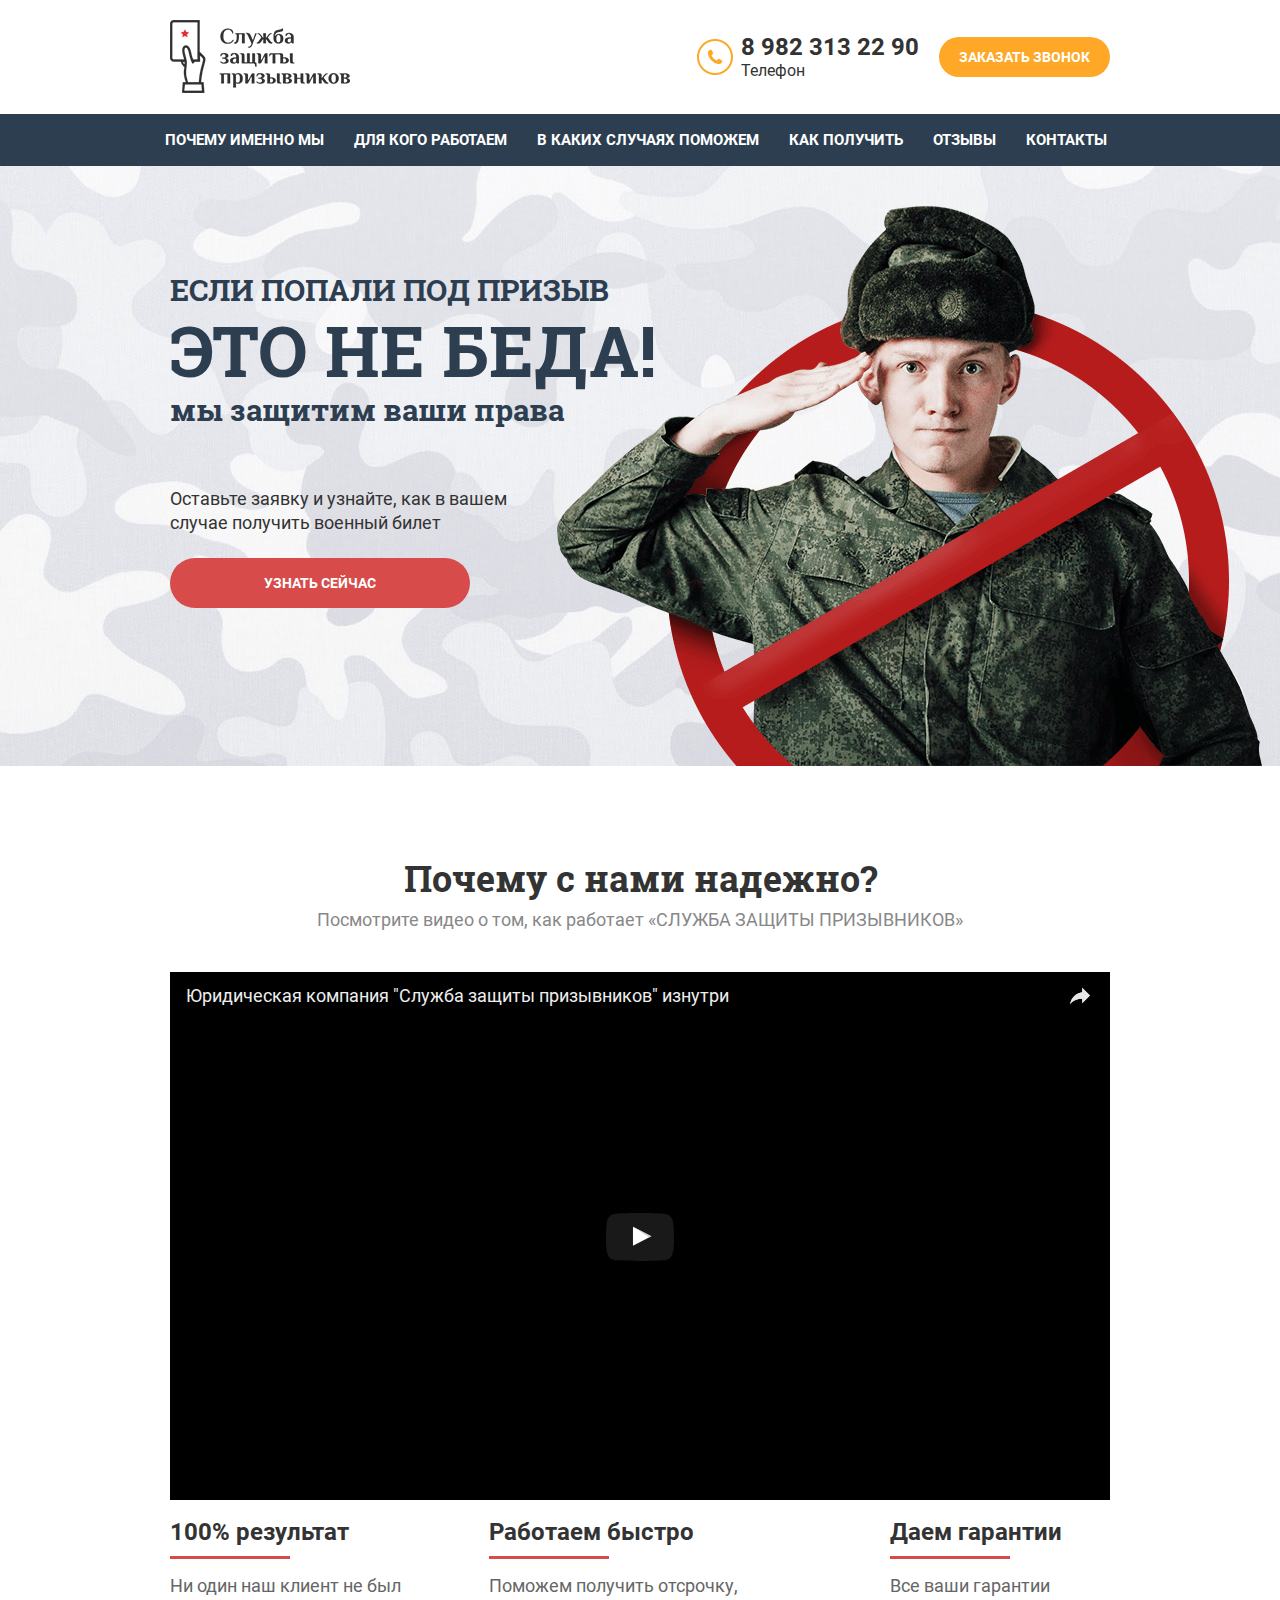
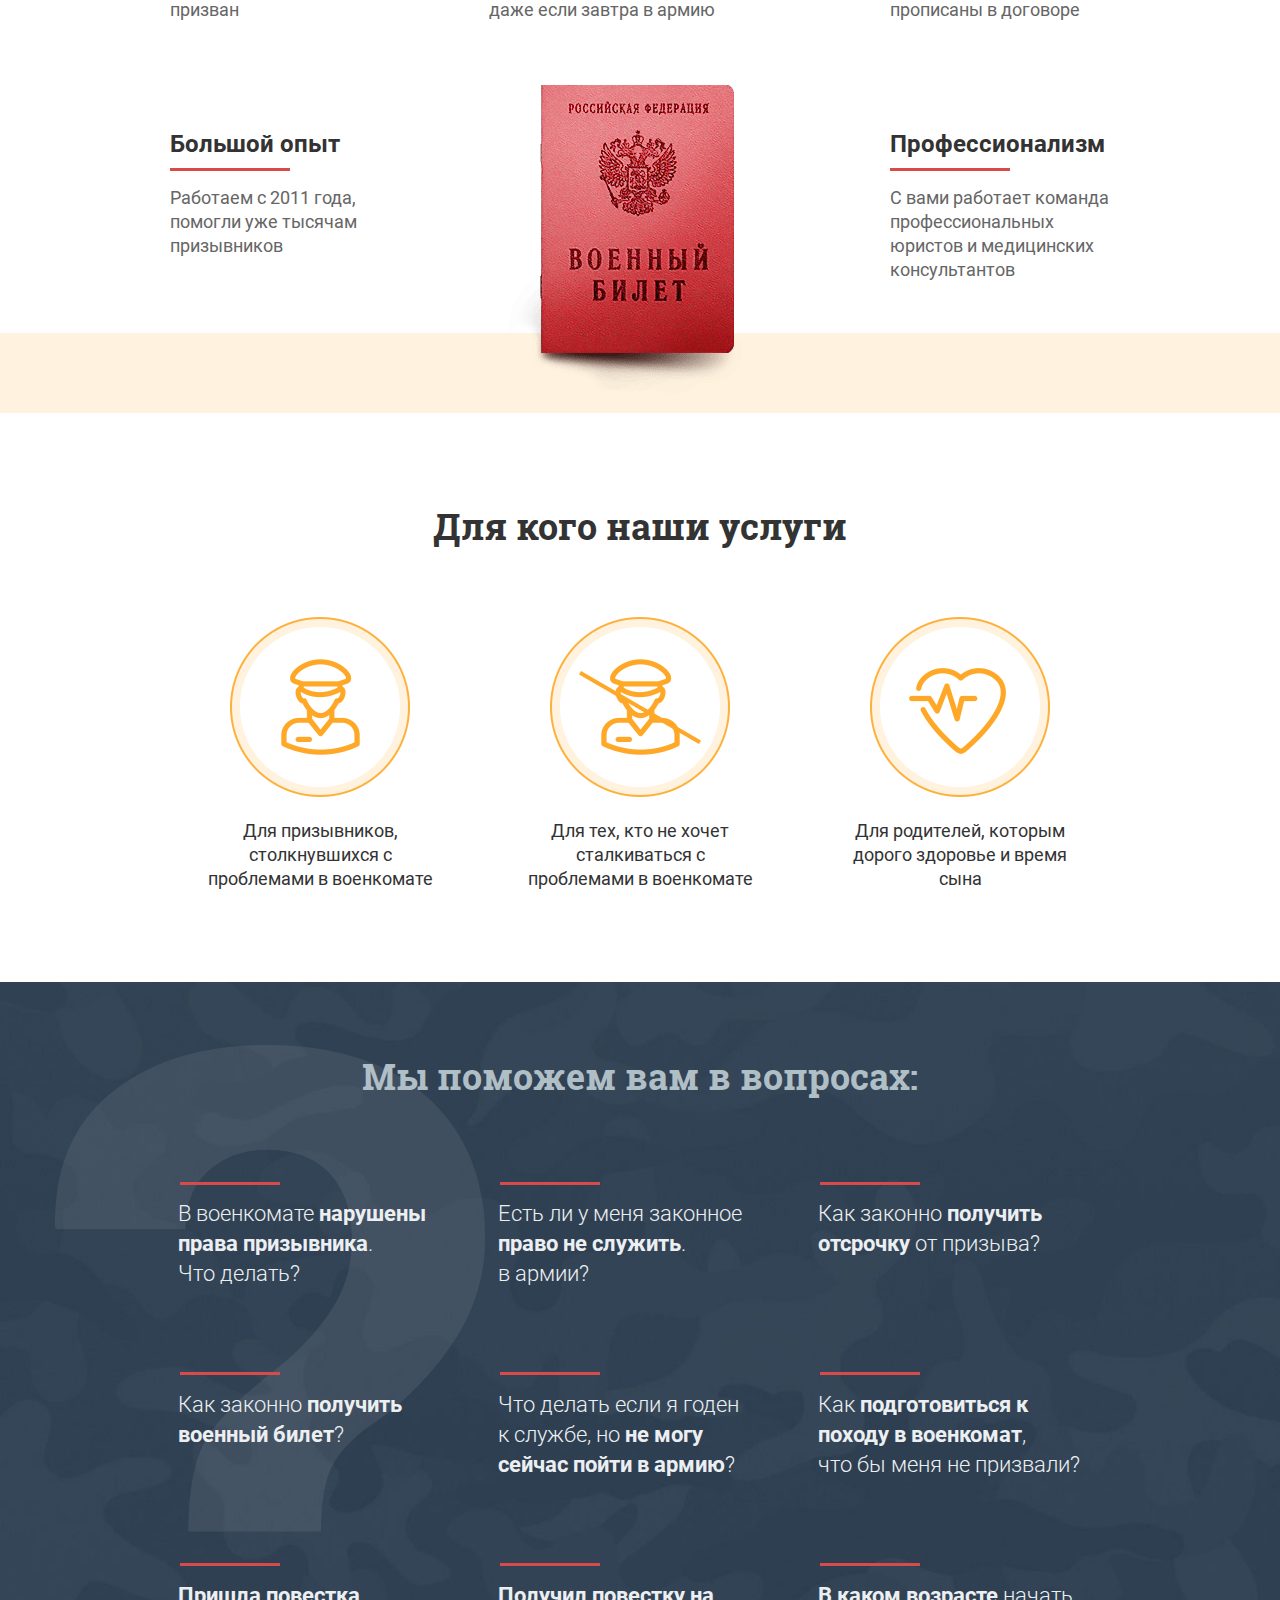
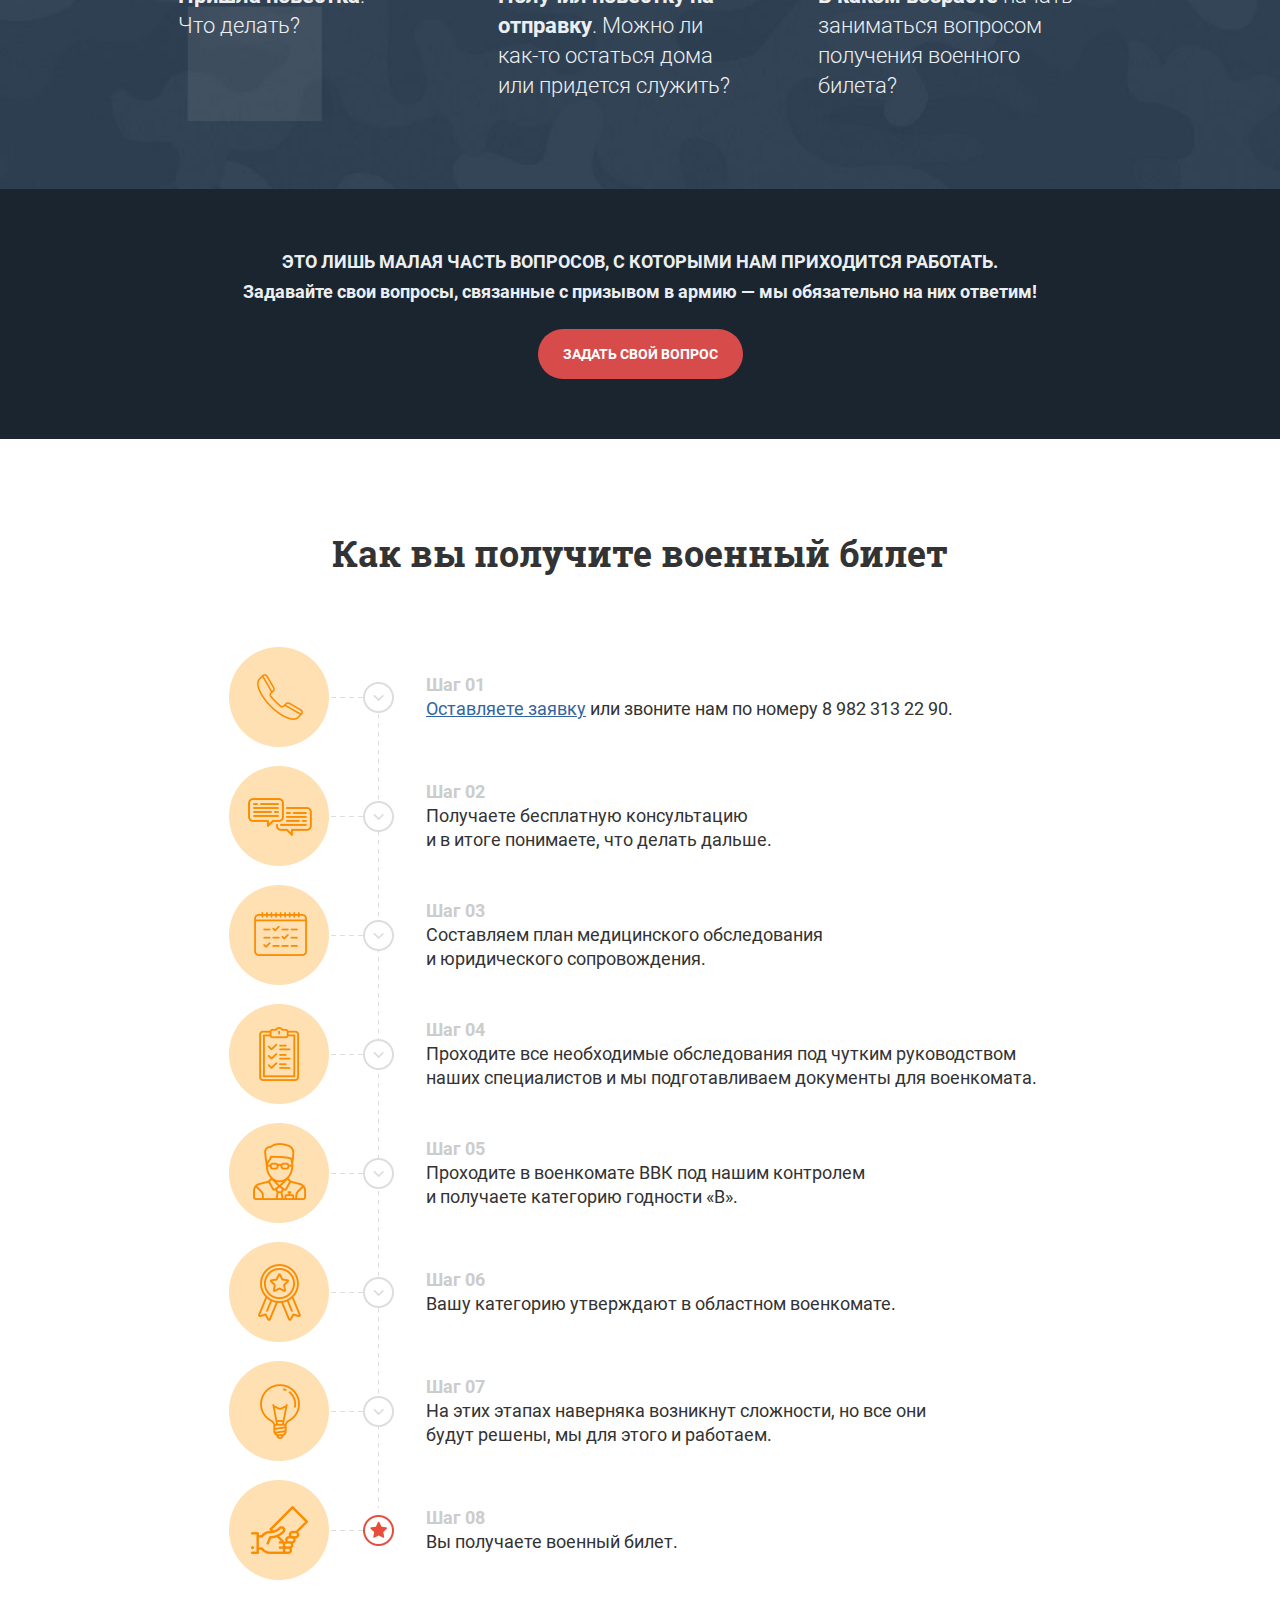
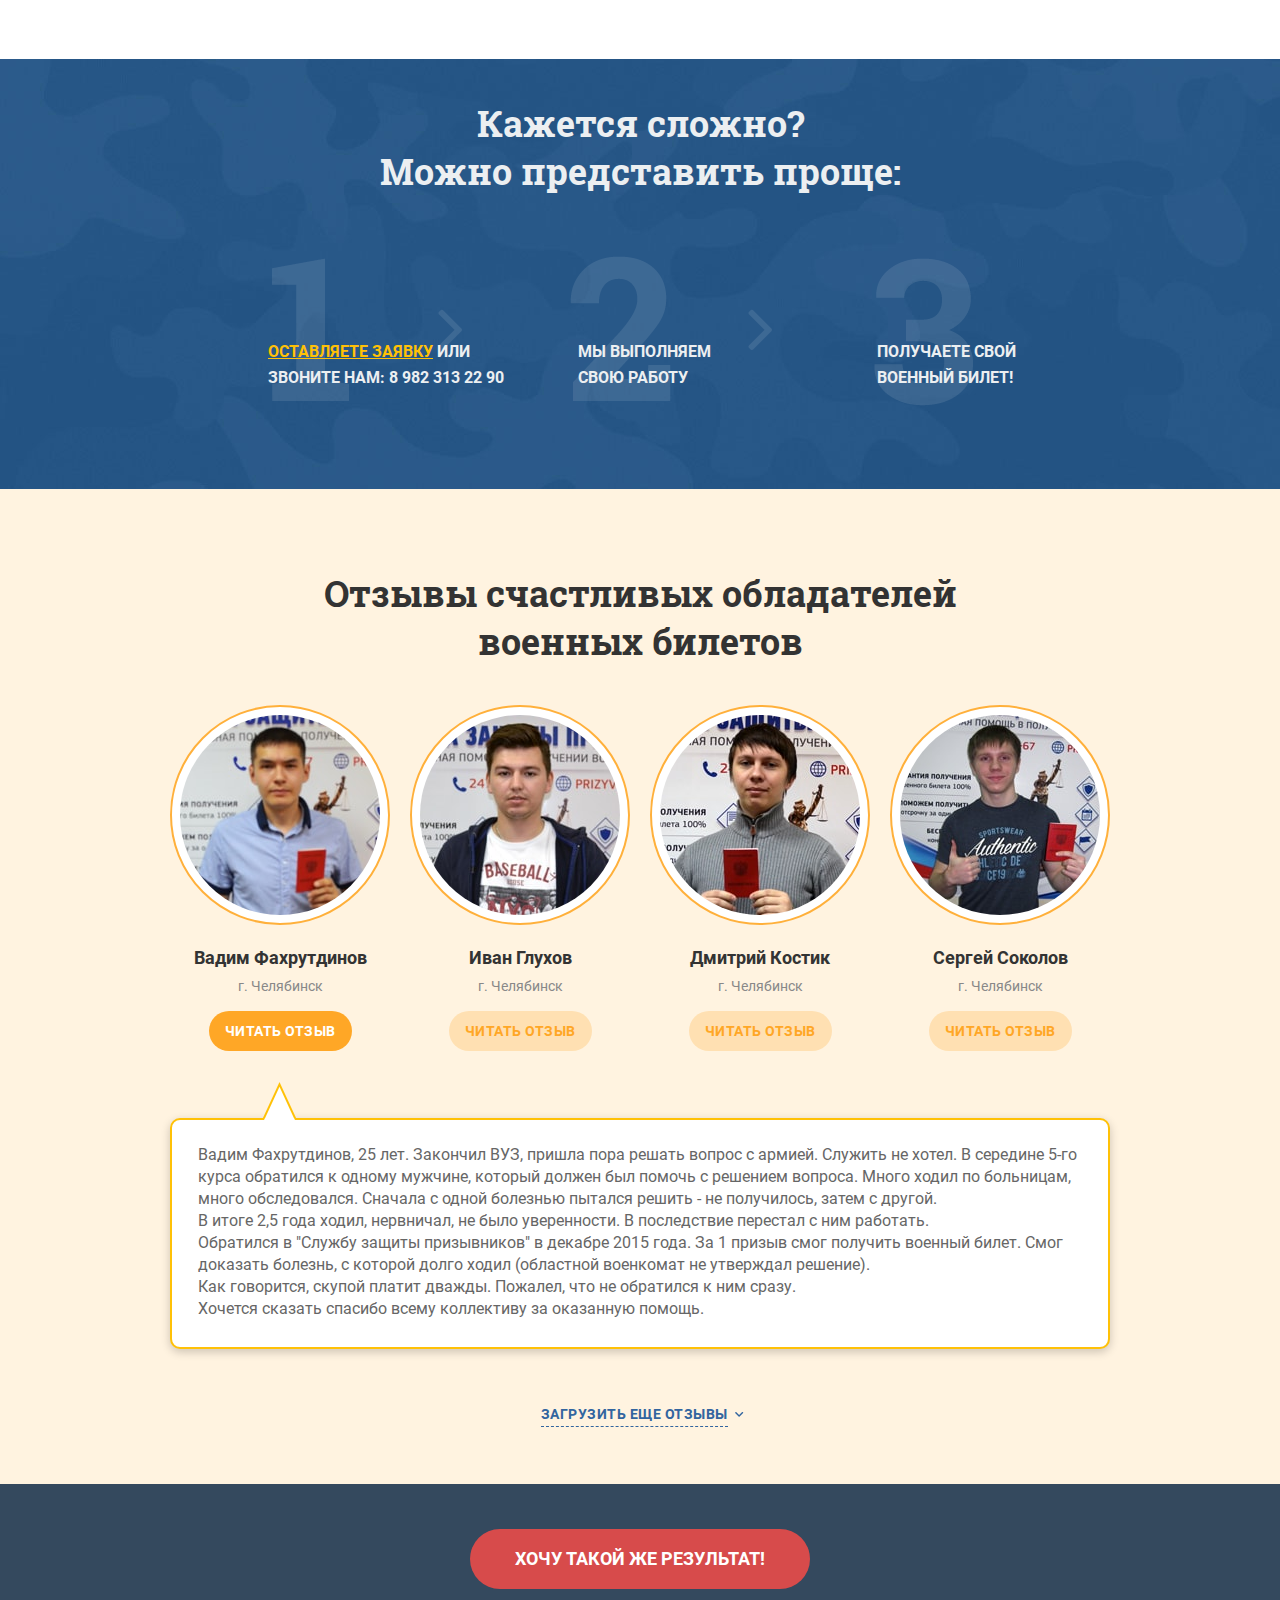
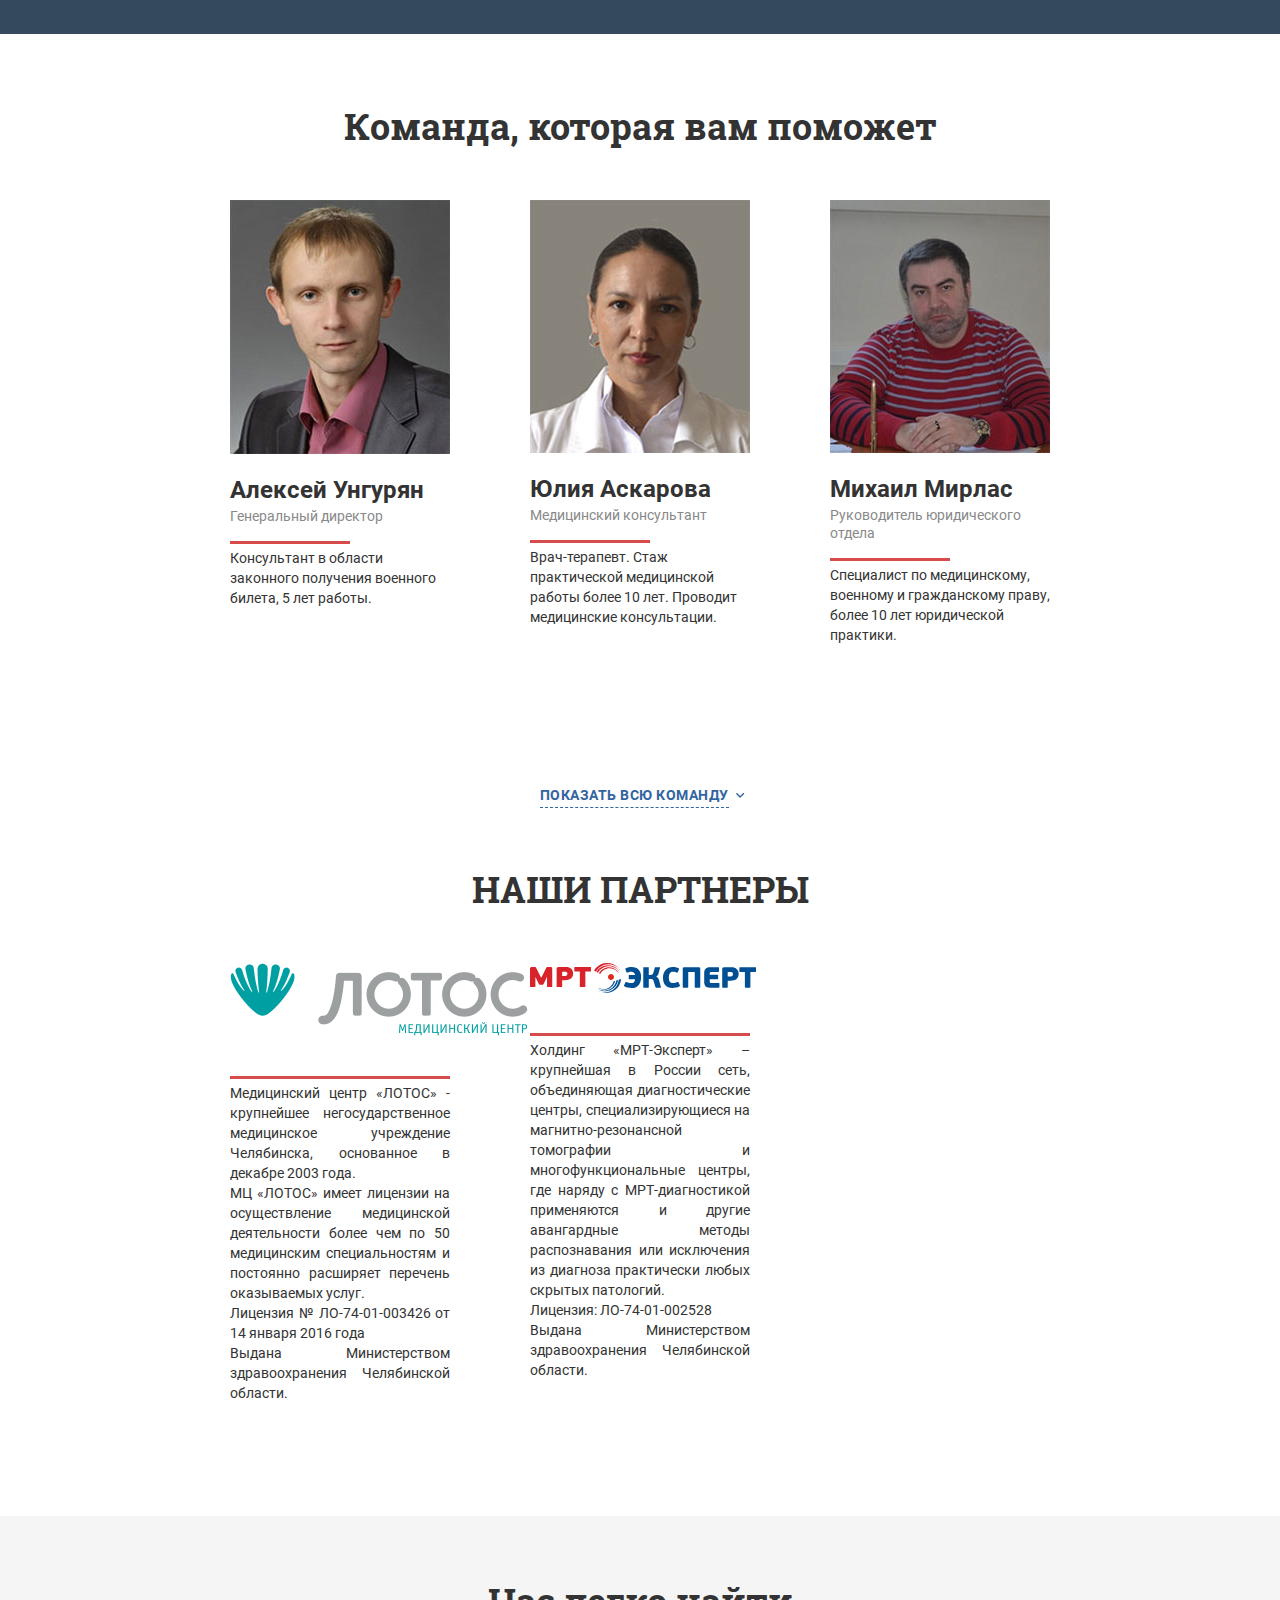
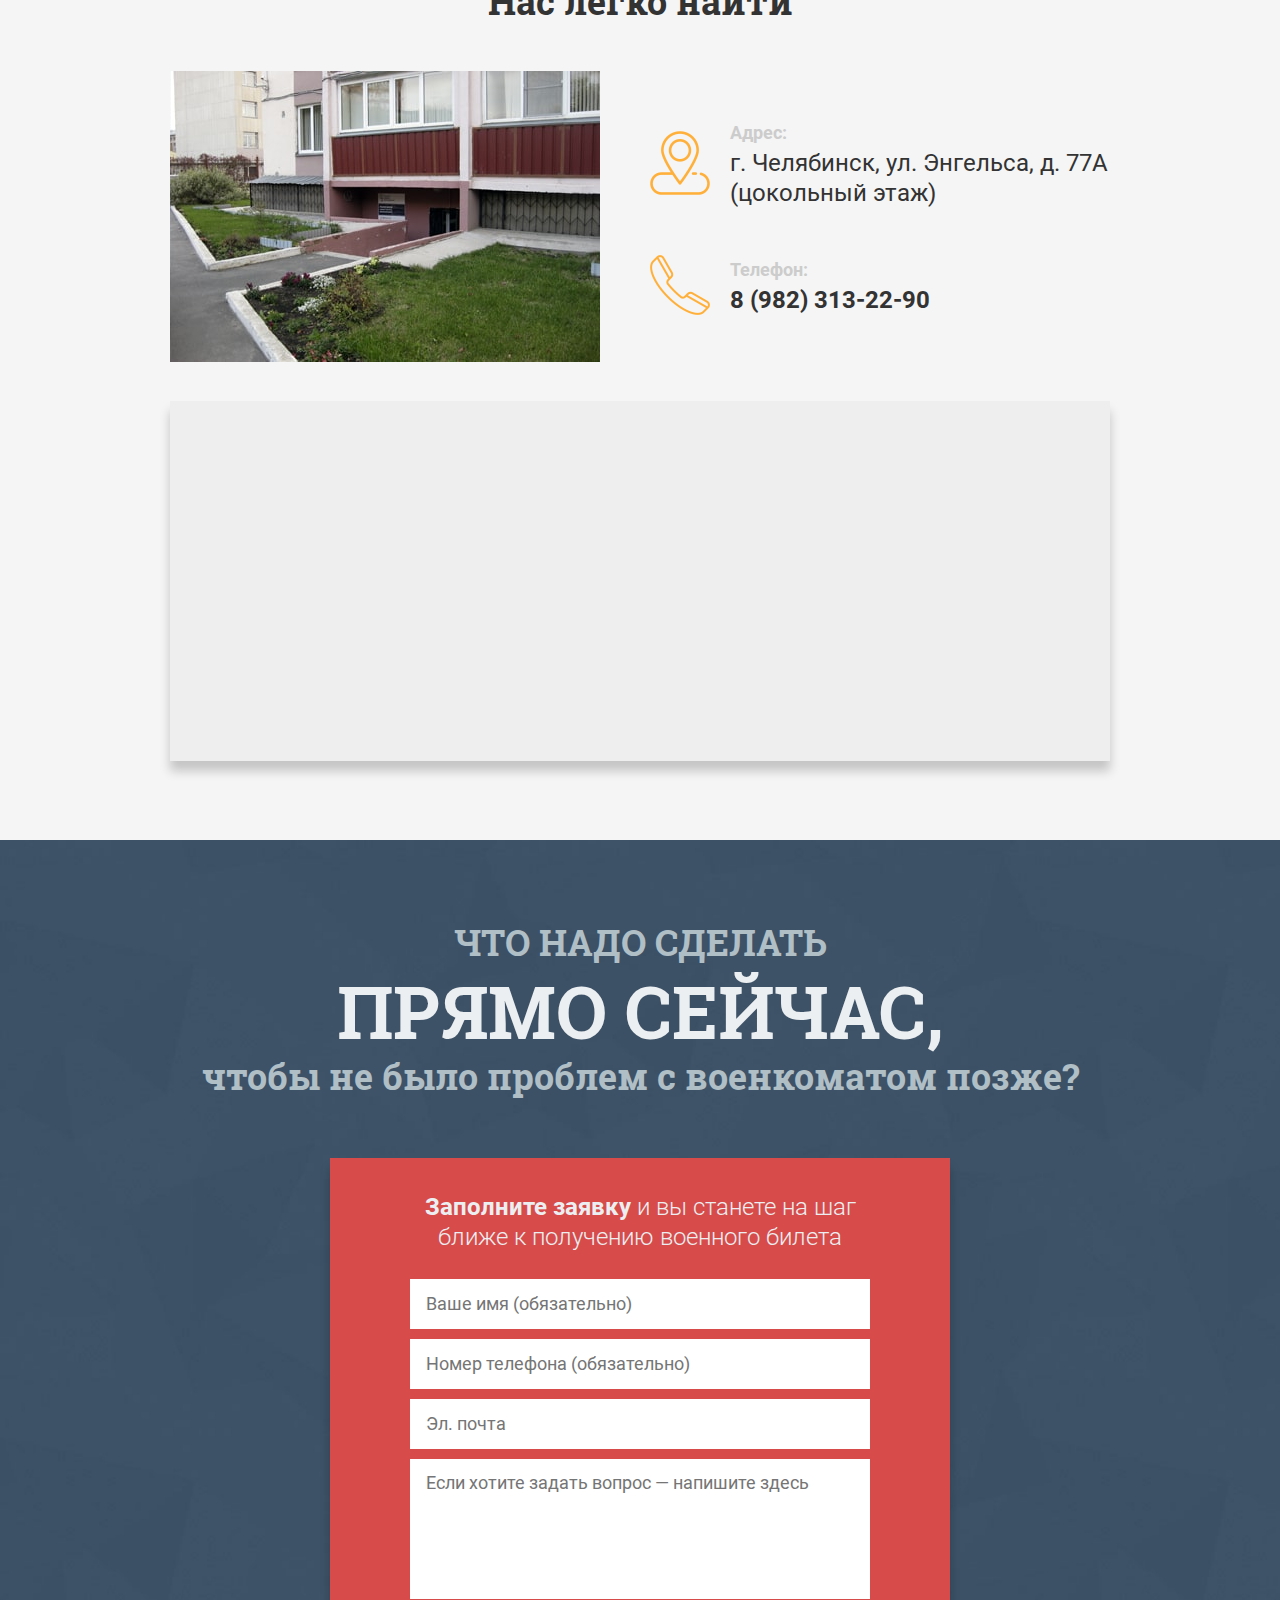
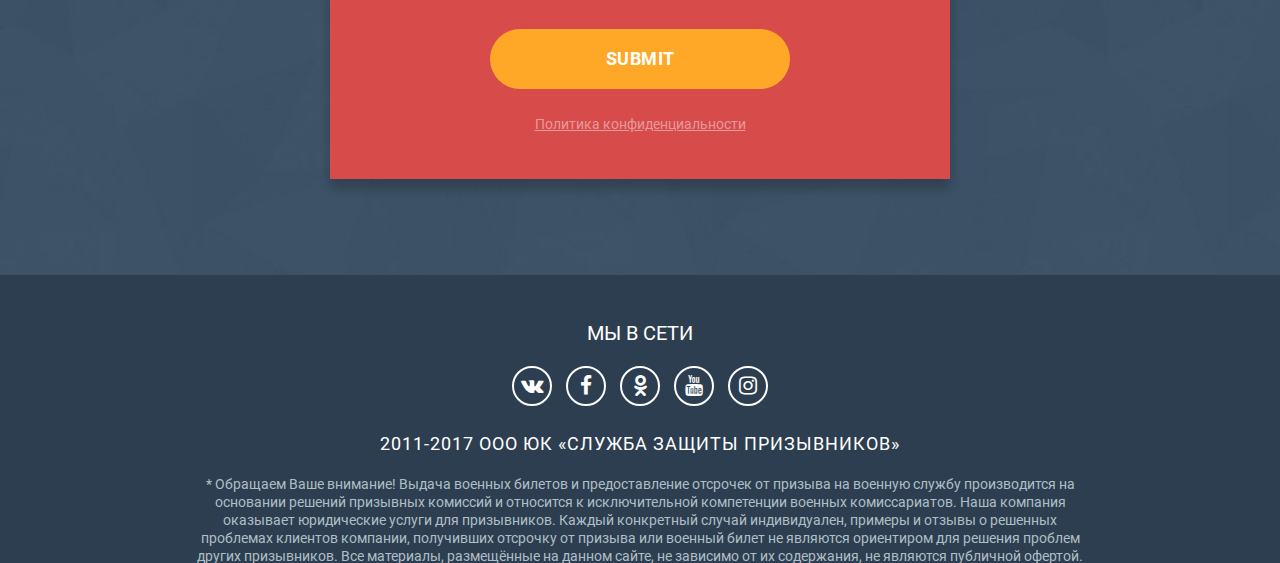
==== commit 512fa332: "Final 2" ====
--- a/index.html
+++ b/index.html
@@ -63,6 +63,20 @@
             d.addEventListener("DOMContentLoaded", f, false);
         } else { f(); }
     })(document, window, "yandex_metrika_callbacks");
+	
+	function phoneClick() {
+		VK.Retargeting.Event('formClickVK');
+		yaCounter45295617.reachGoal('formClickYandex');
+		//formClick();
+		return true;
+	}
+	function phoneSend() { 
+	 VK.Retargeting.Event('formSendVK'); 
+	 yaCounter45295617.reachGoal('formSendYandex');
+     formSend(); 	 
+	 return true;
+	}	
+	
 </script>
 <noscript><div><img src="https://mc.yandex.ru/watch/45295617" style="position:absolute; left:-9999px;" alt="" /></div></noscript>
 <!-- /Yandex.Metrika counter -->
@@ -73,7 +87,7 @@
 				<div class="h__phone">
 					<a href="tel:89823132290" class="h__phone__number roistat-phone" >8 982 313 22 90</a>
 					<span class="free_call">Телефон</span>
-					<a href="#feedback-form"  onclick="formClick(); VK.Retargeting.Event('click-reg-button'); yaCounter45295617.reachGoal('formClick')" class="button h__phone__callback js-lb-form-button" onclick="yaCounter45295617.reachGoal('formclick'); return true;">Заказать звонок</a>
+					<a href="#feedback-form" onclick="phoneClick();" class="button h__phone__callback js-lb-form-button">Заказать звонок</a>
 				</div>
 			</div>
 			<div class="prim-nav-wrap">
@@ -110,7 +124,7 @@
 						<div class="soldier__title_big">ЭТО НЕ БЕДА!</div>мы защитим ваши права</h2>
 					<span class="soldier__text text">Оставьте заявку и узнайте, как в вашем случае получить военный билет</span>
 					<div class="soldier__form">
-						<a href="#feedback-form" onclick="formClick(); VK.Retargeting.Event('click-reg-button'); yaCounter45295617.reachGoal('formClick')" class="button button_red button_mid js-lb-form-button">Узнать сейчас</a>
+						<a href="#feedback-form" onclick="phoneClick();" class="button button_red button_mid js-lb-form-button">Узнать сейчас</a>
 					</div>
 									</div>
 			</div>
@@ -216,7 +230,7 @@
 							<div class="why__item-head">Профессионализм</div>
 							<div class="why__item-text">С вами работает команда профессиональных юристов и медицинских консультантов</div>
 						</div>
-						<a href="#feedback-form" onclick="formClick(); VK.Retargeting.Event('click-reg-button'); yaCounter45295617.reachGoal('formClick')" class="why__link js-lb-form-button">Хочу военный билет!</a>
+						<a href="#feedback-form" onclick="phoneClick();" class="why__link js-lb-form-button">Хочу военный билет!</a>
 					</div>
 				</div>
 			</div>
@@ -229,7 +243,7 @@
 							<img src="for-whom-1_hover.png" alt="" class="for-whom__item-photo for-whom__item-photo_hide">
 						</div>
 						<div class="for-whom__item-text text">Для призывников, столкнувшихся с проблемами в военкомате</div>
-						<a href="#feedback-form" onclick="formClick(); VK.Retargeting.Event('click-reg-button'); yaCounter45295617.reachGoal('formClick')" class="button button_fs12 for-whom__item-link js-lb-form-button">Решите мою проблему!</a>
+						<a href="#feedback-form" onclick="phoneClick();" class="button button_fs12 for-whom__item-link js-lb-form-button">Решите мою проблему!</a>
 					</li>
 					<li class="for-whom__item">
 						<div class="for-whom__item-photo-wrap">
@@ -238,7 +252,7 @@
 						</div>
 						<div class="for-whom__item-text text">Для тех, кто не хочет сталкиваться с
 							<br>проблемами в военкомате</div>
-						<a href="#feedback-form" onclick="formClick(); VK.Retargeting.Event('click-reg-button'); yaCounter45295617.reachGoal('formClick')" class="button button_fs12 for-whom__item-link js-lb-form-button">Не хочу проблем в военкомате</a>
+						<a href="#feedback-form" onclick="phoneClick();" class="button button_fs12 for-whom__item-link js-lb-form-button">Не хочу проблем в военкомате</a>
 					</li>
 					<li class="for-whom__item">
 						<div class="for-whom__item-photo-wrap">
@@ -246,7 +260,7 @@
 							<img src="for-whom-3_hover.png" alt="" class="for-whom__item-photo for-whom__item-photo_hide">
 						</div>
 						<div class="for-whom__item-text text">Для родителей, которым дорого здоровье и время сына</div>
-						<a href="#feedback-form" onclick="formClick(); VK.Retargeting.Event('click-reg-button'); yaCounter45295617.reachGoal('formClick')" class="button button_fs12 for-whom__item-link js-lb-form-button">Не хочу проблем в военкомате</a>
+						<a href="#feedback-form" onclick="phoneClick();" class="button button_fs12 for-whom__item-link js-lb-form-button">Не хочу проблем в военкомате</a>
 					</li>
 				</ul>
 			</div>
@@ -267,7 +281,7 @@
 										<div class="modal__text">Если ваши права (вашего сына) нарушены в военкомате, например, его вас призывают, а вы страдаете серьезным заболеванием, то вам необходимо незамедлительно обжаловать решение районной призывной комиссии (ПК) в областной ПК или в суде. Помните, что у любого призывника есть право обжаловать решение ПК.
 										</div>	
 										<div class="text-center">
-											<a href="#feedback-form" onclick="formClick(); VK.Retargeting.Event('click-reg-button'); yaCounter45295617.reachGoal('formClick')" class="button button_mid button_red js-lb-form-button">Я хочу решить этот вопрос!</a>
+											<a href="#feedback-form" onclick="phoneClick();" class="button button_mid button_red js-lb-form-button">Я хочу решить этот вопрос!</a>
 										</div>
 									</div>
 								</div>
@@ -286,7 +300,7 @@
 										<div class="modal__text">В большинстве случаев таким основанием может быть только состояние здоровья. Длительные отсрочки можно при определенных условиях получить по учебе или по уходу за близкими родственниками. Все законные основания, по которым можно не служить в армии, изложены в Федеральном Законе “О воинской обязанности и военной службе” N 53-ФЗ.
 										</div>
 										<div class="text-center">
-											<a href="#feedback-form" onclick="formClick(); VK.Retargeting.Event('click-reg-button'); yaCounter45295617.reachGoal('formClick')" class="button button_mid button_red js-lb-form-button">Я хочу решить этот вопрос!</a>
+											<a href="#feedback-form" onclick="phoneClick();" class="button button_mid button_red js-lb-form-button">Я хочу решить этот вопрос!</a>
 										</div>
 									</div>
 								</div>
@@ -304,7 +318,7 @@
 										<div class="modal__text">Есть несколько критериев, по которым можно получить отсрочку: обучение в высшем или среднеспециальном учебном заведении, состояние здоровья, уход за близкими родственниками, непогашенная судимость, наличие двоих и более детей и некоторые другие основания. Если вы подходите под одну из этих категорий, то вам должны предоставить отсрочку.
 										</div>
 										<div class="text-center">
-											<a href="#feedback-form" onclick="formClick(); VK.Retargeting.Event('click-reg-button'); yaCounter45295617.reachGoal('formClick')" class="button button_mid button_red js-lb-form-button">Я хочу решить этот вопрос!</a>
+											<a href="#feedback-form" onclick="phoneClick();" class="button button_mid button_red js-lb-form-button">Я хочу решить этот вопрос!</a>
 										</div>
 									</div>
 								</div>
@@ -322,7 +336,7 @@
 										<div class="modal__text">Военный билет можно получить всего тремя способами: отслужить в армии, иметь законную отсрочку от призыва в армию до 27 лет, доказать свою негодность к службе по состоянию здоровья. Помните, что ни в коем случае нельзя просто не ходить в военкомат, т.к. военный билет вы в таком случае не получите.
 										</div>
 										<div class="text-center">
-											<a href="#feedback-form" onclick="formClick(); VK.Retargeting.Event('click-reg-button'); yaCounter45295617.reachGoal('formClick')" class="button button_mid button_red js-lb-form-button">Я хочу решить этот вопрос!</a>
+											<a href="#feedback-form" onclick="phoneClick();" class="button button_mid button_red js-lb-form-button">Я хочу решить этот вопрос!</a>
 										</div>
 									</div>
 								</div>
@@ -342,7 +356,7 @@
 										<div class="modal__text">Если у вас нет никакой законной отсрочки, то вы должны пойти служить. Запишитесь к нашему специалисту на бесплатную консультацию, вероятно, получится найти у вас основание для отсрочки.
 										</div>
 										<div class="text-center">
-											<a href="#feedback-form" onclick="formClick(); VK.Retargeting.Event('click-reg-button'); yaCounter45295617.reachGoal('formClick')" class="button button_mid button_red js-lb-form-button">Я хочу решить этот вопрос!</a>
+											<a href="#feedback-form" onclick="phoneClick();" class="button button_mid button_red js-lb-form-button">Я хочу решить этот вопрос!</a>
 										</div>
 									</div>
 								</div>
@@ -361,7 +375,7 @@
 										<div class="modal__text">Во-первых, вам надо заранее узнать ваши права и обязанности при призыве на военную службу.<br>Во-вторых, если вы считаете, что не должны служить по состоянию здоровья, то у вас заранее должны быть пройдены и правильно оформлены необходимые медицинские обследования.<br>В-третьих, в военкомате настаивайте на своем, даже если сразу вас не захотят слушать.<br>Не выполнив этих правил, вы наверняка уйдете служить, даже если у вас есть основания для отсрочки.
 									    </div>
 										<div class="text-center">
-											<a href="#feedback-form" onclick="formClick(); VK.Retargeting.Event('click-reg-button'); yaCounter45295617.reachGoal('formClick')" class="button button_mid button_red js-lb-form-button">Я хочу решить этот вопрос!</a>
+											<a href="#feedback-form" onclick="phoneClick();" class="button button_mid button_red js-lb-form-button">Я хочу решить этот вопрос!</a>
 										</div>
 									</div>
 								</div>
@@ -384,7 +398,7 @@
                                         <br>Перед походом в военкомат мы настоятельно рекомендуем проконсультироваться со специалистами - оставляйте заявку ниже.
 										</div>
 										<div class="text-center">
-											<a href="#feedback-form" onclick="formClick(); VK.Retargeting.Event('click-reg-button'); yaCounter45295617.reachGoal('formClick')" class="button button_mid button_red js-lb-form-button">Я хочу решить этот вопрос!</a>
+											<a href="#feedback-form" onclick="phoneClick();" class="button button_mid button_red js-lb-form-button">Я хочу решить этот вопрос!</a>
 										</div>
 									</div>
 								</div>
@@ -404,7 +418,7 @@
 										<div class="modal__text">В таком случае необходимо обжаловать решение призывной комиссии в вышестоящей призывной комиссии или суде. При правильном подходе в большинстве случаев при этом возможно получить отсрочку и остаться дома.
 										</div>
 										<div class="text-center">
-											<a href="#feedback-form" onclick="formClick(); VK.Retargeting.Event('click-reg-button'); yaCounter45295617.reachGoal('formClick')" class="button button_mid button_red js-lb-form-button">Я хочу решить этот вопрос!</a>
+											<a href="#feedback-form" onclick="phoneClick();" class="button button_mid button_red js-lb-form-button">Я хочу решить этот вопрос!</a>
 										</div>
 									</div>
 								</div>
@@ -422,7 +436,7 @@
 										<div class="modal__text">Можно смело сказать, что никогда не рано, но может быть поздно, хорошо, если вы займетесь этим вопросов лет в 14. Очень желательно, что бы вы начали заниматься подготовкой к походу в военкомат минимум за год-полтора до призыва.
 										</div>
 										<div class="text-center">
-											<a href="#feedback-form" onclick="formClick(); VK.Retargeting.Event('click-reg-button'); yaCounter45295617.reachGoal('formClick')" class="button button_mid button_red js-lb-form-button">Я хочу решить этот вопрос!</a>
+											<a href="#feedback-form" onclick="phoneClick();" class="button button_mid button_red js-lb-form-button">Я хочу решить этот вопрос!</a>
 										</div>
 									</div>
 								</div>
@@ -437,7 +451,7 @@
 						<span class="ask-question__title_top">Это лишь малая часть вопросов, с которыми нам приходится работать.</span>Задавайте свои вопросы, связанные с призывом
 						в армию — мы обязательно на них ответим!</div>
 					<div class="text-center">
-						<a href="#feedback-form" onclick="formClick(); VK.Retargeting.Event('click-reg-button'); yaCounter45295617.reachGoal('formClick')" class="button button_mid button_red js-lb-form-button">Задать свой вопрос</a>
+						<a href="#feedback-form" onclick="phoneClick();" class="button button_mid button_red js-lb-form-button">Задать свой вопрос</a>
 					</div>
 				</div>
 			</div>
@@ -451,7 +465,7 @@
 						<div class="scheme-work__item-right">
 							<div class="scheme-work__item-step">Шаг 01</div>
 							<div class="scheme-work__item-text">
-								<a href="#feedback-form" onclick="formClick(); VK.Retargeting.Event('click-reg-button'); yaCounter45295617.reachGoal('formClick')" class="scheme-work__item-text_link js-lb-form-button">Оставляете заявку</a> или звоните нам по номеру <span class="roistat-phone">8 982 313 22 90</span>.</div>
+								<a href="#feedback-form" onclick="phoneClick();" class="scheme-work__item-text_link js-lb-form-button">Оставляете заявку</a> или звоните нам по номеру <span class="roistat-phone">8 982 313 22 90</span>.</div>
 						</div>
 					</div>
 					<div class="scheme-work__item">
@@ -531,7 +545,7 @@
 					<div class="scheme-work-2__items">
 						<div class="scheme-work-2__item scheme-work-2__item_1">
 							<div class="scheme-work-2__text">
-								<a href="#feedback-form" onclick="formClick(); VK.Retargeting.Event('click-reg-button'); yaCounter45295617.reachGoal('formClick')" class="scheme-work-2__item-link js-lb-form-button">Оставляете заявку</a> или
+								<a href="#feedback-form" onclick="phoneClick();" class="scheme-work-2__item-link js-lb-form-button">Оставляете заявку</a> или
 								<br>звоните нам:
 								<span class="phone roistat-phone">8 982 313 22 90</span>
 							</div>
@@ -825,7 +839,7 @@
 			</div>
 			<div class="want-result">
 				<div class="container">
-					<a href="#feedback-form" onclick="formClick(); VK.Retargeting.Event('click-reg-button'); yaCounter45295617.reachGoal('formClick')" class="button button_big button_red js-lb-form-button">Хочу такой же результат!</a>
+					<a href="#feedback-form" onclick="phoneClick();" class="button button_big button_red js-lb-form-button">Хочу такой же результат!</a>
 				</div>
 			</div>
 			<div id="command" class="team">
@@ -840,7 +854,7 @@
 								<div class="team__item-name">Алексей Унгурян</div>
 								<div class="team__item-position">Генеральный директор</div>
 								<div class="team__item-description">Консультант в области законного получения военного билета, 5 лет работы.</div>
-								<a href="#feedback-form" onclick="formClick(); VK.Retargeting.Event('click-reg-button'); yaCounter45295617.reachGoal('formClick')" class="button team__item-link js-lb-form-button">Получить консультацию</a>
+								<a href="#feedback-form" onclick="phoneClick();" class="button team__item-link js-lb-form-button">Получить консультацию</a>
 							</div>
 						</li>
 						<li class="team__item">
@@ -851,7 +865,7 @@
 								<div class="team__item-name">Юлия Аскарова</div>
 								<div class="team__item-position">Медицинский консультант</div>
 								<div class="team__item-description">Врач-терапевт. Стаж практической медицинской работы более 10 лет. Проводит медицинские консультации.</div>
-								<a href="#feedback-form" onclick="formClick(); VK.Retargeting.Event('click-reg-button'); yaCounter45295617.reachGoal('formClick')" class="button team__item-link js-lb-form-button">Получить консультацию</a>
+								<a href="#feedback-form" onclick="phoneClick();" class="button team__item-link js-lb-form-button">Получить консультацию</a>
 							</div>
 						</li>
 						<li class="team__item">
@@ -862,7 +876,7 @@
 								<div class="team__item-name">Михаил Мирлас</div>
 								<div class="team__item-position">Руководитель юридического отдела</div>
 								<div class="team__item-description">Специалист по медицинскому, военному и гражданскому праву, более 10 лет юридической практики.</div>
-								<a href="#feedback-form" onclick="formClick(); VK.Retargeting.Event('click-reg-button'); yaCounter45295617.reachGoal('formClick')" class="button team__item-link js-lb-form-button">Получить консультацию</a>
+								<a href="#feedback-form" onclick="phoneClick();" class="button team__item-link js-lb-form-button">Получить консультацию</a>
 							</div>
 						</li>
 						<li class="team__item team__item_hide">
@@ -873,7 +887,7 @@
 								<div class="team__item-name">Любовь Варзина</div>
 								<div class="team__item-position">Юрист</div>
 								<div class="team__item-description">9 лет юридического стажа, в том числе работа в прокуратуре. Оказывает квалифицированную помощь призывникам.</div>
-								<a href="#feedback-form" onclick="formClick(); VK.Retargeting.Event('click-reg-button'); yaCounter45295617.reachGoal('formClick')" class="button team__item-link js-lb-form-button">Получить консультацию</a>
+								<a href="#feedback-form" onclick="phoneClick();" class="button team__item-link js-lb-form-button">Получить консультацию</a>
 							</div>
 						</li>
 						<li class="team__item team__item_hide">
@@ -884,7 +898,7 @@
 								<div class="team__item-name">Юлия Нагорная</div>
 								<div class="team__item-position">Старший консультант</div>
 								<div class="team__item-description">Более 3-х лет консультирует призывников по вопросам, связанным с призывом. Проводит первичные консультации.</div>
-								<a href="#feedback-form" onclick="formClick(); VK.Retargeting.Event('click-reg-button'); yaCounter45295617.reachGoal('formClick')" class="button team__item-link js-lb-form-button">Получить консультацию</a>
+								<a href="#feedback-form" onclick="phoneClick();" class="button team__item-link js-lb-form-button">Получить консультацию</a>
 							</div>
 						</li>
 						<li class="team__item team__item_hide">
@@ -895,7 +909,7 @@
 								<div class="team__item-name">Алевтина Галиева</div>
 								<div class="team__item-position">Консультант</div>
 								<div class="team__item-description">Специалист по вопросам призыв в армию, проводит первичные и дополнительные консультации для призывников.</div>
-								<a href="#feedback-form" onclick="formClick(); VK.Retargeting.Event('click-reg-button'); yaCounter45295617.reachGoal('formClick')" class="button team__item-link js-lb-form-button">Получить консультацию</a>
+								<a href="#feedback-form" onclick="phoneClick();" class="button team__item-link js-lb-form-button">Получить консультацию</a>
 							</div>
 						</li>
 						<li class="team__item team__item_hide">
@@ -906,7 +920,7 @@
 								<div class="team__item-name">Кристина Давыдова</div>
 								<div class="team__item-position">Офис-менеджер</div>
 								<div class="team__item-description">Специалист по документообороту. Организует бесперебойную работу офиса и встречает клиентов.</div>
-								<a href="#feedback-form" onclick="formClick(); VK.Retargeting.Event('click-reg-button'); yaCounter45295617.reachGoal('formClick')" class="button team__item-link js-lb-form-button">Получить консультацию</a>
+								<a href="#feedback-form" onclick="phoneClick();" class="button team__item-link js-lb-form-button">Получить консультацию</a>
 							</div>
 						</li>
 						<!--<li class="team__item team__item_hide">
@@ -929,7 +943,7 @@
 								<div class="team__item-name">Вардан Варданян</div>
 								<div class="team__item-position">Руководитель Московского филиала</div>
 								<div class="team__item-description">Специалист широкого профиля по вопросам призыва в армию. Организует помощь призывникам в Москве и Подмосковье.</div>
-								<a href="#feedback-form" onclick="formClick(); VK.Retargeting.Event('click-reg-button'); yaCounter45295617.reachGoal('formClick')" class="button team__item-link js-lb-form-button">Получить консультацию</a>
+								<a href="#feedback-form" onclick="phoneClick();" class="button team__item-link js-lb-form-button">Получить консультацию</a>
 							</div>
 						</li>
 					</ul>
@@ -989,7 +1003,7 @@
 						</div>
 					</div>
 					<div class="contacts__map">
-						<ymaps id="ymaps1499415744144597338" style="display: block; width: 100%; height: 400px;"><ymaps class="ymaps-2-1-52-map" style="width: 940px; height: 400px;"><ymaps class="ymaps-2-1-52-map ymaps-2-1-52-i-ua_js_yes ymaps-2-1-52-map-bg-ru ymaps-2-1-52-islets_map-lang-ru" style="width: 940px; height: 400px;"><ymaps class="ymaps-2-1-52-inner-panes"><ymaps class="ymaps-2-1-52-events-pane ymaps-2-1-52-user-selection-none" style="height: 100%; width: 100%; top: 0px; left: 0px; position: absolute; z-index: 2500; cursor: url('util_cursor_storage_grab.cur') 16 16, url('util_cursor_storage_grab.cur'), move;" unselectable="on"></ymaps><ymaps style="top: 0px; left: 0px; position: absolute; z-index: 501;" class="ymaps-2-1-52-ground-pane"><ymaps style="position: absolute; z-index: 150;"><ymaps style="position: absolute; left: 0px; top: 0px;"><ymaps style="opacity: 1; transform-origin: 0px 0px 0px; position: absolute; transform: translate3d(430px, 110px, 0px) scale(1, 1); background-repeat: no-repeat; background-size: 100% 100%; background-image: url('tiles'); list-style-image: url('tiles'); width: 256px; height: 256px;" unselectable="on" class="ymaps-2-1-52-user-selection-none ymaps-2-1-52-patched-for-print"></ymaps><ymaps style="opacity: 1; transform-origin: 0px 0px 0px; position: absolute; transform: translate3d(686px, 110px, 0px) scale(1, 1); background-repeat: no-repeat; background-size: 100% 100%; background-image: url('tiles_001.dat'); list-style-image: url('tiles_001.dat'); width: 256px; height: 256px;" unselectable="on" class="ymaps-2-1-52-user-selection-none ymaps-2-1-52-patched-for-print"></ymaps><ymaps style="opacity: 1; transform-origin: 0px 0px 0px; position: absolute; transform: translate3d(-82px, 366px, 0px) scale(1, 1); background-repeat: no-repeat; background-size: 100% 100%; background-image: url('tiles_002.dat'); list-style-image: url('tiles_002.dat'); width: 256px; height: 256px;" unselectable="on" class="ymaps-2-1-52-user-selection-none ymaps-2-1-52-patched-for-print"></ymaps><ymaps style="opacity: 1; transform-origin: 0px 0px 0px; position: absolute; transform: translate3d(430px, 366px, 0px) scale(1, 1); background-repeat: no-repeat; background-size: 100% 100%; background-image: url('tiles_003.dat'); list-style-image: url('tiles_003.dat'); width: 256px; height: 256px;" unselectable="on" class="ymaps-2-1-52-user-selection-none ymaps-2-1-52-patched-for-print"></ymaps><ymaps style="opacity: 1; transform-origin: 0px 0px 0px; position: absolute; transform: translate3d(942px, 110px, 0px) scale(1, 1); background-repeat: no-repeat; background-size: 100% 100%; background-image: url('tiles_004.dat'); list-style-image: url('tiles_004.dat'); width: 256px; height: 256px;" unselectable="on" class="ymaps-2-1-52-user-selection-none ymaps-2-1-52-patched-for-print"></ymaps><ymaps style="opacity: 1; transform-origin: 0px 0px 0px; position: absolute; transform: translate3d(174px, 366px, 0px) scale(1, 1); background-repeat: no-repeat; background-size: 100% 100%; background-image: url('tiles_005.dat'); list-style-image: url('tiles_005.dat'); width: 256px; height: 256px;" unselectable="on" class="ymaps-2-1-52-user-selection-none ymaps-2-1-52-patched-for-print"></ymaps><ymaps style="opacity: 1; transform-origin: 0px 0px 0px; position: absolute; transform: translate3d(942px, -146px, 0px) scale(1, 1); background-repeat: no-repeat; background-size: 100% 100%; background-image: url('tiles_006.dat'); list-style-image: url('tiles_006.dat'); width: 256px; height: 256px;" unselectable="on" class="ymaps-2-1-52-user-selection-none ymaps-2-1-52-patched-for-print"></ymaps><ymaps style="opacity: 1; transform-origin: 0px 0px 0px; position: absolute; transform: translate3d(430px, -146px, 0px) scale(1, 1); background-repeat: no-repeat; background-size: 100% 100%; background-image: url('tiles_007.dat'); list-style-image: url('tiles_007.dat'); width: 256px; height: 256px;" unselectable="on" class="ymaps-2-1-52-user-selection-none ymaps-2-1-52-patched-for-print"></ymaps><ymaps style="opacity: 1; transform-origin: 0px 0px 0px; position: absolute; transform: translate3d(174px, 110px, 0px) scale(1, 1); background-repeat: no-repeat; background-size: 100% 100%; background-image: url('tiles_008.dat'); list-style-image: url('tiles_008.dat'); width: 256px; height: 256px;" unselectable="on" class="ymaps-2-1-52-user-selection-none ymaps-2-1-52-patched-for-print"></ymaps><ymaps style="opacity: 1; transform-origin: 0px 0px 0px; position: absolute; transform: translate3d(-82px, -146px, 0px) scale(1, 1); background-repeat: no-repeat; background-size: 100% 100%; background-image: url('tiles_009.dat'); list-style-image: url('tiles_009.dat'); width: 256px; height: 256px;" unselectable="on" class="ymaps-2-1-52-user-selection-none ymaps-2-1-52-patched-for-print"></ymaps><ymaps style="opacity: 1; transform-origin: 0px 0px 0px; position: absolute; transform: translate3d(942px, 366px, 0px) scale(1, 1); background-repeat: no-repeat; background-size: 100% 100%; background-image: url('tiles_010.dat'); list-style-image: url('tiles_010.dat'); width: 256px; height: 256px;" unselectable="on" class="ymaps-2-1-52-user-selection-none ymaps-2-1-52-patched-for-print"></ymaps><ymaps style="opacity: 1; transform-origin: 0px 0px 0px; position: absolute; transform: translate3d(-338px, 110px, 0px) scale(1, 1); background-repeat: no-repeat; background-size: 100% 100%; background-image: url('tiles_011.dat'); list-style-image: url('tiles_011.dat'); width: 256px; height: 256px;" unselectable="on" class="ymaps-2-1-52-user-selection-none ymaps-2-1-52-patched-for-print"></ymaps><ymaps style="opacity: 1; transform-origin: 0px 0px 0px; position: absolute; transform: translate3d(-82px, 110px, 0px) scale(1, 1); background-repeat: no-repeat; background-size: 100% 100%; background-image: url('tiles_012.dat'); list-style-image: url('tiles_012.dat'); width: 256px; height: 256px;" unselectable="on" class="ymaps-2-1-52-user-selection-none ymaps-2-1-52-patched-for-print"></ymaps><ymaps style="opacity: 1; transform-origin: 0px 0px 0px; position: absolute; transform: translate3d(686px, -146px, 0px) scale(1, 1); background-repeat: no-repeat; background-size: 100% 100%; background-image: url('tiles_013.dat'); list-style-image: url('tiles_013.dat'); width: 256px; height: 256px;" unselectable="on" class="ymaps-2-1-52-user-selection-none ymaps-2-1-52-patched-for-print"></ymaps><ymaps style="opacity: 1; transform-origin: 0px 0px 0px; position: absolute; transform: translate3d(686px, 366px, 0px) scale(1, 1); background-repeat: no-repeat; background-size: 100% 100%; background-image: url('tiles_014.dat'); list-style-image: url('tiles_014.dat'); width: 256px; height: 256px;" unselectable="on" class="ymaps-2-1-52-user-selection-none ymaps-2-1-52-patched-for-print"></ymaps><ymaps style="opacity: 1; transform-origin: 0px 0px 0px; position: absolute; transform: translate3d(174px, -146px, 0px) scale(1, 1); background-repeat: no-repeat; background-size: 100% 100%; background-image: url('tiles_015.dat'); list-style-image: url('tiles_015.dat'); width: 256px; height: 256px;" unselectable="on" class="ymaps-2-1-52-user-selection-none ymaps-2-1-52-patched-for-print"></ymaps><ymaps style="opacity: 1; transform-origin: 0px 0px 0px; position: absolute; transform: translate3d(-338px, 366px, 0px) scale(1, 1); background-repeat: no-repeat; background-size: 100% 100%; background-image: url('tiles_016.dat'); list-style-image: url('tiles_016.dat'); width: 256px; height: 256px;" unselectable="on" class="ymaps-2-1-52-user-selection-none ymaps-2-1-52-patched-for-print"></ymaps><ymaps style="opacity: 1; transform-origin: 0px 0px 0px; position: absolute; transform: translate3d(-338px, -146px, 0px) scale(1, 1); background-repeat: no-repeat; background-size: 100% 100%; background-image: url('tiles_017.dat'); list-style-image: url('tiles_017.dat'); width: 256px; height: 256px;" unselectable="on" class="ymaps-2-1-52-user-selection-none ymaps-2-1-52-patched-for-print"></ymaps></ymaps></ymaps></ymaps><ymaps style="height: 0px; bottom: 5px; right: 3px; top: auto; left: 10px; position: absolute; z-index: 5002; margin-bottom: 0px;" class="ymaps-2-1-52-copyrights-pane"><ymaps><ymaps class="ymaps-2-1-52-copyright ymaps-2-1-52-copyright_logo_no" style=""><ymaps class="ymaps-2-1-52-copyright__fog">…</ymaps><ymaps class="ymaps-2-1-52-copyright__wrap"><ymaps class="ymaps-2-1-52-copyright__layout"><ymaps class="ymaps-2-1-52-copyright__content-cell"><ymaps class="ymaps-2-1-52-copyright__content"><ymaps class="ymaps-2-1-52-copyright__text">© Яндекс</ymaps><ymaps class="ymaps-2-1-52-copyright__agreement">&nbsp;<a class="ymaps-2-1-52-copyright__link" target="_top" href="https://yandex.ru/legal/maps_termsofuse/">Условия использования</a></ymaps></ymaps></ymaps><ymaps class="ymaps-2-1-52-copyright__logo-cell"><a class="ymaps-2-1-52-copyright__logo ymaps-2-1-52-patched-for-print" href="http://armycons.ru/voennyj-bilet-chelyabinsk/?roistat=direct1_context_4182821384_%D1%81%D0%BB%D1%83%D0%B6%D0%B1%D0%B0%20%D0%B7%D0%B0%D1%89%D0%B8%D1%82%D1%8B%20%D0%BF%D1%80%D0%B8%D0%B7%D1%8B%D0%B2%D0%BD%D0%B8%D0%BA%D0%BE%D0%B2&amp;roistat_referrer=vk.com&amp;roistat_pos=none_0&amp;yclid=3799678987280056677" target="_top" style="list-style-image: url('undefined');"></a></ymaps></ymaps></ymaps></ymaps></ymaps><ymaps class="ymaps-2-1-52-map-copyrights-promo"><iframe src="index_4.html" scrolling="no" style="overflow: hidden;" width="175" height="30" frameborder="0"></iframe></ymaps></ymaps><ymaps style="width: 100%; top: 0px; left: 0px; position: absolute; z-index: 4503;" class="ymaps-2-1-52-controls-pane"><ymaps class="ymaps-2-1-52-controls__toolbar" style="margin-top: 10px;"><ymaps class="ymaps-2-1-52-controls__toolbar_left"><ymaps style="margin-right: 0px; margin-left: 10px;" class="ymaps-2-1-52-controls__control_toolbar ymaps-2-1-52-user-selection-none" unselectable="on"><ymaps><ymaps class="ymaps-2-1-52-float-button ymaps-2-1-52-_hidden-text" style="max-width: 90px;" title="Определить ваше местоположение"><ymaps class="ymaps-2-1-52-float-button-icon ymaps-2-1-52-float-button-icon_icon_geolocation"></ymaps><ymaps class="ymaps-2-1-52-float-button-text"></ymaps></ymaps></ymaps></ymaps><ymaps style="margin-right: 0px; margin-left: 10px;" class="ymaps-2-1-52-controls__control_toolbar"><ymaps><ymaps class="ymaps-2-1-52-searchbox"><ymaps id="id_149941574625159544810"><ymaps><ymaps class="ymaps-2-1-52-search ymaps-2-1-52-search_layout_normal ymaps-2-1-52-searchbox__normal-layout"><ymaps id="id_149941574625159544811"><ymaps><ymaps class="ymaps-2-1-52-searchbox__input-cell"><ymaps class="ymaps-2-1-52-searchbox-input"><ymaps class="ymaps-2-1-52-searchbox-input__icon"></ymaps><input class="ymaps-2-1-52-searchbox-input__input" placeholder="Адрес или объект" autocomplete="off" value=""><ymaps class="ymaps-2-1-52-searchbox-input__clear-button"></ymaps></ymaps><ymaps class="ymaps-2-1-52-searchbox-list-button"></ymaps></ymaps><ymaps class="ymaps-2-1-52-searchbox__button-cell"><ymaps class="ymaps-2-1-52-searchbox-button ymaps-2-1-52-_pin_right ymaps-2-1-52-user-selection-none" unselectable="on"><ymaps class="ymaps-2-1-52-searchbox-button-text">Найти</ymaps></ymaps></ymaps></ymaps></ymaps><ymaps id="id_149941574625159544812"><ymaps><ymaps class="ymaps-2-1-52-islets_serp-popup ymaps-2-1-52-islets__hidden"><ymaps class="ymaps-2-1-52-islets_serp-popup__tail"></ymaps><ymaps class="ymaps-2-1-52-islets_serp" style="max-height: 315px;"><ymaps id="id_149941574625159544813"><ymaps></ymaps></ymaps></ymaps></ymaps></ymaps></ymaps></ymaps></ymaps></ymaps></ymaps></ymaps><ymaps style="z-index: 40000; display: block; position: absolute; width: 254px; top: 29px; left: 48px;"></ymaps></ymaps><ymaps style="margin-right: 0px; margin-left: 10px;" class="ymaps-2-1-52-controls__control_toolbar ymaps-2-1-52-user-selection-none" unselectable="on"><ymaps><ymaps class="ymaps-2-1-52-float-button ymaps-2-1-52-_hidden-text" style="max-width: 28px;" title=""><ymaps class="ymaps-2-1-52-float-button-icon ymaps-2-1-52-float-button-icon_icon_routes"></ymaps><ymaps class="ymaps-2-1-52-float-button-text"></ymaps></ymaps></ymaps></ymaps></ymaps><ymaps class="ymaps-2-1-52-controls__toolbar_right"><ymaps style="margin-right: 10px; margin-left: 0px;" class="ymaps-2-1-52-controls__control_toolbar"><ymaps><ymaps class="ymaps-2-1-52-traffic"><ymaps id="id_149941574625159544840" unselectable="on" class="ymaps-2-1-52-user-selection-none"><ymaps><ymaps class="ymaps-2-1-52-float-button ymaps-2-1-52-float-button_traffic_left" style=""><ymaps class="ymaps-2-1-52-traffic__icon ymaps-2-1-52-traffic__icon_icon_off ymaps-2-1-52-float-button-icon"></ymaps><ymaps class="ymaps-2-1-52-float-button-text"><ymaps>Пробки</ymaps></ymaps></ymaps></ymaps><ymaps></ymaps></ymaps><ymaps id="id_149941574625159544841"><ymaps><ymaps class="ymaps-2-1-52-traffic__panel ymaps-2-1-52-popup ymaps-2-1-52-popup_direction_down ymaps-2-1-52-popup_to_bottom ymaps-2-1-52-popup_theme_ffffff ymaps-2-1-52-user-selection-none" unselectable="on" style="width: 270px;"><ymaps class="ymaps-2-1-52-traffic__tail ymaps-2-1-52-popup__tail"></ymaps><ymaps class="ymaps-2-1-52-traffic__panel-content"><ymaps id="id_149941574625159544842"><ymaps><ymaps class="ymaps-2-1-52-traffic__switcher"><ymaps class="ymaps-2-1-52-traffic__switcher-item ymaps-2-1-52-traffic__switcher-item_data_actual ymaps-2-1-52-traffic__switcher-item_selected_yes">Сегодня</ymaps><ymaps class="ymaps-2-1-52-traffic__switcher-item ymaps-2-1-52-traffic__switcher-item_data_archive">Статистика</ymaps></ymaps></ymaps></ymaps><ymaps></ymaps><ymaps></ymaps><ymaps></ymaps><ymaps></ymaps></ymaps></ymaps></ymaps></ymaps></ymaps></ymaps></ymaps><ymaps style="margin-right: 10px; margin-left: 0px;" class="ymaps-2-1-52-controls__control_toolbar"><ymaps><ymaps class="ymaps-2-1-52-listbox ymaps-2-1-52-listbox_opened_no ymaps-2-1-52-listbox_align_right" style="width: 85px;"><ymaps class="ymaps-2-1-52-listbox__button ymaps-2-1-52-_visible-arrow ymaps-2-1-52-user-selection-none" title="" unselectable="on"><ymaps class="ymaps-2-1-52-listbox__button-icon ymaps-2-1-52-_icon_layers"></ymaps><ymaps class="ymaps-2-1-52-listbox__button-text">Слои</ymaps><ymaps class="ymaps-2-1-52-listbox__button-arrow"></ymaps></ymaps><ymaps class="ymaps-2-1-52-listbox__panel ymaps-2-1-52-i-custom-scroll" style="transform: translate3d(0px, 0px, 0px) scale(1, 1);"><ymaps class="ymaps-2-1-52-listbox__list" style="max-height: 999999px;"><ymaps><ymaps><ymaps id="id_149941574625159544852"><ymaps unselectable="on" class="ymaps-2-1-52-user-selection-none"><ymaps class="ymaps-2-1-52-listbox__list-item ymaps-2-1-52-listbox__list-item_selected_yes"><ymaps class="ymaps-2-1-52-listbox__list-item-text">Схема</ymaps></ymaps></ymaps></ymaps></ymaps></ymaps><ymaps><ymaps><ymaps id="id_149941574625159544853"><ymaps unselectable="on" class="ymaps-2-1-52-user-selection-none"><ymaps class="ymaps-2-1-52-listbox__list-item ymaps-2-1-52-listbox__list-item_selected_no"><ymaps class="ymaps-2-1-52-listbox__list-item-text">Спутник</ymaps></ymaps></ymaps></ymaps></ymaps></ymaps><ymaps><ymaps><ymaps id="id_149941574625159544854"><ymaps unselectable="on" class="ymaps-2-1-52-user-selection-none"><ymaps class="ymaps-2-1-52-listbox__list-item ymaps-2-1-52-listbox__list-item_selected_no"><ymaps class="ymaps-2-1-52-listbox__list-item-text">Гибрид</ymaps></ymaps></ymaps></ymaps></ymaps></ymaps><ymaps><ymaps><ymaps id="id_149941574625159544850"><ymaps><ymaps class="ymaps-2-1-52-listbox__list-separator"></ymaps></ymaps></ymaps></ymaps></ymaps><ymaps><ymaps><ymaps id="id_149941574625159544851"><ymaps unselectable="on" class="ymaps-2-1-52-user-selection-none"><ymaps class="ymaps-2-1-52-listbox__list-item ymaps-2-1-52-listbox__list-item_selected_no"><ymaps class="ymaps-2-1-52-listbox__list-item-text">Панорамы</ymaps></ymaps></ymaps></ymaps></ymaps></ymaps></ymaps></ymaps></ymaps></ymaps></ymaps><ymaps style="margin-right: 10px; margin-left: 0px;" class="ymaps-2-1-52-controls__control_toolbar ymaps-2-1-52-user-selection-none" unselectable="on"><ymaps><ymaps class="ymaps-2-1-52-float-button ymaps-2-1-52-_hidden-text" style="max-width: 28px;" title=""><ymaps class="ymaps-2-1-52-float-button-icon ymaps-2-1-52-float-button-icon_icon_expand"></ymaps><ymaps class="ymaps-2-1-52-float-button-text"></ymaps></ymaps></ymaps></ymaps></ymaps></ymaps><ymaps class="ymaps-2-1-52-controls__bottom" style="top: 400px;"><ymaps style="margin-right: 0px; margin-left: 0px; bottom: 30px; top: auto; right: 10px; left: auto;" class="ymaps-2-1-52-controls__control"><ymaps><ymaps style="display: block;"><ymaps style="display: inline-block; height: 100%; vertical-align: top;"><ymaps id="id_149941574625159544833"><ymaps><ymaps class="ymaps-2-1-52-scaleline" style="width: 73px; min-width: 59px;"><ymaps class="ymaps-2-1-52-scaleline__left"><ymaps class="ymaps-2-1-52-scaleline__left-border"></ymaps><ymaps class="ymaps-2-1-52-scaleline__left-line"></ymaps></ymaps><ymaps class="ymaps-2-1-52-scaleline__center"><ymaps class="ymaps-2-1-52-scaleline__label">50&nbsp;м</ymaps></ymaps><ymaps class="ymaps-2-1-52-scaleline__right"><ymaps class="ymaps-2-1-52-scaleline__right-border"></ymaps><ymaps class="ymaps-2-1-52-scaleline__right-line"></ymaps></ymaps></ymaps></ymaps></ymaps></ymaps><ymaps style="display: inline-block; width: 10px; height: 0px;"></ymaps><ymaps style="display: inline-block;"><ymaps id="id_149941574625159544834" unselectable="on" class="ymaps-2-1-52-user-selection-none"><ymaps><ymaps class="ymaps-2-1-52-float-button ymaps-2-1-52-_hidden-text" style="max-width: 28px;" title="Измерение расстояний на карте"><ymaps class="ymaps-2-1-52-float-button-icon ymaps-2-1-52-float-button-icon_icon_ruler"></ymaps><ymaps class="ymaps-2-1-52-float-button-text"></ymaps></ymaps></ymaps></ymaps></ymaps></ymaps></ymaps></ymaps></ymaps><ymaps style="margin-right: 0px; margin-left: 0px; bottom: auto; top: 108px; right: auto; left: 10px;" class="ymaps-2-1-52-controls__control"><ymaps><ymaps class="ymaps-2-1-52-zoom" style="height: 150px;"><ymaps class="ymaps-2-1-52-zoom__plus ymaps-2-1-52-zoom__button ymaps-2-1-52-float-button ymaps-2-1-52-user-selection-none" unselectable="on"><ymaps class="ymaps-2-1-52-zoom__icon ymaps-2-1-52-float-button-icon"></ymaps></ymaps><ymaps class="ymaps-2-1-52-zoom__minus ymaps-2-1-52-zoom__button ymaps-2-1-52-float-button ymaps-2-1-52-user-selection-none" unselectable="on"><ymaps class="ymaps-2-1-52-zoom__icon ymaps-2-1-52-float-button-icon"></ymaps></ymaps><ymaps class="ymaps-2-1-52-zoom__scale"><ymaps class="ymaps-2-1-52-zoom__runner ymaps-2-1-52-zoom__button ymaps-2-1-52-float-button ymaps-2-1-52-zoom__runner__transition ymaps-2-1-52-touch-action-none ymaps-2-1-52-user-selection-none" unselectable="on" style="top: 14px;"><ymaps class="ymaps-2-1-52-zoom__icon ymaps-2-1-52-float-button-icon ymaps-2-1-52-float-button-icon_icon_runner"></ymaps></ymaps></ymaps></ymaps></ymaps></ymaps></ymaps><ymaps style="top: 0px; left: 0px; position: absolute; z-index: 2004;" class="ymaps-2-1-52-places-pane"><ymaps class="ymaps-2-1-52-placemark-overlay ymaps-2-1-52-user-selection-none" style="z-index: 800000000; height: 0px; width: 0px; position: absolute; left: 474px; top: 222px;" unselectable="on"><ymaps class="ymaps-2-1-52-svg-icon ymaps_https___api_maps_yandex_ru_2_1_52_1442999829929islands_icon___1E98FF_34x41_1499415759092 ymaps-2-1-52-patched-for-print" style="position: absolute; width: 34px; height: 41px; left: -11px; top: -38px;"><ymaps class="ymaps-2-1-52-svg-icon-content" style="font: 13px Arial,sans-serif; position: absolute; text-align: center; left: 5px; top: 6px; width: 16px; height: 16px;"><ymaps></ymaps></ymaps></ymaps></ymaps></ymaps></ymaps></ymaps></ymaps></ymaps>
+					<script type="text/javascript" charset="utf-8" async src="https://api-maps.yandex.ru/services/constructor/1.0/js/?um=constructor%3A665bcd541686e746bd1f02559dd38d0e69bd095eb91be5b4769c36ffd8561b42&amp;width=1000&amp;height=455&amp;lang=ru_RU&amp;scroll=true"></script>
 					</div>
 				</div>
 			</div>
@@ -1028,7 +1042,7 @@
 						    <input id="referer" name="referer" value=" " type="hidden">
 						</div>
 						<div class="form__row">
-							<input class="button button_submit" onclick="formSend(); VK.Retargeting.Event('formSend'); yaCounter45295617.reachGoal('formSend'); return true;"  type="submit">
+							<input class="button button_submit" onclick="phoneSend();"  type="submit">
 						</div>
 						<a href="http://armycons.ru/conf.doc" class="form__order-privacy">Политика конфиденциальности</a>
 					</form>
@@ -1075,7 +1089,7 @@
 				    <ul class="social-list">
 				        <p>МЫ В СЕТИ</p>
 				        <li>
-				            <a href="https://vk.com/armykons" target="_top" data-mce-href="https://vk.com/armykons">
+				            <a href="https://vk.com/armyconsult" target="_top" data-mce-href="https://vk.com/armyconsult">
 				                <span class="social-icon"><i class="fa fa-vk"></i></span>
 				            </a>
 				        <br data-mce-bogus="1"></li>
@@ -1136,7 +1150,7 @@
 						    <input id="referer_hide" name="referer_hide" value=" " type="hidden">
 						</div>
 						<div class="form__row">
-							<input class="button button_submit" onclick="formSend(); VK.Retargeting.Event('formSend'); yaCounter45295617.reachGoal('formSend'); return true;" type="submit">
+							<input class="button button_submit" onclick="phoneSend();" type="submit">
 						</div>
 						<a href="http://armycons.ru/conf.doc" class="form__order-privacy">Политика конфиденциальности</a>
 					</form>
@@ -1147,7 +1161,7 @@
         				        <p>Мы скоро свяжемся с Вами!</p>
         						<p>А пока посетите наши страницы в соц.сетях!</p>
         				        <li>
-        				            <a href="http://vk.com/armyhelp_chel" target="_top" data-mce-href="http://vk.com/armyhelp_chel">
+        				            <a href="http://vk.com/armyconsult" target="_top" data-mce-href="http://vk.com/armyconsult">
         				                <span class="social-icon"><i class="fa fa-vk"></i></span>
         				            </a>
         				        <br data-mce-bogus="1"></li>
